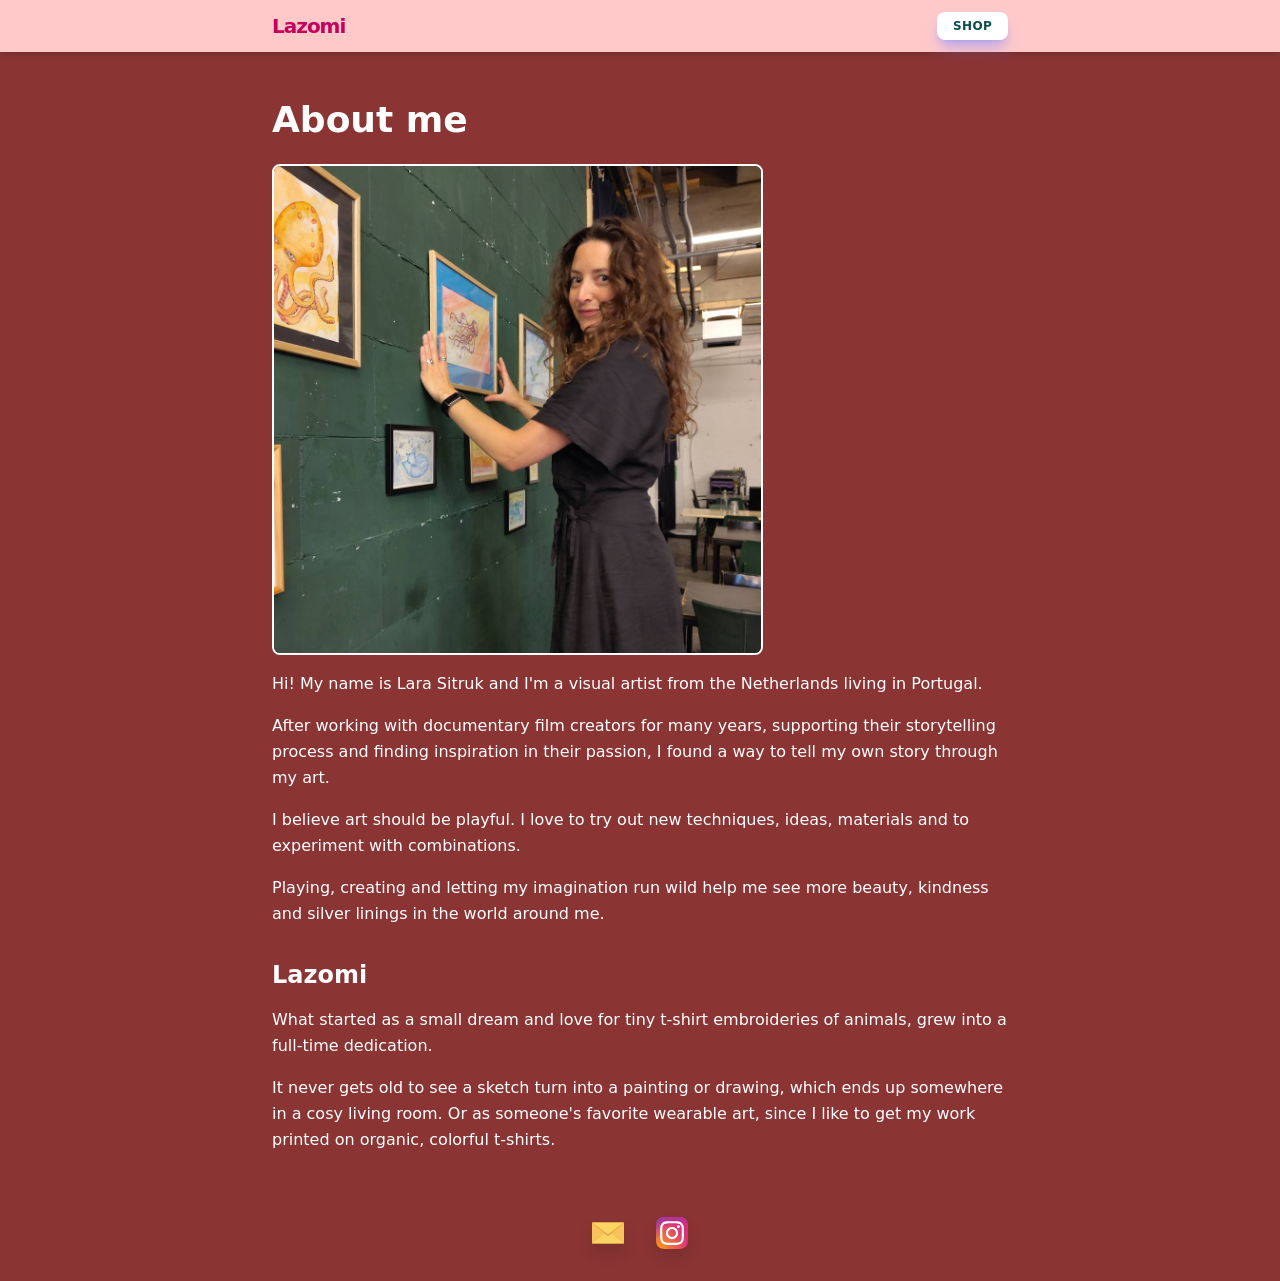
==== bio.html @ 873a380f "Deploying to gh-pages from @ larasitruk/lazomi@4abd52d47f5e5fedd4bf728aab65447f9f8c6218 🚀" ====
<!doctype html>
<html lang="en">
    <head>
        <meta charset="utf-8" />
        <meta name="viewport" content="width=device-width, initial-scale=1" />
        <title>About me | Lazomi</title>
        <link rel="stylesheet" href="./style.css" />
        <link rel="canonical" href="https:&#x2F;&#x2F;lazomi.studio&#x2F;bio.html" />
        <meta
            name="description"
            content="Lazomi is an artist based in Coimbra, Portugal. Creates embroidered tshirts, paintings, acquarel."
        />
        <!-- Open Graph -->
        <meta property="og:title" content="About me" />
        <meta
            property="og:url"
            content="https://lazomi.studio&#x2F;bio.html"
        />
        <meta property="og:site_name" content="Lazomi" />
        <meta
            property="og:type"
            content="website"
        />
        
        <meta property="og:description" content="Lazomi is an artist based in Coimbra, Portugal. Creates embroidered tshirts, paintings, acquarel." />
        
    </head>
    <body>
        <script>
// Check the URL for the debug query parameter
const urlParams = new URLSearchParams(window.location.search);

if (urlParams.get('debug') === 'true') {
  // Create a wrapper container so moving from button to tooltip keeps it open
  const container = document.createElement('div');
  Object.assign(container.style, {
    position: 'fixed',
    bottom: '20px',
    right: '20px',
    zIndex: '9999',
    display: 'flex',
    flexDirection: 'column',
    alignItems: 'flex-end', // Aligns both to the right
    gap: '10px'
  });
  document.documentElement.appendChild(container);

  // Create the floating tooltip
  const tooltip = document.createElement('div');
  Object.assign(tooltip.style, {
    padding: '12px',
    backgroundColor: '#0f172a',
    color: '#a7f3d0',
    fontFamily: 'monospace',
    fontSize: '13px',
    borderRadius: '6px',
    whiteSpace: 'pre',
    opacity: '0',
    transform: 'translateY(10px)',
    transition: 'opacity 0.2s, transform 0.2s',
    boxShadow: '0 4px 6px rgba(0,0,0,0.3)',
    pointerEvents: 'none' // Hidden by default so it doesn't block clicks when invisible
  });

  // Append tooltip to the page
  container.appendChild(tooltip);

  // Create the button element
  const colorButton = document.createElement('button');
  colorButton.textContent = 'Randomize Colors';
  Object.assign(colorButton.style, {
    padding: '12px 20px',
    backgroundColor: '#1f2937',
    color: '#ffffff',
    border: 'none',
    borderRadius: '8px',
    cursor: 'pointer',
    fontFamily: 'sans-serif',
    fontWeight: 'bold',
    boxShadow: '0 4px 6px rgba(0,0,0,0.1)'
  });
  container.appendChild(colorButton);

  // Helper function to read the current variables and update the tooltip text
  const showTooltip = () => {
    // getComputedStyle gets the actual applied variables, not just inline ones
    const rootStyles = getComputedStyle(document.documentElement);
    const surround = rootStyles.getPropertyValue('--color-surround').trim() || 'not set';
    const box = rootStyles.getPropertyValue('--color-box').trim() || 'not set';
    const boxInner = rootStyles.getPropertyValue('--color-box-inner').trim() || 'not set';
    const anim = rootStyles.getPropertyValue('--color-box-animation').trim() || 'not set';
    const primary = rootStyles.getPropertyValue('--color-primary').trim() || 'not set';
    const secondary = rootStyles.getPropertyValue('--color-secondary').trim() || 'not set';

    tooltip.textContent = `@theme {\n  --color-primary: ${primary}\n  --color-secondary: ${secondary}\n  --color-surround: ${surround};\n  --color-box: ${box};\n  --color-box-inner: ${boxInner};\n  --color-box-animation: ${anim};\n}`;
    tooltip.style.opacity = '1';
    tooltip.style.transform = 'translateY(0)';
    tooltip.style.pointerEvents = 'auto';
  };

  const hideTooltip = () => {
    tooltip.style.opacity = '0';
    tooltip.style.transform = 'translateY(10px)';
    tooltip.style.pointerEvents = 'none';
  };
  // Desktop Hover Events
  container.addEventListener('mouseenter', showTooltip);
  container.addEventListener('mouseleave', hideTooltip);

  // Mobile "Tap Out" Event
  // Listens for taps anywhere on the document. If the tap is NOT inside our container, hide it.
  document.addEventListener('touchstart', (e) => {
    if (!container.contains(e.target)) {
      hideTooltip();
    }
  });

  // Helper function to generate a random hex color
  const getRandomHexColor = () => {
    return '#' + Math.floor(Math.random() * 16777215).toString(16).padStart(6, '0');
  };

  // Helper to generate HSL colors with specific lightness boundaries
  const getRandomHsl = (minLightness, maxLightness) => {
    const h = Math.floor(Math.random() * 360); // Hue: 0 to 360 (any color)
    const s = Math.floor(Math.random() * 50) + 50; // Saturation: 50% to 100% (keeps them vibrant)
    const l = Math.floor(Math.random() * (maxLightness - minLightness + 1)) + minLightness;

    return `hsl(${h}, ${s}%, ${l}%)`;
  };

  // Getting a random number between two values
  function getRandomArbitrary(min, max) {
    return Math.random() * (max - min) + min;
  }

  // Add the click event listener
  colorButton.addEventListener('click', () => {
    const root = document.documentElement;

    // Randomly decide if the main box should be dark or light
    const isBoxDark = Math.random() > 0.5;
    // Force strict separation in Lightness (L) values
    const boxColor = isBoxDark ? getRandomHsl(10, 35) : getRandomHsl(75, 95);
    const primaryColor = isBoxDark ? getRandomHsl(75, 85) : getRandomHsl(10, 35);
    const innerColor = getRandomHsl(75, 95);

    // Apply the variables
    root.style.setProperty('--color-box', boxColor);
    root.style.setProperty('--color-box-inner', innerColor);
    root.style.setProperty('--color-primary', primaryColor);

    const isSurroundDark = Math.random() > 0.5;
    const surroundColor = isBoxDark ? getRandomHsl(10, 35) : getRandomHsl(75, 95);
    const secondaryColor = isBoxDark ? getRandomHsl(75, 95) : getRandomHsl(10, 35);
    root.style.setProperty('--color-surround', surroundColor);
    root.style.setProperty('--color-secondary', secondaryColor);

    root.style.setProperty('--color-box-animation', getRandomHsl(30, 60));

    // Update the tooltip immediately so you don't have to move the mouse away and back
    showTooltip();
  });
}
</script>

         <header class="topbar">
    <div class="topbar-content">
        <a href="./" class="brand">Lazomi</a>
        <div class="topbar-nav">
            <a
                href="https://www.etsy.com/shop/LazomiCreative"
                target="_blank"
                rel="noopener noreferrer"
                class="btn-shop relative transition-all duration-300"
            >
                <span class="relative z-10 tracking-wide">shop</span>

                <!-- Multi-colored Smaller Bubbles Around the Perimeter -->
                <span
                    class="bubble z-40 b-left-1 absolute rounded-full bg-pink-400/50 pointer-events-none opacity-0"
                ></span>
                <span
                    class="bubble z-40 b-top-1 absolute rounded-full bg-yellow-300/50 pointer-events-none opacity-0"
                ></span>
                <span
                    class="bubble z-40 b-right-1 absolute rounded-full bg-green-400/50 pointer-events-none opacity-0"
                ></span>
                <span
                    class="bubble z-40 b-bottom-1 absolute rounded-full bg-cyan-300/50 pointer-events-none opacity-0"
                ></span>

                <span
                    class="bubble z-40 b-left-2 absolute rounded-full bg-purple-300/50 pointer-events-none opacity-0"
                ></span>
                <span
                    class="bubble z-40 b-top-2 absolute rounded-full bg-orange-400/50 pointer-events-none opacity-0"
                ></span>
                <span
                    class="bubble z-40 b-right-2 absolute rounded-full bg-red-400/50 pointer-events-none opacity-0"
                ></span>
                <span
                    class="bubble z-40 b-bottom-2 absolute rounded-full bg-emerald-300/50 pointer-events-none opacity-0"
                ></span>
            </a>
        </div>
    </div>
</header>

<main class="markdown">
    <article>
        <h1>About me</h1>
        <p><img src="/images/me3.jpg" alt="photo of me" /></p>
<p>Hi! My name is Lara Sitruk and I&#39;m a visual artist from the Netherlands living in Portugal.</p>
<p>After working with documentary film creators for many years, supporting their storytelling process and finding inspiration in their passion, I found a way to tell my own story through my art.</p>
<p>I believe art should be playful. I love to try out new techniques, ideas, materials and to experiment with combinations.</p>
<p>Playing, creating and letting my imagination run wild help me see more beauty, kindness and silver linings in the world around me.</p>
<h3 id="lazomi">Lazomi<a class="heading-anchor" href="#lazomi">¶</a></h3>
<p>What started as a small dream and love for tiny t-shirt embroideries of animals, grew into a full-time dedication.</p>
<p>It never gets old to see a sketch turn into a painting or drawing, which ends up somewhere in a cosy living room. Or as someone&#39;s favorite wearable art, since I like to get my work printed on organic, colorful t-shirts.</p>

    </article>
</main>
<footer class="pt-4"><div class="flex flex-wrap gap-8 w-full justify-center my-8">
    <a
        href="mailto:lazomicreative@gmail.com"
        class="inline-block"
        target="_blank"
        rel="noopener noreferrer"
    >
        <img
            src="./logo-email.svg"
            alt="Email"
            class="w-8 h-8 grayscale-0 opacity-100 drop-shadow-xl hover:grayscale hover:opacity-70 hover:scale-110 transition-all duration-300"
        />
    </a>
    <a
        href="https://instagram.com/lazomicreative"
        class="inline-block"
        target="_blank"
        rel="noopener noreferrer"
    >
        <img
            src="./logo-insta.svg"
            alt="Instagram"
            class="w-8 h-8 grayscale-0 opacity-100 drop-shadow-xl hover:grayscale hover:opacity-70 hover:scale-120 transition-all duration-200"
        />
    </a>
</div>
</footer>

    </body>
</html>
---- style.css ----
/*! tailwindcss v4.3.2 | MIT License | https://tailwindcss.com */
@layer properties{@supports (((-webkit-hyphens:none)) and (not (margin-trim:inline))) or ((-moz-orient:inline) and (not (color:rgb(from red r g b)))){*,:before,:after,::backdrop{--tw-translate-x:0;--tw-translate-y:0;--tw-translate-z:0;--tw-rotate-x:initial;--tw-rotate-y:initial;--tw-rotate-z:initial;--tw-skew-x:initial;--tw-skew-y:initial;--tw-border-style:solid;--tw-font-weight:initial;--tw-tracking:initial;--tw-blur:initial;--tw-brightness:initial;--tw-contrast:initial;--tw-grayscale:initial;--tw-hue-rotate:initial;--tw-invert:initial;--tw-opacity:initial;--tw-saturate:initial;--tw-sepia:initial;--tw-drop-shadow:initial;--tw-drop-shadow-color:initial;--tw-drop-shadow-alpha:100%;--tw-drop-shadow-size:initial;--tw-duration:initial;--tw-ease:initial;--tw-scale-x:1;--tw-scale-y:1;--tw-scale-z:1;--tw-shadow:0 0 #0000;--tw-shadow-color:initial;--tw-shadow-alpha:100%;--tw-inset-shadow:0 0 #0000;--tw-inset-shadow-color:initial;--tw-inset-shadow-alpha:100%;--tw-ring-color:initial;--tw-ring-shadow:0 0 #0000;--tw-inset-ring-color:initial;--tw-inset-ring-shadow:0 0 #0000;--tw-ring-inset:initial;--tw-ring-offset-width:0px;--tw-ring-offset-color:#fff;--tw-ring-offset-shadow:0 0 #0000;--tw-backdrop-blur:initial;--tw-backdrop-brightness:initial;--tw-backdrop-contrast:initial;--tw-backdrop-grayscale:initial;--tw-backdrop-hue-rotate:initial;--tw-backdrop-invert:initial;--tw-backdrop-opacity:initial;--tw-backdrop-saturate:initial;--tw-backdrop-sepia:initial;--tw-space-x-reverse:0;--tw-space-y-reverse:0;--tw-leading:initial}}}@layer theme{:root,:host{--font-sans:ui-sans-serif, system-ui, sans-serif, "Apple Color Emoji", "Segoe UI Emoji", "Segoe UI Symbol", "Noto Color Emoji";--font-mono:ui-monospace, SFMono-Regular, Menlo, Monaco, Consolas, "Liberation Mono", "Courier New", monospace;--color-red-200:oklch(88.5% .062 18.334);--color-red-400:oklch(70.4% .191 22.216);--color-orange-400:oklch(75% .183 55.934);--color-amber-50:oklch(98.7% .022 95.277);--color-yellow-300:oklch(90.5% .182 98.111);--color-green-400:oklch(79.2% .209 151.711);--color-emerald-300:oklch(84.5% .143 164.978);--color-teal-900:oklch(38.6% .063 188.416);--color-cyan-300:oklch(86.5% .127 207.078);--color-blue-400:oklch(70.7% .165 254.624);--color-blue-500:oklch(62.3% .214 259.815);--color-indigo-400:oklch(67.3% .182 276.935);--color-purple-300:oklch(82.7% .119 306.383);--color-pink-400:oklch(71.8% .202 349.761);--color-pink-700:oklch(52.5% .223 3.958);--color-gray-100:oklch(96.7% .003 264.542);--color-gray-300:oklch(87.2% .01 258.338);--color-gray-700:oklch(37.3% .034 259.733);--color-gray-800:oklch(27.8% .033 256.848);--color-gray-900:oklch(21% .034 264.665);--color-neutral-50:oklch(98.5% 0 0);--color-black:#000;--color-white:#fff;--spacing:.25rem;--container-3xl:48rem;--container-5xl:64rem;--text-xs:.75rem;--text-xs--line-height:calc(1 / .75);--text-sm:.875rem;--text-sm--line-height:calc(1.25 / .875);--text-lg:1.125rem;--text-lg--line-height:calc(1.75 / 1.125);--text-xl:1.25rem;--text-xl--line-height:calc(1.75 / 1.25);--text-2xl:1.5rem;--text-2xl--line-height:calc(2 / 1.5);--text-3xl:1.875rem;--text-3xl--line-height:calc(2.25 / 1.875);--text-4xl:2.25rem;--text-4xl--line-height:calc(2.5 / 2.25);--text-5xl:3rem;--text-5xl--line-height:1;--text-6xl:3.75rem;--text-6xl--line-height:1;--text-8xl:6rem;--text-8xl--line-height:1;--font-weight-bold:700;--font-weight-black:900;--tracking-tighter:-.05em;--tracking-wide:.025em;--tracking-widest:.1em;--leading-relaxed:1.625;--radius-md:.375rem;--radius-lg:.5rem;--drop-shadow-lg:0 4px 4px #00000026;--drop-shadow-xl:0 9px 7px #0000001a;--drop-shadow-2xl:0 25px 25px #00000026;--ease-in-out:cubic-bezier(.4, 0, .2, 1);--blur-sm:8px;--default-transition-duration:.15s;--default-transition-timing-function:cubic-bezier(.4, 0, .2, 1);--default-font-family:var(--font-sans);--default-mono-font-family:var(--font-mono);--color-surround:#8a3434;--color-box:var(--color-red-200);--color-box-inner:var(--color-white);--color-box-animation:var(--color-blue-500);--color-primary:var(--color-pink-700);--color-secondary:var(--color-white)}}@layer base{*,:after,:before,::backdrop{box-sizing:border-box;border:0 solid;margin:0;padding:0}::file-selector-button{box-sizing:border-box;border:0 solid;margin:0;padding:0}html,:host{-webkit-text-size-adjust:100%;tab-size:4;line-height:1.5;font-family:var(--default-font-family,ui-sans-serif, system-ui, sans-serif, "Apple Color Emoji", "Segoe UI Emoji", "Segoe UI Symbol", "Noto Color Emoji");font-feature-settings:var(--default-font-feature-settings,normal);font-variation-settings:var(--default-font-variation-settings,normal);-webkit-tap-highlight-color:transparent}hr{height:0;color:inherit;border-top-width:1px}abbr:where([title]){text-decoration:underline dotted}h1,h2,h3,h4,h5,h6{font-size:inherit;font-weight:inherit}a{color:inherit;-webkit-text-decoration:inherit;-webkit-text-decoration:inherit;-webkit-text-decoration:inherit;text-decoration:inherit}b,strong{font-weight:bolder}code,kbd,samp,pre{font-family:var(--default-mono-font-family,ui-monospace, SFMono-Regular, Menlo, Monaco, Consolas, "Liberation Mono", "Courier New", monospace);font-feature-settings:var(--default-mono-font-feature-settings,normal);font-variation-settings:var(--default-mono-font-variation-settings,normal);font-size:1em}small{font-size:80%}sub,sup{vertical-align:baseline;font-size:75%;line-height:0;position:relative}sub{bottom:-.25em}sup{top:-.5em}table{text-indent:0;border-color:inherit;border-collapse:collapse}:-moz-focusring{outline:auto}progress{vertical-align:baseline}summary{display:list-item}ol,ul,menu{list-style:none}img,svg,video,canvas,audio,iframe,embed,object{vertical-align:middle;display:block}img,video{max-width:100%;height:auto}button,input,select,optgroup,textarea{font:inherit;font-feature-settings:inherit;font-variation-settings:inherit;letter-spacing:inherit;color:inherit;opacity:1;background-color:#0000;border-radius:0}::file-selector-button{font:inherit;font-feature-settings:inherit;font-variation-settings:inherit;letter-spacing:inherit;color:inherit;opacity:1;background-color:#0000;border-radius:0}:where(select:is([multiple],[size])) optgroup{font-weight:bolder}:where(select:is([multiple],[size])) optgroup option{padding-inline-start:20px}::file-selector-button{margin-inline-end:4px}::placeholder{opacity:1}@supports (not ((-webkit-appearance:-apple-pay-button))) or (contain-intrinsic-size:1px){::placeholder{color:currentColor}@supports (color:color-mix(in lab, red, red)){::placeholder{color:color-mix(in oklab, currentcolor 50%, transparent)}}}textarea{resize:vertical}::-webkit-search-decoration{-webkit-appearance:none}::-webkit-date-and-time-value{min-height:1lh;text-align:inherit}::-webkit-datetime-edit{display:inline-flex}::-webkit-datetime-edit-fields-wrapper{padding:0}::-webkit-datetime-edit{padding-block:0}::-webkit-datetime-edit-year-field{padding-block:0}::-webkit-datetime-edit-month-field{padding-block:0}::-webkit-datetime-edit-day-field{padding-block:0}::-webkit-datetime-edit-hour-field{padding-block:0}::-webkit-datetime-edit-minute-field{padding-block:0}::-webkit-datetime-edit-second-field{padding-block:0}::-webkit-datetime-edit-millisecond-field{padding-block:0}::-webkit-datetime-edit-meridiem-field{padding-block:0}::-webkit-calendar-picker-indicator{line-height:1}:-moz-ui-invalid{box-shadow:none}button,input:where([type=button],[type=reset],[type=submit]){appearance:button}::file-selector-button{appearance:button}::-webkit-inner-spin-button{height:auto}::-webkit-outer-spin-button{height:auto}[hidden]:where(:not([hidden=until-found])){display:none!important}}@layer components{body{background-color:var(--color-surround);color:var(--color-amber-50);overflow-x:hidden}.topbar{z-index:50;background-color:var(--color-box);--tw-shadow:0 4px 6px -1px var(--tw-shadow-color,#0000001a), 0 2px 4px -2px var(--tw-shadow-color,#0000001a);box-shadow:var(--tw-inset-shadow), var(--tw-inset-ring-shadow), var(--tw-ring-offset-shadow), var(--tw-ring-shadow), var(--tw-shadow);--tw-backdrop-blur:blur(var(--blur-sm));backdrop-filter:var(--tw-backdrop-blur,) var(--tw-backdrop-brightness,) var(--tw-backdrop-contrast,) var(--tw-backdrop-grayscale,) var(--tw-backdrop-hue-rotate,) var(--tw-backdrop-invert,) var(--tw-backdrop-opacity,) var(--tw-backdrop-saturate,) var(--tw-backdrop-sepia,);position:sticky;top:0}.topbar-content{max-width:var(--container-3xl);padding-inline:calc(var(--spacing) * 4);padding-block:calc(var(--spacing) * 3);justify-content:space-between;align-items:center;margin-inline:auto;display:flex}.topbar-nav{display:flex}:where(.topbar-nav>:not(:last-child)){--tw-space-x-reverse:0;margin-inline-start:calc(calc(var(--spacing) * 4) * var(--tw-space-x-reverse));margin-inline-end:calc(calc(var(--spacing) * 4) * calc(1 - var(--tw-space-x-reverse)))}.topbar-link{color:var(--color-gray-700);text-decoration-line:underline}@media (hover:hover){.topbar-link:hover{color:var(--color-gray-800)}}.brand{font-size:var(--text-xl);line-height:var(--tw-leading,var(--text-xl--line-height));--tw-font-weight:var(--font-weight-bold);font-weight:var(--font-weight-bold);--tw-tracking:var(--tracking-tighter);letter-spacing:var(--tracking-tighter);color:var(--color-primary)}@keyframes rotate{0%{transform:rotate(0)}to{transform:rotate(360deg)}}.btn-shop{border-radius:var(--radius-lg);background-color:var(--color-white);padding-inline:calc(var(--spacing) * 4);padding-block:calc(var(--spacing) * 1.5);font-size:var(--text-xs);line-height:var(--tw-leading,var(--text-xs--line-height));--tw-font-weight:var(--font-weight-bold);font-weight:var(--font-weight-bold);--tw-tracking:var(--tracking-widest);letter-spacing:var(--tracking-widest);color:var(--color-teal-900);text-transform:uppercase;--tw-shadow:0 10px 15px -3px var(--tw-shadow-color,#0000001a), 0 4px 6px -4px var(--tw-shadow-color,#0000001a);box-shadow:var(--tw-inset-shadow), var(--tw-inset-ring-shadow), var(--tw-ring-offset-shadow), var(--tw-ring-shadow), var(--tw-shadow);--tw-shadow-color:#7d87ff80;position:relative}@supports (color:color-mix(in lab, red, red)){.btn-shop{--tw-shadow-color:color-mix(in oklab, color-mix(in oklab, var(--color-indigo-400) 50%, transparent) var(--tw-shadow-alpha), transparent)}}.btn-shop{transition-property:all;transition-timing-function:var(--tw-ease,var(--default-transition-timing-function));transition-duration:var(--tw-duration,var(--default-transition-duration));--tw-duration:.3s;transition-duration:.3s}@media (hover:hover){.btn-shop:hover{--tw-shadow-color:#7d87ffe6}@supports (color:color-mix(in lab, red, red)){.btn-shop:hover{--tw-shadow-color:color-mix(in oklab, color-mix(in oklab, var(--color-indigo-400) 90%, transparent) var(--tw-shadow-alpha), transparent)}}.btn-shop:hover{--tw-drop-shadow-size:drop-shadow(0 25px 25px var(--tw-drop-shadow-color,#00000026));--tw-drop-shadow:drop-shadow(var(--drop-shadow-2xl));filter:var(--tw-blur,) var(--tw-brightness,) var(--tw-contrast,) var(--tw-grayscale,) var(--tw-hue-rotate,) var(--tw-invert,) var(--tw-saturate,) var(--tw-sepia,) var(--tw-drop-shadow,)}}.btn-shop:active{--tw-translate-y:calc(var(--spacing) * .5);translate:var(--tw-translate-x) var(--tw-translate-y);--tw-shadow:0 0 #0000;box-shadow:var(--tw-inset-shadow), var(--tw-inset-ring-shadow), var(--tw-ring-offset-shadow), var(--tw-ring-shadow), var(--tw-shadow);--tw-drop-shadow: ;filter:var(--tw-blur,) var(--tw-brightness,) var(--tw-contrast,) var(--tw-grayscale,) var(--tw-hue-rotate,) var(--tw-invert,) var(--tw-saturate,) var(--tw-sepia,) var(--tw-drop-shadow,)}.btn-shop{z-index:10}.markdown{max-width:var(--container-3xl);padding-inline:calc(var(--spacing) * 4);color:var(--color-secondary);margin-inline:auto}.markdown h1,.markdown h2,.markdown h3,.markdown h4,.markdown h5{scroll-margin-top:calc(var(--spacing) * 20)}.markdown h1{margin-top:calc(var(--spacing) * 12);margin-bottom:calc(var(--spacing) * 6);font-size:var(--text-4xl);line-height:var(--tw-leading,var(--text-4xl--line-height));--tw-font-weight:var(--font-weight-bold);font-weight:var(--font-weight-bold)}.markdown h2{margin-top:calc(var(--spacing) * 10);margin-bottom:calc(var(--spacing) * 5);font-size:var(--text-3xl);line-height:var(--tw-leading,var(--text-3xl--line-height));--tw-font-weight:var(--font-weight-bold);font-weight:var(--font-weight-bold)}.markdown h3{margin-top:calc(var(--spacing) * 8);margin-bottom:calc(var(--spacing) * 4);font-size:var(--text-2xl);line-height:var(--tw-leading,var(--text-2xl--line-height));--tw-font-weight:var(--font-weight-bold);font-weight:var(--font-weight-bold)}.markdown h4{margin-top:calc(var(--spacing) * 6);margin-bottom:calc(var(--spacing) * 3);font-size:var(--text-xl);line-height:var(--tw-leading,var(--text-xl--line-height));--tw-font-weight:var(--font-weight-bold);font-weight:var(--font-weight-bold)}.markdown h5{margin-top:calc(var(--spacing) * 4);margin-bottom:calc(var(--spacing) * 2);font-size:var(--text-lg);line-height:var(--tw-leading,var(--text-lg--line-height));--tw-font-weight:var(--font-weight-bold);font-weight:var(--font-weight-bold)}.markdown a{color:var(--color-blue-400);text-underline-offset:2px;transition-property:color,background-color,border-color,outline-color,text-decoration-color,fill,stroke,--tw-gradient-from,--tw-gradient-via,--tw-gradient-to;transition-timing-function:var(--tw-ease,var(--default-transition-timing-function));transition-duration:var(--tw-duration,var(--default-transition-duration));text-decoration-line:underline;text-decoration-thickness:1px}.markdown a:hover{color:var(--color-blue-500);text-decoration-thickness:2px}.markdown ul{margin-bottom:calc(var(--spacing) * 4);margin-left:calc(var(--spacing) * 6);list-style-type:disc;list-style-position:outside}:where(.markdown ul>:not(:last-child)){--tw-space-y-reverse:0;margin-block-start:calc(calc(var(--spacing) * 2) * var(--tw-space-y-reverse));margin-block-end:calc(calc(var(--spacing) * 2) * calc(1 - var(--tw-space-y-reverse)))}.markdown ol{margin-bottom:calc(var(--spacing) * 4);margin-left:calc(var(--spacing) * 6);list-style-type:decimal;list-style-position:outside}:where(.markdown ol>:not(:last-child)){--tw-space-y-reverse:0;margin-block-start:calc(calc(var(--spacing) * 2) * var(--tw-space-y-reverse));margin-block-end:calc(calc(var(--spacing) * 2) * calc(1 - var(--tw-space-y-reverse)))}.markdown p{margin-bottom:calc(var(--spacing) * 4);--tw-leading:var(--leading-relaxed);line-height:var(--leading-relaxed)}.markdown blockquote{margin-block:calc(var(--spacing) * 6);border-left-style:var(--tw-border-style);border-left-width:4px;border-color:var(--color-gray-300);padding-left:calc(var(--spacing) * 4);color:var(--color-gray-700);font-style:italic}.markdown code{background-color:var(--color-gray-100);padding-inline:var(--spacing);font-family:var(--font-mono);font-size:var(--text-sm);line-height:var(--tw-leading,var(--text-sm--line-height));border-radius:.25rem}.markdown pre{margin-block:calc(var(--spacing) * 6);border-radius:var(--radius-lg);background-color:var(--color-gray-900);padding:calc(var(--spacing) * 4);color:var(--color-gray-100);overflow-x:auto}.markdown pre code{color:inherit;background-color:#0000;padding:0}.markdown .heading-anchor{padding-left:calc(var(--spacing) * 3);font-size:var(--text-lg);line-height:var(--tw-leading,var(--text-lg--line-height));opacity:.5;display:none}.markdown img{border-radius:var(--radius-lg);border-style:var(--tw-border-style);background-color:var(--color-teal-900);border-width:2px}@media (width>=48rem){.markdown img{max-width:66.6667%}}.bubble{animation:1.8s ease-out infinite floatCloseBy}.b-left-1{--tx:-15px;--ty:-15px;width:8px;height:8px;animation-delay:0s;top:25%;left:-4px}.b-left-2{--tx:-20px;--ty:-5px;width:12px;height:12px;animation-delay:.9s;top:55%;left:-6px}.b-top-1{--tx:-8px;--ty:-25px;width:10px;height:10px;animation-delay:.2s;top:-6px;left:35%}.b-top-2{--tx:8px;--ty:-20px;width:8px;height:8px;animation-delay:1.1s;top:-4px;left:65%}.b-right-1{--tx:5px;--ty:-10px;width:11px;height:11px;animation-delay:.4s;top:35%;right:-6px}.b-right-2{--tx:5px;--ty:0px;width:9px;height:9px;animation-delay:1.3s;top:65%;right:-4px}.b-bottom-1{--tx:-5px;--ty:18px;width:10px;height:10px;animation-delay:.6s;bottom:-6px;left:30%}.b-bottom-2{--tx:10px;--ty:22px;width:13px;height:13px;animation-delay:1.5s;bottom:-4px;left:70%}@keyframes floatCloseBy{0%{opacity:0;transform:translate(0)scale(.4)}20%{opacity:1}70%{opacity:.8}to{transform:translate(var(--tx), var(--ty)) scale(1.1);opacity:0}}}@layer utilities{.pointer-events-none{pointer-events:none}.invisible{visibility:hidden}.absolute{position:absolute}.fixed{position:fixed}.relative{position:relative}.static{position:static}.inset-0{inset:0}.left-0{left:0}.z-0{z-index:0}.z-10{z-index:10}.z-40{z-index:40}.order-1{order:1}.order-2{order:2}.order-4{order:4}.order-5{order:5}.order-6{order:6}.col-span-2{grid-column:span 2/span 2}.container{width:100%}@media (width>=40rem){.container{max-width:40rem}}@media (width>=48rem){.container{max-width:48rem}}@media (width>=64rem){.container{max-width:64rem}}@media (width>=80rem){.container{max-width:80rem}}@media (width>=96rem){.container{max-width:96rem}}.mx-auto{margin-inline:auto}.my-8{margin-block:calc(var(--spacing) * 8)}.block{display:block}.contents{display:contents}.flex{display:flex}.grid{display:grid}.inline{display:inline}.inline-block{display:inline-block}.aspect-square{aspect-ratio:1}.h-8{height:calc(var(--spacing) * 8)}.h-full{height:100%}.h-screen{height:100vh}.w-8{width:calc(var(--spacing) * 8)}.w-full{width:100%}.max-w-5xl{max-width:var(--container-5xl)}.origin-center{transform-origin:50%}.translate-x-full{--tw-translate-x:100%;translate:var(--tw-translate-x) var(--tw-translate-y)}.transform{transform:var(--tw-rotate-x,) var(--tw-rotate-y,) var(--tw-rotate-z,) var(--tw-skew-x,) var(--tw-skew-y,)}.grid-cols-1{grid-template-columns:repeat(1,minmax(0,1fr))}.grid-cols-2{grid-template-columns:repeat(2,minmax(0,1fr))}.grid-rows-1{grid-template-rows:repeat(1,minmax(0,1fr))}.flex-wrap{flex-wrap:wrap}.place-items-center{place-items:center}.place-items-stretch{place-items:stretch stretch}.items-center{align-items:center}.items-stretch{align-items:stretch}.justify-center{justify-content:center}.gap-4{gap:calc(var(--spacing) * 4)}.gap-8{gap:calc(var(--spacing) * 8)}.overflow-hidden{overflow:hidden}.overflow-x-hidden{overflow-x:hidden}.rounded-full{border-radius:3.40282e38px}.rounded-md{border-radius:var(--radius-md)}.rounded-b-md{border-bottom-right-radius:var(--radius-md);border-bottom-left-radius:var(--radius-md)}.border{border-style:var(--tw-border-style);border-width:1px}.bg-\[\#782a39\]{background-color:#782a39}.bg-black\/40{background-color:#0006}@supports (color:color-mix(in lab, red, red)){.bg-black\/40{background-color:color-mix(in oklab, var(--color-black) 40%, transparent)}}.bg-black\/50{background-color:#00000080}@supports (color:color-mix(in lab, red, red)){.bg-black\/50{background-color:color-mix(in oklab, var(--color-black) 50%, transparent)}}.bg-box{background-color:var(--color-box)}.bg-box-animation{background-color:var(--color-box-animation)}.bg-cyan-300\/50{background-color:#53eafd80}@supports (color:color-mix(in lab, red, red)){.bg-cyan-300\/50{background-color:color-mix(in oklab, var(--color-cyan-300) 50%, transparent)}}.bg-emerald-300\/50{background-color:#5ee9b580}@supports (color:color-mix(in lab, red, red)){.bg-emerald-300\/50{background-color:color-mix(in oklab, var(--color-emerald-300) 50%, transparent)}}.bg-green-400\/50{background-color:#05df7280}@supports (color:color-mix(in lab, red, red)){.bg-green-400\/50{background-color:color-mix(in oklab, var(--color-green-400) 50%, transparent)}}.bg-orange-400\/50{background-color:#ff8b1a80}@supports (color:color-mix(in lab, red, red)){.bg-orange-400\/50{background-color:color-mix(in oklab, var(--color-orange-400) 50%, transparent)}}.bg-pink-400\/50{background-color:#fb64b680}@supports (color:color-mix(in lab, red, red)){.bg-pink-400\/50{background-color:color-mix(in oklab, var(--color-pink-400) 50%, transparent)}}.bg-purple-300\/50{background-color:#d9b3ff80}@supports (color:color-mix(in lab, red, red)){.bg-purple-300\/50{background-color:color-mix(in oklab, var(--color-purple-300) 50%, transparent)}}.bg-red-400\/50{background-color:#ff656880}@supports (color:color-mix(in lab, red, red)){.bg-red-400\/50{background-color:color-mix(in oklab, var(--color-red-400) 50%, transparent)}}.bg-yellow-300\/50{background-color:#ffe02a80}@supports (color:color-mix(in lab, red, red)){.bg-yellow-300\/50{background-color:color-mix(in oklab, var(--color-yellow-300) 50%, transparent)}}.object-cover{object-fit:cover}.pt-4{padding-top:calc(var(--spacing) * 4)}.pr-2{padding-right:calc(var(--spacing) * 2)}.pb-2{padding-bottom:calc(var(--spacing) * 2)}.pl-2{padding-left:calc(var(--spacing) * 2)}.text-center{text-align:center}.text-2xl{font-size:var(--text-2xl);line-height:var(--tw-leading,var(--text-2xl--line-height))}.text-4xl{font-size:var(--text-4xl);line-height:var(--tw-leading,var(--text-4xl--line-height))}.text-6xl{font-size:var(--text-6xl);line-height:var(--tw-leading,var(--text-6xl--line-height))}.text-lg{font-size:var(--text-lg);line-height:var(--tw-leading,var(--text-lg--line-height))}.text-xl{font-size:var(--text-xl);line-height:var(--tw-leading,var(--text-xl--line-height))}.font-black{--tw-font-weight:var(--font-weight-black);font-weight:var(--font-weight-black)}.tracking-wide{--tw-tracking:var(--tracking-wide);letter-spacing:var(--tracking-wide)}.tracking-widest{--tw-tracking:var(--tracking-widest);letter-spacing:var(--tracking-widest)}.text-box-inner{color:var(--color-box-inner)}.text-neutral-50{color:var(--color-neutral-50)}.text-primary{color:var(--color-primary)}.opacity-0{opacity:0}.opacity-100{opacity:1}.drop-shadow-\[0_1px_1px_rgba\(0\,0\,0\,0\.8\)\]{--tw-drop-shadow-size:drop-shadow(0 1px 1px var(--tw-drop-shadow-color,#000c));--tw-drop-shadow:var(--tw-drop-shadow-size);filter:var(--tw-blur,) var(--tw-brightness,) var(--tw-contrast,) var(--tw-grayscale,) var(--tw-hue-rotate,) var(--tw-invert,) var(--tw-saturate,) var(--tw-sepia,) var(--tw-drop-shadow,)}.drop-shadow-lg{--tw-drop-shadow-size:drop-shadow(0 4px 4px var(--tw-drop-shadow-color,#00000026));--tw-drop-shadow:drop-shadow(var(--drop-shadow-lg));filter:var(--tw-blur,) var(--tw-brightness,) var(--tw-contrast,) var(--tw-grayscale,) var(--tw-hue-rotate,) var(--tw-invert,) var(--tw-saturate,) var(--tw-sepia,) var(--tw-drop-shadow,)}.drop-shadow-xl{--tw-drop-shadow-size:drop-shadow(0 9px 7px var(--tw-drop-shadow-color,#0000001a));--tw-drop-shadow:drop-shadow(var(--drop-shadow-xl));filter:var(--tw-blur,) var(--tw-brightness,) var(--tw-contrast,) var(--tw-grayscale,) var(--tw-hue-rotate,) var(--tw-invert,) var(--tw-saturate,) var(--tw-sepia,) var(--tw-drop-shadow,)}.grayscale-0{--tw-grayscale:grayscale(0%);filter:var(--tw-blur,) var(--tw-brightness,) var(--tw-contrast,) var(--tw-grayscale,) var(--tw-hue-rotate,) var(--tw-invert,) var(--tw-saturate,) var(--tw-sepia,) var(--tw-drop-shadow,)}.transition{transition-property:color,background-color,border-color,outline-color,text-decoration-color,fill,stroke,--tw-gradient-from,--tw-gradient-via,--tw-gradient-to,opacity,box-shadow,transform,translate,scale,rotate,filter,-webkit-backdrop-filter,backdrop-filter,display,content-visibility,overlay,pointer-events;transition-timing-function:var(--tw-ease,var(--default-transition-timing-function));transition-duration:var(--tw-duration,var(--default-transition-duration))}.transition-all{transition-property:all;transition-timing-function:var(--tw-ease,var(--default-transition-timing-function));transition-duration:var(--tw-duration,var(--default-transition-duration))}.duration-200{--tw-duration:.2s;transition-duration:.2s}.duration-300{--tw-duration:.3s;transition-duration:.3s}.duration-400{--tw-duration:.4s;transition-duration:.4s}.duration-500{--tw-duration:.5s;transition-duration:.5s}.ease-in-out{--tw-ease:var(--ease-in-out);transition-timing-function:var(--ease-in-out)}.select-none{-webkit-user-select:none;user-select:none}@media (hover:hover){.group-hover\:translate-x-0:is(:where(.group):hover *){--tw-translate-x:0;translate:var(--tw-translate-x) var(--tw-translate-y)}.group-hover\:scale-200:is(:where(.group):hover *){--tw-scale-x:200%;--tw-scale-y:200%;--tw-scale-z:200%;scale:var(--tw-scale-x) var(--tw-scale-y)}.group-hover\:grayscale:is(:where(.group):hover *){--tw-grayscale:grayscale(100%);filter:var(--tw-blur,) var(--tw-brightness,) var(--tw-contrast,) var(--tw-grayscale,) var(--tw-hue-rotate,) var(--tw-invert,) var(--tw-saturate,) var(--tw-sepia,) var(--tw-drop-shadow,)}.hover\:z-20:hover{z-index:20}.hover\:z-40:hover{z-index:40}.hover\:scale-105:hover{--tw-scale-x:105%;--tw-scale-y:105%;--tw-scale-z:105%;scale:var(--tw-scale-x) var(--tw-scale-y)}.hover\:scale-110:hover{--tw-scale-x:110%;--tw-scale-y:110%;--tw-scale-z:110%;scale:var(--tw-scale-x) var(--tw-scale-y)}.hover\:scale-120:hover{--tw-scale-x:120%;--tw-scale-y:120%;--tw-scale-z:120%;scale:var(--tw-scale-x) var(--tw-scale-y)}.hover\:opacity-70:hover{opacity:.7}.hover\:drop-shadow-2xl:hover{--tw-drop-shadow-size:drop-shadow(0 25px 25px var(--tw-drop-shadow-color,#00000026));--tw-drop-shadow:drop-shadow(var(--drop-shadow-2xl));filter:var(--tw-blur,) var(--tw-brightness,) var(--tw-contrast,) var(--tw-grayscale,) var(--tw-hue-rotate,) var(--tw-invert,) var(--tw-saturate,) var(--tw-sepia,) var(--tw-drop-shadow,)}.hover\:grayscale:hover{--tw-grayscale:grayscale(100%);filter:var(--tw-blur,) var(--tw-brightness,) var(--tw-contrast,) var(--tw-grayscale,) var(--tw-hue-rotate,) var(--tw-invert,) var(--tw-saturate,) var(--tw-sepia,) var(--tw-drop-shadow,)}}.active\:scale-95:active{--tw-scale-x:95%;--tw-scale-y:95%;--tw-scale-z:95%;scale:var(--tw-scale-x) var(--tw-scale-y)}@media (width>=48rem){.md\:order-3{order:3}.md\:col-span-3{grid-column:span 3/span 3}.md\:origin-bottom-right{transform-origin:100% 100%}.md\:origin-top-left{transform-origin:0 0}.md\:origin-top-right{transform-origin:100% 0}.md\:grid-cols-3{grid-template-columns:repeat(3,minmax(0,1fr))}.md\:gap-4{gap:calc(var(--spacing) * 4)}.md\:pb-4{padding-bottom:calc(var(--spacing) * 4)}.md\:text-2xl{font-size:var(--text-2xl);line-height:var(--tw-leading,var(--text-2xl--line-height))}.md\:text-4xl{font-size:var(--text-4xl);line-height:var(--tw-leading,var(--text-4xl--line-height))}.md\:text-5xl{font-size:var(--text-5xl);line-height:var(--tw-leading,var(--text-5xl--line-height))}.md\:text-6xl{font-size:var(--text-6xl);line-height:var(--tw-leading,var(--text-6xl--line-height))}.md\:text-8xl{font-size:var(--text-8xl);line-height:var(--tw-leading,var(--text-8xl--line-height))}}}@property --tw-translate-x{syntax:"*";inherits:false;initial-value:0}@property --tw-translate-y{syntax:"*";inherits:false;initial-value:0}@property --tw-translate-z{syntax:"*";inherits:false;initial-value:0}@property --tw-rotate-x{syntax:"*";inherits:false}@property --tw-rotate-y{syntax:"*";inherits:false}@property --tw-rotate-z{syntax:"*";inherits:false}@property --tw-skew-x{syntax:"*";inherits:false}@property --tw-skew-y{syntax:"*";inherits:false}@property --tw-border-style{syntax:"*";inherits:false;initial-value:solid}@property --tw-font-weight{syntax:"*";inherits:false}@property --tw-tracking{syntax:"*";inherits:false}@property --tw-blur{syntax:"*";inherits:false}@property --tw-brightness{syntax:"*";inherits:false}@property --tw-contrast{syntax:"*";inherits:false}@property --tw-grayscale{syntax:"*";inherits:false}@property --tw-hue-rotate{syntax:"*";inherits:false}@property --tw-invert{syntax:"*";inherits:false}@property --tw-opacity{syntax:"*";inherits:false}@property --tw-saturate{syntax:"*";inherits:false}@property --tw-sepia{syntax:"*";inherits:false}@property --tw-drop-shadow{syntax:"*";inherits:false}@property --tw-drop-shadow-color{syntax:"*";inherits:false}@property --tw-drop-shadow-alpha{syntax:"<percentage>";inherits:false;initial-value:100%}@property --tw-drop-shadow-size{syntax:"*";inherits:false}@property --tw-duration{syntax:"*";inherits:false}@property --tw-ease{syntax:"*";inherits:false}@property --tw-scale-x{syntax:"*";inherits:false;initial-value:1}@property --tw-scale-y{syntax:"*";inherits:false;initial-value:1}@property --tw-scale-z{syntax:"*";inherits:false;initial-value:1}@property --tw-shadow{syntax:"*";inherits:false;initial-value:0 0 #0000}@property --tw-shadow-color{syntax:"*";inherits:false}@property --tw-shadow-alpha{syntax:"<percentage>";inherits:false;initial-value:100%}@property --tw-inset-shadow{syntax:"*";inherits:false;initial-value:0 0 #0000}@property --tw-inset-shadow-color{syntax:"*";inherits:false}@property --tw-inset-shadow-alpha{syntax:"<percentage>";inherits:false;initial-value:100%}@property --tw-ring-color{syntax:"*";inherits:false}@property --tw-ring-shadow{syntax:"*";inherits:false;initial-value:0 0 #0000}@property --tw-inset-ring-color{syntax:"*";inherits:false}@property --tw-inset-ring-shadow{syntax:"*";inherits:false;initial-value:0 0 #0000}@property --tw-ring-inset{syntax:"*";inherits:false}@property --tw-ring-offset-width{syntax:"<length>";inherits:false;initial-value:0}@property --tw-ring-offset-color{syntax:"*";inherits:false;initial-value:#fff}@property --tw-ring-offset-shadow{syntax:"*";inherits:false;initial-value:0 0 #0000}@property --tw-backdrop-blur{syntax:"*";inherits:false}@property --tw-backdrop-brightness{syntax:"*";inherits:false}@property --tw-backdrop-contrast{syntax:"*";inherits:false}@property --tw-backdrop-grayscale{syntax:"*";inherits:false}@property --tw-backdrop-hue-rotate{syntax:"*";inherits:false}@property --tw-backdrop-invert{syntax:"*";inherits:false}@property --tw-backdrop-opacity{syntax:"*";inherits:false}@property --tw-backdrop-saturate{syntax:"*";inherits:false}@property --tw-backdrop-sepia{syntax:"*";inherits:false}@property --tw-space-x-reverse{syntax:"*";inherits:false;initial-value:0}@property --tw-space-y-reverse{syntax:"*";inherits:false;initial-value:0}@property --tw-leading{syntax:"*";inherits:false}
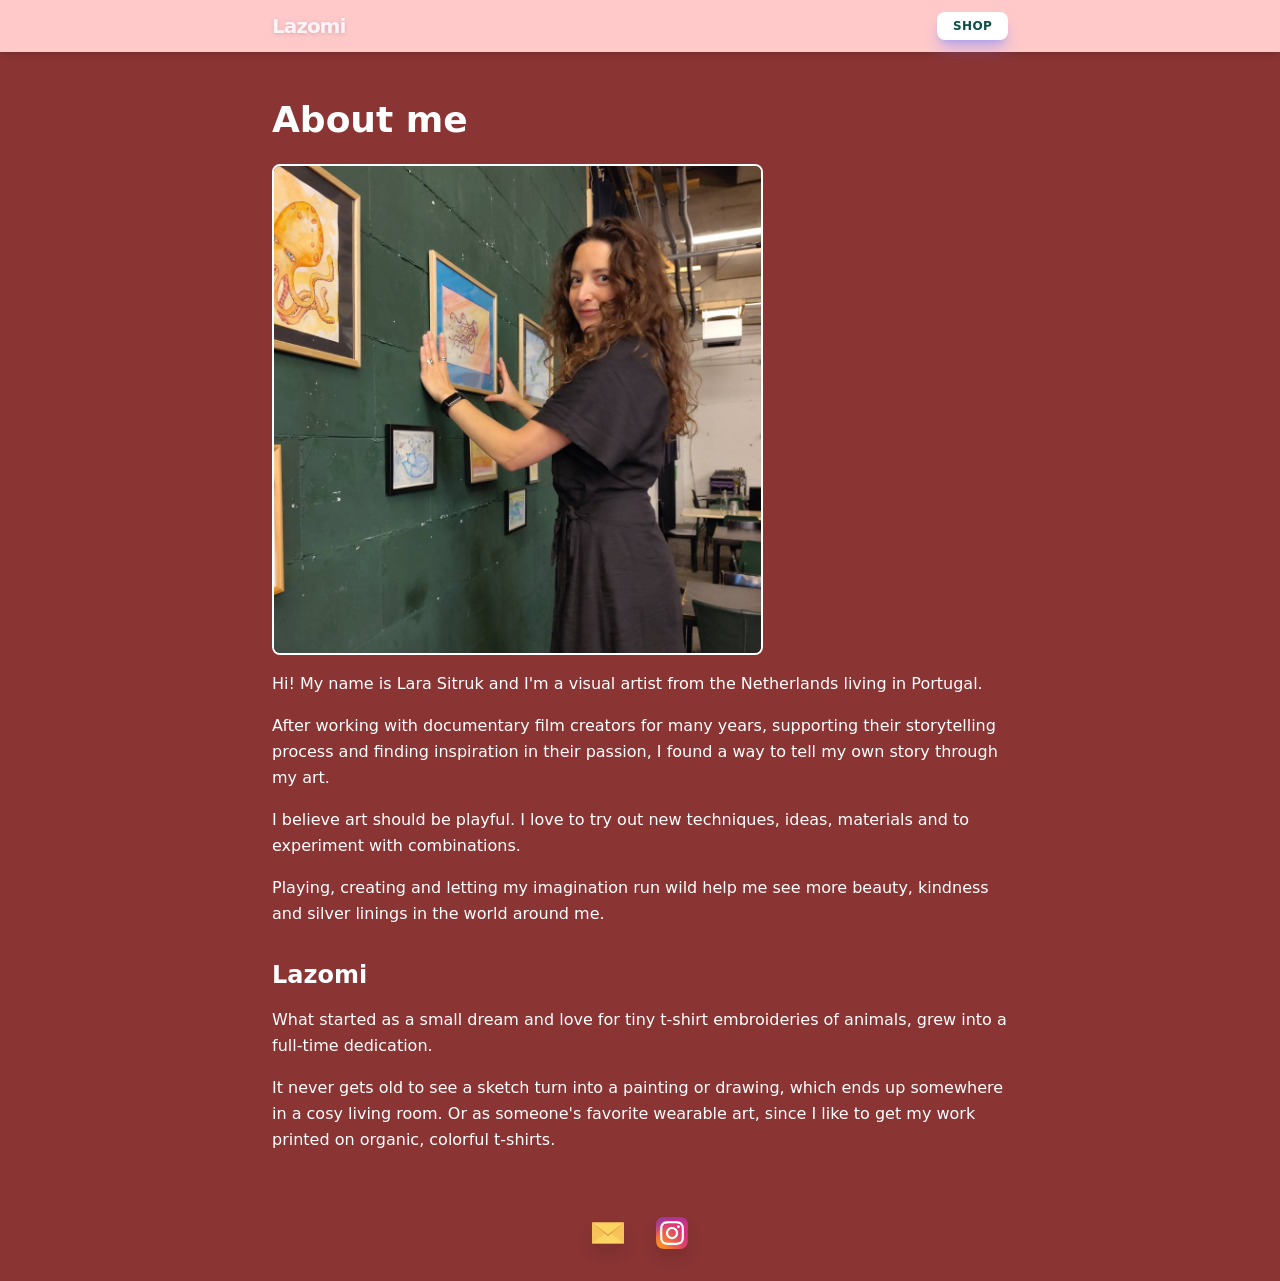
==== commit 0d839a2a: "Deploying to gh-pages from @ larasitruk/lazomi@318178654ed88c072a723c399958b555ea9e7fe8 🚀" ====
--- a/bio.html
+++ b/bio.html
@@ -166,7 +166,7 @@
 
          <header class="topbar">
     <div class="topbar-content">
-        <a href="./" class="brand">Lazomi</a>
+        <a href="./" class="brand drop-shadow-sm">Lazomi</a>
         <div class="topbar-nav">
             <a
                 href="https://www.etsy.com/shop/LazomiCreative"
--- a/style.css
+++ b/style.css
@@ -1,2 +1,2 @@
 /*! tailwindcss v4.3.2 | MIT License | https://tailwindcss.com */
-@layer properties{@supports (((-webkit-hyphens:none)) and (not (margin-trim:inline))) or ((-moz-orient:inline) and (not (color:rgb(from red r g b)))){*,:before,:after,::backdrop{--tw-translate-x:0;--tw-translate-y:0;--tw-translate-z:0;--tw-rotate-x:initial;--tw-rotate-y:initial;--tw-rotate-z:initial;--tw-skew-x:initial;--tw-skew-y:initial;--tw-border-style:solid;--tw-font-weight:initial;--tw-tracking:initial;--tw-blur:initial;--tw-brightness:initial;--tw-contrast:initial;--tw-grayscale:initial;--tw-hue-rotate:initial;--tw-invert:initial;--tw-opacity:initial;--tw-saturate:initial;--tw-sepia:initial;--tw-drop-shadow:initial;--tw-drop-shadow-color:initial;--tw-drop-shadow-alpha:100%;--tw-drop-shadow-size:initial;--tw-duration:initial;--tw-ease:initial;--tw-scale-x:1;--tw-scale-y:1;--tw-scale-z:1;--tw-shadow:0 0 #0000;--tw-shadow-color:initial;--tw-shadow-alpha:100%;--tw-inset-shadow:0 0 #0000;--tw-inset-shadow-color:initial;--tw-inset-shadow-alpha:100%;--tw-ring-color:initial;--tw-ring-shadow:0 0 #0000;--tw-inset-ring-color:initial;--tw-inset-ring-shadow:0 0 #0000;--tw-ring-inset:initial;--tw-ring-offset-width:0px;--tw-ring-offset-color:#fff;--tw-ring-offset-shadow:0 0 #0000;--tw-backdrop-blur:initial;--tw-backdrop-brightness:initial;--tw-backdrop-contrast:initial;--tw-backdrop-grayscale:initial;--tw-backdrop-hue-rotate:initial;--tw-backdrop-invert:initial;--tw-backdrop-opacity:initial;--tw-backdrop-saturate:initial;--tw-backdrop-sepia:initial;--tw-space-x-reverse:0;--tw-space-y-reverse:0;--tw-leading:initial}}}@layer theme{:root,:host{--font-sans:ui-sans-serif, system-ui, sans-serif, "Apple Color Emoji", "Segoe UI Emoji", "Segoe UI Symbol", "Noto Color Emoji";--font-mono:ui-monospace, SFMono-Regular, Menlo, Monaco, Consolas, "Liberation Mono", "Courier New", monospace;--color-red-200:oklch(88.5% .062 18.334);--color-red-400:oklch(70.4% .191 22.216);--color-orange-400:oklch(75% .183 55.934);--color-amber-50:oklch(98.7% .022 95.277);--color-yellow-300:oklch(90.5% .182 98.111);--color-green-400:oklch(79.2% .209 151.711);--color-emerald-300:oklch(84.5% .143 164.978);--color-teal-900:oklch(38.6% .063 188.416);--color-cyan-300:oklch(86.5% .127 207.078);--color-blue-400:oklch(70.7% .165 254.624);--color-blue-500:oklch(62.3% .214 259.815);--color-indigo-400:oklch(67.3% .182 276.935);--color-purple-300:oklch(82.7% .119 306.383);--color-pink-400:oklch(71.8% .202 349.761);--color-pink-700:oklch(52.5% .223 3.958);--color-gray-100:oklch(96.7% .003 264.542);--color-gray-300:oklch(87.2% .01 258.338);--color-gray-700:oklch(37.3% .034 259.733);--color-gray-800:oklch(27.8% .033 256.848);--color-gray-900:oklch(21% .034 264.665);--color-neutral-50:oklch(98.5% 0 0);--color-black:#000;--color-white:#fff;--spacing:.25rem;--container-3xl:48rem;--container-5xl:64rem;--text-xs:.75rem;--text-xs--line-height:calc(1 / .75);--text-sm:.875rem;--text-sm--line-height:calc(1.25 / .875);--text-lg:1.125rem;--text-lg--line-height:calc(1.75 / 1.125);--text-xl:1.25rem;--text-xl--line-height:calc(1.75 / 1.25);--text-2xl:1.5rem;--text-2xl--line-height:calc(2 / 1.5);--text-3xl:1.875rem;--text-3xl--line-height:calc(2.25 / 1.875);--text-4xl:2.25rem;--text-4xl--line-height:calc(2.5 / 2.25);--text-5xl:3rem;--text-5xl--line-height:1;--text-6xl:3.75rem;--text-6xl--line-height:1;--text-8xl:6rem;--text-8xl--line-height:1;--font-weight-bold:700;--font-weight-black:900;--tracking-tighter:-.05em;--tracking-wide:.025em;--tracking-widest:.1em;--leading-relaxed:1.625;--radius-md:.375rem;--radius-lg:.5rem;--drop-shadow-lg:0 4px 4px #00000026;--drop-shadow-xl:0 9px 7px #0000001a;--drop-shadow-2xl:0 25px 25px #00000026;--ease-in-out:cubic-bezier(.4, 0, .2, 1);--blur-sm:8px;--default-transition-duration:.15s;--default-transition-timing-function:cubic-bezier(.4, 0, .2, 1);--default-font-family:var(--font-sans);--default-mono-font-family:var(--font-mono);--color-surround:#8a3434;--color-box:var(--color-red-200);--color-box-inner:var(--color-white);--color-box-animation:var(--color-blue-500);--color-primary:var(--color-pink-700);--color-secondary:var(--color-white)}}@layer base{*,:after,:before,::backdrop{box-sizing:border-box;border:0 solid;margin:0;padding:0}::file-selector-button{box-sizing:border-box;border:0 solid;margin:0;padding:0}html,:host{-webkit-text-size-adjust:100%;tab-size:4;line-height:1.5;font-family:var(--default-font-family,ui-sans-serif, system-ui, sans-serif, "Apple Color Emoji", "Segoe UI Emoji", "Segoe UI Symbol", "Noto Color Emoji");font-feature-settings:var(--default-font-feature-settings,normal);font-variation-settings:var(--default-font-variation-settings,normal);-webkit-tap-highlight-color:transparent}hr{height:0;color:inherit;border-top-width:1px}abbr:where([title]){text-decoration:underline dotted}h1,h2,h3,h4,h5,h6{font-size:inherit;font-weight:inherit}a{color:inherit;-webkit-text-decoration:inherit;-webkit-text-decoration:inherit;-webkit-text-decoration:inherit;text-decoration:inherit}b,strong{font-weight:bolder}code,kbd,samp,pre{font-family:var(--default-mono-font-family,ui-monospace, SFMono-Regular, Menlo, Monaco, Consolas, "Liberation Mono", "Courier New", monospace);font-feature-settings:var(--default-mono-font-feature-settings,normal);font-variation-settings:var(--default-mono-font-variation-settings,normal);font-size:1em}small{font-size:80%}sub,sup{vertical-align:baseline;font-size:75%;line-height:0;position:relative}sub{bottom:-.25em}sup{top:-.5em}table{text-indent:0;border-color:inherit;border-collapse:collapse}:-moz-focusring{outline:auto}progress{vertical-align:baseline}summary{display:list-item}ol,ul,menu{list-style:none}img,svg,video,canvas,audio,iframe,embed,object{vertical-align:middle;display:block}img,video{max-width:100%;height:auto}button,input,select,optgroup,textarea{font:inherit;font-feature-settings:inherit;font-variation-settings:inherit;letter-spacing:inherit;color:inherit;opacity:1;background-color:#0000;border-radius:0}::file-selector-button{font:inherit;font-feature-settings:inherit;font-variation-settings:inherit;letter-spacing:inherit;color:inherit;opacity:1;background-color:#0000;border-radius:0}:where(select:is([multiple],[size])) optgroup{font-weight:bolder}:where(select:is([multiple],[size])) optgroup option{padding-inline-start:20px}::file-selector-button{margin-inline-end:4px}::placeholder{opacity:1}@supports (not ((-webkit-appearance:-apple-pay-button))) or (contain-intrinsic-size:1px){::placeholder{color:currentColor}@supports (color:color-mix(in lab, red, red)){::placeholder{color:color-mix(in oklab, currentcolor 50%, transparent)}}}textarea{resize:vertical}::-webkit-search-decoration{-webkit-appearance:none}::-webkit-date-and-time-value{min-height:1lh;text-align:inherit}::-webkit-datetime-edit{display:inline-flex}::-webkit-datetime-edit-fields-wrapper{padding:0}::-webkit-datetime-edit{padding-block:0}::-webkit-datetime-edit-year-field{padding-block:0}::-webkit-datetime-edit-month-field{padding-block:0}::-webkit-datetime-edit-day-field{padding-block:0}::-webkit-datetime-edit-hour-field{padding-block:0}::-webkit-datetime-edit-minute-field{padding-block:0}::-webkit-datetime-edit-second-field{padding-block:0}::-webkit-datetime-edit-millisecond-field{padding-block:0}::-webkit-datetime-edit-meridiem-field{padding-block:0}::-webkit-calendar-picker-indicator{line-height:1}:-moz-ui-invalid{box-shadow:none}button,input:where([type=button],[type=reset],[type=submit]){appearance:button}::file-selector-button{appearance:button}::-webkit-inner-spin-button{height:auto}::-webkit-outer-spin-button{height:auto}[hidden]:where(:not([hidden=until-found])){display:none!important}}@layer components{body{background-color:var(--color-surround);color:var(--color-amber-50);overflow-x:hidden}.topbar{z-index:50;background-color:var(--color-box);--tw-shadow:0 4px 6px -1px var(--tw-shadow-color,#0000001a), 0 2px 4px -2px var(--tw-shadow-color,#0000001a);box-shadow:var(--tw-inset-shadow), var(--tw-inset-ring-shadow), var(--tw-ring-offset-shadow), var(--tw-ring-shadow), var(--tw-shadow);--tw-backdrop-blur:blur(var(--blur-sm));backdrop-filter:var(--tw-backdrop-blur,) var(--tw-backdrop-brightness,) var(--tw-backdrop-contrast,) var(--tw-backdrop-grayscale,) var(--tw-backdrop-hue-rotate,) var(--tw-backdrop-invert,) var(--tw-backdrop-opacity,) var(--tw-backdrop-saturate,) var(--tw-backdrop-sepia,);position:sticky;top:0}.topbar-content{max-width:var(--container-3xl);padding-inline:calc(var(--spacing) * 4);padding-block:calc(var(--spacing) * 3);justify-content:space-between;align-items:center;margin-inline:auto;display:flex}.topbar-nav{display:flex}:where(.topbar-nav>:not(:last-child)){--tw-space-x-reverse:0;margin-inline-start:calc(calc(var(--spacing) * 4) * var(--tw-space-x-reverse));margin-inline-end:calc(calc(var(--spacing) * 4) * calc(1 - var(--tw-space-x-reverse)))}.topbar-link{color:var(--color-gray-700);text-decoration-line:underline}@media (hover:hover){.topbar-link:hover{color:var(--color-gray-800)}}.brand{font-size:var(--text-xl);line-height:var(--tw-leading,var(--text-xl--line-height));--tw-font-weight:var(--font-weight-bold);font-weight:var(--font-weight-bold);--tw-tracking:var(--tracking-tighter);letter-spacing:var(--tracking-tighter);color:var(--color-primary)}@keyframes rotate{0%{transform:rotate(0)}to{transform:rotate(360deg)}}.btn-shop{border-radius:var(--radius-lg);background-color:var(--color-white);padding-inline:calc(var(--spacing) * 4);padding-block:calc(var(--spacing) * 1.5);font-size:var(--text-xs);line-height:var(--tw-leading,var(--text-xs--line-height));--tw-font-weight:var(--font-weight-bold);font-weight:var(--font-weight-bold);--tw-tracking:var(--tracking-widest);letter-spacing:var(--tracking-widest);color:var(--color-teal-900);text-transform:uppercase;--tw-shadow:0 10px 15px -3px var(--tw-shadow-color,#0000001a), 0 4px 6px -4px var(--tw-shadow-color,#0000001a);box-shadow:var(--tw-inset-shadow), var(--tw-inset-ring-shadow), var(--tw-ring-offset-shadow), var(--tw-ring-shadow), var(--tw-shadow);--tw-shadow-color:#7d87ff80;position:relative}@supports (color:color-mix(in lab, red, red)){.btn-shop{--tw-shadow-color:color-mix(in oklab, color-mix(in oklab, var(--color-indigo-400) 50%, transparent) var(--tw-shadow-alpha), transparent)}}.btn-shop{transition-property:all;transition-timing-function:var(--tw-ease,var(--default-transition-timing-function));transition-duration:var(--tw-duration,var(--default-transition-duration));--tw-duration:.3s;transition-duration:.3s}@media (hover:hover){.btn-shop:hover{--tw-shadow-color:#7d87ffe6}@supports (color:color-mix(in lab, red, red)){.btn-shop:hover{--tw-shadow-color:color-mix(in oklab, color-mix(in oklab, var(--color-indigo-400) 90%, transparent) var(--tw-shadow-alpha), transparent)}}.btn-shop:hover{--tw-drop-shadow-size:drop-shadow(0 25px 25px var(--tw-drop-shadow-color,#00000026));--tw-drop-shadow:drop-shadow(var(--drop-shadow-2xl));filter:var(--tw-blur,) var(--tw-brightness,) var(--tw-contrast,) var(--tw-grayscale,) var(--tw-hue-rotate,) var(--tw-invert,) var(--tw-saturate,) var(--tw-sepia,) var(--tw-drop-shadow,)}}.btn-shop:active{--tw-translate-y:calc(var(--spacing) * .5);translate:var(--tw-translate-x) var(--tw-translate-y);--tw-shadow:0 0 #0000;box-shadow:var(--tw-inset-shadow), var(--tw-inset-ring-shadow), var(--tw-ring-offset-shadow), var(--tw-ring-shadow), var(--tw-shadow);--tw-drop-shadow: ;filter:var(--tw-blur,) var(--tw-brightness,) var(--tw-contrast,) var(--tw-grayscale,) var(--tw-hue-rotate,) var(--tw-invert,) var(--tw-saturate,) var(--tw-sepia,) var(--tw-drop-shadow,)}.btn-shop{z-index:10}.markdown{max-width:var(--container-3xl);padding-inline:calc(var(--spacing) * 4);color:var(--color-secondary);margin-inline:auto}.markdown h1,.markdown h2,.markdown h3,.markdown h4,.markdown h5{scroll-margin-top:calc(var(--spacing) * 20)}.markdown h1{margin-top:calc(var(--spacing) * 12);margin-bottom:calc(var(--spacing) * 6);font-size:var(--text-4xl);line-height:var(--tw-leading,var(--text-4xl--line-height));--tw-font-weight:var(--font-weight-bold);font-weight:var(--font-weight-bold)}.markdown h2{margin-top:calc(var(--spacing) * 10);margin-bottom:calc(var(--spacing) * 5);font-size:var(--text-3xl);line-height:var(--tw-leading,var(--text-3xl--line-height));--tw-font-weight:var(--font-weight-bold);font-weight:var(--font-weight-bold)}.markdown h3{margin-top:calc(var(--spacing) * 8);margin-bottom:calc(var(--spacing) * 4);font-size:var(--text-2xl);line-height:var(--tw-leading,var(--text-2xl--line-height));--tw-font-weight:var(--font-weight-bold);font-weight:var(--font-weight-bold)}.markdown h4{margin-top:calc(var(--spacing) * 6);margin-bottom:calc(var(--spacing) * 3);font-size:var(--text-xl);line-height:var(--tw-leading,var(--text-xl--line-height));--tw-font-weight:var(--font-weight-bold);font-weight:var(--font-weight-bold)}.markdown h5{margin-top:calc(var(--spacing) * 4);margin-bottom:calc(var(--spacing) * 2);font-size:var(--text-lg);line-height:var(--tw-leading,var(--text-lg--line-height));--tw-font-weight:var(--font-weight-bold);font-weight:var(--font-weight-bold)}.markdown a{color:var(--color-blue-400);text-underline-offset:2px;transition-property:color,background-color,border-color,outline-color,text-decoration-color,fill,stroke,--tw-gradient-from,--tw-gradient-via,--tw-gradient-to;transition-timing-function:var(--tw-ease,var(--default-transition-timing-function));transition-duration:var(--tw-duration,var(--default-transition-duration));text-decoration-line:underline;text-decoration-thickness:1px}.markdown a:hover{color:var(--color-blue-500);text-decoration-thickness:2px}.markdown ul{margin-bottom:calc(var(--spacing) * 4);margin-left:calc(var(--spacing) * 6);list-style-type:disc;list-style-position:outside}:where(.markdown ul>:not(:last-child)){--tw-space-y-reverse:0;margin-block-start:calc(calc(var(--spacing) * 2) * var(--tw-space-y-reverse));margin-block-end:calc(calc(var(--spacing) * 2) * calc(1 - var(--tw-space-y-reverse)))}.markdown ol{margin-bottom:calc(var(--spacing) * 4);margin-left:calc(var(--spacing) * 6);list-style-type:decimal;list-style-position:outside}:where(.markdown ol>:not(:last-child)){--tw-space-y-reverse:0;margin-block-start:calc(calc(var(--spacing) * 2) * var(--tw-space-y-reverse));margin-block-end:calc(calc(var(--spacing) * 2) * calc(1 - var(--tw-space-y-reverse)))}.markdown p{margin-bottom:calc(var(--spacing) * 4);--tw-leading:var(--leading-relaxed);line-height:var(--leading-relaxed)}.markdown blockquote{margin-block:calc(var(--spacing) * 6);border-left-style:var(--tw-border-style);border-left-width:4px;border-color:var(--color-gray-300);padding-left:calc(var(--spacing) * 4);color:var(--color-gray-700);font-style:italic}.markdown code{background-color:var(--color-gray-100);padding-inline:var(--spacing);font-family:var(--font-mono);font-size:var(--text-sm);line-height:var(--tw-leading,var(--text-sm--line-height));border-radius:.25rem}.markdown pre{margin-block:calc(var(--spacing) * 6);border-radius:var(--radius-lg);background-color:var(--color-gray-900);padding:calc(var(--spacing) * 4);color:var(--color-gray-100);overflow-x:auto}.markdown pre code{color:inherit;background-color:#0000;padding:0}.markdown .heading-anchor{padding-left:calc(var(--spacing) * 3);font-size:var(--text-lg);line-height:var(--tw-leading,var(--text-lg--line-height));opacity:.5;display:none}.markdown img{border-radius:var(--radius-lg);border-style:var(--tw-border-style);background-color:var(--color-teal-900);border-width:2px}@media (width>=48rem){.markdown img{max-width:66.6667%}}.bubble{animation:1.8s ease-out infinite floatCloseBy}.b-left-1{--tx:-15px;--ty:-15px;width:8px;height:8px;animation-delay:0s;top:25%;left:-4px}.b-left-2{--tx:-20px;--ty:-5px;width:12px;height:12px;animation-delay:.9s;top:55%;left:-6px}.b-top-1{--tx:-8px;--ty:-25px;width:10px;height:10px;animation-delay:.2s;top:-6px;left:35%}.b-top-2{--tx:8px;--ty:-20px;width:8px;height:8px;animation-delay:1.1s;top:-4px;left:65%}.b-right-1{--tx:5px;--ty:-10px;width:11px;height:11px;animation-delay:.4s;top:35%;right:-6px}.b-right-2{--tx:5px;--ty:0px;width:9px;height:9px;animation-delay:1.3s;top:65%;right:-4px}.b-bottom-1{--tx:-5px;--ty:18px;width:10px;height:10px;animation-delay:.6s;bottom:-6px;left:30%}.b-bottom-2{--tx:10px;--ty:22px;width:13px;height:13px;animation-delay:1.5s;bottom:-4px;left:70%}@keyframes floatCloseBy{0%{opacity:0;transform:translate(0)scale(.4)}20%{opacity:1}70%{opacity:.8}to{transform:translate(var(--tx), var(--ty)) scale(1.1);opacity:0}}}@layer utilities{.pointer-events-none{pointer-events:none}.invisible{visibility:hidden}.absolute{position:absolute}.fixed{position:fixed}.relative{position:relative}.static{position:static}.inset-0{inset:0}.left-0{left:0}.z-0{z-index:0}.z-10{z-index:10}.z-40{z-index:40}.order-1{order:1}.order-2{order:2}.order-4{order:4}.order-5{order:5}.order-6{order:6}.col-span-2{grid-column:span 2/span 2}.container{width:100%}@media (width>=40rem){.container{max-width:40rem}}@media (width>=48rem){.container{max-width:48rem}}@media (width>=64rem){.container{max-width:64rem}}@media (width>=80rem){.container{max-width:80rem}}@media (width>=96rem){.container{max-width:96rem}}.mx-auto{margin-inline:auto}.my-8{margin-block:calc(var(--spacing) * 8)}.block{display:block}.contents{display:contents}.flex{display:flex}.grid{display:grid}.inline{display:inline}.inline-block{display:inline-block}.aspect-square{aspect-ratio:1}.h-8{height:calc(var(--spacing) * 8)}.h-full{height:100%}.h-screen{height:100vh}.w-8{width:calc(var(--spacing) * 8)}.w-full{width:100%}.max-w-5xl{max-width:var(--container-5xl)}.origin-center{transform-origin:50%}.translate-x-full{--tw-translate-x:100%;translate:var(--tw-translate-x) var(--tw-translate-y)}.transform{transform:var(--tw-rotate-x,) var(--tw-rotate-y,) var(--tw-rotate-z,) var(--tw-skew-x,) var(--tw-skew-y,)}.grid-cols-1{grid-template-columns:repeat(1,minmax(0,1fr))}.grid-cols-2{grid-template-columns:repeat(2,minmax(0,1fr))}.grid-rows-1{grid-template-rows:repeat(1,minmax(0,1fr))}.flex-wrap{flex-wrap:wrap}.place-items-center{place-items:center}.place-items-stretch{place-items:stretch stretch}.items-center{align-items:center}.items-stretch{align-items:stretch}.justify-center{justify-content:center}.gap-4{gap:calc(var(--spacing) * 4)}.gap-8{gap:calc(var(--spacing) * 8)}.overflow-hidden{overflow:hidden}.overflow-x-hidden{overflow-x:hidden}.rounded-full{border-radius:3.40282e38px}.rounded-md{border-radius:var(--radius-md)}.rounded-b-md{border-bottom-right-radius:var(--radius-md);border-bottom-left-radius:var(--radius-md)}.border{border-style:var(--tw-border-style);border-width:1px}.bg-\[\#782a39\]{background-color:#782a39}.bg-black\/40{background-color:#0006}@supports (color:color-mix(in lab, red, red)){.bg-black\/40{background-color:color-mix(in oklab, var(--color-black) 40%, transparent)}}.bg-black\/50{background-color:#00000080}@supports (color:color-mix(in lab, red, red)){.bg-black\/50{background-color:color-mix(in oklab, var(--color-black) 50%, transparent)}}.bg-box{background-color:var(--color-box)}.bg-box-animation{background-color:var(--color-box-animation)}.bg-cyan-300\/50{background-color:#53eafd80}@supports (color:color-mix(in lab, red, red)){.bg-cyan-300\/50{background-color:color-mix(in oklab, var(--color-cyan-300) 50%, transparent)}}.bg-emerald-300\/50{background-color:#5ee9b580}@supports (color:color-mix(in lab, red, red)){.bg-emerald-300\/50{background-color:color-mix(in oklab, var(--color-emerald-300) 50%, transparent)}}.bg-green-400\/50{background-color:#05df7280}@supports (color:color-mix(in lab, red, red)){.bg-green-400\/50{background-color:color-mix(in oklab, var(--color-green-400) 50%, transparent)}}.bg-orange-400\/50{background-color:#ff8b1a80}@supports (color:color-mix(in lab, red, red)){.bg-orange-400\/50{background-color:color-mix(in oklab, var(--color-orange-400) 50%, transparent)}}.bg-pink-400\/50{background-color:#fb64b680}@supports (color:color-mix(in lab, red, red)){.bg-pink-400\/50{background-color:color-mix(in oklab, var(--color-pink-400) 50%, transparent)}}.bg-purple-300\/50{background-color:#d9b3ff80}@supports (color:color-mix(in lab, red, red)){.bg-purple-300\/50{background-color:color-mix(in oklab, var(--color-purple-300) 50%, transparent)}}.bg-red-400\/50{background-color:#ff656880}@supports (color:color-mix(in lab, red, red)){.bg-red-400\/50{background-color:color-mix(in oklab, var(--color-red-400) 50%, transparent)}}.bg-yellow-300\/50{background-color:#ffe02a80}@supports (color:color-mix(in lab, red, red)){.bg-yellow-300\/50{background-color:color-mix(in oklab, var(--color-yellow-300) 50%, transparent)}}.object-cover{object-fit:cover}.pt-4{padding-top:calc(var(--spacing) * 4)}.pr-2{padding-right:calc(var(--spacing) * 2)}.pb-2{padding-bottom:calc(var(--spacing) * 2)}.pl-2{padding-left:calc(var(--spacing) * 2)}.text-center{text-align:center}.text-2xl{font-size:var(--text-2xl);line-height:var(--tw-leading,var(--text-2xl--line-height))}.text-4xl{font-size:var(--text-4xl);line-height:var(--tw-leading,var(--text-4xl--line-height))}.text-6xl{font-size:var(--text-6xl);line-height:var(--tw-leading,var(--text-6xl--line-height))}.text-lg{font-size:var(--text-lg);line-height:var(--tw-leading,var(--text-lg--line-height))}.text-xl{font-size:var(--text-xl);line-height:var(--tw-leading,var(--text-xl--line-height))}.font-black{--tw-font-weight:var(--font-weight-black);font-weight:var(--font-weight-black)}.tracking-wide{--tw-tracking:var(--tracking-wide);letter-spacing:var(--tracking-wide)}.tracking-widest{--tw-tracking:var(--tracking-widest);letter-spacing:var(--tracking-widest)}.text-box-inner{color:var(--color-box-inner)}.text-neutral-50{color:var(--color-neutral-50)}.text-primary{color:var(--color-primary)}.opacity-0{opacity:0}.opacity-100{opacity:1}.drop-shadow-\[0_1px_1px_rgba\(0\,0\,0\,0\.8\)\]{--tw-drop-shadow-size:drop-shadow(0 1px 1px var(--tw-drop-shadow-color,#000c));--tw-drop-shadow:var(--tw-drop-shadow-size);filter:var(--tw-blur,) var(--tw-brightness,) var(--tw-contrast,) var(--tw-grayscale,) var(--tw-hue-rotate,) var(--tw-invert,) var(--tw-saturate,) var(--tw-sepia,) var(--tw-drop-shadow,)}.drop-shadow-lg{--tw-drop-shadow-size:drop-shadow(0 4px 4px var(--tw-drop-shadow-color,#00000026));--tw-drop-shadow:drop-shadow(var(--drop-shadow-lg));filter:var(--tw-blur,) var(--tw-brightness,) var(--tw-contrast,) var(--tw-grayscale,) var(--tw-hue-rotate,) var(--tw-invert,) var(--tw-saturate,) var(--tw-sepia,) var(--tw-drop-shadow,)}.drop-shadow-xl{--tw-drop-shadow-size:drop-shadow(0 9px 7px var(--tw-drop-shadow-color,#0000001a));--tw-drop-shadow:drop-shadow(var(--drop-shadow-xl));filter:var(--tw-blur,) var(--tw-brightness,) var(--tw-contrast,) var(--tw-grayscale,) var(--tw-hue-rotate,) var(--tw-invert,) var(--tw-saturate,) var(--tw-sepia,) var(--tw-drop-shadow,)}.grayscale-0{--tw-grayscale:grayscale(0%);filter:var(--tw-blur,) var(--tw-brightness,) var(--tw-contrast,) var(--tw-grayscale,) var(--tw-hue-rotate,) var(--tw-invert,) var(--tw-saturate,) var(--tw-sepia,) var(--tw-drop-shadow,)}.transition{transition-property:color,background-color,border-color,outline-color,text-decoration-color,fill,stroke,--tw-gradient-from,--tw-gradient-via,--tw-gradient-to,opacity,box-shadow,transform,translate,scale,rotate,filter,-webkit-backdrop-filter,backdrop-filter,display,content-visibility,overlay,pointer-events;transition-timing-function:var(--tw-ease,var(--default-transition-timing-function));transition-duration:var(--tw-duration,var(--default-transition-duration))}.transition-all{transition-property:all;transition-timing-function:var(--tw-ease,var(--default-transition-timing-function));transition-duration:var(--tw-duration,var(--default-transition-duration))}.duration-200{--tw-duration:.2s;transition-duration:.2s}.duration-300{--tw-duration:.3s;transition-duration:.3s}.duration-400{--tw-duration:.4s;transition-duration:.4s}.duration-500{--tw-duration:.5s;transition-duration:.5s}.ease-in-out{--tw-ease:var(--ease-in-out);transition-timing-function:var(--ease-in-out)}.select-none{-webkit-user-select:none;user-select:none}@media (hover:hover){.group-hover\:translate-x-0:is(:where(.group):hover *){--tw-translate-x:0;translate:var(--tw-translate-x) var(--tw-translate-y)}.group-hover\:scale-200:is(:where(.group):hover *){--tw-scale-x:200%;--tw-scale-y:200%;--tw-scale-z:200%;scale:var(--tw-scale-x) var(--tw-scale-y)}.group-hover\:grayscale:is(:where(.group):hover *){--tw-grayscale:grayscale(100%);filter:var(--tw-blur,) var(--tw-brightness,) var(--tw-contrast,) var(--tw-grayscale,) var(--tw-hue-rotate,) var(--tw-invert,) var(--tw-saturate,) var(--tw-sepia,) var(--tw-drop-shadow,)}.hover\:z-20:hover{z-index:20}.hover\:z-40:hover{z-index:40}.hover\:scale-105:hover{--tw-scale-x:105%;--tw-scale-y:105%;--tw-scale-z:105%;scale:var(--tw-scale-x) var(--tw-scale-y)}.hover\:scale-110:hover{--tw-scale-x:110%;--tw-scale-y:110%;--tw-scale-z:110%;scale:var(--tw-scale-x) var(--tw-scale-y)}.hover\:scale-120:hover{--tw-scale-x:120%;--tw-scale-y:120%;--tw-scale-z:120%;scale:var(--tw-scale-x) var(--tw-scale-y)}.hover\:opacity-70:hover{opacity:.7}.hover\:drop-shadow-2xl:hover{--tw-drop-shadow-size:drop-shadow(0 25px 25px var(--tw-drop-shadow-color,#00000026));--tw-drop-shadow:drop-shadow(var(--drop-shadow-2xl));filter:var(--tw-blur,) var(--tw-brightness,) var(--tw-contrast,) var(--tw-grayscale,) var(--tw-hue-rotate,) var(--tw-invert,) var(--tw-saturate,) var(--tw-sepia,) var(--tw-drop-shadow,)}.hover\:grayscale:hover{--tw-grayscale:grayscale(100%);filter:var(--tw-blur,) var(--tw-brightness,) var(--tw-contrast,) var(--tw-grayscale,) var(--tw-hue-rotate,) var(--tw-invert,) var(--tw-saturate,) var(--tw-sepia,) var(--tw-drop-shadow,)}}.active\:scale-95:active{--tw-scale-x:95%;--tw-scale-y:95%;--tw-scale-z:95%;scale:var(--tw-scale-x) var(--tw-scale-y)}@media (width>=48rem){.md\:order-3{order:3}.md\:col-span-3{grid-column:span 3/span 3}.md\:origin-bottom-right{transform-origin:100% 100%}.md\:origin-top-left{transform-origin:0 0}.md\:origin-top-right{transform-origin:100% 0}.md\:grid-cols-3{grid-template-columns:repeat(3,minmax(0,1fr))}.md\:gap-4{gap:calc(var(--spacing) * 4)}.md\:pb-4{padding-bottom:calc(var(--spacing) * 4)}.md\:text-2xl{font-size:var(--text-2xl);line-height:var(--tw-leading,var(--text-2xl--line-height))}.md\:text-4xl{font-size:var(--text-4xl);line-height:var(--tw-leading,var(--text-4xl--line-height))}.md\:text-5xl{font-size:var(--text-5xl);line-height:var(--tw-leading,var(--text-5xl--line-height))}.md\:text-6xl{font-size:var(--text-6xl);line-height:var(--tw-leading,var(--text-6xl--line-height))}.md\:text-8xl{font-size:var(--text-8xl);line-height:var(--tw-leading,var(--text-8xl--line-height))}}}@property --tw-translate-x{syntax:"*";inherits:false;initial-value:0}@property --tw-translate-y{syntax:"*";inherits:false;initial-value:0}@property --tw-translate-z{syntax:"*";inherits:false;initial-value:0}@property --tw-rotate-x{syntax:"*";inherits:false}@property --tw-rotate-y{syntax:"*";inherits:false}@property --tw-rotate-z{syntax:"*";inherits:false}@property --tw-skew-x{syntax:"*";inherits:false}@property --tw-skew-y{syntax:"*";inherits:false}@property --tw-border-style{syntax:"*";inherits:false;initial-value:solid}@property --tw-font-weight{syntax:"*";inherits:false}@property --tw-tracking{syntax:"*";inherits:false}@property --tw-blur{syntax:"*";inherits:false}@property --tw-brightness{syntax:"*";inherits:false}@property --tw-contrast{syntax:"*";inherits:false}@property --tw-grayscale{syntax:"*";inherits:false}@property --tw-hue-rotate{syntax:"*";inherits:false}@property --tw-invert{syntax:"*";inherits:false}@property --tw-opacity{syntax:"*";inherits:false}@property --tw-saturate{syntax:"*";inherits:false}@property --tw-sepia{syntax:"*";inherits:false}@property --tw-drop-shadow{syntax:"*";inherits:false}@property --tw-drop-shadow-color{syntax:"*";inherits:false}@property --tw-drop-shadow-alpha{syntax:"<percentage>";inherits:false;initial-value:100%}@property --tw-drop-shadow-size{syntax:"*";inherits:false}@property --tw-duration{syntax:"*";inherits:false}@property --tw-ease{syntax:"*";inherits:false}@property --tw-scale-x{syntax:"*";inherits:false;initial-value:1}@property --tw-scale-y{syntax:"*";inherits:false;initial-value:1}@property --tw-scale-z{syntax:"*";inherits:false;initial-value:1}@property --tw-shadow{syntax:"*";inherits:false;initial-value:0 0 #0000}@property --tw-shadow-color{syntax:"*";inherits:false}@property --tw-shadow-alpha{syntax:"<percentage>";inherits:false;initial-value:100%}@property --tw-inset-shadow{syntax:"*";inherits:false;initial-value:0 0 #0000}@property --tw-inset-shadow-color{syntax:"*";inherits:false}@property --tw-inset-shadow-alpha{syntax:"<percentage>";inherits:false;initial-value:100%}@property --tw-ring-color{syntax:"*";inherits:false}@property --tw-ring-shadow{syntax:"*";inherits:false;initial-value:0 0 #0000}@property --tw-inset-ring-color{syntax:"*";inherits:false}@property --tw-inset-ring-shadow{syntax:"*";inherits:false;initial-value:0 0 #0000}@property --tw-ring-inset{syntax:"*";inherits:false}@property --tw-ring-offset-width{syntax:"<length>";inherits:false;initial-value:0}@property --tw-ring-offset-color{syntax:"*";inherits:false;initial-value:#fff}@property --tw-ring-offset-shadow{syntax:"*";inherits:false;initial-value:0 0 #0000}@property --tw-backdrop-blur{syntax:"*";inherits:false}@property --tw-backdrop-brightness{syntax:"*";inherits:false}@property --tw-backdrop-contrast{syntax:"*";inherits:false}@property --tw-backdrop-grayscale{syntax:"*";inherits:false}@property --tw-backdrop-hue-rotate{syntax:"*";inherits:false}@property --tw-backdrop-invert{syntax:"*";inherits:false}@property --tw-backdrop-opacity{syntax:"*";inherits:false}@property --tw-backdrop-saturate{syntax:"*";inherits:false}@property --tw-backdrop-sepia{syntax:"*";inherits:false}@property --tw-space-x-reverse{syntax:"*";inherits:false;initial-value:0}@property --tw-space-y-reverse{syntax:"*";inherits:false;initial-value:0}@property --tw-leading{syntax:"*";inherits:false}+@layer properties{@supports (((-webkit-hyphens:none)) and (not (margin-trim:inline))) or ((-moz-orient:inline) and (not (color:rgb(from red r g b)))){*,:before,:after,::backdrop{--tw-translate-x:0;--tw-translate-y:0;--tw-translate-z:0;--tw-rotate-x:initial;--tw-rotate-y:initial;--tw-rotate-z:initial;--tw-skew-x:initial;--tw-skew-y:initial;--tw-border-style:solid;--tw-font-weight:initial;--tw-tracking:initial;--tw-blur:initial;--tw-brightness:initial;--tw-contrast:initial;--tw-grayscale:initial;--tw-hue-rotate:initial;--tw-invert:initial;--tw-opacity:initial;--tw-saturate:initial;--tw-sepia:initial;--tw-drop-shadow:initial;--tw-drop-shadow-color:initial;--tw-drop-shadow-alpha:100%;--tw-drop-shadow-size:initial;--tw-duration:initial;--tw-ease:initial;--tw-scale-x:1;--tw-scale-y:1;--tw-scale-z:1;--tw-shadow:0 0 #0000;--tw-shadow-color:initial;--tw-shadow-alpha:100%;--tw-inset-shadow:0 0 #0000;--tw-inset-shadow-color:initial;--tw-inset-shadow-alpha:100%;--tw-ring-color:initial;--tw-ring-shadow:0 0 #0000;--tw-inset-ring-color:initial;--tw-inset-ring-shadow:0 0 #0000;--tw-ring-inset:initial;--tw-ring-offset-width:0px;--tw-ring-offset-color:#fff;--tw-ring-offset-shadow:0 0 #0000;--tw-backdrop-blur:initial;--tw-backdrop-brightness:initial;--tw-backdrop-contrast:initial;--tw-backdrop-grayscale:initial;--tw-backdrop-hue-rotate:initial;--tw-backdrop-invert:initial;--tw-backdrop-opacity:initial;--tw-backdrop-saturate:initial;--tw-backdrop-sepia:initial;--tw-space-x-reverse:0;--tw-space-y-reverse:0;--tw-leading:initial}}}@layer theme{:root,:host{--font-sans:ui-sans-serif, system-ui, sans-serif, "Apple Color Emoji", "Segoe UI Emoji", "Segoe UI Symbol", "Noto Color Emoji";--font-mono:ui-monospace, SFMono-Regular, Menlo, Monaco, Consolas, "Liberation Mono", "Courier New", monospace;--color-red-200:oklch(88.5% .062 18.334);--color-red-400:oklch(70.4% .191 22.216);--color-orange-400:oklch(75% .183 55.934);--color-amber-50:oklch(98.7% .022 95.277);--color-yellow-300:oklch(90.5% .182 98.111);--color-green-400:oklch(79.2% .209 151.711);--color-emerald-300:oklch(84.5% .143 164.978);--color-teal-900:oklch(38.6% .063 188.416);--color-cyan-300:oklch(86.5% .127 207.078);--color-blue-400:oklch(70.7% .165 254.624);--color-blue-500:oklch(62.3% .214 259.815);--color-indigo-400:oklch(67.3% .182 276.935);--color-purple-300:oklch(82.7% .119 306.383);--color-pink-50:oklch(97.1% .014 343.198);--color-pink-400:oklch(71.8% .202 349.761);--color-gray-100:oklch(96.7% .003 264.542);--color-gray-300:oklch(87.2% .01 258.338);--color-gray-700:oklch(37.3% .034 259.733);--color-gray-800:oklch(27.8% .033 256.848);--color-gray-900:oklch(21% .034 264.665);--color-neutral-50:oklch(98.5% 0 0);--color-black:#000;--color-white:#fff;--spacing:.25rem;--container-3xl:48rem;--container-5xl:64rem;--text-xs:.75rem;--text-xs--line-height:calc(1 / .75);--text-sm:.875rem;--text-sm--line-height:calc(1.25 / .875);--text-lg:1.125rem;--text-lg--line-height:calc(1.75 / 1.125);--text-xl:1.25rem;--text-xl--line-height:calc(1.75 / 1.25);--text-2xl:1.5rem;--text-2xl--line-height:calc(2 / 1.5);--text-3xl:1.875rem;--text-3xl--line-height:calc(2.25 / 1.875);--text-4xl:2.25rem;--text-4xl--line-height:calc(2.5 / 2.25);--text-5xl:3rem;--text-5xl--line-height:1;--text-6xl:3.75rem;--text-6xl--line-height:1;--text-8xl:6rem;--text-8xl--line-height:1;--font-weight-bold:700;--font-weight-black:900;--tracking-tighter:-.05em;--tracking-wide:.025em;--tracking-widest:.1em;--leading-relaxed:1.625;--radius-md:.375rem;--radius-lg:.5rem;--drop-shadow-sm:0 1px 2px #00000026;--drop-shadow-lg:0 4px 4px #00000026;--drop-shadow-xl:0 9px 7px #0000001a;--drop-shadow-2xl:0 25px 25px #00000026;--ease-in-out:cubic-bezier(.4, 0, .2, 1);--blur-sm:8px;--default-transition-duration:.15s;--default-transition-timing-function:cubic-bezier(.4, 0, .2, 1);--default-font-family:var(--font-sans);--default-mono-font-family:var(--font-mono);--color-surround:#8a3434;--color-box:var(--color-red-200);--color-box-inner:var(--color-white);--color-box-animation:var(--color-blue-500);--color-primary:var(--color-pink-50);--color-secondary:var(--color-white)}}@layer base{*,:after,:before,::backdrop{box-sizing:border-box;border:0 solid;margin:0;padding:0}::file-selector-button{box-sizing:border-box;border:0 solid;margin:0;padding:0}html,:host{-webkit-text-size-adjust:100%;tab-size:4;line-height:1.5;font-family:var(--default-font-family,ui-sans-serif, system-ui, sans-serif, "Apple Color Emoji", "Segoe UI Emoji", "Segoe UI Symbol", "Noto Color Emoji");font-feature-settings:var(--default-font-feature-settings,normal);font-variation-settings:var(--default-font-variation-settings,normal);-webkit-tap-highlight-color:transparent}hr{height:0;color:inherit;border-top-width:1px}abbr:where([title]){text-decoration:underline dotted}h1,h2,h3,h4,h5,h6{font-size:inherit;font-weight:inherit}a{color:inherit;-webkit-text-decoration:inherit;-webkit-text-decoration:inherit;-webkit-text-decoration:inherit;text-decoration:inherit}b,strong{font-weight:bolder}code,kbd,samp,pre{font-family:var(--default-mono-font-family,ui-monospace, SFMono-Regular, Menlo, Monaco, Consolas, "Liberation Mono", "Courier New", monospace);font-feature-settings:var(--default-mono-font-feature-settings,normal);font-variation-settings:var(--default-mono-font-variation-settings,normal);font-size:1em}small{font-size:80%}sub,sup{vertical-align:baseline;font-size:75%;line-height:0;position:relative}sub{bottom:-.25em}sup{top:-.5em}table{text-indent:0;border-color:inherit;border-collapse:collapse}:-moz-focusring{outline:auto}progress{vertical-align:baseline}summary{display:list-item}ol,ul,menu{list-style:none}img,svg,video,canvas,audio,iframe,embed,object{vertical-align:middle;display:block}img,video{max-width:100%;height:auto}button,input,select,optgroup,textarea{font:inherit;font-feature-settings:inherit;font-variation-settings:inherit;letter-spacing:inherit;color:inherit;opacity:1;background-color:#0000;border-radius:0}::file-selector-button{font:inherit;font-feature-settings:inherit;font-variation-settings:inherit;letter-spacing:inherit;color:inherit;opacity:1;background-color:#0000;border-radius:0}:where(select:is([multiple],[size])) optgroup{font-weight:bolder}:where(select:is([multiple],[size])) optgroup option{padding-inline-start:20px}::file-selector-button{margin-inline-end:4px}::placeholder{opacity:1}@supports (not ((-webkit-appearance:-apple-pay-button))) or (contain-intrinsic-size:1px){::placeholder{color:currentColor}@supports (color:color-mix(in lab, red, red)){::placeholder{color:color-mix(in oklab, currentcolor 50%, transparent)}}}textarea{resize:vertical}::-webkit-search-decoration{-webkit-appearance:none}::-webkit-date-and-time-value{min-height:1lh;text-align:inherit}::-webkit-datetime-edit{display:inline-flex}::-webkit-datetime-edit-fields-wrapper{padding:0}::-webkit-datetime-edit{padding-block:0}::-webkit-datetime-edit-year-field{padding-block:0}::-webkit-datetime-edit-month-field{padding-block:0}::-webkit-datetime-edit-day-field{padding-block:0}::-webkit-datetime-edit-hour-field{padding-block:0}::-webkit-datetime-edit-minute-field{padding-block:0}::-webkit-datetime-edit-second-field{padding-block:0}::-webkit-datetime-edit-millisecond-field{padding-block:0}::-webkit-datetime-edit-meridiem-field{padding-block:0}::-webkit-calendar-picker-indicator{line-height:1}:-moz-ui-invalid{box-shadow:none}button,input:where([type=button],[type=reset],[type=submit]){appearance:button}::file-selector-button{appearance:button}::-webkit-inner-spin-button{height:auto}::-webkit-outer-spin-button{height:auto}[hidden]:where(:not([hidden=until-found])){display:none!important}}@layer components{body{background-color:var(--color-surround);color:var(--color-amber-50);overflow-x:hidden}.topbar{z-index:50;background-color:var(--color-box);--tw-shadow:0 4px 6px -1px var(--tw-shadow-color,#0000001a), 0 2px 4px -2px var(--tw-shadow-color,#0000001a);box-shadow:var(--tw-inset-shadow), var(--tw-inset-ring-shadow), var(--tw-ring-offset-shadow), var(--tw-ring-shadow), var(--tw-shadow);--tw-backdrop-blur:blur(var(--blur-sm));backdrop-filter:var(--tw-backdrop-blur,) var(--tw-backdrop-brightness,) var(--tw-backdrop-contrast,) var(--tw-backdrop-grayscale,) var(--tw-backdrop-hue-rotate,) var(--tw-backdrop-invert,) var(--tw-backdrop-opacity,) var(--tw-backdrop-saturate,) var(--tw-backdrop-sepia,);position:sticky;top:0}.topbar-content{max-width:var(--container-3xl);padding-inline:calc(var(--spacing) * 4);padding-block:calc(var(--spacing) * 3);justify-content:space-between;align-items:center;margin-inline:auto;display:flex}.topbar-nav{display:flex}:where(.topbar-nav>:not(:last-child)){--tw-space-x-reverse:0;margin-inline-start:calc(calc(var(--spacing) * 4) * var(--tw-space-x-reverse));margin-inline-end:calc(calc(var(--spacing) * 4) * calc(1 - var(--tw-space-x-reverse)))}.topbar-link{color:var(--color-gray-700);text-decoration-line:underline}@media (hover:hover){.topbar-link:hover{color:var(--color-gray-800)}}.brand{font-size:var(--text-xl);line-height:var(--tw-leading,var(--text-xl--line-height));--tw-font-weight:var(--font-weight-bold);font-weight:var(--font-weight-bold);--tw-tracking:var(--tracking-tighter);letter-spacing:var(--tracking-tighter);color:var(--color-primary)}@keyframes rotate{0%{transform:rotate(0)}to{transform:rotate(360deg)}}.btn-shop{border-radius:var(--radius-lg);background-color:var(--color-white);padding-inline:calc(var(--spacing) * 4);padding-block:calc(var(--spacing) * 1.5);font-size:var(--text-xs);line-height:var(--tw-leading,var(--text-xs--line-height));--tw-font-weight:var(--font-weight-bold);font-weight:var(--font-weight-bold);--tw-tracking:var(--tracking-widest);letter-spacing:var(--tracking-widest);color:var(--color-teal-900);text-transform:uppercase;--tw-shadow:0 10px 15px -3px var(--tw-shadow-color,#0000001a), 0 4px 6px -4px var(--tw-shadow-color,#0000001a);box-shadow:var(--tw-inset-shadow), var(--tw-inset-ring-shadow), var(--tw-ring-offset-shadow), var(--tw-ring-shadow), var(--tw-shadow);--tw-shadow-color:#7d87ff80;position:relative}@supports (color:color-mix(in lab, red, red)){.btn-shop{--tw-shadow-color:color-mix(in oklab, color-mix(in oklab, var(--color-indigo-400) 50%, transparent) var(--tw-shadow-alpha), transparent)}}.btn-shop{transition-property:all;transition-timing-function:var(--tw-ease,var(--default-transition-timing-function));transition-duration:var(--tw-duration,var(--default-transition-duration));--tw-duration:.3s;transition-duration:.3s}@media (hover:hover){.btn-shop:hover{--tw-shadow-color:#7d87ffe6}@supports (color:color-mix(in lab, red, red)){.btn-shop:hover{--tw-shadow-color:color-mix(in oklab, color-mix(in oklab, var(--color-indigo-400) 90%, transparent) var(--tw-shadow-alpha), transparent)}}.btn-shop:hover{--tw-drop-shadow-size:drop-shadow(0 25px 25px var(--tw-drop-shadow-color,#00000026));--tw-drop-shadow:drop-shadow(var(--drop-shadow-2xl));filter:var(--tw-blur,) var(--tw-brightness,) var(--tw-contrast,) var(--tw-grayscale,) var(--tw-hue-rotate,) var(--tw-invert,) var(--tw-saturate,) var(--tw-sepia,) var(--tw-drop-shadow,)}}.btn-shop:active{--tw-translate-y:calc(var(--spacing) * .5);translate:var(--tw-translate-x) var(--tw-translate-y);--tw-shadow:0 0 #0000;box-shadow:var(--tw-inset-shadow), var(--tw-inset-ring-shadow), var(--tw-ring-offset-shadow), var(--tw-ring-shadow), var(--tw-shadow);--tw-drop-shadow: ;filter:var(--tw-blur,) var(--tw-brightness,) var(--tw-contrast,) var(--tw-grayscale,) var(--tw-hue-rotate,) var(--tw-invert,) var(--tw-saturate,) var(--tw-sepia,) var(--tw-drop-shadow,)}.btn-shop{z-index:10}.markdown{max-width:var(--container-3xl);padding-inline:calc(var(--spacing) * 4);color:var(--color-secondary);margin-inline:auto}.markdown h1,.markdown h2,.markdown h3,.markdown h4,.markdown h5{scroll-margin-top:calc(var(--spacing) * 20)}.markdown h1{margin-top:calc(var(--spacing) * 12);margin-bottom:calc(var(--spacing) * 6);font-size:var(--text-4xl);line-height:var(--tw-leading,var(--text-4xl--line-height));--tw-font-weight:var(--font-weight-bold);font-weight:var(--font-weight-bold)}.markdown h2{margin-top:calc(var(--spacing) * 10);margin-bottom:calc(var(--spacing) * 5);font-size:var(--text-3xl);line-height:var(--tw-leading,var(--text-3xl--line-height));--tw-font-weight:var(--font-weight-bold);font-weight:var(--font-weight-bold)}.markdown h3{margin-top:calc(var(--spacing) * 8);margin-bottom:calc(var(--spacing) * 4);font-size:var(--text-2xl);line-height:var(--tw-leading,var(--text-2xl--line-height));--tw-font-weight:var(--font-weight-bold);font-weight:var(--font-weight-bold)}.markdown h4{margin-top:calc(var(--spacing) * 6);margin-bottom:calc(var(--spacing) * 3);font-size:var(--text-xl);line-height:var(--tw-leading,var(--text-xl--line-height));--tw-font-weight:var(--font-weight-bold);font-weight:var(--font-weight-bold)}.markdown h5{margin-top:calc(var(--spacing) * 4);margin-bottom:calc(var(--spacing) * 2);font-size:var(--text-lg);line-height:var(--tw-leading,var(--text-lg--line-height));--tw-font-weight:var(--font-weight-bold);font-weight:var(--font-weight-bold)}.markdown a{color:var(--color-blue-400);text-underline-offset:2px;transition-property:color,background-color,border-color,outline-color,text-decoration-color,fill,stroke,--tw-gradient-from,--tw-gradient-via,--tw-gradient-to;transition-timing-function:var(--tw-ease,var(--default-transition-timing-function));transition-duration:var(--tw-duration,var(--default-transition-duration));text-decoration-line:underline;text-decoration-thickness:1px}.markdown a:hover{color:var(--color-blue-500);text-decoration-thickness:2px}.markdown ul{margin-bottom:calc(var(--spacing) * 4);margin-left:calc(var(--spacing) * 6);list-style-type:disc;list-style-position:outside}:where(.markdown ul>:not(:last-child)){--tw-space-y-reverse:0;margin-block-start:calc(calc(var(--spacing) * 2) * var(--tw-space-y-reverse));margin-block-end:calc(calc(var(--spacing) * 2) * calc(1 - var(--tw-space-y-reverse)))}.markdown ol{margin-bottom:calc(var(--spacing) * 4);margin-left:calc(var(--spacing) * 6);list-style-type:decimal;list-style-position:outside}:where(.markdown ol>:not(:last-child)){--tw-space-y-reverse:0;margin-block-start:calc(calc(var(--spacing) * 2) * var(--tw-space-y-reverse));margin-block-end:calc(calc(var(--spacing) * 2) * calc(1 - var(--tw-space-y-reverse)))}.markdown p{margin-bottom:calc(var(--spacing) * 4);--tw-leading:var(--leading-relaxed);line-height:var(--leading-relaxed)}.markdown blockquote{margin-block:calc(var(--spacing) * 6);border-left-style:var(--tw-border-style);border-left-width:4px;border-color:var(--color-gray-300);padding-left:calc(var(--spacing) * 4);color:var(--color-gray-700);font-style:italic}.markdown code{background-color:var(--color-gray-100);padding-inline:var(--spacing);font-family:var(--font-mono);font-size:var(--text-sm);line-height:var(--tw-leading,var(--text-sm--line-height));border-radius:.25rem}.markdown pre{margin-block:calc(var(--spacing) * 6);border-radius:var(--radius-lg);background-color:var(--color-gray-900);padding:calc(var(--spacing) * 4);color:var(--color-gray-100);overflow-x:auto}.markdown pre code{color:inherit;background-color:#0000;padding:0}.markdown .heading-anchor{padding-left:calc(var(--spacing) * 3);font-size:var(--text-lg);line-height:var(--tw-leading,var(--text-lg--line-height));opacity:.5;display:none}.markdown img{border-radius:var(--radius-lg);border-style:var(--tw-border-style);background-color:var(--color-teal-900);border-width:2px}@media (width>=48rem){.markdown img{max-width:66.6667%}}.bubble{animation:1.8s ease-out infinite floatCloseBy}.b-left-1{--tx:-15px;--ty:-15px;width:8px;height:8px;animation-delay:0s;top:25%;left:-4px}.b-left-2{--tx:-20px;--ty:-5px;width:12px;height:12px;animation-delay:.9s;top:55%;left:-6px}.b-top-1{--tx:-8px;--ty:-25px;width:10px;height:10px;animation-delay:.2s;top:-6px;left:35%}.b-top-2{--tx:8px;--ty:-20px;width:8px;height:8px;animation-delay:1.1s;top:-4px;left:65%}.b-right-1{--tx:5px;--ty:-10px;width:11px;height:11px;animation-delay:.4s;top:35%;right:-6px}.b-right-2{--tx:5px;--ty:0px;width:9px;height:9px;animation-delay:1.3s;top:65%;right:-4px}.b-bottom-1{--tx:-5px;--ty:18px;width:10px;height:10px;animation-delay:.6s;bottom:-6px;left:30%}.b-bottom-2{--tx:10px;--ty:22px;width:13px;height:13px;animation-delay:1.5s;bottom:-4px;left:70%}@keyframes floatCloseBy{0%{opacity:0;transform:translate(0)scale(.4)}20%{opacity:1}70%{opacity:.8}to{transform:translate(var(--tx), var(--ty)) scale(1.1);opacity:0}}}@layer utilities{.pointer-events-none{pointer-events:none}.invisible{visibility:hidden}.absolute{position:absolute}.fixed{position:fixed}.relative{position:relative}.static{position:static}.inset-0{inset:0}.left-0{left:0}.z-0{z-index:0}.z-10{z-index:10}.z-40{z-index:40}.order-1{order:1}.order-2{order:2}.order-4{order:4}.order-5{order:5}.order-6{order:6}.col-span-2{grid-column:span 2/span 2}.container{width:100%}@media (width>=40rem){.container{max-width:40rem}}@media (width>=48rem){.container{max-width:48rem}}@media (width>=64rem){.container{max-width:64rem}}@media (width>=80rem){.container{max-width:80rem}}@media (width>=96rem){.container{max-width:96rem}}.mx-auto{margin-inline:auto}.my-8{margin-block:calc(var(--spacing) * 8)}.block{display:block}.contents{display:contents}.flex{display:flex}.grid{display:grid}.inline{display:inline}.inline-block{display:inline-block}.aspect-square{aspect-ratio:1}.h-8{height:calc(var(--spacing) * 8)}.h-dvh{height:100dvh}.h-full{height:100%}.w-8{width:calc(var(--spacing) * 8)}.w-full{width:100%}.max-w-5xl{max-width:var(--container-5xl)}.origin-center{transform-origin:50%}.translate-x-full{--tw-translate-x:100%;translate:var(--tw-translate-x) var(--tw-translate-y)}.transform{transform:var(--tw-rotate-x,) var(--tw-rotate-y,) var(--tw-rotate-z,) var(--tw-skew-x,) var(--tw-skew-y,)}.grid-cols-1{grid-template-columns:repeat(1,minmax(0,1fr))}.grid-cols-2{grid-template-columns:repeat(2,minmax(0,1fr))}.grid-rows-1{grid-template-rows:repeat(1,minmax(0,1fr))}.flex-wrap{flex-wrap:wrap}.place-items-center{place-items:center}.place-items-stretch{place-items:stretch stretch}.items-center{align-items:center}.items-stretch{align-items:stretch}.justify-center{justify-content:center}.gap-4{gap:calc(var(--spacing) * 4)}.gap-8{gap:calc(var(--spacing) * 8)}.overflow-hidden{overflow:hidden}.overflow-x-hidden{overflow-x:hidden}.rounded-full{border-radius:3.40282e38px}.rounded-md{border-radius:var(--radius-md)}.rounded-b-md{border-bottom-right-radius:var(--radius-md);border-bottom-left-radius:var(--radius-md)}.border{border-style:var(--tw-border-style);border-width:1px}.bg-\[\#782a39\]{background-color:#782a39}.bg-black\/40{background-color:#0006}@supports (color:color-mix(in lab, red, red)){.bg-black\/40{background-color:color-mix(in oklab, var(--color-black) 40%, transparent)}}.bg-black\/50{background-color:#00000080}@supports (color:color-mix(in lab, red, red)){.bg-black\/50{background-color:color-mix(in oklab, var(--color-black) 50%, transparent)}}.bg-box{background-color:var(--color-box)}.bg-box-animation{background-color:var(--color-box-animation)}.bg-cyan-300\/50{background-color:#53eafd80}@supports (color:color-mix(in lab, red, red)){.bg-cyan-300\/50{background-color:color-mix(in oklab, var(--color-cyan-300) 50%, transparent)}}.bg-emerald-300\/50{background-color:#5ee9b580}@supports (color:color-mix(in lab, red, red)){.bg-emerald-300\/50{background-color:color-mix(in oklab, var(--color-emerald-300) 50%, transparent)}}.bg-green-400\/50{background-color:#05df7280}@supports (color:color-mix(in lab, red, red)){.bg-green-400\/50{background-color:color-mix(in oklab, var(--color-green-400) 50%, transparent)}}.bg-orange-400\/50{background-color:#ff8b1a80}@supports (color:color-mix(in lab, red, red)){.bg-orange-400\/50{background-color:color-mix(in oklab, var(--color-orange-400) 50%, transparent)}}.bg-pink-400\/50{background-color:#fb64b680}@supports (color:color-mix(in lab, red, red)){.bg-pink-400\/50{background-color:color-mix(in oklab, var(--color-pink-400) 50%, transparent)}}.bg-purple-300\/50{background-color:#d9b3ff80}@supports (color:color-mix(in lab, red, red)){.bg-purple-300\/50{background-color:color-mix(in oklab, var(--color-purple-300) 50%, transparent)}}.bg-red-400\/50{background-color:#ff656880}@supports (color:color-mix(in lab, red, red)){.bg-red-400\/50{background-color:color-mix(in oklab, var(--color-red-400) 50%, transparent)}}.bg-yellow-300\/50{background-color:#ffe02a80}@supports (color:color-mix(in lab, red, red)){.bg-yellow-300\/50{background-color:color-mix(in oklab, var(--color-yellow-300) 50%, transparent)}}.object-cover{object-fit:cover}.pt-4{padding-top:calc(var(--spacing) * 4)}.pr-2{padding-right:calc(var(--spacing) * 2)}.pb-2{padding-bottom:calc(var(--spacing) * 2)}.pl-2{padding-left:calc(var(--spacing) * 2)}.text-center{text-align:center}.text-2xl{font-size:var(--text-2xl);line-height:var(--tw-leading,var(--text-2xl--line-height))}.text-4xl{font-size:var(--text-4xl);line-height:var(--tw-leading,var(--text-4xl--line-height))}.text-6xl{font-size:var(--text-6xl);line-height:var(--tw-leading,var(--text-6xl--line-height))}.text-lg{font-size:var(--text-lg);line-height:var(--tw-leading,var(--text-lg--line-height))}.text-xl{font-size:var(--text-xl);line-height:var(--tw-leading,var(--text-xl--line-height))}.font-black{--tw-font-weight:var(--font-weight-black);font-weight:var(--font-weight-black)}.tracking-wide{--tw-tracking:var(--tracking-wide);letter-spacing:var(--tracking-wide)}.tracking-widest{--tw-tracking:var(--tracking-widest);letter-spacing:var(--tracking-widest)}.text-box-inner{color:var(--color-box-inner)}.text-neutral-50{color:var(--color-neutral-50)}.text-primary{color:var(--color-primary)}.opacity-0{opacity:0}.opacity-100{opacity:1}.drop-shadow-\[0_1px_1px_rgba\(0\,0\,0\,0\.8\)\]{--tw-drop-shadow-size:drop-shadow(0 1px 1px var(--tw-drop-shadow-color,#000c));--tw-drop-shadow:var(--tw-drop-shadow-size);filter:var(--tw-blur,) var(--tw-brightness,) var(--tw-contrast,) var(--tw-grayscale,) var(--tw-hue-rotate,) var(--tw-invert,) var(--tw-saturate,) var(--tw-sepia,) var(--tw-drop-shadow,)}.drop-shadow-lg{--tw-drop-shadow-size:drop-shadow(0 4px 4px var(--tw-drop-shadow-color,#00000026));--tw-drop-shadow:drop-shadow(var(--drop-shadow-lg));filter:var(--tw-blur,) var(--tw-brightness,) var(--tw-contrast,) var(--tw-grayscale,) var(--tw-hue-rotate,) var(--tw-invert,) var(--tw-saturate,) var(--tw-sepia,) var(--tw-drop-shadow,)}.drop-shadow-sm{--tw-drop-shadow-size:drop-shadow(0 1px 2px var(--tw-drop-shadow-color,#00000026));--tw-drop-shadow:drop-shadow(var(--drop-shadow-sm));filter:var(--tw-blur,) var(--tw-brightness,) var(--tw-contrast,) var(--tw-grayscale,) var(--tw-hue-rotate,) var(--tw-invert,) var(--tw-saturate,) var(--tw-sepia,) var(--tw-drop-shadow,)}.drop-shadow-xl{--tw-drop-shadow-size:drop-shadow(0 9px 7px var(--tw-drop-shadow-color,#0000001a));--tw-drop-shadow:drop-shadow(var(--drop-shadow-xl));filter:var(--tw-blur,) var(--tw-brightness,) var(--tw-contrast,) var(--tw-grayscale,) var(--tw-hue-rotate,) var(--tw-invert,) var(--tw-saturate,) var(--tw-sepia,) var(--tw-drop-shadow,)}.grayscale-0{--tw-grayscale:grayscale(0%);filter:var(--tw-blur,) var(--tw-brightness,) var(--tw-contrast,) var(--tw-grayscale,) var(--tw-hue-rotate,) var(--tw-invert,) var(--tw-saturate,) var(--tw-sepia,) var(--tw-drop-shadow,)}.transition{transition-property:color,background-color,border-color,outline-color,text-decoration-color,fill,stroke,--tw-gradient-from,--tw-gradient-via,--tw-gradient-to,opacity,box-shadow,transform,translate,scale,rotate,filter,-webkit-backdrop-filter,backdrop-filter,display,content-visibility,overlay,pointer-events;transition-timing-function:var(--tw-ease,var(--default-transition-timing-function));transition-duration:var(--tw-duration,var(--default-transition-duration))}.transition-all{transition-property:all;transition-timing-function:var(--tw-ease,var(--default-transition-timing-function));transition-duration:var(--tw-duration,var(--default-transition-duration))}.duration-200{--tw-duration:.2s;transition-duration:.2s}.duration-300{--tw-duration:.3s;transition-duration:.3s}.duration-400{--tw-duration:.4s;transition-duration:.4s}.duration-500{--tw-duration:.5s;transition-duration:.5s}.ease-in-out{--tw-ease:var(--ease-in-out);transition-timing-function:var(--ease-in-out)}.select-none{-webkit-user-select:none;user-select:none}@media (hover:hover){.group-hover\:translate-x-0:is(:where(.group):hover *){--tw-translate-x:0;translate:var(--tw-translate-x) var(--tw-translate-y)}.group-hover\:scale-200:is(:where(.group):hover *){--tw-scale-x:200%;--tw-scale-y:200%;--tw-scale-z:200%;scale:var(--tw-scale-x) var(--tw-scale-y)}.group-hover\:grayscale:is(:where(.group):hover *){--tw-grayscale:grayscale(100%);filter:var(--tw-blur,) var(--tw-brightness,) var(--tw-contrast,) var(--tw-grayscale,) var(--tw-hue-rotate,) var(--tw-invert,) var(--tw-saturate,) var(--tw-sepia,) var(--tw-drop-shadow,)}.hover\:z-20:hover{z-index:20}.hover\:z-40:hover{z-index:40}.hover\:scale-105:hover{--tw-scale-x:105%;--tw-scale-y:105%;--tw-scale-z:105%;scale:var(--tw-scale-x) var(--tw-scale-y)}.hover\:scale-110:hover{--tw-scale-x:110%;--tw-scale-y:110%;--tw-scale-z:110%;scale:var(--tw-scale-x) var(--tw-scale-y)}.hover\:scale-120:hover{--tw-scale-x:120%;--tw-scale-y:120%;--tw-scale-z:120%;scale:var(--tw-scale-x) var(--tw-scale-y)}.hover\:opacity-70:hover{opacity:.7}.hover\:drop-shadow-2xl:hover{--tw-drop-shadow-size:drop-shadow(0 25px 25px var(--tw-drop-shadow-color,#00000026));--tw-drop-shadow:drop-shadow(var(--drop-shadow-2xl));filter:var(--tw-blur,) var(--tw-brightness,) var(--tw-contrast,) var(--tw-grayscale,) var(--tw-hue-rotate,) var(--tw-invert,) var(--tw-saturate,) var(--tw-sepia,) var(--tw-drop-shadow,)}.hover\:grayscale:hover{--tw-grayscale:grayscale(100%);filter:var(--tw-blur,) var(--tw-brightness,) var(--tw-contrast,) var(--tw-grayscale,) var(--tw-hue-rotate,) var(--tw-invert,) var(--tw-saturate,) var(--tw-sepia,) var(--tw-drop-shadow,)}}.active\:scale-95:active{--tw-scale-x:95%;--tw-scale-y:95%;--tw-scale-z:95%;scale:var(--tw-scale-x) var(--tw-scale-y)}@media (width>=48rem){.md\:order-3{order:3}.md\:col-span-3{grid-column:span 3/span 3}.md\:origin-bottom-right{transform-origin:100% 100%}.md\:origin-top-left{transform-origin:0 0}.md\:origin-top-right{transform-origin:100% 0}.md\:grid-cols-3{grid-template-columns:repeat(3,minmax(0,1fr))}.md\:gap-4{gap:calc(var(--spacing) * 4)}.md\:pb-4{padding-bottom:calc(var(--spacing) * 4)}.md\:text-2xl{font-size:var(--text-2xl);line-height:var(--tw-leading,var(--text-2xl--line-height))}.md\:text-4xl{font-size:var(--text-4xl);line-height:var(--tw-leading,var(--text-4xl--line-height))}.md\:text-5xl{font-size:var(--text-5xl);line-height:var(--tw-leading,var(--text-5xl--line-height))}.md\:text-6xl{font-size:var(--text-6xl);line-height:var(--tw-leading,var(--text-6xl--line-height))}.md\:text-8xl{font-size:var(--text-8xl);line-height:var(--tw-leading,var(--text-8xl--line-height))}}}@property --tw-translate-x{syntax:"*";inherits:false;initial-value:0}@property --tw-translate-y{syntax:"*";inherits:false;initial-value:0}@property --tw-translate-z{syntax:"*";inherits:false;initial-value:0}@property --tw-rotate-x{syntax:"*";inherits:false}@property --tw-rotate-y{syntax:"*";inherits:false}@property --tw-rotate-z{syntax:"*";inherits:false}@property --tw-skew-x{syntax:"*";inherits:false}@property --tw-skew-y{syntax:"*";inherits:false}@property --tw-border-style{syntax:"*";inherits:false;initial-value:solid}@property --tw-font-weight{syntax:"*";inherits:false}@property --tw-tracking{syntax:"*";inherits:false}@property --tw-blur{syntax:"*";inherits:false}@property --tw-brightness{syntax:"*";inherits:false}@property --tw-contrast{syntax:"*";inherits:false}@property --tw-grayscale{syntax:"*";inherits:false}@property --tw-hue-rotate{syntax:"*";inherits:false}@property --tw-invert{syntax:"*";inherits:false}@property --tw-opacity{syntax:"*";inherits:false}@property --tw-saturate{syntax:"*";inherits:false}@property --tw-sepia{syntax:"*";inherits:false}@property --tw-drop-shadow{syntax:"*";inherits:false}@property --tw-drop-shadow-color{syntax:"*";inherits:false}@property --tw-drop-shadow-alpha{syntax:"<percentage>";inherits:false;initial-value:100%}@property --tw-drop-shadow-size{syntax:"*";inherits:false}@property --tw-duration{syntax:"*";inherits:false}@property --tw-ease{syntax:"*";inherits:false}@property --tw-scale-x{syntax:"*";inherits:false;initial-value:1}@property --tw-scale-y{syntax:"*";inherits:false;initial-value:1}@property --tw-scale-z{syntax:"*";inherits:false;initial-value:1}@property --tw-shadow{syntax:"*";inherits:false;initial-value:0 0 #0000}@property --tw-shadow-color{syntax:"*";inherits:false}@property --tw-shadow-alpha{syntax:"<percentage>";inherits:false;initial-value:100%}@property --tw-inset-shadow{syntax:"*";inherits:false;initial-value:0 0 #0000}@property --tw-inset-shadow-color{syntax:"*";inherits:false}@property --tw-inset-shadow-alpha{syntax:"<percentage>";inherits:false;initial-value:100%}@property --tw-ring-color{syntax:"*";inherits:false}@property --tw-ring-shadow{syntax:"*";inherits:false;initial-value:0 0 #0000}@property --tw-inset-ring-color{syntax:"*";inherits:false}@property --tw-inset-ring-shadow{syntax:"*";inherits:false;initial-value:0 0 #0000}@property --tw-ring-inset{syntax:"*";inherits:false}@property --tw-ring-offset-width{syntax:"<length>";inherits:false;initial-value:0}@property --tw-ring-offset-color{syntax:"*";inherits:false;initial-value:#fff}@property --tw-ring-offset-shadow{syntax:"*";inherits:false;initial-value:0 0 #0000}@property --tw-backdrop-blur{syntax:"*";inherits:false}@property --tw-backdrop-brightness{syntax:"*";inherits:false}@property --tw-backdrop-contrast{syntax:"*";inherits:false}@property --tw-backdrop-grayscale{syntax:"*";inherits:false}@property --tw-backdrop-hue-rotate{syntax:"*";inherits:false}@property --tw-backdrop-invert{syntax:"*";inherits:false}@property --tw-backdrop-opacity{syntax:"*";inherits:false}@property --tw-backdrop-saturate{syntax:"*";inherits:false}@property --tw-backdrop-sepia{syntax:"*";inherits:false}@property --tw-space-x-reverse{syntax:"*";inherits:false;initial-value:0}@property --tw-space-y-reverse{syntax:"*";inherits:false;initial-value:0}@property --tw-leading{syntax:"*";inherits:false}
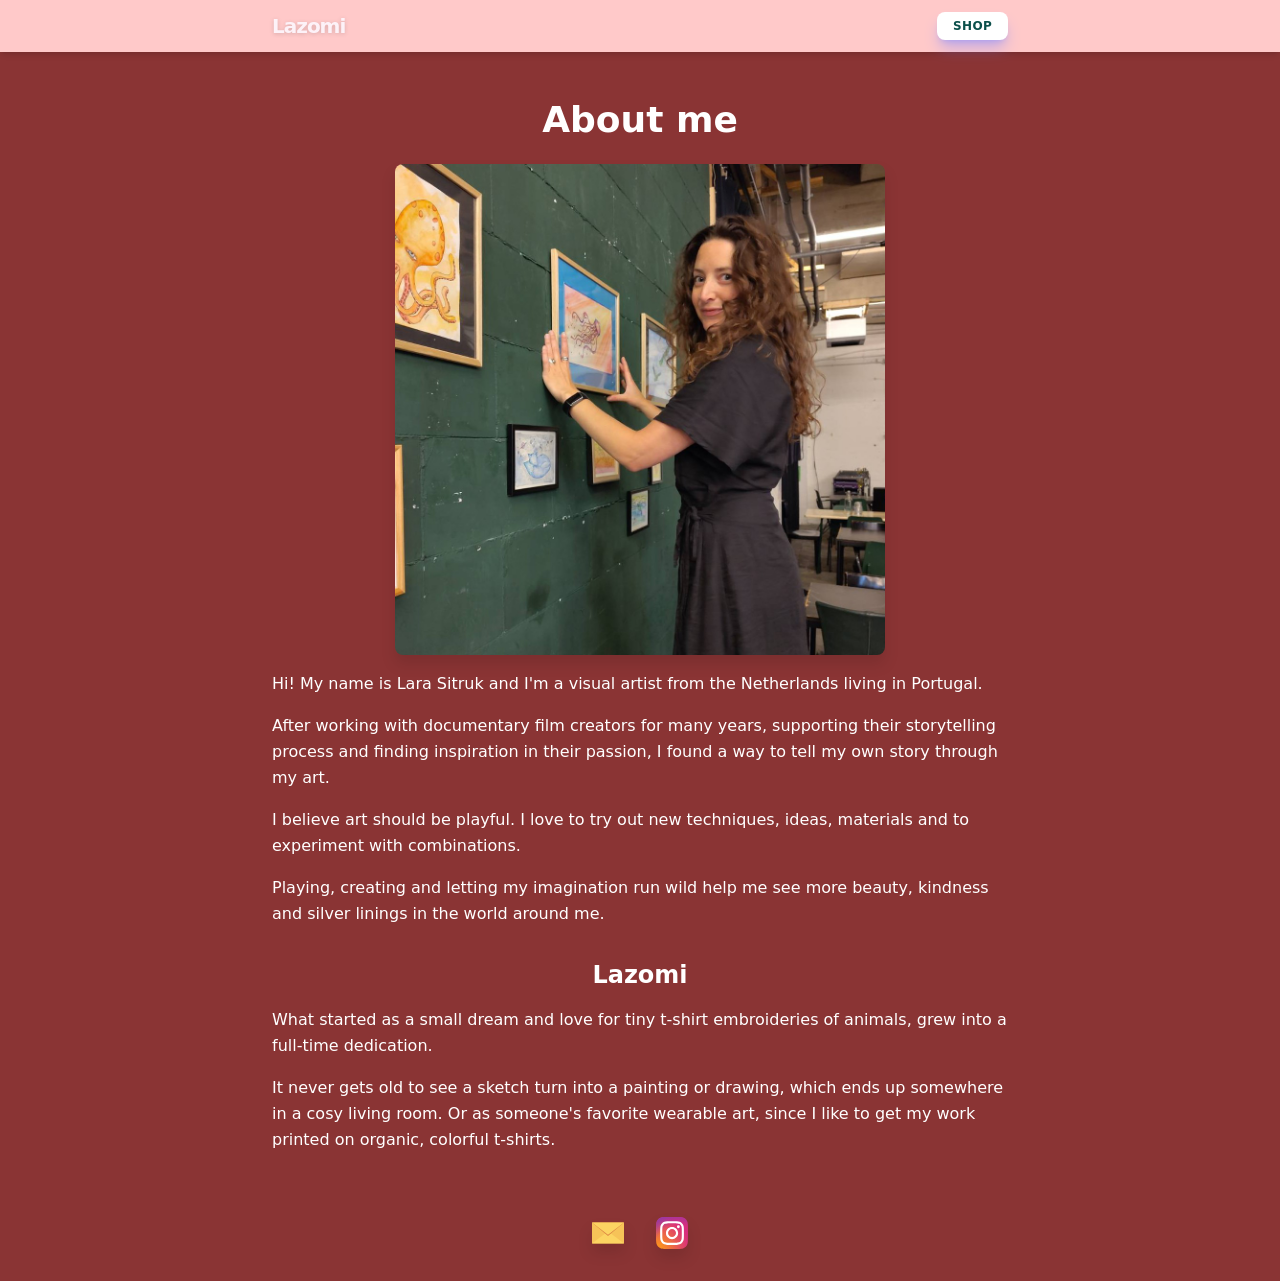
==== commit 6e2a58db: "Deploying to gh-pages from @ larasitruk/lazomi@220e9d5619df5b112b169ccabe30bd07703ebfa9 🚀" ====
--- a/bio.html
+++ b/bio.html
@@ -207,6 +207,7 @@
     </div>
 </header>
 
+<link rel="stylesheet" href="./slideshow.min.css" />
 <main class="markdown">
     <article>
         <h1>About me</h1>
@@ -249,5 +250,6 @@
 </div>
 </footer>
 
+        <script src="slideshow.js" defer></script>
     </body>
 </html>
--- a/style.css
+++ b/style.css
@@ -1,2 +1,2 @@
 /*! tailwindcss v4.3.2 | MIT License | https://tailwindcss.com */
-@layer properties{@supports (((-webkit-hyphens:none)) and (not (margin-trim:inline))) or ((-moz-orient:inline) and (not (color:rgb(from red r g b)))){*,:before,:after,::backdrop{--tw-translate-x:0;--tw-translate-y:0;--tw-translate-z:0;--tw-rotate-x:initial;--tw-rotate-y:initial;--tw-rotate-z:initial;--tw-skew-x:initial;--tw-skew-y:initial;--tw-border-style:solid;--tw-font-weight:initial;--tw-tracking:initial;--tw-blur:initial;--tw-brightness:initial;--tw-contrast:initial;--tw-grayscale:initial;--tw-hue-rotate:initial;--tw-invert:initial;--tw-opacity:initial;--tw-saturate:initial;--tw-sepia:initial;--tw-drop-shadow:initial;--tw-drop-shadow-color:initial;--tw-drop-shadow-alpha:100%;--tw-drop-shadow-size:initial;--tw-duration:initial;--tw-ease:initial;--tw-scale-x:1;--tw-scale-y:1;--tw-scale-z:1;--tw-shadow:0 0 #0000;--tw-shadow-color:initial;--tw-shadow-alpha:100%;--tw-inset-shadow:0 0 #0000;--tw-inset-shadow-color:initial;--tw-inset-shadow-alpha:100%;--tw-ring-color:initial;--tw-ring-shadow:0 0 #0000;--tw-inset-ring-color:initial;--tw-inset-ring-shadow:0 0 #0000;--tw-ring-inset:initial;--tw-ring-offset-width:0px;--tw-ring-offset-color:#fff;--tw-ring-offset-shadow:0 0 #0000;--tw-backdrop-blur:initial;--tw-backdrop-brightness:initial;--tw-backdrop-contrast:initial;--tw-backdrop-grayscale:initial;--tw-backdrop-hue-rotate:initial;--tw-backdrop-invert:initial;--tw-backdrop-opacity:initial;--tw-backdrop-saturate:initial;--tw-backdrop-sepia:initial;--tw-space-x-reverse:0;--tw-space-y-reverse:0;--tw-leading:initial}}}@layer theme{:root,:host{--font-sans:ui-sans-serif, system-ui, sans-serif, "Apple Color Emoji", "Segoe UI Emoji", "Segoe UI Symbol", "Noto Color Emoji";--font-mono:ui-monospace, SFMono-Regular, Menlo, Monaco, Consolas, "Liberation Mono", "Courier New", monospace;--color-red-200:oklch(88.5% .062 18.334);--color-red-400:oklch(70.4% .191 22.216);--color-orange-400:oklch(75% .183 55.934);--color-amber-50:oklch(98.7% .022 95.277);--color-yellow-300:oklch(90.5% .182 98.111);--color-green-400:oklch(79.2% .209 151.711);--color-emerald-300:oklch(84.5% .143 164.978);--color-teal-900:oklch(38.6% .063 188.416);--color-cyan-300:oklch(86.5% .127 207.078);--color-blue-400:oklch(70.7% .165 254.624);--color-blue-500:oklch(62.3% .214 259.815);--color-indigo-400:oklch(67.3% .182 276.935);--color-purple-300:oklch(82.7% .119 306.383);--color-pink-50:oklch(97.1% .014 343.198);--color-pink-400:oklch(71.8% .202 349.761);--color-gray-100:oklch(96.7% .003 264.542);--color-gray-300:oklch(87.2% .01 258.338);--color-gray-700:oklch(37.3% .034 259.733);--color-gray-800:oklch(27.8% .033 256.848);--color-gray-900:oklch(21% .034 264.665);--color-neutral-50:oklch(98.5% 0 0);--color-black:#000;--color-white:#fff;--spacing:.25rem;--container-3xl:48rem;--container-5xl:64rem;--text-xs:.75rem;--text-xs--line-height:calc(1 / .75);--text-sm:.875rem;--text-sm--line-height:calc(1.25 / .875);--text-lg:1.125rem;--text-lg--line-height:calc(1.75 / 1.125);--text-xl:1.25rem;--text-xl--line-height:calc(1.75 / 1.25);--text-2xl:1.5rem;--text-2xl--line-height:calc(2 / 1.5);--text-3xl:1.875rem;--text-3xl--line-height:calc(2.25 / 1.875);--text-4xl:2.25rem;--text-4xl--line-height:calc(2.5 / 2.25);--text-5xl:3rem;--text-5xl--line-height:1;--text-6xl:3.75rem;--text-6xl--line-height:1;--text-8xl:6rem;--text-8xl--line-height:1;--font-weight-bold:700;--font-weight-black:900;--tracking-tighter:-.05em;--tracking-wide:.025em;--tracking-widest:.1em;--leading-relaxed:1.625;--radius-md:.375rem;--radius-lg:.5rem;--drop-shadow-sm:0 1px 2px #00000026;--drop-shadow-lg:0 4px 4px #00000026;--drop-shadow-xl:0 9px 7px #0000001a;--drop-shadow-2xl:0 25px 25px #00000026;--ease-in-out:cubic-bezier(.4, 0, .2, 1);--blur-sm:8px;--default-transition-duration:.15s;--default-transition-timing-function:cubic-bezier(.4, 0, .2, 1);--default-font-family:var(--font-sans);--default-mono-font-family:var(--font-mono);--color-surround:#8a3434;--color-box:var(--color-red-200);--color-box-inner:var(--color-white);--color-box-animation:var(--color-blue-500);--color-primary:var(--color-pink-50);--color-secondary:var(--color-white)}}@layer base{*,:after,:before,::backdrop{box-sizing:border-box;border:0 solid;margin:0;padding:0}::file-selector-button{box-sizing:border-box;border:0 solid;margin:0;padding:0}html,:host{-webkit-text-size-adjust:100%;tab-size:4;line-height:1.5;font-family:var(--default-font-family,ui-sans-serif, system-ui, sans-serif, "Apple Color Emoji", "Segoe UI Emoji", "Segoe UI Symbol", "Noto Color Emoji");font-feature-settings:var(--default-font-feature-settings,normal);font-variation-settings:var(--default-font-variation-settings,normal);-webkit-tap-highlight-color:transparent}hr{height:0;color:inherit;border-top-width:1px}abbr:where([title]){text-decoration:underline dotted}h1,h2,h3,h4,h5,h6{font-size:inherit;font-weight:inherit}a{color:inherit;-webkit-text-decoration:inherit;-webkit-text-decoration:inherit;-webkit-text-decoration:inherit;text-decoration:inherit}b,strong{font-weight:bolder}code,kbd,samp,pre{font-family:var(--default-mono-font-family,ui-monospace, SFMono-Regular, Menlo, Monaco, Consolas, "Liberation Mono", "Courier New", monospace);font-feature-settings:var(--default-mono-font-feature-settings,normal);font-variation-settings:var(--default-mono-font-variation-settings,normal);font-size:1em}small{font-size:80%}sub,sup{vertical-align:baseline;font-size:75%;line-height:0;position:relative}sub{bottom:-.25em}sup{top:-.5em}table{text-indent:0;border-color:inherit;border-collapse:collapse}:-moz-focusring{outline:auto}progress{vertical-align:baseline}summary{display:list-item}ol,ul,menu{list-style:none}img,svg,video,canvas,audio,iframe,embed,object{vertical-align:middle;display:block}img,video{max-width:100%;height:auto}button,input,select,optgroup,textarea{font:inherit;font-feature-settings:inherit;font-variation-settings:inherit;letter-spacing:inherit;color:inherit;opacity:1;background-color:#0000;border-radius:0}::file-selector-button{font:inherit;font-feature-settings:inherit;font-variation-settings:inherit;letter-spacing:inherit;color:inherit;opacity:1;background-color:#0000;border-radius:0}:where(select:is([multiple],[size])) optgroup{font-weight:bolder}:where(select:is([multiple],[size])) optgroup option{padding-inline-start:20px}::file-selector-button{margin-inline-end:4px}::placeholder{opacity:1}@supports (not ((-webkit-appearance:-apple-pay-button))) or (contain-intrinsic-size:1px){::placeholder{color:currentColor}@supports (color:color-mix(in lab, red, red)){::placeholder{color:color-mix(in oklab, currentcolor 50%, transparent)}}}textarea{resize:vertical}::-webkit-search-decoration{-webkit-appearance:none}::-webkit-date-and-time-value{min-height:1lh;text-align:inherit}::-webkit-datetime-edit{display:inline-flex}::-webkit-datetime-edit-fields-wrapper{padding:0}::-webkit-datetime-edit{padding-block:0}::-webkit-datetime-edit-year-field{padding-block:0}::-webkit-datetime-edit-month-field{padding-block:0}::-webkit-datetime-edit-day-field{padding-block:0}::-webkit-datetime-edit-hour-field{padding-block:0}::-webkit-datetime-edit-minute-field{padding-block:0}::-webkit-datetime-edit-second-field{padding-block:0}::-webkit-datetime-edit-millisecond-field{padding-block:0}::-webkit-datetime-edit-meridiem-field{padding-block:0}::-webkit-calendar-picker-indicator{line-height:1}:-moz-ui-invalid{box-shadow:none}button,input:where([type=button],[type=reset],[type=submit]){appearance:button}::file-selector-button{appearance:button}::-webkit-inner-spin-button{height:auto}::-webkit-outer-spin-button{height:auto}[hidden]:where(:not([hidden=until-found])){display:none!important}}@layer components{body{background-color:var(--color-surround);color:var(--color-amber-50);overflow-x:hidden}.topbar{z-index:50;background-color:var(--color-box);--tw-shadow:0 4px 6px -1px var(--tw-shadow-color,#0000001a), 0 2px 4px -2px var(--tw-shadow-color,#0000001a);box-shadow:var(--tw-inset-shadow), var(--tw-inset-ring-shadow), var(--tw-ring-offset-shadow), var(--tw-ring-shadow), var(--tw-shadow);--tw-backdrop-blur:blur(var(--blur-sm));backdrop-filter:var(--tw-backdrop-blur,) var(--tw-backdrop-brightness,) var(--tw-backdrop-contrast,) var(--tw-backdrop-grayscale,) var(--tw-backdrop-hue-rotate,) var(--tw-backdrop-invert,) var(--tw-backdrop-opacity,) var(--tw-backdrop-saturate,) var(--tw-backdrop-sepia,);position:sticky;top:0}.topbar-content{max-width:var(--container-3xl);padding-inline:calc(var(--spacing) * 4);padding-block:calc(var(--spacing) * 3);justify-content:space-between;align-items:center;margin-inline:auto;display:flex}.topbar-nav{display:flex}:where(.topbar-nav>:not(:last-child)){--tw-space-x-reverse:0;margin-inline-start:calc(calc(var(--spacing) * 4) * var(--tw-space-x-reverse));margin-inline-end:calc(calc(var(--spacing) * 4) * calc(1 - var(--tw-space-x-reverse)))}.topbar-link{color:var(--color-gray-700);text-decoration-line:underline}@media (hover:hover){.topbar-link:hover{color:var(--color-gray-800)}}.brand{font-size:var(--text-xl);line-height:var(--tw-leading,var(--text-xl--line-height));--tw-font-weight:var(--font-weight-bold);font-weight:var(--font-weight-bold);--tw-tracking:var(--tracking-tighter);letter-spacing:var(--tracking-tighter);color:var(--color-primary)}@keyframes rotate{0%{transform:rotate(0)}to{transform:rotate(360deg)}}.btn-shop{border-radius:var(--radius-lg);background-color:var(--color-white);padding-inline:calc(var(--spacing) * 4);padding-block:calc(var(--spacing) * 1.5);font-size:var(--text-xs);line-height:var(--tw-leading,var(--text-xs--line-height));--tw-font-weight:var(--font-weight-bold);font-weight:var(--font-weight-bold);--tw-tracking:var(--tracking-widest);letter-spacing:var(--tracking-widest);color:var(--color-teal-900);text-transform:uppercase;--tw-shadow:0 10px 15px -3px var(--tw-shadow-color,#0000001a), 0 4px 6px -4px var(--tw-shadow-color,#0000001a);box-shadow:var(--tw-inset-shadow), var(--tw-inset-ring-shadow), var(--tw-ring-offset-shadow), var(--tw-ring-shadow), var(--tw-shadow);--tw-shadow-color:#7d87ff80;position:relative}@supports (color:color-mix(in lab, red, red)){.btn-shop{--tw-shadow-color:color-mix(in oklab, color-mix(in oklab, var(--color-indigo-400) 50%, transparent) var(--tw-shadow-alpha), transparent)}}.btn-shop{transition-property:all;transition-timing-function:var(--tw-ease,var(--default-transition-timing-function));transition-duration:var(--tw-duration,var(--default-transition-duration));--tw-duration:.3s;transition-duration:.3s}@media (hover:hover){.btn-shop:hover{--tw-shadow-color:#7d87ffe6}@supports (color:color-mix(in lab, red, red)){.btn-shop:hover{--tw-shadow-color:color-mix(in oklab, color-mix(in oklab, var(--color-indigo-400) 90%, transparent) var(--tw-shadow-alpha), transparent)}}.btn-shop:hover{--tw-drop-shadow-size:drop-shadow(0 25px 25px var(--tw-drop-shadow-color,#00000026));--tw-drop-shadow:drop-shadow(var(--drop-shadow-2xl));filter:var(--tw-blur,) var(--tw-brightness,) var(--tw-contrast,) var(--tw-grayscale,) var(--tw-hue-rotate,) var(--tw-invert,) var(--tw-saturate,) var(--tw-sepia,) var(--tw-drop-shadow,)}}.btn-shop:active{--tw-translate-y:calc(var(--spacing) * .5);translate:var(--tw-translate-x) var(--tw-translate-y);--tw-shadow:0 0 #0000;box-shadow:var(--tw-inset-shadow), var(--tw-inset-ring-shadow), var(--tw-ring-offset-shadow), var(--tw-ring-shadow), var(--tw-shadow);--tw-drop-shadow: ;filter:var(--tw-blur,) var(--tw-brightness,) var(--tw-contrast,) var(--tw-grayscale,) var(--tw-hue-rotate,) var(--tw-invert,) var(--tw-saturate,) var(--tw-sepia,) var(--tw-drop-shadow,)}.btn-shop{z-index:10}.markdown{max-width:var(--container-3xl);padding-inline:calc(var(--spacing) * 4);color:var(--color-secondary);margin-inline:auto}.markdown h1,.markdown h2,.markdown h3,.markdown h4,.markdown h5{scroll-margin-top:calc(var(--spacing) * 20)}.markdown h1{margin-top:calc(var(--spacing) * 12);margin-bottom:calc(var(--spacing) * 6);font-size:var(--text-4xl);line-height:var(--tw-leading,var(--text-4xl--line-height));--tw-font-weight:var(--font-weight-bold);font-weight:var(--font-weight-bold)}.markdown h2{margin-top:calc(var(--spacing) * 10);margin-bottom:calc(var(--spacing) * 5);font-size:var(--text-3xl);line-height:var(--tw-leading,var(--text-3xl--line-height));--tw-font-weight:var(--font-weight-bold);font-weight:var(--font-weight-bold)}.markdown h3{margin-top:calc(var(--spacing) * 8);margin-bottom:calc(var(--spacing) * 4);font-size:var(--text-2xl);line-height:var(--tw-leading,var(--text-2xl--line-height));--tw-font-weight:var(--font-weight-bold);font-weight:var(--font-weight-bold)}.markdown h4{margin-top:calc(var(--spacing) * 6);margin-bottom:calc(var(--spacing) * 3);font-size:var(--text-xl);line-height:var(--tw-leading,var(--text-xl--line-height));--tw-font-weight:var(--font-weight-bold);font-weight:var(--font-weight-bold)}.markdown h5{margin-top:calc(var(--spacing) * 4);margin-bottom:calc(var(--spacing) * 2);font-size:var(--text-lg);line-height:var(--tw-leading,var(--text-lg--line-height));--tw-font-weight:var(--font-weight-bold);font-weight:var(--font-weight-bold)}.markdown a{color:var(--color-blue-400);text-underline-offset:2px;transition-property:color,background-color,border-color,outline-color,text-decoration-color,fill,stroke,--tw-gradient-from,--tw-gradient-via,--tw-gradient-to;transition-timing-function:var(--tw-ease,var(--default-transition-timing-function));transition-duration:var(--tw-duration,var(--default-transition-duration));text-decoration-line:underline;text-decoration-thickness:1px}.markdown a:hover{color:var(--color-blue-500);text-decoration-thickness:2px}.markdown ul{margin-bottom:calc(var(--spacing) * 4);margin-left:calc(var(--spacing) * 6);list-style-type:disc;list-style-position:outside}:where(.markdown ul>:not(:last-child)){--tw-space-y-reverse:0;margin-block-start:calc(calc(var(--spacing) * 2) * var(--tw-space-y-reverse));margin-block-end:calc(calc(var(--spacing) * 2) * calc(1 - var(--tw-space-y-reverse)))}.markdown ol{margin-bottom:calc(var(--spacing) * 4);margin-left:calc(var(--spacing) * 6);list-style-type:decimal;list-style-position:outside}:where(.markdown ol>:not(:last-child)){--tw-space-y-reverse:0;margin-block-start:calc(calc(var(--spacing) * 2) * var(--tw-space-y-reverse));margin-block-end:calc(calc(var(--spacing) * 2) * calc(1 - var(--tw-space-y-reverse)))}.markdown p{margin-bottom:calc(var(--spacing) * 4);--tw-leading:var(--leading-relaxed);line-height:var(--leading-relaxed)}.markdown blockquote{margin-block:calc(var(--spacing) * 6);border-left-style:var(--tw-border-style);border-left-width:4px;border-color:var(--color-gray-300);padding-left:calc(var(--spacing) * 4);color:var(--color-gray-700);font-style:italic}.markdown code{background-color:var(--color-gray-100);padding-inline:var(--spacing);font-family:var(--font-mono);font-size:var(--text-sm);line-height:var(--tw-leading,var(--text-sm--line-height));border-radius:.25rem}.markdown pre{margin-block:calc(var(--spacing) * 6);border-radius:var(--radius-lg);background-color:var(--color-gray-900);padding:calc(var(--spacing) * 4);color:var(--color-gray-100);overflow-x:auto}.markdown pre code{color:inherit;background-color:#0000;padding:0}.markdown .heading-anchor{padding-left:calc(var(--spacing) * 3);font-size:var(--text-lg);line-height:var(--tw-leading,var(--text-lg--line-height));opacity:.5;display:none}.markdown img{border-radius:var(--radius-lg);border-style:var(--tw-border-style);background-color:var(--color-teal-900);border-width:2px}@media (width>=48rem){.markdown img{max-width:66.6667%}}.bubble{animation:1.8s ease-out infinite floatCloseBy}.b-left-1{--tx:-15px;--ty:-15px;width:8px;height:8px;animation-delay:0s;top:25%;left:-4px}.b-left-2{--tx:-20px;--ty:-5px;width:12px;height:12px;animation-delay:.9s;top:55%;left:-6px}.b-top-1{--tx:-8px;--ty:-25px;width:10px;height:10px;animation-delay:.2s;top:-6px;left:35%}.b-top-2{--tx:8px;--ty:-20px;width:8px;height:8px;animation-delay:1.1s;top:-4px;left:65%}.b-right-1{--tx:5px;--ty:-10px;width:11px;height:11px;animation-delay:.4s;top:35%;right:-6px}.b-right-2{--tx:5px;--ty:0px;width:9px;height:9px;animation-delay:1.3s;top:65%;right:-4px}.b-bottom-1{--tx:-5px;--ty:18px;width:10px;height:10px;animation-delay:.6s;bottom:-6px;left:30%}.b-bottom-2{--tx:10px;--ty:22px;width:13px;height:13px;animation-delay:1.5s;bottom:-4px;left:70%}@keyframes floatCloseBy{0%{opacity:0;transform:translate(0)scale(.4)}20%{opacity:1}70%{opacity:.8}to{transform:translate(var(--tx), var(--ty)) scale(1.1);opacity:0}}}@layer utilities{.pointer-events-none{pointer-events:none}.invisible{visibility:hidden}.absolute{position:absolute}.fixed{position:fixed}.relative{position:relative}.static{position:static}.inset-0{inset:0}.left-0{left:0}.z-0{z-index:0}.z-10{z-index:10}.z-40{z-index:40}.order-1{order:1}.order-2{order:2}.order-4{order:4}.order-5{order:5}.order-6{order:6}.col-span-2{grid-column:span 2/span 2}.container{width:100%}@media (width>=40rem){.container{max-width:40rem}}@media (width>=48rem){.container{max-width:48rem}}@media (width>=64rem){.container{max-width:64rem}}@media (width>=80rem){.container{max-width:80rem}}@media (width>=96rem){.container{max-width:96rem}}.mx-auto{margin-inline:auto}.my-8{margin-block:calc(var(--spacing) * 8)}.block{display:block}.contents{display:contents}.flex{display:flex}.grid{display:grid}.inline{display:inline}.inline-block{display:inline-block}.aspect-square{aspect-ratio:1}.h-8{height:calc(var(--spacing) * 8)}.h-dvh{height:100dvh}.h-full{height:100%}.w-8{width:calc(var(--spacing) * 8)}.w-full{width:100%}.max-w-5xl{max-width:var(--container-5xl)}.origin-center{transform-origin:50%}.translate-x-full{--tw-translate-x:100%;translate:var(--tw-translate-x) var(--tw-translate-y)}.transform{transform:var(--tw-rotate-x,) var(--tw-rotate-y,) var(--tw-rotate-z,) var(--tw-skew-x,) var(--tw-skew-y,)}.grid-cols-1{grid-template-columns:repeat(1,minmax(0,1fr))}.grid-cols-2{grid-template-columns:repeat(2,minmax(0,1fr))}.grid-rows-1{grid-template-rows:repeat(1,minmax(0,1fr))}.flex-wrap{flex-wrap:wrap}.place-items-center{place-items:center}.place-items-stretch{place-items:stretch stretch}.items-center{align-items:center}.items-stretch{align-items:stretch}.justify-center{justify-content:center}.gap-4{gap:calc(var(--spacing) * 4)}.gap-8{gap:calc(var(--spacing) * 8)}.overflow-hidden{overflow:hidden}.overflow-x-hidden{overflow-x:hidden}.rounded-full{border-radius:3.40282e38px}.rounded-md{border-radius:var(--radius-md)}.rounded-b-md{border-bottom-right-radius:var(--radius-md);border-bottom-left-radius:var(--radius-md)}.border{border-style:var(--tw-border-style);border-width:1px}.bg-\[\#782a39\]{background-color:#782a39}.bg-black\/40{background-color:#0006}@supports (color:color-mix(in lab, red, red)){.bg-black\/40{background-color:color-mix(in oklab, var(--color-black) 40%, transparent)}}.bg-black\/50{background-color:#00000080}@supports (color:color-mix(in lab, red, red)){.bg-black\/50{background-color:color-mix(in oklab, var(--color-black) 50%, transparent)}}.bg-box{background-color:var(--color-box)}.bg-box-animation{background-color:var(--color-box-animation)}.bg-cyan-300\/50{background-color:#53eafd80}@supports (color:color-mix(in lab, red, red)){.bg-cyan-300\/50{background-color:color-mix(in oklab, var(--color-cyan-300) 50%, transparent)}}.bg-emerald-300\/50{background-color:#5ee9b580}@supports (color:color-mix(in lab, red, red)){.bg-emerald-300\/50{background-color:color-mix(in oklab, var(--color-emerald-300) 50%, transparent)}}.bg-green-400\/50{background-color:#05df7280}@supports (color:color-mix(in lab, red, red)){.bg-green-400\/50{background-color:color-mix(in oklab, var(--color-green-400) 50%, transparent)}}.bg-orange-400\/50{background-color:#ff8b1a80}@supports (color:color-mix(in lab, red, red)){.bg-orange-400\/50{background-color:color-mix(in oklab, var(--color-orange-400) 50%, transparent)}}.bg-pink-400\/50{background-color:#fb64b680}@supports (color:color-mix(in lab, red, red)){.bg-pink-400\/50{background-color:color-mix(in oklab, var(--color-pink-400) 50%, transparent)}}.bg-purple-300\/50{background-color:#d9b3ff80}@supports (color:color-mix(in lab, red, red)){.bg-purple-300\/50{background-color:color-mix(in oklab, var(--color-purple-300) 50%, transparent)}}.bg-red-400\/50{background-color:#ff656880}@supports (color:color-mix(in lab, red, red)){.bg-red-400\/50{background-color:color-mix(in oklab, var(--color-red-400) 50%, transparent)}}.bg-yellow-300\/50{background-color:#ffe02a80}@supports (color:color-mix(in lab, red, red)){.bg-yellow-300\/50{background-color:color-mix(in oklab, var(--color-yellow-300) 50%, transparent)}}.object-cover{object-fit:cover}.pt-4{padding-top:calc(var(--spacing) * 4)}.pr-2{padding-right:calc(var(--spacing) * 2)}.pb-2{padding-bottom:calc(var(--spacing) * 2)}.pl-2{padding-left:calc(var(--spacing) * 2)}.text-center{text-align:center}.text-2xl{font-size:var(--text-2xl);line-height:var(--tw-leading,var(--text-2xl--line-height))}.text-4xl{font-size:var(--text-4xl);line-height:var(--tw-leading,var(--text-4xl--line-height))}.text-6xl{font-size:var(--text-6xl);line-height:var(--tw-leading,var(--text-6xl--line-height))}.text-lg{font-size:var(--text-lg);line-height:var(--tw-leading,var(--text-lg--line-height))}.text-xl{font-size:var(--text-xl);line-height:var(--tw-leading,var(--text-xl--line-height))}.font-black{--tw-font-weight:var(--font-weight-black);font-weight:var(--font-weight-black)}.tracking-wide{--tw-tracking:var(--tracking-wide);letter-spacing:var(--tracking-wide)}.tracking-widest{--tw-tracking:var(--tracking-widest);letter-spacing:var(--tracking-widest)}.text-box-inner{color:var(--color-box-inner)}.text-neutral-50{color:var(--color-neutral-50)}.text-primary{color:var(--color-primary)}.opacity-0{opacity:0}.opacity-100{opacity:1}.drop-shadow-\[0_1px_1px_rgba\(0\,0\,0\,0\.8\)\]{--tw-drop-shadow-size:drop-shadow(0 1px 1px var(--tw-drop-shadow-color,#000c));--tw-drop-shadow:var(--tw-drop-shadow-size);filter:var(--tw-blur,) var(--tw-brightness,) var(--tw-contrast,) var(--tw-grayscale,) var(--tw-hue-rotate,) var(--tw-invert,) var(--tw-saturate,) var(--tw-sepia,) var(--tw-drop-shadow,)}.drop-shadow-lg{--tw-drop-shadow-size:drop-shadow(0 4px 4px var(--tw-drop-shadow-color,#00000026));--tw-drop-shadow:drop-shadow(var(--drop-shadow-lg));filter:var(--tw-blur,) var(--tw-brightness,) var(--tw-contrast,) var(--tw-grayscale,) var(--tw-hue-rotate,) var(--tw-invert,) var(--tw-saturate,) var(--tw-sepia,) var(--tw-drop-shadow,)}.drop-shadow-sm{--tw-drop-shadow-size:drop-shadow(0 1px 2px var(--tw-drop-shadow-color,#00000026));--tw-drop-shadow:drop-shadow(var(--drop-shadow-sm));filter:var(--tw-blur,) var(--tw-brightness,) var(--tw-contrast,) var(--tw-grayscale,) var(--tw-hue-rotate,) var(--tw-invert,) var(--tw-saturate,) var(--tw-sepia,) var(--tw-drop-shadow,)}.drop-shadow-xl{--tw-drop-shadow-size:drop-shadow(0 9px 7px var(--tw-drop-shadow-color,#0000001a));--tw-drop-shadow:drop-shadow(var(--drop-shadow-xl));filter:var(--tw-blur,) var(--tw-brightness,) var(--tw-contrast,) var(--tw-grayscale,) var(--tw-hue-rotate,) var(--tw-invert,) var(--tw-saturate,) var(--tw-sepia,) var(--tw-drop-shadow,)}.grayscale-0{--tw-grayscale:grayscale(0%);filter:var(--tw-blur,) var(--tw-brightness,) var(--tw-contrast,) var(--tw-grayscale,) var(--tw-hue-rotate,) var(--tw-invert,) var(--tw-saturate,) var(--tw-sepia,) var(--tw-drop-shadow,)}.transition{transition-property:color,background-color,border-color,outline-color,text-decoration-color,fill,stroke,--tw-gradient-from,--tw-gradient-via,--tw-gradient-to,opacity,box-shadow,transform,translate,scale,rotate,filter,-webkit-backdrop-filter,backdrop-filter,display,content-visibility,overlay,pointer-events;transition-timing-function:var(--tw-ease,var(--default-transition-timing-function));transition-duration:var(--tw-duration,var(--default-transition-duration))}.transition-all{transition-property:all;transition-timing-function:var(--tw-ease,var(--default-transition-timing-function));transition-duration:var(--tw-duration,var(--default-transition-duration))}.duration-200{--tw-duration:.2s;transition-duration:.2s}.duration-300{--tw-duration:.3s;transition-duration:.3s}.duration-400{--tw-duration:.4s;transition-duration:.4s}.duration-500{--tw-duration:.5s;transition-duration:.5s}.ease-in-out{--tw-ease:var(--ease-in-out);transition-timing-function:var(--ease-in-out)}.select-none{-webkit-user-select:none;user-select:none}@media (hover:hover){.group-hover\:translate-x-0:is(:where(.group):hover *){--tw-translate-x:0;translate:var(--tw-translate-x) var(--tw-translate-y)}.group-hover\:scale-200:is(:where(.group):hover *){--tw-scale-x:200%;--tw-scale-y:200%;--tw-scale-z:200%;scale:var(--tw-scale-x) var(--tw-scale-y)}.group-hover\:grayscale:is(:where(.group):hover *){--tw-grayscale:grayscale(100%);filter:var(--tw-blur,) var(--tw-brightness,) var(--tw-contrast,) var(--tw-grayscale,) var(--tw-hue-rotate,) var(--tw-invert,) var(--tw-saturate,) var(--tw-sepia,) var(--tw-drop-shadow,)}.hover\:z-20:hover{z-index:20}.hover\:z-40:hover{z-index:40}.hover\:scale-105:hover{--tw-scale-x:105%;--tw-scale-y:105%;--tw-scale-z:105%;scale:var(--tw-scale-x) var(--tw-scale-y)}.hover\:scale-110:hover{--tw-scale-x:110%;--tw-scale-y:110%;--tw-scale-z:110%;scale:var(--tw-scale-x) var(--tw-scale-y)}.hover\:scale-120:hover{--tw-scale-x:120%;--tw-scale-y:120%;--tw-scale-z:120%;scale:var(--tw-scale-x) var(--tw-scale-y)}.hover\:opacity-70:hover{opacity:.7}.hover\:drop-shadow-2xl:hover{--tw-drop-shadow-size:drop-shadow(0 25px 25px var(--tw-drop-shadow-color,#00000026));--tw-drop-shadow:drop-shadow(var(--drop-shadow-2xl));filter:var(--tw-blur,) var(--tw-brightness,) var(--tw-contrast,) var(--tw-grayscale,) var(--tw-hue-rotate,) var(--tw-invert,) var(--tw-saturate,) var(--tw-sepia,) var(--tw-drop-shadow,)}.hover\:grayscale:hover{--tw-grayscale:grayscale(100%);filter:var(--tw-blur,) var(--tw-brightness,) var(--tw-contrast,) var(--tw-grayscale,) var(--tw-hue-rotate,) var(--tw-invert,) var(--tw-saturate,) var(--tw-sepia,) var(--tw-drop-shadow,)}}.active\:scale-95:active{--tw-scale-x:95%;--tw-scale-y:95%;--tw-scale-z:95%;scale:var(--tw-scale-x) var(--tw-scale-y)}@media (width>=48rem){.md\:order-3{order:3}.md\:col-span-3{grid-column:span 3/span 3}.md\:origin-bottom-right{transform-origin:100% 100%}.md\:origin-top-left{transform-origin:0 0}.md\:origin-top-right{transform-origin:100% 0}.md\:grid-cols-3{grid-template-columns:repeat(3,minmax(0,1fr))}.md\:gap-4{gap:calc(var(--spacing) * 4)}.md\:pb-4{padding-bottom:calc(var(--spacing) * 4)}.md\:text-2xl{font-size:var(--text-2xl);line-height:var(--tw-leading,var(--text-2xl--line-height))}.md\:text-4xl{font-size:var(--text-4xl);line-height:var(--tw-leading,var(--text-4xl--line-height))}.md\:text-5xl{font-size:var(--text-5xl);line-height:var(--tw-leading,var(--text-5xl--line-height))}.md\:text-6xl{font-size:var(--text-6xl);line-height:var(--tw-leading,var(--text-6xl--line-height))}.md\:text-8xl{font-size:var(--text-8xl);line-height:var(--tw-leading,var(--text-8xl--line-height))}}}@property --tw-translate-x{syntax:"*";inherits:false;initial-value:0}@property --tw-translate-y{syntax:"*";inherits:false;initial-value:0}@property --tw-translate-z{syntax:"*";inherits:false;initial-value:0}@property --tw-rotate-x{syntax:"*";inherits:false}@property --tw-rotate-y{syntax:"*";inherits:false}@property --tw-rotate-z{syntax:"*";inherits:false}@property --tw-skew-x{syntax:"*";inherits:false}@property --tw-skew-y{syntax:"*";inherits:false}@property --tw-border-style{syntax:"*";inherits:false;initial-value:solid}@property --tw-font-weight{syntax:"*";inherits:false}@property --tw-tracking{syntax:"*";inherits:false}@property --tw-blur{syntax:"*";inherits:false}@property --tw-brightness{syntax:"*";inherits:false}@property --tw-contrast{syntax:"*";inherits:false}@property --tw-grayscale{syntax:"*";inherits:false}@property --tw-hue-rotate{syntax:"*";inherits:false}@property --tw-invert{syntax:"*";inherits:false}@property --tw-opacity{syntax:"*";inherits:false}@property --tw-saturate{syntax:"*";inherits:false}@property --tw-sepia{syntax:"*";inherits:false}@property --tw-drop-shadow{syntax:"*";inherits:false}@property --tw-drop-shadow-color{syntax:"*";inherits:false}@property --tw-drop-shadow-alpha{syntax:"<percentage>";inherits:false;initial-value:100%}@property --tw-drop-shadow-size{syntax:"*";inherits:false}@property --tw-duration{syntax:"*";inherits:false}@property --tw-ease{syntax:"*";inherits:false}@property --tw-scale-x{syntax:"*";inherits:false;initial-value:1}@property --tw-scale-y{syntax:"*";inherits:false;initial-value:1}@property --tw-scale-z{syntax:"*";inherits:false;initial-value:1}@property --tw-shadow{syntax:"*";inherits:false;initial-value:0 0 #0000}@property --tw-shadow-color{syntax:"*";inherits:false}@property --tw-shadow-alpha{syntax:"<percentage>";inherits:false;initial-value:100%}@property --tw-inset-shadow{syntax:"*";inherits:false;initial-value:0 0 #0000}@property --tw-inset-shadow-color{syntax:"*";inherits:false}@property --tw-inset-shadow-alpha{syntax:"<percentage>";inherits:false;initial-value:100%}@property --tw-ring-color{syntax:"*";inherits:false}@property --tw-ring-shadow{syntax:"*";inherits:false;initial-value:0 0 #0000}@property --tw-inset-ring-color{syntax:"*";inherits:false}@property --tw-inset-ring-shadow{syntax:"*";inherits:false;initial-value:0 0 #0000}@property --tw-ring-inset{syntax:"*";inherits:false}@property --tw-ring-offset-width{syntax:"<length>";inherits:false;initial-value:0}@property --tw-ring-offset-color{syntax:"*";inherits:false;initial-value:#fff}@property --tw-ring-offset-shadow{syntax:"*";inherits:false;initial-value:0 0 #0000}@property --tw-backdrop-blur{syntax:"*";inherits:false}@property --tw-backdrop-brightness{syntax:"*";inherits:false}@property --tw-backdrop-contrast{syntax:"*";inherits:false}@property --tw-backdrop-grayscale{syntax:"*";inherits:false}@property --tw-backdrop-hue-rotate{syntax:"*";inherits:false}@property --tw-backdrop-invert{syntax:"*";inherits:false}@property --tw-backdrop-opacity{syntax:"*";inherits:false}@property --tw-backdrop-saturate{syntax:"*";inherits:false}@property --tw-backdrop-sepia{syntax:"*";inherits:false}@property --tw-space-x-reverse{syntax:"*";inherits:false;initial-value:0}@property --tw-space-y-reverse{syntax:"*";inherits:false;initial-value:0}@property --tw-leading{syntax:"*";inherits:false}+@layer properties{@supports (((-webkit-hyphens:none)) and (not (margin-trim:inline))) or ((-moz-orient:inline) and (not (color:rgb(from red r g b)))){*,:before,:after,::backdrop{--tw-translate-x:0;--tw-translate-y:0;--tw-translate-z:0;--tw-rotate-x:initial;--tw-rotate-y:initial;--tw-rotate-z:initial;--tw-skew-x:initial;--tw-skew-y:initial;--tw-border-style:solid;--tw-font-weight:initial;--tw-tracking:initial;--tw-blur:initial;--tw-brightness:initial;--tw-contrast:initial;--tw-grayscale:initial;--tw-hue-rotate:initial;--tw-invert:initial;--tw-opacity:initial;--tw-saturate:initial;--tw-sepia:initial;--tw-drop-shadow:initial;--tw-drop-shadow-color:initial;--tw-drop-shadow-alpha:100%;--tw-drop-shadow-size:initial;--tw-duration:initial;--tw-ease:initial;--tw-scale-x:1;--tw-scale-y:1;--tw-scale-z:1;--tw-shadow:0 0 #0000;--tw-shadow-color:initial;--tw-shadow-alpha:100%;--tw-inset-shadow:0 0 #0000;--tw-inset-shadow-color:initial;--tw-inset-shadow-alpha:100%;--tw-ring-color:initial;--tw-ring-shadow:0 0 #0000;--tw-inset-ring-color:initial;--tw-inset-ring-shadow:0 0 #0000;--tw-ring-inset:initial;--tw-ring-offset-width:0px;--tw-ring-offset-color:#fff;--tw-ring-offset-shadow:0 0 #0000;--tw-backdrop-blur:initial;--tw-backdrop-brightness:initial;--tw-backdrop-contrast:initial;--tw-backdrop-grayscale:initial;--tw-backdrop-hue-rotate:initial;--tw-backdrop-invert:initial;--tw-backdrop-opacity:initial;--tw-backdrop-saturate:initial;--tw-backdrop-sepia:initial;--tw-space-x-reverse:0;--tw-space-y-reverse:0;--tw-leading:initial}}}@layer theme{:root,:host{--font-sans:ui-sans-serif, system-ui, sans-serif, "Apple Color Emoji", "Segoe UI Emoji", "Segoe UI Symbol", "Noto Color Emoji";--font-mono:ui-monospace, SFMono-Regular, Menlo, Monaco, Consolas, "Liberation Mono", "Courier New", monospace;--color-red-200:oklch(88.5% .062 18.334);--color-red-400:oklch(70.4% .191 22.216);--color-orange-400:oklch(75% .183 55.934);--color-amber-50:oklch(98.7% .022 95.277);--color-yellow-300:oklch(90.5% .182 98.111);--color-green-400:oklch(79.2% .209 151.711);--color-emerald-300:oklch(84.5% .143 164.978);--color-teal-900:oklch(38.6% .063 188.416);--color-cyan-300:oklch(86.5% .127 207.078);--color-blue-400:oklch(70.7% .165 254.624);--color-blue-500:oklch(62.3% .214 259.815);--color-indigo-400:oklch(67.3% .182 276.935);--color-purple-300:oklch(82.7% .119 306.383);--color-pink-50:oklch(97.1% .014 343.198);--color-pink-400:oklch(71.8% .202 349.761);--color-gray-100:oklch(96.7% .003 264.542);--color-gray-300:oklch(87.2% .01 258.338);--color-gray-700:oklch(37.3% .034 259.733);--color-gray-800:oklch(27.8% .033 256.848);--color-gray-900:oklch(21% .034 264.665);--color-neutral-50:oklch(98.5% 0 0);--color-black:#000;--color-white:#fff;--spacing:.25rem;--container-3xl:48rem;--container-5xl:64rem;--text-xs:.75rem;--text-xs--line-height:calc(1 / .75);--text-sm:.875rem;--text-sm--line-height:calc(1.25 / .875);--text-lg:1.125rem;--text-lg--line-height:calc(1.75 / 1.125);--text-xl:1.25rem;--text-xl--line-height:calc(1.75 / 1.25);--text-2xl:1.5rem;--text-2xl--line-height:calc(2 / 1.5);--text-3xl:1.875rem;--text-3xl--line-height:calc(2.25 / 1.875);--text-4xl:2.25rem;--text-4xl--line-height:calc(2.5 / 2.25);--text-5xl:3rem;--text-5xl--line-height:1;--text-6xl:3.75rem;--text-6xl--line-height:1;--text-8xl:6rem;--text-8xl--line-height:1;--font-weight-bold:700;--font-weight-black:900;--tracking-tighter:-.05em;--tracking-wide:.025em;--tracking-widest:.1em;--leading-relaxed:1.625;--radius-md:.375rem;--radius-lg:.5rem;--drop-shadow-sm:0 1px 2px #00000026;--drop-shadow-lg:0 4px 4px #00000026;--drop-shadow-xl:0 9px 7px #0000001a;--drop-shadow-2xl:0 25px 25px #00000026;--ease-in-out:cubic-bezier(.4, 0, .2, 1);--blur-sm:8px;--default-transition-duration:.15s;--default-transition-timing-function:cubic-bezier(.4, 0, .2, 1);--default-font-family:var(--font-sans);--default-mono-font-family:var(--font-mono);--color-surround:#8a3434;--color-box:var(--color-red-200);--color-box-inner:var(--color-white);--color-box-animation:var(--color-blue-500);--color-primary:var(--color-pink-50);--color-secondary:var(--color-white)}}@layer base{*,:after,:before,::backdrop{box-sizing:border-box;border:0 solid;margin:0;padding:0}::file-selector-button{box-sizing:border-box;border:0 solid;margin:0;padding:0}html,:host{-webkit-text-size-adjust:100%;tab-size:4;line-height:1.5;font-family:var(--default-font-family,ui-sans-serif, system-ui, sans-serif, "Apple Color Emoji", "Segoe UI Emoji", "Segoe UI Symbol", "Noto Color Emoji");font-feature-settings:var(--default-font-feature-settings,normal);font-variation-settings:var(--default-font-variation-settings,normal);-webkit-tap-highlight-color:transparent}hr{height:0;color:inherit;border-top-width:1px}abbr:where([title]){text-decoration:underline dotted}h1,h2,h3,h4,h5,h6{font-size:inherit;font-weight:inherit}a{color:inherit;-webkit-text-decoration:inherit;-webkit-text-decoration:inherit;-webkit-text-decoration:inherit;text-decoration:inherit}b,strong{font-weight:bolder}code,kbd,samp,pre{font-family:var(--default-mono-font-family,ui-monospace, SFMono-Regular, Menlo, Monaco, Consolas, "Liberation Mono", "Courier New", monospace);font-feature-settings:var(--default-mono-font-feature-settings,normal);font-variation-settings:var(--default-mono-font-variation-settings,normal);font-size:1em}small{font-size:80%}sub,sup{vertical-align:baseline;font-size:75%;line-height:0;position:relative}sub{bottom:-.25em}sup{top:-.5em}table{text-indent:0;border-color:inherit;border-collapse:collapse}:-moz-focusring{outline:auto}progress{vertical-align:baseline}summary{display:list-item}ol,ul,menu{list-style:none}img,svg,video,canvas,audio,iframe,embed,object{vertical-align:middle;display:block}img,video{max-width:100%;height:auto}button,input,select,optgroup,textarea{font:inherit;font-feature-settings:inherit;font-variation-settings:inherit;letter-spacing:inherit;color:inherit;opacity:1;background-color:#0000;border-radius:0}::file-selector-button{font:inherit;font-feature-settings:inherit;font-variation-settings:inherit;letter-spacing:inherit;color:inherit;opacity:1;background-color:#0000;border-radius:0}:where(select:is([multiple],[size])) optgroup{font-weight:bolder}:where(select:is([multiple],[size])) optgroup option{padding-inline-start:20px}::file-selector-button{margin-inline-end:4px}::placeholder{opacity:1}@supports (not ((-webkit-appearance:-apple-pay-button))) or (contain-intrinsic-size:1px){::placeholder{color:currentColor}@supports (color:color-mix(in lab, red, red)){::placeholder{color:color-mix(in oklab, currentcolor 50%, transparent)}}}textarea{resize:vertical}::-webkit-search-decoration{-webkit-appearance:none}::-webkit-date-and-time-value{min-height:1lh;text-align:inherit}::-webkit-datetime-edit{display:inline-flex}::-webkit-datetime-edit-fields-wrapper{padding:0}::-webkit-datetime-edit{padding-block:0}::-webkit-datetime-edit-year-field{padding-block:0}::-webkit-datetime-edit-month-field{padding-block:0}::-webkit-datetime-edit-day-field{padding-block:0}::-webkit-datetime-edit-hour-field{padding-block:0}::-webkit-datetime-edit-minute-field{padding-block:0}::-webkit-datetime-edit-second-field{padding-block:0}::-webkit-datetime-edit-millisecond-field{padding-block:0}::-webkit-datetime-edit-meridiem-field{padding-block:0}::-webkit-calendar-picker-indicator{line-height:1}:-moz-ui-invalid{box-shadow:none}button,input:where([type=button],[type=reset],[type=submit]){appearance:button}::file-selector-button{appearance:button}::-webkit-inner-spin-button{height:auto}::-webkit-outer-spin-button{height:auto}[hidden]:where(:not([hidden=until-found])){display:none!important}}@layer components{body{background-color:var(--color-surround);color:var(--color-amber-50);overflow-x:hidden}.topbar{z-index:50;background-color:var(--color-box);--tw-shadow:0 4px 6px -1px var(--tw-shadow-color,#0000001a), 0 2px 4px -2px var(--tw-shadow-color,#0000001a);box-shadow:var(--tw-inset-shadow), var(--tw-inset-ring-shadow), var(--tw-ring-offset-shadow), var(--tw-ring-shadow), var(--tw-shadow);--tw-backdrop-blur:blur(var(--blur-sm));backdrop-filter:var(--tw-backdrop-blur,) var(--tw-backdrop-brightness,) var(--tw-backdrop-contrast,) var(--tw-backdrop-grayscale,) var(--tw-backdrop-hue-rotate,) var(--tw-backdrop-invert,) var(--tw-backdrop-opacity,) var(--tw-backdrop-saturate,) var(--tw-backdrop-sepia,);position:sticky;top:0}.topbar-content{max-width:var(--container-3xl);padding-inline:calc(var(--spacing) * 4);padding-block:calc(var(--spacing) * 3);justify-content:space-between;align-items:center;margin-inline:auto;display:flex}.topbar-nav{display:flex}:where(.topbar-nav>:not(:last-child)){--tw-space-x-reverse:0;margin-inline-start:calc(calc(var(--spacing) * 4) * var(--tw-space-x-reverse));margin-inline-end:calc(calc(var(--spacing) * 4) * calc(1 - var(--tw-space-x-reverse)))}.topbar-link{color:var(--color-gray-700);text-decoration-line:underline}@media (hover:hover){.topbar-link:hover{color:var(--color-gray-800)}}.brand{font-size:var(--text-xl);line-height:var(--tw-leading,var(--text-xl--line-height));--tw-font-weight:var(--font-weight-bold);font-weight:var(--font-weight-bold);--tw-tracking:var(--tracking-tighter);letter-spacing:var(--tracking-tighter);color:var(--color-primary)}@keyframes rotate{0%{transform:rotate(0)}to{transform:rotate(360deg)}}.btn-shop{border-radius:var(--radius-lg);background-color:var(--color-white);padding-inline:calc(var(--spacing) * 4);padding-block:calc(var(--spacing) * 1.5);font-size:var(--text-xs);line-height:var(--tw-leading,var(--text-xs--line-height));--tw-font-weight:var(--font-weight-bold);font-weight:var(--font-weight-bold);--tw-tracking:var(--tracking-widest);letter-spacing:var(--tracking-widest);color:var(--color-teal-900);text-transform:uppercase;--tw-shadow:0 10px 15px -3px var(--tw-shadow-color,#0000001a), 0 4px 6px -4px var(--tw-shadow-color,#0000001a);box-shadow:var(--tw-inset-shadow), var(--tw-inset-ring-shadow), var(--tw-ring-offset-shadow), var(--tw-ring-shadow), var(--tw-shadow);--tw-shadow-color:#7d87ff80;position:relative}@supports (color:color-mix(in lab, red, red)){.btn-shop{--tw-shadow-color:color-mix(in oklab, color-mix(in oklab, var(--color-indigo-400) 50%, transparent) var(--tw-shadow-alpha), transparent)}}.btn-shop{transition-property:all;transition-timing-function:var(--tw-ease,var(--default-transition-timing-function));transition-duration:var(--tw-duration,var(--default-transition-duration));--tw-duration:.3s;transition-duration:.3s}@media (hover:hover){.btn-shop:hover{--tw-shadow-color:#7d87ffe6}@supports (color:color-mix(in lab, red, red)){.btn-shop:hover{--tw-shadow-color:color-mix(in oklab, color-mix(in oklab, var(--color-indigo-400) 90%, transparent) var(--tw-shadow-alpha), transparent)}}.btn-shop:hover{--tw-drop-shadow-size:drop-shadow(0 25px 25px var(--tw-drop-shadow-color,#00000026));--tw-drop-shadow:drop-shadow(var(--drop-shadow-2xl));filter:var(--tw-blur,) var(--tw-brightness,) var(--tw-contrast,) var(--tw-grayscale,) var(--tw-hue-rotate,) var(--tw-invert,) var(--tw-saturate,) var(--tw-sepia,) var(--tw-drop-shadow,)}}.btn-shop:active{--tw-translate-y:calc(var(--spacing) * .5);translate:var(--tw-translate-x) var(--tw-translate-y);--tw-shadow:0 0 #0000;box-shadow:var(--tw-inset-shadow), var(--tw-inset-ring-shadow), var(--tw-ring-offset-shadow), var(--tw-ring-shadow), var(--tw-shadow);--tw-drop-shadow: ;filter:var(--tw-blur,) var(--tw-brightness,) var(--tw-contrast,) var(--tw-grayscale,) var(--tw-hue-rotate,) var(--tw-invert,) var(--tw-saturate,) var(--tw-sepia,) var(--tw-drop-shadow,)}.btn-shop{z-index:10}.markdown{max-width:var(--container-3xl);padding-inline:calc(var(--spacing) * 4);color:var(--color-secondary);margin-inline:auto}.markdown h1,.markdown h2,.markdown h3,.markdown h4,.markdown h5{scroll-margin-top:calc(var(--spacing) * 20);text-align:center}.markdown h1{margin-top:calc(var(--spacing) * 12);margin-bottom:calc(var(--spacing) * 6);font-size:var(--text-4xl);line-height:var(--tw-leading,var(--text-4xl--line-height));--tw-font-weight:var(--font-weight-bold);font-weight:var(--font-weight-bold)}.markdown h2{margin-top:calc(var(--spacing) * 10);margin-bottom:calc(var(--spacing) * 5);font-size:var(--text-3xl);line-height:var(--tw-leading,var(--text-3xl--line-height));--tw-font-weight:var(--font-weight-bold);font-weight:var(--font-weight-bold)}.markdown h3{margin-top:calc(var(--spacing) * 8);margin-bottom:calc(var(--spacing) * 4);font-size:var(--text-2xl);line-height:var(--tw-leading,var(--text-2xl--line-height));--tw-font-weight:var(--font-weight-bold);font-weight:var(--font-weight-bold)}.markdown h4{margin-top:calc(var(--spacing) * 6);margin-bottom:calc(var(--spacing) * 3);font-size:var(--text-xl);line-height:var(--tw-leading,var(--text-xl--line-height));--tw-font-weight:var(--font-weight-bold);font-weight:var(--font-weight-bold)}.markdown h5{margin-top:calc(var(--spacing) * 4);margin-bottom:calc(var(--spacing) * 2);font-size:var(--text-lg);line-height:var(--tw-leading,var(--text-lg--line-height));--tw-font-weight:var(--font-weight-bold);font-weight:var(--font-weight-bold)}.markdown a{color:var(--color-blue-400);text-underline-offset:2px;transition-property:color,background-color,border-color,outline-color,text-decoration-color,fill,stroke,--tw-gradient-from,--tw-gradient-via,--tw-gradient-to;transition-timing-function:var(--tw-ease,var(--default-transition-timing-function));transition-duration:var(--tw-duration,var(--default-transition-duration));text-decoration-line:underline;text-decoration-thickness:1px}.markdown a:hover{color:var(--color-blue-500);text-decoration-thickness:2px}.markdown ul{margin-bottom:calc(var(--spacing) * 4);margin-left:calc(var(--spacing) * 6);list-style-type:disc;list-style-position:outside}:where(.markdown ul>:not(:last-child)){--tw-space-y-reverse:0;margin-block-start:calc(calc(var(--spacing) * 2) * var(--tw-space-y-reverse));margin-block-end:calc(calc(var(--spacing) * 2) * calc(1 - var(--tw-space-y-reverse)))}.markdown ol{margin-bottom:calc(var(--spacing) * 4);margin-left:calc(var(--spacing) * 6);list-style-type:decimal;list-style-position:outside}:where(.markdown ol>:not(:last-child)){--tw-space-y-reverse:0;margin-block-start:calc(calc(var(--spacing) * 2) * var(--tw-space-y-reverse));margin-block-end:calc(calc(var(--spacing) * 2) * calc(1 - var(--tw-space-y-reverse)))}.markdown p{margin-bottom:calc(var(--spacing) * 4);--tw-leading:var(--leading-relaxed);line-height:var(--leading-relaxed)}.markdown blockquote{margin-block:calc(var(--spacing) * 6);border-left-style:var(--tw-border-style);border-left-width:4px;border-color:var(--color-gray-300);padding-left:calc(var(--spacing) * 4);color:var(--color-gray-700);font-style:italic}.markdown code{background-color:var(--color-gray-100);padding-inline:var(--spacing);font-family:var(--font-mono);font-size:var(--text-sm);line-height:var(--tw-leading,var(--text-sm--line-height));border-radius:.25rem}.markdown pre{margin-block:calc(var(--spacing) * 6);border-radius:var(--radius-lg);background-color:var(--color-gray-900);padding:calc(var(--spacing) * 4);color:var(--color-gray-100);overflow-x:auto}.markdown pre code{color:inherit;background-color:#0000;padding:0}.markdown .heading-anchor{padding-left:calc(var(--spacing) * 3);font-size:var(--text-lg);line-height:var(--tw-leading,var(--text-lg--line-height));opacity:.5;display:none}.markdown img{border-radius:var(--radius-lg);text-align:center;--tw-drop-shadow-size:drop-shadow(0 9px 7px var(--tw-drop-shadow-color,#0000001a));--tw-drop-shadow:drop-shadow(var(--drop-shadow-xl));filter:var(--tw-blur,) var(--tw-brightness,) var(--tw-contrast,) var(--tw-grayscale,) var(--tw-hue-rotate,) var(--tw-invert,) var(--tw-saturate,) var(--tw-sepia,) var(--tw-drop-shadow,);margin-inline:auto}@media (width>=48rem){.markdown img{max-width:66.6667%}}.markdown .slideshow p{padding-inline:calc(var(--spacing) * 3);padding-bottom:calc(var(--spacing) * 12)}@media (width>=48rem){.markdown .slideshow p{padding-inline:calc(var(--spacing) * 6);padding-top:calc(var(--spacing) * 12)}}.bubble{animation:1.8s ease-out infinite floatCloseBy}.b-left-1{--tx:-15px;--ty:-15px;width:8px;height:8px;animation-delay:0s;top:25%;left:-4px}.b-left-2{--tx:-20px;--ty:-5px;width:12px;height:12px;animation-delay:.9s;top:55%;left:-6px}.b-top-1{--tx:-8px;--ty:-25px;width:10px;height:10px;animation-delay:.2s;top:-6px;left:35%}.b-top-2{--tx:8px;--ty:-20px;width:8px;height:8px;animation-delay:1.1s;top:-4px;left:65%}.b-right-1{--tx:5px;--ty:-10px;width:11px;height:11px;animation-delay:.4s;top:35%;right:-6px}.b-right-2{--tx:5px;--ty:0px;width:9px;height:9px;animation-delay:1.3s;top:65%;right:-4px}.b-bottom-1{--tx:-5px;--ty:18px;width:10px;height:10px;animation-delay:.6s;bottom:-6px;left:30%}.b-bottom-2{--tx:10px;--ty:22px;width:13px;height:13px;animation-delay:1.5s;bottom:-4px;left:70%}@keyframes floatCloseBy{0%{opacity:0;transform:translate(0)scale(.4)}20%{opacity:1}70%{opacity:.8}to{transform:translate(var(--tx), var(--ty)) scale(1.1);opacity:0}}}@layer utilities{.pointer-events-none{pointer-events:none}.invisible{visibility:hidden}.absolute{position:absolute}.fixed{position:fixed}.relative{position:relative}.static{position:static}.inset-0{inset:0}.left-0{left:0}.z-0{z-index:0}.z-10{z-index:10}.z-40{z-index:40}.order-1{order:1}.order-2{order:2}.order-4{order:4}.order-5{order:5}.order-6{order:6}.col-span-2{grid-column:span 2/span 2}.container{width:100%}@media (width>=40rem){.container{max-width:40rem}}@media (width>=48rem){.container{max-width:48rem}}@media (width>=64rem){.container{max-width:64rem}}@media (width>=80rem){.container{max-width:80rem}}@media (width>=96rem){.container{max-width:96rem}}.mx-auto{margin-inline:auto}.my-8{margin-block:calc(var(--spacing) * 8)}.block{display:block}.contents{display:contents}.flex{display:flex}.grid{display:grid}.inline{display:inline}.inline-block{display:inline-block}.aspect-square{aspect-ratio:1}.h-8{height:calc(var(--spacing) * 8)}.h-dvh{height:100dvh}.h-full{height:100%}.w-8{width:calc(var(--spacing) * 8)}.w-full{width:100%}.max-w-5xl{max-width:var(--container-5xl)}.origin-center{transform-origin:50%}.translate-x-full{--tw-translate-x:100%;translate:var(--tw-translate-x) var(--tw-translate-y)}.transform{transform:var(--tw-rotate-x,) var(--tw-rotate-y,) var(--tw-rotate-z,) var(--tw-skew-x,) var(--tw-skew-y,)}.grid-cols-1{grid-template-columns:repeat(1,minmax(0,1fr))}.grid-cols-2{grid-template-columns:repeat(2,minmax(0,1fr))}.grid-rows-1{grid-template-rows:repeat(1,minmax(0,1fr))}.flex-wrap{flex-wrap:wrap}.place-items-center{place-items:center}.place-items-stretch{place-items:stretch stretch}.items-center{align-items:center}.items-stretch{align-items:stretch}.justify-center{justify-content:center}.gap-4{gap:calc(var(--spacing) * 4)}.gap-8{gap:calc(var(--spacing) * 8)}.overflow-hidden{overflow:hidden}.overflow-x-hidden{overflow-x:hidden}.rounded-full{border-radius:3.40282e38px}.rounded-md{border-radius:var(--radius-md)}.rounded-b-md{border-bottom-right-radius:var(--radius-md);border-bottom-left-radius:var(--radius-md)}.border{border-style:var(--tw-border-style);border-width:1px}.bg-black\/10{background-color:#0000001a}@supports (color:color-mix(in lab, red, red)){.bg-black\/10{background-color:color-mix(in oklab, var(--color-black) 10%, transparent)}}.bg-black\/30{background-color:#0000004d}@supports (color:color-mix(in lab, red, red)){.bg-black\/30{background-color:color-mix(in oklab, var(--color-black) 30%, transparent)}}.bg-box{background-color:var(--color-box)}.bg-box-animation{background-color:var(--color-box-animation)}.bg-cyan-300\/50{background-color:#53eafd80}@supports (color:color-mix(in lab, red, red)){.bg-cyan-300\/50{background-color:color-mix(in oklab, var(--color-cyan-300) 50%, transparent)}}.bg-emerald-300\/50{background-color:#5ee9b580}@supports (color:color-mix(in lab, red, red)){.bg-emerald-300\/50{background-color:color-mix(in oklab, var(--color-emerald-300) 50%, transparent)}}.bg-green-400\/50{background-color:#05df7280}@supports (color:color-mix(in lab, red, red)){.bg-green-400\/50{background-color:color-mix(in oklab, var(--color-green-400) 50%, transparent)}}.bg-orange-400\/50{background-color:#ff8b1a80}@supports (color:color-mix(in lab, red, red)){.bg-orange-400\/50{background-color:color-mix(in oklab, var(--color-orange-400) 50%, transparent)}}.bg-pink-400\/50{background-color:#fb64b680}@supports (color:color-mix(in lab, red, red)){.bg-pink-400\/50{background-color:color-mix(in oklab, var(--color-pink-400) 50%, transparent)}}.bg-purple-300\/50{background-color:#d9b3ff80}@supports (color:color-mix(in lab, red, red)){.bg-purple-300\/50{background-color:color-mix(in oklab, var(--color-purple-300) 50%, transparent)}}.bg-red-400\/50{background-color:#ff656880}@supports (color:color-mix(in lab, red, red)){.bg-red-400\/50{background-color:color-mix(in oklab, var(--color-red-400) 50%, transparent)}}.bg-yellow-300\/50{background-color:#ffe02a80}@supports (color:color-mix(in lab, red, red)){.bg-yellow-300\/50{background-color:color-mix(in oklab, var(--color-yellow-300) 50%, transparent)}}.object-cover{object-fit:cover}.pt-4{padding-top:calc(var(--spacing) * 4)}.pr-2{padding-right:calc(var(--spacing) * 2)}.pb-2{padding-bottom:calc(var(--spacing) * 2)}.pl-2{padding-left:calc(var(--spacing) * 2)}.text-center{text-align:center}.text-2xl{font-size:var(--text-2xl);line-height:var(--tw-leading,var(--text-2xl--line-height))}.text-4xl{font-size:var(--text-4xl);line-height:var(--tw-leading,var(--text-4xl--line-height))}.text-6xl{font-size:var(--text-6xl);line-height:var(--tw-leading,var(--text-6xl--line-height))}.text-lg{font-size:var(--text-lg);line-height:var(--tw-leading,var(--text-lg--line-height))}.text-xl{font-size:var(--text-xl);line-height:var(--tw-leading,var(--text-xl--line-height))}.font-black{--tw-font-weight:var(--font-weight-black);font-weight:var(--font-weight-black)}.tracking-wide{--tw-tracking:var(--tracking-wide);letter-spacing:var(--tracking-wide)}.tracking-widest{--tw-tracking:var(--tracking-widest);letter-spacing:var(--tracking-widest)}.text-box-inner{color:var(--color-box-inner)}.text-neutral-50{color:var(--color-neutral-50)}.text-primary{color:var(--color-primary)}.opacity-0{opacity:0}.opacity-100{opacity:1}.drop-shadow-\[0_1px_1px_rgba\(0\,0\,0\,0\.8\)\]{--tw-drop-shadow-size:drop-shadow(0 1px 1px var(--tw-drop-shadow-color,#000c));--tw-drop-shadow:var(--tw-drop-shadow-size);filter:var(--tw-blur,) var(--tw-brightness,) var(--tw-contrast,) var(--tw-grayscale,) var(--tw-hue-rotate,) var(--tw-invert,) var(--tw-saturate,) var(--tw-sepia,) var(--tw-drop-shadow,)}.drop-shadow-lg{--tw-drop-shadow-size:drop-shadow(0 4px 4px var(--tw-drop-shadow-color,#00000026));--tw-drop-shadow:drop-shadow(var(--drop-shadow-lg));filter:var(--tw-blur,) var(--tw-brightness,) var(--tw-contrast,) var(--tw-grayscale,) var(--tw-hue-rotate,) var(--tw-invert,) var(--tw-saturate,) var(--tw-sepia,) var(--tw-drop-shadow,)}.drop-shadow-sm{--tw-drop-shadow-size:drop-shadow(0 1px 2px var(--tw-drop-shadow-color,#00000026));--tw-drop-shadow:drop-shadow(var(--drop-shadow-sm));filter:var(--tw-blur,) var(--tw-brightness,) var(--tw-contrast,) var(--tw-grayscale,) var(--tw-hue-rotate,) var(--tw-invert,) var(--tw-saturate,) var(--tw-sepia,) var(--tw-drop-shadow,)}.drop-shadow-xl{--tw-drop-shadow-size:drop-shadow(0 9px 7px var(--tw-drop-shadow-color,#0000001a));--tw-drop-shadow:drop-shadow(var(--drop-shadow-xl));filter:var(--tw-blur,) var(--tw-brightness,) var(--tw-contrast,) var(--tw-grayscale,) var(--tw-hue-rotate,) var(--tw-invert,) var(--tw-saturate,) var(--tw-sepia,) var(--tw-drop-shadow,)}.grayscale-0{--tw-grayscale:grayscale(0%);filter:var(--tw-blur,) var(--tw-brightness,) var(--tw-contrast,) var(--tw-grayscale,) var(--tw-hue-rotate,) var(--tw-invert,) var(--tw-saturate,) var(--tw-sepia,) var(--tw-drop-shadow,)}.transition{transition-property:color,background-color,border-color,outline-color,text-decoration-color,fill,stroke,--tw-gradient-from,--tw-gradient-via,--tw-gradient-to,opacity,box-shadow,transform,translate,scale,rotate,filter,-webkit-backdrop-filter,backdrop-filter,display,content-visibility,overlay,pointer-events;transition-timing-function:var(--tw-ease,var(--default-transition-timing-function));transition-duration:var(--tw-duration,var(--default-transition-duration))}.transition-all{transition-property:all;transition-timing-function:var(--tw-ease,var(--default-transition-timing-function));transition-duration:var(--tw-duration,var(--default-transition-duration))}.duration-200{--tw-duration:.2s;transition-duration:.2s}.duration-300{--tw-duration:.3s;transition-duration:.3s}.duration-400{--tw-duration:.4s;transition-duration:.4s}.duration-500{--tw-duration:.5s;transition-duration:.5s}.ease-in-out{--tw-ease:var(--ease-in-out);transition-timing-function:var(--ease-in-out)}.select-none{-webkit-user-select:none;user-select:none}@media (hover:hover){.group-hover\:translate-x-0:is(:where(.group):hover *){--tw-translate-x:0;translate:var(--tw-translate-x) var(--tw-translate-y)}.group-hover\:scale-200:is(:where(.group):hover *){--tw-scale-x:200%;--tw-scale-y:200%;--tw-scale-z:200%;scale:var(--tw-scale-x) var(--tw-scale-y)}.group-hover\:grayscale:is(:where(.group):hover *){--tw-grayscale:grayscale(100%);filter:var(--tw-blur,) var(--tw-brightness,) var(--tw-contrast,) var(--tw-grayscale,) var(--tw-hue-rotate,) var(--tw-invert,) var(--tw-saturate,) var(--tw-sepia,) var(--tw-drop-shadow,)}.hover\:z-20:hover{z-index:20}.hover\:z-40:hover{z-index:40}.hover\:scale-105:hover{--tw-scale-x:105%;--tw-scale-y:105%;--tw-scale-z:105%;scale:var(--tw-scale-x) var(--tw-scale-y)}.hover\:scale-110:hover{--tw-scale-x:110%;--tw-scale-y:110%;--tw-scale-z:110%;scale:var(--tw-scale-x) var(--tw-scale-y)}.hover\:scale-120:hover{--tw-scale-x:120%;--tw-scale-y:120%;--tw-scale-z:120%;scale:var(--tw-scale-x) var(--tw-scale-y)}.hover\:opacity-70:hover{opacity:.7}.hover\:drop-shadow-2xl:hover{--tw-drop-shadow-size:drop-shadow(0 25px 25px var(--tw-drop-shadow-color,#00000026));--tw-drop-shadow:drop-shadow(var(--drop-shadow-2xl));filter:var(--tw-blur,) var(--tw-brightness,) var(--tw-contrast,) var(--tw-grayscale,) var(--tw-hue-rotate,) var(--tw-invert,) var(--tw-saturate,) var(--tw-sepia,) var(--tw-drop-shadow,)}.hover\:grayscale:hover{--tw-grayscale:grayscale(100%);filter:var(--tw-blur,) var(--tw-brightness,) var(--tw-contrast,) var(--tw-grayscale,) var(--tw-hue-rotate,) var(--tw-invert,) var(--tw-saturate,) var(--tw-sepia,) var(--tw-drop-shadow,)}}.active\:scale-95:active{--tw-scale-x:95%;--tw-scale-y:95%;--tw-scale-z:95%;scale:var(--tw-scale-x) var(--tw-scale-y)}@media (width>=48rem){.md\:order-3{order:3}.md\:col-span-3{grid-column:span 3/span 3}.md\:origin-bottom-right{transform-origin:100% 100%}.md\:origin-top-left{transform-origin:0 0}.md\:origin-top-right{transform-origin:100% 0}.md\:grid-cols-3{grid-template-columns:repeat(3,minmax(0,1fr))}.md\:gap-4{gap:calc(var(--spacing) * 4)}.md\:pb-4{padding-bottom:calc(var(--spacing) * 4)}.md\:text-2xl{font-size:var(--text-2xl);line-height:var(--tw-leading,var(--text-2xl--line-height))}.md\:text-4xl{font-size:var(--text-4xl);line-height:var(--tw-leading,var(--text-4xl--line-height))}.md\:text-5xl{font-size:var(--text-5xl);line-height:var(--tw-leading,var(--text-5xl--line-height))}.md\:text-6xl{font-size:var(--text-6xl);line-height:var(--tw-leading,var(--text-6xl--line-height))}.md\:text-8xl{font-size:var(--text-8xl);line-height:var(--tw-leading,var(--text-8xl--line-height))}}}@property --tw-translate-x{syntax:"*";inherits:false;initial-value:0}@property --tw-translate-y{syntax:"*";inherits:false;initial-value:0}@property --tw-translate-z{syntax:"*";inherits:false;initial-value:0}@property --tw-rotate-x{syntax:"*";inherits:false}@property --tw-rotate-y{syntax:"*";inherits:false}@property --tw-rotate-z{syntax:"*";inherits:false}@property --tw-skew-x{syntax:"*";inherits:false}@property --tw-skew-y{syntax:"*";inherits:false}@property --tw-border-style{syntax:"*";inherits:false;initial-value:solid}@property --tw-font-weight{syntax:"*";inherits:false}@property --tw-tracking{syntax:"*";inherits:false}@property --tw-blur{syntax:"*";inherits:false}@property --tw-brightness{syntax:"*";inherits:false}@property --tw-contrast{syntax:"*";inherits:false}@property --tw-grayscale{syntax:"*";inherits:false}@property --tw-hue-rotate{syntax:"*";inherits:false}@property --tw-invert{syntax:"*";inherits:false}@property --tw-opacity{syntax:"*";inherits:false}@property --tw-saturate{syntax:"*";inherits:false}@property --tw-sepia{syntax:"*";inherits:false}@property --tw-drop-shadow{syntax:"*";inherits:false}@property --tw-drop-shadow-color{syntax:"*";inherits:false}@property --tw-drop-shadow-alpha{syntax:"<percentage>";inherits:false;initial-value:100%}@property --tw-drop-shadow-size{syntax:"*";inherits:false}@property --tw-duration{syntax:"*";inherits:false}@property --tw-ease{syntax:"*";inherits:false}@property --tw-scale-x{syntax:"*";inherits:false;initial-value:1}@property --tw-scale-y{syntax:"*";inherits:false;initial-value:1}@property --tw-scale-z{syntax:"*";inherits:false;initial-value:1}@property --tw-shadow{syntax:"*";inherits:false;initial-value:0 0 #0000}@property --tw-shadow-color{syntax:"*";inherits:false}@property --tw-shadow-alpha{syntax:"<percentage>";inherits:false;initial-value:100%}@property --tw-inset-shadow{syntax:"*";inherits:false;initial-value:0 0 #0000}@property --tw-inset-shadow-color{syntax:"*";inherits:false}@property --tw-inset-shadow-alpha{syntax:"<percentage>";inherits:false;initial-value:100%}@property --tw-ring-color{syntax:"*";inherits:false}@property --tw-ring-shadow{syntax:"*";inherits:false;initial-value:0 0 #0000}@property --tw-inset-ring-color{syntax:"*";inherits:false}@property --tw-inset-ring-shadow{syntax:"*";inherits:false;initial-value:0 0 #0000}@property --tw-ring-inset{syntax:"*";inherits:false}@property --tw-ring-offset-width{syntax:"<length>";inherits:false;initial-value:0}@property --tw-ring-offset-color{syntax:"*";inherits:false;initial-value:#fff}@property --tw-ring-offset-shadow{syntax:"*";inherits:false;initial-value:0 0 #0000}@property --tw-backdrop-blur{syntax:"*";inherits:false}@property --tw-backdrop-brightness{syntax:"*";inherits:false}@property --tw-backdrop-contrast{syntax:"*";inherits:false}@property --tw-backdrop-grayscale{syntax:"*";inherits:false}@property --tw-backdrop-hue-rotate{syntax:"*";inherits:false}@property --tw-backdrop-invert{syntax:"*";inherits:false}@property --tw-backdrop-opacity{syntax:"*";inherits:false}@property --tw-backdrop-saturate{syntax:"*";inherits:false}@property --tw-backdrop-sepia{syntax:"*";inherits:false}@property --tw-space-x-reverse{syntax:"*";inherits:false;initial-value:0}@property --tw-space-y-reverse{syntax:"*";inherits:false;initial-value:0}@property --tw-leading{syntax:"*";inherits:false}
--- a/slideshow.min.css
+++ b/slideshow.min.css
@@ -0,0 +1 @@
+.slideshow{scroll-snap-type:x mandatory;scroll-behavior:smooth;scrollbar-width:thin;scrollbar-color:#888 #f1f1f1;gap:1rem;display:flex;overflow-x:auto}.slideshow::-webkit-scrollbar{height:8px}.slideshow::-webkit-scrollbar-track{background:#f1f1f1;border-radius:10px}.slideshow::-webkit-scrollbar-thumb{background:#888;border-radius:10px}.slideshow::-webkit-scrollbar-thumb:hover{background:#555}.slideshow p{scroll-snap-align:center;flex:0 0 100%;justify-content:center;align-items:center;margin:0;display:flex}.slideshow img{object-fit:contain;width:100%;max-height:70vh;display:block}.slideshow-wrapper{display:block;position:relative}.slide-btn{color:#fff;cursor:pointer;z-index:10;background-color:#00000080;border:none;border-radius:5px;padding:10px 15px;font-size:24px;transition:background-color .2s;position:absolute;top:50%;transform:translateY(-50%)}.slide-btn:hover{background-color:#000000e6}.prev-btn{left:10px}.next-btn{right:10px}.hide-scrollbar{scrollbar-width:none;-ms-overflow-style:none}.hide-scrollbar::-webkit-scrollbar{display:none}
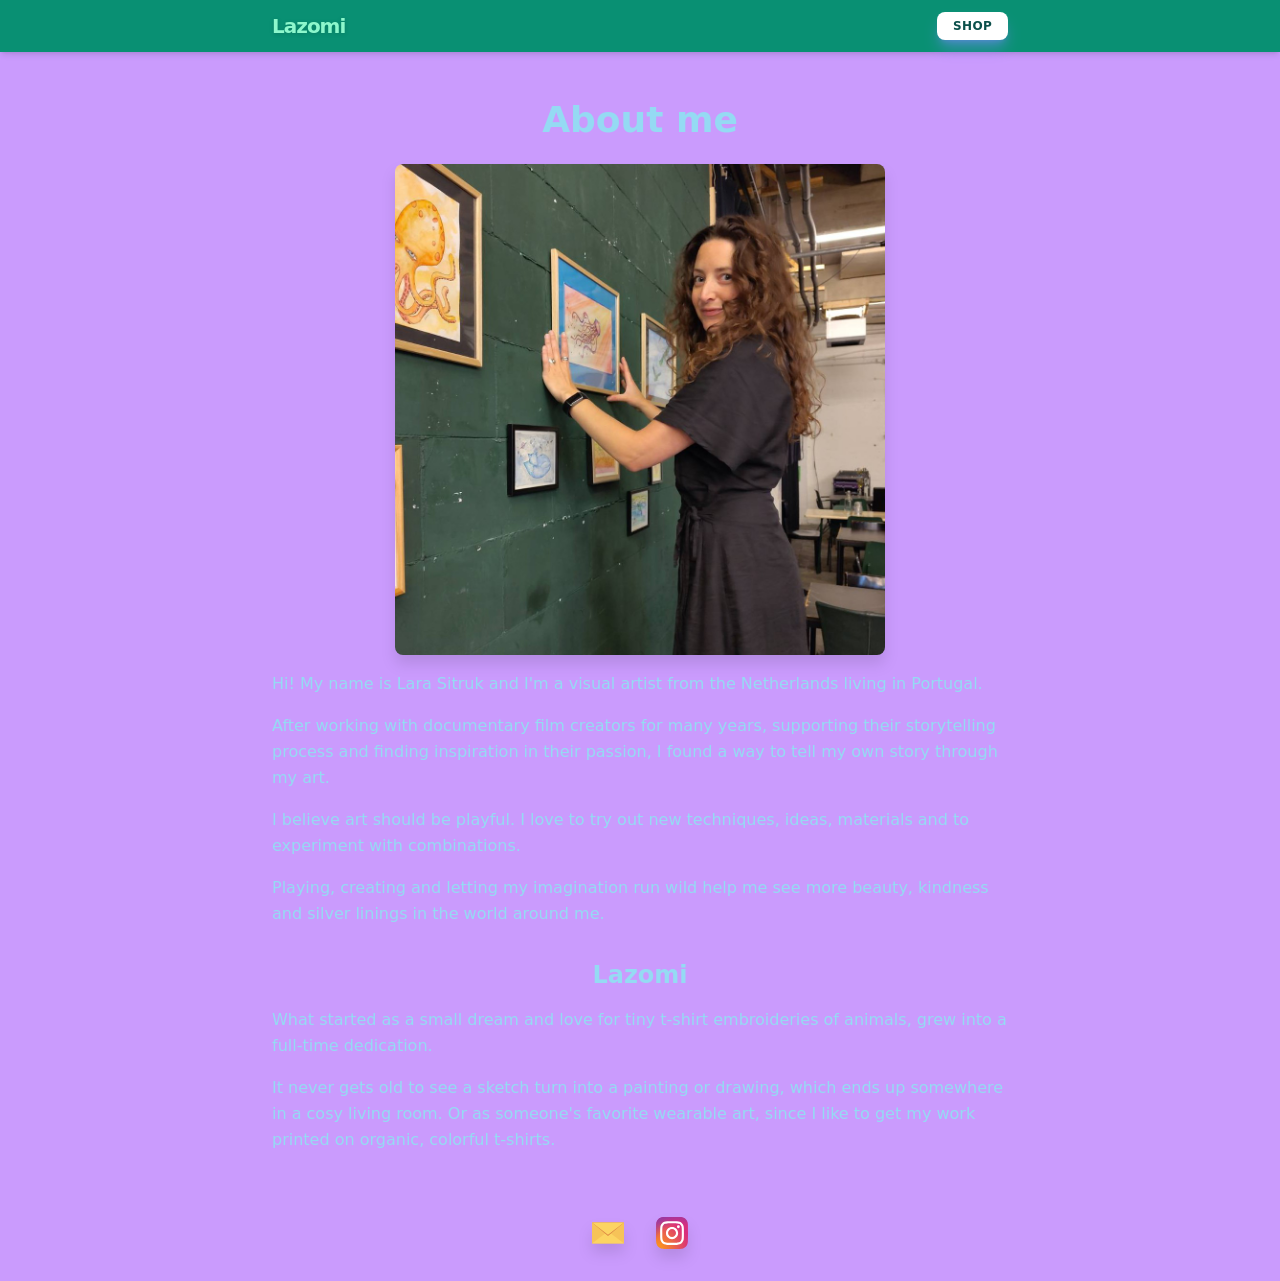
==== commit ca39f852: "Deploying to gh-pages from @ larasitruk/lazomi@d89f31489deb2a159cd631ccc47d1984e2fff6cf 🚀" ====
--- a/bio.html
+++ b/bio.html
@@ -92,7 +92,7 @@
     const primary = rootStyles.getPropertyValue('--color-primary').trim() || 'not set';
     const secondary = rootStyles.getPropertyValue('--color-secondary').trim() || 'not set';
 
-    tooltip.textContent = `@theme {\n  --color-primary: ${primary}\n  --color-secondary: ${secondary}\n  --color-surround: ${surround};\n  --color-box: ${box};\n  --color-box-inner: ${boxInner};\n  --color-box-animation: ${anim};\n}`;
+    tooltip.textContent = `@theme {\n  --color-primary: ${primary};\n  --color-secondary: ${secondary};\n  --color-surround: ${surround};\n  --color-box: ${box};\n  --color-box-inner: ${boxInner};\n  --color-box-animation: ${anim};\n}`;
     tooltip.style.opacity = '1';
     tooltip.style.transform = 'translateY(0)';
     tooltip.style.pointerEvents = 'auto';
--- a/style.css
+++ b/style.css
@@ -1,2 +1,2 @@
 /*! tailwindcss v4.3.2 | MIT License | https://tailwindcss.com */
-@layer properties{@supports (((-webkit-hyphens:none)) and (not (margin-trim:inline))) or ((-moz-orient:inline) and (not (color:rgb(from red r g b)))){*,:before,:after,::backdrop{--tw-translate-x:0;--tw-translate-y:0;--tw-translate-z:0;--tw-rotate-x:initial;--tw-rotate-y:initial;--tw-rotate-z:initial;--tw-skew-x:initial;--tw-skew-y:initial;--tw-border-style:solid;--tw-font-weight:initial;--tw-tracking:initial;--tw-blur:initial;--tw-brightness:initial;--tw-contrast:initial;--tw-grayscale:initial;--tw-hue-rotate:initial;--tw-invert:initial;--tw-opacity:initial;--tw-saturate:initial;--tw-sepia:initial;--tw-drop-shadow:initial;--tw-drop-shadow-color:initial;--tw-drop-shadow-alpha:100%;--tw-drop-shadow-size:initial;--tw-duration:initial;--tw-ease:initial;--tw-scale-x:1;--tw-scale-y:1;--tw-scale-z:1;--tw-shadow:0 0 #0000;--tw-shadow-color:initial;--tw-shadow-alpha:100%;--tw-inset-shadow:0 0 #0000;--tw-inset-shadow-color:initial;--tw-inset-shadow-alpha:100%;--tw-ring-color:initial;--tw-ring-shadow:0 0 #0000;--tw-inset-ring-color:initial;--tw-inset-ring-shadow:0 0 #0000;--tw-ring-inset:initial;--tw-ring-offset-width:0px;--tw-ring-offset-color:#fff;--tw-ring-offset-shadow:0 0 #0000;--tw-backdrop-blur:initial;--tw-backdrop-brightness:initial;--tw-backdrop-contrast:initial;--tw-backdrop-grayscale:initial;--tw-backdrop-hue-rotate:initial;--tw-backdrop-invert:initial;--tw-backdrop-opacity:initial;--tw-backdrop-saturate:initial;--tw-backdrop-sepia:initial;--tw-space-x-reverse:0;--tw-space-y-reverse:0;--tw-leading:initial}}}@layer theme{:root,:host{--font-sans:ui-sans-serif, system-ui, sans-serif, "Apple Color Emoji", "Segoe UI Emoji", "Segoe UI Symbol", "Noto Color Emoji";--font-mono:ui-monospace, SFMono-Regular, Menlo, Monaco, Consolas, "Liberation Mono", "Courier New", monospace;--color-red-200:oklch(88.5% .062 18.334);--color-red-400:oklch(70.4% .191 22.216);--color-orange-400:oklch(75% .183 55.934);--color-amber-50:oklch(98.7% .022 95.277);--color-yellow-300:oklch(90.5% .182 98.111);--color-green-400:oklch(79.2% .209 151.711);--color-emerald-300:oklch(84.5% .143 164.978);--color-teal-900:oklch(38.6% .063 188.416);--color-cyan-300:oklch(86.5% .127 207.078);--color-blue-400:oklch(70.7% .165 254.624);--color-blue-500:oklch(62.3% .214 259.815);--color-indigo-400:oklch(67.3% .182 276.935);--color-purple-300:oklch(82.7% .119 306.383);--color-pink-50:oklch(97.1% .014 343.198);--color-pink-400:oklch(71.8% .202 349.761);--color-gray-100:oklch(96.7% .003 264.542);--color-gray-300:oklch(87.2% .01 258.338);--color-gray-700:oklch(37.3% .034 259.733);--color-gray-800:oklch(27.8% .033 256.848);--color-gray-900:oklch(21% .034 264.665);--color-neutral-50:oklch(98.5% 0 0);--color-black:#000;--color-white:#fff;--spacing:.25rem;--container-3xl:48rem;--container-5xl:64rem;--text-xs:.75rem;--text-xs--line-height:calc(1 / .75);--text-sm:.875rem;--text-sm--line-height:calc(1.25 / .875);--text-lg:1.125rem;--text-lg--line-height:calc(1.75 / 1.125);--text-xl:1.25rem;--text-xl--line-height:calc(1.75 / 1.25);--text-2xl:1.5rem;--text-2xl--line-height:calc(2 / 1.5);--text-3xl:1.875rem;--text-3xl--line-height:calc(2.25 / 1.875);--text-4xl:2.25rem;--text-4xl--line-height:calc(2.5 / 2.25);--text-5xl:3rem;--text-5xl--line-height:1;--text-6xl:3.75rem;--text-6xl--line-height:1;--text-8xl:6rem;--text-8xl--line-height:1;--font-weight-bold:700;--font-weight-black:900;--tracking-tighter:-.05em;--tracking-wide:.025em;--tracking-widest:.1em;--leading-relaxed:1.625;--radius-md:.375rem;--radius-lg:.5rem;--drop-shadow-sm:0 1px 2px #00000026;--drop-shadow-lg:0 4px 4px #00000026;--drop-shadow-xl:0 9px 7px #0000001a;--drop-shadow-2xl:0 25px 25px #00000026;--ease-in-out:cubic-bezier(.4, 0, .2, 1);--blur-sm:8px;--default-transition-duration:.15s;--default-transition-timing-function:cubic-bezier(.4, 0, .2, 1);--default-font-family:var(--font-sans);--default-mono-font-family:var(--font-mono);--color-surround:#8a3434;--color-box:var(--color-red-200);--color-box-inner:var(--color-white);--color-box-animation:var(--color-blue-500);--color-primary:var(--color-pink-50);--color-secondary:var(--color-white)}}@layer base{*,:after,:before,::backdrop{box-sizing:border-box;border:0 solid;margin:0;padding:0}::file-selector-button{box-sizing:border-box;border:0 solid;margin:0;padding:0}html,:host{-webkit-text-size-adjust:100%;tab-size:4;line-height:1.5;font-family:var(--default-font-family,ui-sans-serif, system-ui, sans-serif, "Apple Color Emoji", "Segoe UI Emoji", "Segoe UI Symbol", "Noto Color Emoji");font-feature-settings:var(--default-font-feature-settings,normal);font-variation-settings:var(--default-font-variation-settings,normal);-webkit-tap-highlight-color:transparent}hr{height:0;color:inherit;border-top-width:1px}abbr:where([title]){text-decoration:underline dotted}h1,h2,h3,h4,h5,h6{font-size:inherit;font-weight:inherit}a{color:inherit;-webkit-text-decoration:inherit;-webkit-text-decoration:inherit;-webkit-text-decoration:inherit;text-decoration:inherit}b,strong{font-weight:bolder}code,kbd,samp,pre{font-family:var(--default-mono-font-family,ui-monospace, SFMono-Regular, Menlo, Monaco, Consolas, "Liberation Mono", "Courier New", monospace);font-feature-settings:var(--default-mono-font-feature-settings,normal);font-variation-settings:var(--default-mono-font-variation-settings,normal);font-size:1em}small{font-size:80%}sub,sup{vertical-align:baseline;font-size:75%;line-height:0;position:relative}sub{bottom:-.25em}sup{top:-.5em}table{text-indent:0;border-color:inherit;border-collapse:collapse}:-moz-focusring{outline:auto}progress{vertical-align:baseline}summary{display:list-item}ol,ul,menu{list-style:none}img,svg,video,canvas,audio,iframe,embed,object{vertical-align:middle;display:block}img,video{max-width:100%;height:auto}button,input,select,optgroup,textarea{font:inherit;font-feature-settings:inherit;font-variation-settings:inherit;letter-spacing:inherit;color:inherit;opacity:1;background-color:#0000;border-radius:0}::file-selector-button{font:inherit;font-feature-settings:inherit;font-variation-settings:inherit;letter-spacing:inherit;color:inherit;opacity:1;background-color:#0000;border-radius:0}:where(select:is([multiple],[size])) optgroup{font-weight:bolder}:where(select:is([multiple],[size])) optgroup option{padding-inline-start:20px}::file-selector-button{margin-inline-end:4px}::placeholder{opacity:1}@supports (not ((-webkit-appearance:-apple-pay-button))) or (contain-intrinsic-size:1px){::placeholder{color:currentColor}@supports (color:color-mix(in lab, red, red)){::placeholder{color:color-mix(in oklab, currentcolor 50%, transparent)}}}textarea{resize:vertical}::-webkit-search-decoration{-webkit-appearance:none}::-webkit-date-and-time-value{min-height:1lh;text-align:inherit}::-webkit-datetime-edit{display:inline-flex}::-webkit-datetime-edit-fields-wrapper{padding:0}::-webkit-datetime-edit{padding-block:0}::-webkit-datetime-edit-year-field{padding-block:0}::-webkit-datetime-edit-month-field{padding-block:0}::-webkit-datetime-edit-day-field{padding-block:0}::-webkit-datetime-edit-hour-field{padding-block:0}::-webkit-datetime-edit-minute-field{padding-block:0}::-webkit-datetime-edit-second-field{padding-block:0}::-webkit-datetime-edit-millisecond-field{padding-block:0}::-webkit-datetime-edit-meridiem-field{padding-block:0}::-webkit-calendar-picker-indicator{line-height:1}:-moz-ui-invalid{box-shadow:none}button,input:where([type=button],[type=reset],[type=submit]){appearance:button}::file-selector-button{appearance:button}::-webkit-inner-spin-button{height:auto}::-webkit-outer-spin-button{height:auto}[hidden]:where(:not([hidden=until-found])){display:none!important}}@layer components{body{background-color:var(--color-surround);color:var(--color-amber-50);overflow-x:hidden}.topbar{z-index:50;background-color:var(--color-box);--tw-shadow:0 4px 6px -1px var(--tw-shadow-color,#0000001a), 0 2px 4px -2px var(--tw-shadow-color,#0000001a);box-shadow:var(--tw-inset-shadow), var(--tw-inset-ring-shadow), var(--tw-ring-offset-shadow), var(--tw-ring-shadow), var(--tw-shadow);--tw-backdrop-blur:blur(var(--blur-sm));backdrop-filter:var(--tw-backdrop-blur,) var(--tw-backdrop-brightness,) var(--tw-backdrop-contrast,) var(--tw-backdrop-grayscale,) var(--tw-backdrop-hue-rotate,) var(--tw-backdrop-invert,) var(--tw-backdrop-opacity,) var(--tw-backdrop-saturate,) var(--tw-backdrop-sepia,);position:sticky;top:0}.topbar-content{max-width:var(--container-3xl);padding-inline:calc(var(--spacing) * 4);padding-block:calc(var(--spacing) * 3);justify-content:space-between;align-items:center;margin-inline:auto;display:flex}.topbar-nav{display:flex}:where(.topbar-nav>:not(:last-child)){--tw-space-x-reverse:0;margin-inline-start:calc(calc(var(--spacing) * 4) * var(--tw-space-x-reverse));margin-inline-end:calc(calc(var(--spacing) * 4) * calc(1 - var(--tw-space-x-reverse)))}.topbar-link{color:var(--color-gray-700);text-decoration-line:underline}@media (hover:hover){.topbar-link:hover{color:var(--color-gray-800)}}.brand{font-size:var(--text-xl);line-height:var(--tw-leading,var(--text-xl--line-height));--tw-font-weight:var(--font-weight-bold);font-weight:var(--font-weight-bold);--tw-tracking:var(--tracking-tighter);letter-spacing:var(--tracking-tighter);color:var(--color-primary)}@keyframes rotate{0%{transform:rotate(0)}to{transform:rotate(360deg)}}.btn-shop{border-radius:var(--radius-lg);background-color:var(--color-white);padding-inline:calc(var(--spacing) * 4);padding-block:calc(var(--spacing) * 1.5);font-size:var(--text-xs);line-height:var(--tw-leading,var(--text-xs--line-height));--tw-font-weight:var(--font-weight-bold);font-weight:var(--font-weight-bold);--tw-tracking:var(--tracking-widest);letter-spacing:var(--tracking-widest);color:var(--color-teal-900);text-transform:uppercase;--tw-shadow:0 10px 15px -3px var(--tw-shadow-color,#0000001a), 0 4px 6px -4px var(--tw-shadow-color,#0000001a);box-shadow:var(--tw-inset-shadow), var(--tw-inset-ring-shadow), var(--tw-ring-offset-shadow), var(--tw-ring-shadow), var(--tw-shadow);--tw-shadow-color:#7d87ff80;position:relative}@supports (color:color-mix(in lab, red, red)){.btn-shop{--tw-shadow-color:color-mix(in oklab, color-mix(in oklab, var(--color-indigo-400) 50%, transparent) var(--tw-shadow-alpha), transparent)}}.btn-shop{transition-property:all;transition-timing-function:var(--tw-ease,var(--default-transition-timing-function));transition-duration:var(--tw-duration,var(--default-transition-duration));--tw-duration:.3s;transition-duration:.3s}@media (hover:hover){.btn-shop:hover{--tw-shadow-color:#7d87ffe6}@supports (color:color-mix(in lab, red, red)){.btn-shop:hover{--tw-shadow-color:color-mix(in oklab, color-mix(in oklab, var(--color-indigo-400) 90%, transparent) var(--tw-shadow-alpha), transparent)}}.btn-shop:hover{--tw-drop-shadow-size:drop-shadow(0 25px 25px var(--tw-drop-shadow-color,#00000026));--tw-drop-shadow:drop-shadow(var(--drop-shadow-2xl));filter:var(--tw-blur,) var(--tw-brightness,) var(--tw-contrast,) var(--tw-grayscale,) var(--tw-hue-rotate,) var(--tw-invert,) var(--tw-saturate,) var(--tw-sepia,) var(--tw-drop-shadow,)}}.btn-shop:active{--tw-translate-y:calc(var(--spacing) * .5);translate:var(--tw-translate-x) var(--tw-translate-y);--tw-shadow:0 0 #0000;box-shadow:var(--tw-inset-shadow), var(--tw-inset-ring-shadow), var(--tw-ring-offset-shadow), var(--tw-ring-shadow), var(--tw-shadow);--tw-drop-shadow: ;filter:var(--tw-blur,) var(--tw-brightness,) var(--tw-contrast,) var(--tw-grayscale,) var(--tw-hue-rotate,) var(--tw-invert,) var(--tw-saturate,) var(--tw-sepia,) var(--tw-drop-shadow,)}.btn-shop{z-index:10}.markdown{max-width:var(--container-3xl);padding-inline:calc(var(--spacing) * 4);color:var(--color-secondary);margin-inline:auto}.markdown h1,.markdown h2,.markdown h3,.markdown h4,.markdown h5{scroll-margin-top:calc(var(--spacing) * 20);text-align:center}.markdown h1{margin-top:calc(var(--spacing) * 12);margin-bottom:calc(var(--spacing) * 6);font-size:var(--text-4xl);line-height:var(--tw-leading,var(--text-4xl--line-height));--tw-font-weight:var(--font-weight-bold);font-weight:var(--font-weight-bold)}.markdown h2{margin-top:calc(var(--spacing) * 10);margin-bottom:calc(var(--spacing) * 5);font-size:var(--text-3xl);line-height:var(--tw-leading,var(--text-3xl--line-height));--tw-font-weight:var(--font-weight-bold);font-weight:var(--font-weight-bold)}.markdown h3{margin-top:calc(var(--spacing) * 8);margin-bottom:calc(var(--spacing) * 4);font-size:var(--text-2xl);line-height:var(--tw-leading,var(--text-2xl--line-height));--tw-font-weight:var(--font-weight-bold);font-weight:var(--font-weight-bold)}.markdown h4{margin-top:calc(var(--spacing) * 6);margin-bottom:calc(var(--spacing) * 3);font-size:var(--text-xl);line-height:var(--tw-leading,var(--text-xl--line-height));--tw-font-weight:var(--font-weight-bold);font-weight:var(--font-weight-bold)}.markdown h5{margin-top:calc(var(--spacing) * 4);margin-bottom:calc(var(--spacing) * 2);font-size:var(--text-lg);line-height:var(--tw-leading,var(--text-lg--line-height));--tw-font-weight:var(--font-weight-bold);font-weight:var(--font-weight-bold)}.markdown a{color:var(--color-blue-400);text-underline-offset:2px;transition-property:color,background-color,border-color,outline-color,text-decoration-color,fill,stroke,--tw-gradient-from,--tw-gradient-via,--tw-gradient-to;transition-timing-function:var(--tw-ease,var(--default-transition-timing-function));transition-duration:var(--tw-duration,var(--default-transition-duration));text-decoration-line:underline;text-decoration-thickness:1px}.markdown a:hover{color:var(--color-blue-500);text-decoration-thickness:2px}.markdown ul{margin-bottom:calc(var(--spacing) * 4);margin-left:calc(var(--spacing) * 6);list-style-type:disc;list-style-position:outside}:where(.markdown ul>:not(:last-child)){--tw-space-y-reverse:0;margin-block-start:calc(calc(var(--spacing) * 2) * var(--tw-space-y-reverse));margin-block-end:calc(calc(var(--spacing) * 2) * calc(1 - var(--tw-space-y-reverse)))}.markdown ol{margin-bottom:calc(var(--spacing) * 4);margin-left:calc(var(--spacing) * 6);list-style-type:decimal;list-style-position:outside}:where(.markdown ol>:not(:last-child)){--tw-space-y-reverse:0;margin-block-start:calc(calc(var(--spacing) * 2) * var(--tw-space-y-reverse));margin-block-end:calc(calc(var(--spacing) * 2) * calc(1 - var(--tw-space-y-reverse)))}.markdown p{margin-bottom:calc(var(--spacing) * 4);--tw-leading:var(--leading-relaxed);line-height:var(--leading-relaxed)}.markdown blockquote{margin-block:calc(var(--spacing) * 6);border-left-style:var(--tw-border-style);border-left-width:4px;border-color:var(--color-gray-300);padding-left:calc(var(--spacing) * 4);color:var(--color-gray-700);font-style:italic}.markdown code{background-color:var(--color-gray-100);padding-inline:var(--spacing);font-family:var(--font-mono);font-size:var(--text-sm);line-height:var(--tw-leading,var(--text-sm--line-height));border-radius:.25rem}.markdown pre{margin-block:calc(var(--spacing) * 6);border-radius:var(--radius-lg);background-color:var(--color-gray-900);padding:calc(var(--spacing) * 4);color:var(--color-gray-100);overflow-x:auto}.markdown pre code{color:inherit;background-color:#0000;padding:0}.markdown .heading-anchor{padding-left:calc(var(--spacing) * 3);font-size:var(--text-lg);line-height:var(--tw-leading,var(--text-lg--line-height));opacity:.5;display:none}.markdown img{border-radius:var(--radius-lg);text-align:center;--tw-drop-shadow-size:drop-shadow(0 9px 7px var(--tw-drop-shadow-color,#0000001a));--tw-drop-shadow:drop-shadow(var(--drop-shadow-xl));filter:var(--tw-blur,) var(--tw-brightness,) var(--tw-contrast,) var(--tw-grayscale,) var(--tw-hue-rotate,) var(--tw-invert,) var(--tw-saturate,) var(--tw-sepia,) var(--tw-drop-shadow,);margin-inline:auto}@media (width>=48rem){.markdown img{max-width:66.6667%}}.markdown .slideshow p{padding-inline:calc(var(--spacing) * 3);padding-bottom:calc(var(--spacing) * 12)}@media (width>=48rem){.markdown .slideshow p{padding-inline:calc(var(--spacing) * 6);padding-top:calc(var(--spacing) * 12)}}.bubble{animation:1.8s ease-out infinite floatCloseBy}.b-left-1{--tx:-15px;--ty:-15px;width:8px;height:8px;animation-delay:0s;top:25%;left:-4px}.b-left-2{--tx:-20px;--ty:-5px;width:12px;height:12px;animation-delay:.9s;top:55%;left:-6px}.b-top-1{--tx:-8px;--ty:-25px;width:10px;height:10px;animation-delay:.2s;top:-6px;left:35%}.b-top-2{--tx:8px;--ty:-20px;width:8px;height:8px;animation-delay:1.1s;top:-4px;left:65%}.b-right-1{--tx:5px;--ty:-10px;width:11px;height:11px;animation-delay:.4s;top:35%;right:-6px}.b-right-2{--tx:5px;--ty:0px;width:9px;height:9px;animation-delay:1.3s;top:65%;right:-4px}.b-bottom-1{--tx:-5px;--ty:18px;width:10px;height:10px;animation-delay:.6s;bottom:-6px;left:30%}.b-bottom-2{--tx:10px;--ty:22px;width:13px;height:13px;animation-delay:1.5s;bottom:-4px;left:70%}@keyframes floatCloseBy{0%{opacity:0;transform:translate(0)scale(.4)}20%{opacity:1}70%{opacity:.8}to{transform:translate(var(--tx), var(--ty)) scale(1.1);opacity:0}}}@layer utilities{.pointer-events-none{pointer-events:none}.invisible{visibility:hidden}.absolute{position:absolute}.fixed{position:fixed}.relative{position:relative}.static{position:static}.inset-0{inset:0}.left-0{left:0}.z-0{z-index:0}.z-10{z-index:10}.z-40{z-index:40}.order-1{order:1}.order-2{order:2}.order-4{order:4}.order-5{order:5}.order-6{order:6}.col-span-2{grid-column:span 2/span 2}.container{width:100%}@media (width>=40rem){.container{max-width:40rem}}@media (width>=48rem){.container{max-width:48rem}}@media (width>=64rem){.container{max-width:64rem}}@media (width>=80rem){.container{max-width:80rem}}@media (width>=96rem){.container{max-width:96rem}}.mx-auto{margin-inline:auto}.my-8{margin-block:calc(var(--spacing) * 8)}.block{display:block}.contents{display:contents}.flex{display:flex}.grid{display:grid}.inline{display:inline}.inline-block{display:inline-block}.aspect-square{aspect-ratio:1}.h-8{height:calc(var(--spacing) * 8)}.h-dvh{height:100dvh}.h-full{height:100%}.w-8{width:calc(var(--spacing) * 8)}.w-full{width:100%}.max-w-5xl{max-width:var(--container-5xl)}.origin-center{transform-origin:50%}.translate-x-full{--tw-translate-x:100%;translate:var(--tw-translate-x) var(--tw-translate-y)}.transform{transform:var(--tw-rotate-x,) var(--tw-rotate-y,) var(--tw-rotate-z,) var(--tw-skew-x,) var(--tw-skew-y,)}.grid-cols-1{grid-template-columns:repeat(1,minmax(0,1fr))}.grid-cols-2{grid-template-columns:repeat(2,minmax(0,1fr))}.grid-rows-1{grid-template-rows:repeat(1,minmax(0,1fr))}.flex-wrap{flex-wrap:wrap}.place-items-center{place-items:center}.place-items-stretch{place-items:stretch stretch}.items-center{align-items:center}.items-stretch{align-items:stretch}.justify-center{justify-content:center}.gap-4{gap:calc(var(--spacing) * 4)}.gap-8{gap:calc(var(--spacing) * 8)}.overflow-hidden{overflow:hidden}.overflow-x-hidden{overflow-x:hidden}.rounded-full{border-radius:3.40282e38px}.rounded-md{border-radius:var(--radius-md)}.rounded-b-md{border-bottom-right-radius:var(--radius-md);border-bottom-left-radius:var(--radius-md)}.border{border-style:var(--tw-border-style);border-width:1px}.bg-black\/10{background-color:#0000001a}@supports (color:color-mix(in lab, red, red)){.bg-black\/10{background-color:color-mix(in oklab, var(--color-black) 10%, transparent)}}.bg-black\/30{background-color:#0000004d}@supports (color:color-mix(in lab, red, red)){.bg-black\/30{background-color:color-mix(in oklab, var(--color-black) 30%, transparent)}}.bg-box{background-color:var(--color-box)}.bg-box-animation{background-color:var(--color-box-animation)}.bg-cyan-300\/50{background-color:#53eafd80}@supports (color:color-mix(in lab, red, red)){.bg-cyan-300\/50{background-color:color-mix(in oklab, var(--color-cyan-300) 50%, transparent)}}.bg-emerald-300\/50{background-color:#5ee9b580}@supports (color:color-mix(in lab, red, red)){.bg-emerald-300\/50{background-color:color-mix(in oklab, var(--color-emerald-300) 50%, transparent)}}.bg-green-400\/50{background-color:#05df7280}@supports (color:color-mix(in lab, red, red)){.bg-green-400\/50{background-color:color-mix(in oklab, var(--color-green-400) 50%, transparent)}}.bg-orange-400\/50{background-color:#ff8b1a80}@supports (color:color-mix(in lab, red, red)){.bg-orange-400\/50{background-color:color-mix(in oklab, var(--color-orange-400) 50%, transparent)}}.bg-pink-400\/50{background-color:#fb64b680}@supports (color:color-mix(in lab, red, red)){.bg-pink-400\/50{background-color:color-mix(in oklab, var(--color-pink-400) 50%, transparent)}}.bg-purple-300\/50{background-color:#d9b3ff80}@supports (color:color-mix(in lab, red, red)){.bg-purple-300\/50{background-color:color-mix(in oklab, var(--color-purple-300) 50%, transparent)}}.bg-red-400\/50{background-color:#ff656880}@supports (color:color-mix(in lab, red, red)){.bg-red-400\/50{background-color:color-mix(in oklab, var(--color-red-400) 50%, transparent)}}.bg-yellow-300\/50{background-color:#ffe02a80}@supports (color:color-mix(in lab, red, red)){.bg-yellow-300\/50{background-color:color-mix(in oklab, var(--color-yellow-300) 50%, transparent)}}.object-cover{object-fit:cover}.pt-4{padding-top:calc(var(--spacing) * 4)}.pr-2{padding-right:calc(var(--spacing) * 2)}.pb-2{padding-bottom:calc(var(--spacing) * 2)}.pl-2{padding-left:calc(var(--spacing) * 2)}.text-center{text-align:center}.text-2xl{font-size:var(--text-2xl);line-height:var(--tw-leading,var(--text-2xl--line-height))}.text-4xl{font-size:var(--text-4xl);line-height:var(--tw-leading,var(--text-4xl--line-height))}.text-6xl{font-size:var(--text-6xl);line-height:var(--tw-leading,var(--text-6xl--line-height))}.text-lg{font-size:var(--text-lg);line-height:var(--tw-leading,var(--text-lg--line-height))}.text-xl{font-size:var(--text-xl);line-height:var(--tw-leading,var(--text-xl--line-height))}.font-black{--tw-font-weight:var(--font-weight-black);font-weight:var(--font-weight-black)}.tracking-wide{--tw-tracking:var(--tracking-wide);letter-spacing:var(--tracking-wide)}.tracking-widest{--tw-tracking:var(--tracking-widest);letter-spacing:var(--tracking-widest)}.text-box-inner{color:var(--color-box-inner)}.text-neutral-50{color:var(--color-neutral-50)}.text-primary{color:var(--color-primary)}.opacity-0{opacity:0}.opacity-100{opacity:1}.drop-shadow-\[0_1px_1px_rgba\(0\,0\,0\,0\.8\)\]{--tw-drop-shadow-size:drop-shadow(0 1px 1px var(--tw-drop-shadow-color,#000c));--tw-drop-shadow:var(--tw-drop-shadow-size);filter:var(--tw-blur,) var(--tw-brightness,) var(--tw-contrast,) var(--tw-grayscale,) var(--tw-hue-rotate,) var(--tw-invert,) var(--tw-saturate,) var(--tw-sepia,) var(--tw-drop-shadow,)}.drop-shadow-lg{--tw-drop-shadow-size:drop-shadow(0 4px 4px var(--tw-drop-shadow-color,#00000026));--tw-drop-shadow:drop-shadow(var(--drop-shadow-lg));filter:var(--tw-blur,) var(--tw-brightness,) var(--tw-contrast,) var(--tw-grayscale,) var(--tw-hue-rotate,) var(--tw-invert,) var(--tw-saturate,) var(--tw-sepia,) var(--tw-drop-shadow,)}.drop-shadow-sm{--tw-drop-shadow-size:drop-shadow(0 1px 2px var(--tw-drop-shadow-color,#00000026));--tw-drop-shadow:drop-shadow(var(--drop-shadow-sm));filter:var(--tw-blur,) var(--tw-brightness,) var(--tw-contrast,) var(--tw-grayscale,) var(--tw-hue-rotate,) var(--tw-invert,) var(--tw-saturate,) var(--tw-sepia,) var(--tw-drop-shadow,)}.drop-shadow-xl{--tw-drop-shadow-size:drop-shadow(0 9px 7px var(--tw-drop-shadow-color,#0000001a));--tw-drop-shadow:drop-shadow(var(--drop-shadow-xl));filter:var(--tw-blur,) var(--tw-brightness,) var(--tw-contrast,) var(--tw-grayscale,) var(--tw-hue-rotate,) var(--tw-invert,) var(--tw-saturate,) var(--tw-sepia,) var(--tw-drop-shadow,)}.grayscale-0{--tw-grayscale:grayscale(0%);filter:var(--tw-blur,) var(--tw-brightness,) var(--tw-contrast,) var(--tw-grayscale,) var(--tw-hue-rotate,) var(--tw-invert,) var(--tw-saturate,) var(--tw-sepia,) var(--tw-drop-shadow,)}.transition{transition-property:color,background-color,border-color,outline-color,text-decoration-color,fill,stroke,--tw-gradient-from,--tw-gradient-via,--tw-gradient-to,opacity,box-shadow,transform,translate,scale,rotate,filter,-webkit-backdrop-filter,backdrop-filter,display,content-visibility,overlay,pointer-events;transition-timing-function:var(--tw-ease,var(--default-transition-timing-function));transition-duration:var(--tw-duration,var(--default-transition-duration))}.transition-all{transition-property:all;transition-timing-function:var(--tw-ease,var(--default-transition-timing-function));transition-duration:var(--tw-duration,var(--default-transition-duration))}.duration-200{--tw-duration:.2s;transition-duration:.2s}.duration-300{--tw-duration:.3s;transition-duration:.3s}.duration-400{--tw-duration:.4s;transition-duration:.4s}.duration-500{--tw-duration:.5s;transition-duration:.5s}.ease-in-out{--tw-ease:var(--ease-in-out);transition-timing-function:var(--ease-in-out)}.select-none{-webkit-user-select:none;user-select:none}@media (hover:hover){.group-hover\:translate-x-0:is(:where(.group):hover *){--tw-translate-x:0;translate:var(--tw-translate-x) var(--tw-translate-y)}.group-hover\:scale-200:is(:where(.group):hover *){--tw-scale-x:200%;--tw-scale-y:200%;--tw-scale-z:200%;scale:var(--tw-scale-x) var(--tw-scale-y)}.group-hover\:grayscale:is(:where(.group):hover *){--tw-grayscale:grayscale(100%);filter:var(--tw-blur,) var(--tw-brightness,) var(--tw-contrast,) var(--tw-grayscale,) var(--tw-hue-rotate,) var(--tw-invert,) var(--tw-saturate,) var(--tw-sepia,) var(--tw-drop-shadow,)}.hover\:z-20:hover{z-index:20}.hover\:z-40:hover{z-index:40}.hover\:scale-105:hover{--tw-scale-x:105%;--tw-scale-y:105%;--tw-scale-z:105%;scale:var(--tw-scale-x) var(--tw-scale-y)}.hover\:scale-110:hover{--tw-scale-x:110%;--tw-scale-y:110%;--tw-scale-z:110%;scale:var(--tw-scale-x) var(--tw-scale-y)}.hover\:scale-120:hover{--tw-scale-x:120%;--tw-scale-y:120%;--tw-scale-z:120%;scale:var(--tw-scale-x) var(--tw-scale-y)}.hover\:opacity-70:hover{opacity:.7}.hover\:drop-shadow-2xl:hover{--tw-drop-shadow-size:drop-shadow(0 25px 25px var(--tw-drop-shadow-color,#00000026));--tw-drop-shadow:drop-shadow(var(--drop-shadow-2xl));filter:var(--tw-blur,) var(--tw-brightness,) var(--tw-contrast,) var(--tw-grayscale,) var(--tw-hue-rotate,) var(--tw-invert,) var(--tw-saturate,) var(--tw-sepia,) var(--tw-drop-shadow,)}.hover\:grayscale:hover{--tw-grayscale:grayscale(100%);filter:var(--tw-blur,) var(--tw-brightness,) var(--tw-contrast,) var(--tw-grayscale,) var(--tw-hue-rotate,) var(--tw-invert,) var(--tw-saturate,) var(--tw-sepia,) var(--tw-drop-shadow,)}}.active\:scale-95:active{--tw-scale-x:95%;--tw-scale-y:95%;--tw-scale-z:95%;scale:var(--tw-scale-x) var(--tw-scale-y)}@media (width>=48rem){.md\:order-3{order:3}.md\:col-span-3{grid-column:span 3/span 3}.md\:origin-bottom-right{transform-origin:100% 100%}.md\:origin-top-left{transform-origin:0 0}.md\:origin-top-right{transform-origin:100% 0}.md\:grid-cols-3{grid-template-columns:repeat(3,minmax(0,1fr))}.md\:gap-4{gap:calc(var(--spacing) * 4)}.md\:pb-4{padding-bottom:calc(var(--spacing) * 4)}.md\:text-2xl{font-size:var(--text-2xl);line-height:var(--tw-leading,var(--text-2xl--line-height))}.md\:text-4xl{font-size:var(--text-4xl);line-height:var(--tw-leading,var(--text-4xl--line-height))}.md\:text-5xl{font-size:var(--text-5xl);line-height:var(--tw-leading,var(--text-5xl--line-height))}.md\:text-6xl{font-size:var(--text-6xl);line-height:var(--tw-leading,var(--text-6xl--line-height))}.md\:text-8xl{font-size:var(--text-8xl);line-height:var(--tw-leading,var(--text-8xl--line-height))}}}@property --tw-translate-x{syntax:"*";inherits:false;initial-value:0}@property --tw-translate-y{syntax:"*";inherits:false;initial-value:0}@property --tw-translate-z{syntax:"*";inherits:false;initial-value:0}@property --tw-rotate-x{syntax:"*";inherits:false}@property --tw-rotate-y{syntax:"*";inherits:false}@property --tw-rotate-z{syntax:"*";inherits:false}@property --tw-skew-x{syntax:"*";inherits:false}@property --tw-skew-y{syntax:"*";inherits:false}@property --tw-border-style{syntax:"*";inherits:false;initial-value:solid}@property --tw-font-weight{syntax:"*";inherits:false}@property --tw-tracking{syntax:"*";inherits:false}@property --tw-blur{syntax:"*";inherits:false}@property --tw-brightness{syntax:"*";inherits:false}@property --tw-contrast{syntax:"*";inherits:false}@property --tw-grayscale{syntax:"*";inherits:false}@property --tw-hue-rotate{syntax:"*";inherits:false}@property --tw-invert{syntax:"*";inherits:false}@property --tw-opacity{syntax:"*";inherits:false}@property --tw-saturate{syntax:"*";inherits:false}@property --tw-sepia{syntax:"*";inherits:false}@property --tw-drop-shadow{syntax:"*";inherits:false}@property --tw-drop-shadow-color{syntax:"*";inherits:false}@property --tw-drop-shadow-alpha{syntax:"<percentage>";inherits:false;initial-value:100%}@property --tw-drop-shadow-size{syntax:"*";inherits:false}@property --tw-duration{syntax:"*";inherits:false}@property --tw-ease{syntax:"*";inherits:false}@property --tw-scale-x{syntax:"*";inherits:false;initial-value:1}@property --tw-scale-y{syntax:"*";inherits:false;initial-value:1}@property --tw-scale-z{syntax:"*";inherits:false;initial-value:1}@property --tw-shadow{syntax:"*";inherits:false;initial-value:0 0 #0000}@property --tw-shadow-color{syntax:"*";inherits:false}@property --tw-shadow-alpha{syntax:"<percentage>";inherits:false;initial-value:100%}@property --tw-inset-shadow{syntax:"*";inherits:false;initial-value:0 0 #0000}@property --tw-inset-shadow-color{syntax:"*";inherits:false}@property --tw-inset-shadow-alpha{syntax:"<percentage>";inherits:false;initial-value:100%}@property --tw-ring-color{syntax:"*";inherits:false}@property --tw-ring-shadow{syntax:"*";inherits:false;initial-value:0 0 #0000}@property --tw-inset-ring-color{syntax:"*";inherits:false}@property --tw-inset-ring-shadow{syntax:"*";inherits:false;initial-value:0 0 #0000}@property --tw-ring-inset{syntax:"*";inherits:false}@property --tw-ring-offset-width{syntax:"<length>";inherits:false;initial-value:0}@property --tw-ring-offset-color{syntax:"*";inherits:false;initial-value:#fff}@property --tw-ring-offset-shadow{syntax:"*";inherits:false;initial-value:0 0 #0000}@property --tw-backdrop-blur{syntax:"*";inherits:false}@property --tw-backdrop-brightness{syntax:"*";inherits:false}@property --tw-backdrop-contrast{syntax:"*";inherits:false}@property --tw-backdrop-grayscale{syntax:"*";inherits:false}@property --tw-backdrop-hue-rotate{syntax:"*";inherits:false}@property --tw-backdrop-invert{syntax:"*";inherits:false}@property --tw-backdrop-opacity{syntax:"*";inherits:false}@property --tw-backdrop-saturate{syntax:"*";inherits:false}@property --tw-backdrop-sepia{syntax:"*";inherits:false}@property --tw-space-x-reverse{syntax:"*";inherits:false;initial-value:0}@property --tw-space-y-reverse{syntax:"*";inherits:false;initial-value:0}@property --tw-leading{syntax:"*";inherits:false}+@layer properties{@supports (((-webkit-hyphens:none)) and (not (margin-trim:inline))) or ((-moz-orient:inline) and (not (color:rgb(from red r g b)))){*,:before,:after,::backdrop{--tw-translate-x:0;--tw-translate-y:0;--tw-translate-z:0;--tw-rotate-x:initial;--tw-rotate-y:initial;--tw-rotate-z:initial;--tw-skew-x:initial;--tw-skew-y:initial;--tw-border-style:solid;--tw-font-weight:initial;--tw-tracking:initial;--tw-blur:initial;--tw-brightness:initial;--tw-contrast:initial;--tw-grayscale:initial;--tw-hue-rotate:initial;--tw-invert:initial;--tw-opacity:initial;--tw-saturate:initial;--tw-sepia:initial;--tw-drop-shadow:initial;--tw-drop-shadow-color:initial;--tw-drop-shadow-alpha:100%;--tw-drop-shadow-size:initial;--tw-duration:initial;--tw-ease:initial;--tw-scale-x:1;--tw-scale-y:1;--tw-scale-z:1;--tw-shadow:0 0 #0000;--tw-shadow-color:initial;--tw-shadow-alpha:100%;--tw-inset-shadow:0 0 #0000;--tw-inset-shadow-color:initial;--tw-inset-shadow-alpha:100%;--tw-ring-color:initial;--tw-ring-shadow:0 0 #0000;--tw-inset-ring-color:initial;--tw-inset-ring-shadow:0 0 #0000;--tw-ring-inset:initial;--tw-ring-offset-width:0px;--tw-ring-offset-color:#fff;--tw-ring-offset-shadow:0 0 #0000;--tw-backdrop-blur:initial;--tw-backdrop-brightness:initial;--tw-backdrop-contrast:initial;--tw-backdrop-grayscale:initial;--tw-backdrop-hue-rotate:initial;--tw-backdrop-invert:initial;--tw-backdrop-opacity:initial;--tw-backdrop-saturate:initial;--tw-backdrop-sepia:initial;--tw-space-x-reverse:0;--tw-space-y-reverse:0;--tw-leading:initial}}}@layer theme{:root,:host{--font-sans:ui-sans-serif, system-ui, sans-serif, "Apple Color Emoji", "Segoe UI Emoji", "Segoe UI Symbol", "Noto Color Emoji";--font-mono:ui-monospace, SFMono-Regular, Menlo, Monaco, Consolas, "Liberation Mono", "Courier New", monospace;--color-red-200:oklch(88.5% .062 18.334);--color-red-400:oklch(70.4% .191 22.216);--color-orange-400:oklch(75% .183 55.934);--color-amber-50:oklch(98.7% .022 95.277);--color-yellow-300:oklch(90.5% .182 98.111);--color-green-400:oklch(79.2% .209 151.711);--color-emerald-300:oklch(84.5% .143 164.978);--color-teal-900:oklch(38.6% .063 188.416);--color-cyan-300:oklch(86.5% .127 207.078);--color-blue-400:oklch(70.7% .165 254.624);--color-blue-500:oklch(62.3% .214 259.815);--color-indigo-400:oklch(67.3% .182 276.935);--color-purple-300:oklch(82.7% .119 306.383);--color-pink-50:oklch(97.1% .014 343.198);--color-pink-400:oklch(71.8% .202 349.761);--color-gray-100:oklch(96.7% .003 264.542);--color-gray-300:oklch(87.2% .01 258.338);--color-gray-700:oklch(37.3% .034 259.733);--color-gray-800:oklch(27.8% .033 256.848);--color-gray-900:oklch(21% .034 264.665);--color-neutral-50:oklch(98.5% 0 0);--color-black:#000;--color-white:#fff;--spacing:.25rem;--container-3xl:48rem;--container-5xl:64rem;--text-xs:.75rem;--text-xs--line-height:calc(1 / .75);--text-sm:.875rem;--text-sm--line-height:calc(1.25 / .875);--text-lg:1.125rem;--text-lg--line-height:calc(1.75 / 1.125);--text-xl:1.25rem;--text-xl--line-height:calc(1.75 / 1.25);--text-2xl:1.5rem;--text-2xl--line-height:calc(2 / 1.5);--text-3xl:1.875rem;--text-3xl--line-height:calc(2.25 / 1.875);--text-4xl:2.25rem;--text-4xl--line-height:calc(2.5 / 2.25);--text-5xl:3rem;--text-5xl--line-height:1;--text-6xl:3.75rem;--text-6xl--line-height:1;--text-8xl:6rem;--text-8xl--line-height:1;--font-weight-bold:700;--font-weight-black:900;--tracking-tighter:-.05em;--tracking-wide:.025em;--tracking-widest:.1em;--leading-relaxed:1.625;--radius-md:.375rem;--radius-lg:.5rem;--drop-shadow-sm:0 1px 2px #00000026;--drop-shadow-lg:0 4px 4px #00000026;--drop-shadow-xl:0 9px 7px #0000001a;--drop-shadow-2xl:0 25px 25px #00000026;--ease-in-out:cubic-bezier(.4, 0, .2, 1);--blur-sm:8px;--default-transition-duration:.15s;--default-transition-timing-function:cubic-bezier(.4, 0, .2, 1);--default-font-family:var(--font-sans);--default-mono-font-family:var(--font-mono);--color-primary:#8df7cc;--color-secondary:#95daf3;--color-surround:#ca9bfd;--color-box:#099073;--color-box-inner:#ca9bfd;--color-box-animation:#8df7cc}}@layer base{*,:after,:before,::backdrop{box-sizing:border-box;border:0 solid;margin:0;padding:0}::file-selector-button{box-sizing:border-box;border:0 solid;margin:0;padding:0}html,:host{-webkit-text-size-adjust:100%;tab-size:4;line-height:1.5;font-family:var(--default-font-family,ui-sans-serif, system-ui, sans-serif, "Apple Color Emoji", "Segoe UI Emoji", "Segoe UI Symbol", "Noto Color Emoji");font-feature-settings:var(--default-font-feature-settings,normal);font-variation-settings:var(--default-font-variation-settings,normal);-webkit-tap-highlight-color:transparent}hr{height:0;color:inherit;border-top-width:1px}abbr:where([title]){text-decoration:underline dotted}h1,h2,h3,h4,h5,h6{font-size:inherit;font-weight:inherit}a{color:inherit;-webkit-text-decoration:inherit;-webkit-text-decoration:inherit;-webkit-text-decoration:inherit;text-decoration:inherit}b,strong{font-weight:bolder}code,kbd,samp,pre{font-family:var(--default-mono-font-family,ui-monospace, SFMono-Regular, Menlo, Monaco, Consolas, "Liberation Mono", "Courier New", monospace);font-feature-settings:var(--default-mono-font-feature-settings,normal);font-variation-settings:var(--default-mono-font-variation-settings,normal);font-size:1em}small{font-size:80%}sub,sup{vertical-align:baseline;font-size:75%;line-height:0;position:relative}sub{bottom:-.25em}sup{top:-.5em}table{text-indent:0;border-color:inherit;border-collapse:collapse}:-moz-focusring{outline:auto}progress{vertical-align:baseline}summary{display:list-item}ol,ul,menu{list-style:none}img,svg,video,canvas,audio,iframe,embed,object{vertical-align:middle;display:block}img,video{max-width:100%;height:auto}button,input,select,optgroup,textarea{font:inherit;font-feature-settings:inherit;font-variation-settings:inherit;letter-spacing:inherit;color:inherit;opacity:1;background-color:#0000;border-radius:0}::file-selector-button{font:inherit;font-feature-settings:inherit;font-variation-settings:inherit;letter-spacing:inherit;color:inherit;opacity:1;background-color:#0000;border-radius:0}:where(select:is([multiple],[size])) optgroup{font-weight:bolder}:where(select:is([multiple],[size])) optgroup option{padding-inline-start:20px}::file-selector-button{margin-inline-end:4px}::placeholder{opacity:1}@supports (not ((-webkit-appearance:-apple-pay-button))) or (contain-intrinsic-size:1px){::placeholder{color:currentColor}@supports (color:color-mix(in lab, red, red)){::placeholder{color:color-mix(in oklab, currentcolor 50%, transparent)}}}textarea{resize:vertical}::-webkit-search-decoration{-webkit-appearance:none}::-webkit-date-and-time-value{min-height:1lh;text-align:inherit}::-webkit-datetime-edit{display:inline-flex}::-webkit-datetime-edit-fields-wrapper{padding:0}::-webkit-datetime-edit{padding-block:0}::-webkit-datetime-edit-year-field{padding-block:0}::-webkit-datetime-edit-month-field{padding-block:0}::-webkit-datetime-edit-day-field{padding-block:0}::-webkit-datetime-edit-hour-field{padding-block:0}::-webkit-datetime-edit-minute-field{padding-block:0}::-webkit-datetime-edit-second-field{padding-block:0}::-webkit-datetime-edit-millisecond-field{padding-block:0}::-webkit-datetime-edit-meridiem-field{padding-block:0}::-webkit-calendar-picker-indicator{line-height:1}:-moz-ui-invalid{box-shadow:none}button,input:where([type=button],[type=reset],[type=submit]){appearance:button}::file-selector-button{appearance:button}::-webkit-inner-spin-button{height:auto}::-webkit-outer-spin-button{height:auto}[hidden]:where(:not([hidden=until-found])){display:none!important}}@layer components{body{background-color:var(--color-surround);color:var(--color-amber-50);overflow-x:hidden}.topbar{z-index:50;background-color:var(--color-box);--tw-shadow:0 4px 6px -1px var(--tw-shadow-color,#0000001a), 0 2px 4px -2px var(--tw-shadow-color,#0000001a);box-shadow:var(--tw-inset-shadow), var(--tw-inset-ring-shadow), var(--tw-ring-offset-shadow), var(--tw-ring-shadow), var(--tw-shadow);--tw-backdrop-blur:blur(var(--blur-sm));backdrop-filter:var(--tw-backdrop-blur,) var(--tw-backdrop-brightness,) var(--tw-backdrop-contrast,) var(--tw-backdrop-grayscale,) var(--tw-backdrop-hue-rotate,) var(--tw-backdrop-invert,) var(--tw-backdrop-opacity,) var(--tw-backdrop-saturate,) var(--tw-backdrop-sepia,);position:sticky;top:0}.topbar-content{max-width:var(--container-3xl);padding-inline:calc(var(--spacing) * 4);padding-block:calc(var(--spacing) * 3);justify-content:space-between;align-items:center;margin-inline:auto;display:flex}.topbar-nav{display:flex}:where(.topbar-nav>:not(:last-child)){--tw-space-x-reverse:0;margin-inline-start:calc(calc(var(--spacing) * 4) * var(--tw-space-x-reverse));margin-inline-end:calc(calc(var(--spacing) * 4) * calc(1 - var(--tw-space-x-reverse)))}.topbar-link{color:var(--color-gray-700);text-decoration-line:underline}@media (hover:hover){.topbar-link:hover{color:var(--color-gray-800)}}.brand{font-size:var(--text-xl);line-height:var(--tw-leading,var(--text-xl--line-height));--tw-font-weight:var(--font-weight-bold);font-weight:var(--font-weight-bold);--tw-tracking:var(--tracking-tighter);letter-spacing:var(--tracking-tighter);color:var(--color-primary)}@keyframes rotate{0%{transform:rotate(0)}to{transform:rotate(360deg)}}.btn-shop{border-radius:var(--radius-lg);background-color:var(--color-white);padding-inline:calc(var(--spacing) * 4);padding-block:calc(var(--spacing) * 1.5);font-size:var(--text-xs);line-height:var(--tw-leading,var(--text-xs--line-height));--tw-font-weight:var(--font-weight-bold);font-weight:var(--font-weight-bold);--tw-tracking:var(--tracking-widest);letter-spacing:var(--tracking-widest);color:var(--color-teal-900);text-transform:uppercase;--tw-shadow:0 10px 15px -3px var(--tw-shadow-color,#0000001a), 0 4px 6px -4px var(--tw-shadow-color,#0000001a);box-shadow:var(--tw-inset-shadow), var(--tw-inset-ring-shadow), var(--tw-ring-offset-shadow), var(--tw-ring-shadow), var(--tw-shadow);--tw-shadow-color:#7d87ff80;position:relative}@supports (color:color-mix(in lab, red, red)){.btn-shop{--tw-shadow-color:color-mix(in oklab, color-mix(in oklab, var(--color-indigo-400) 50%, transparent) var(--tw-shadow-alpha), transparent)}}.btn-shop{transition-property:all;transition-timing-function:var(--tw-ease,var(--default-transition-timing-function));transition-duration:var(--tw-duration,var(--default-transition-duration));--tw-duration:.3s;transition-duration:.3s}@media (hover:hover){.btn-shop:hover{--tw-shadow-color:#7d87ffe6}@supports (color:color-mix(in lab, red, red)){.btn-shop:hover{--tw-shadow-color:color-mix(in oklab, color-mix(in oklab, var(--color-indigo-400) 90%, transparent) var(--tw-shadow-alpha), transparent)}}.btn-shop:hover{--tw-drop-shadow-size:drop-shadow(0 25px 25px var(--tw-drop-shadow-color,#00000026));--tw-drop-shadow:drop-shadow(var(--drop-shadow-2xl));filter:var(--tw-blur,) var(--tw-brightness,) var(--tw-contrast,) var(--tw-grayscale,) var(--tw-hue-rotate,) var(--tw-invert,) var(--tw-saturate,) var(--tw-sepia,) var(--tw-drop-shadow,)}}.btn-shop:active{--tw-translate-y:calc(var(--spacing) * .5);translate:var(--tw-translate-x) var(--tw-translate-y);--tw-shadow:0 0 #0000;box-shadow:var(--tw-inset-shadow), var(--tw-inset-ring-shadow), var(--tw-ring-offset-shadow), var(--tw-ring-shadow), var(--tw-shadow);--tw-drop-shadow: ;filter:var(--tw-blur,) var(--tw-brightness,) var(--tw-contrast,) var(--tw-grayscale,) var(--tw-hue-rotate,) var(--tw-invert,) var(--tw-saturate,) var(--tw-sepia,) var(--tw-drop-shadow,)}.btn-shop{z-index:10}.markdown{max-width:var(--container-3xl);padding-inline:calc(var(--spacing) * 4);color:var(--color-secondary);margin-inline:auto}.markdown h1,.markdown h2,.markdown h3,.markdown h4,.markdown h5{scroll-margin-top:calc(var(--spacing) * 20);text-align:center}.markdown h1{margin-top:calc(var(--spacing) * 12);margin-bottom:calc(var(--spacing) * 6);font-size:var(--text-4xl);line-height:var(--tw-leading,var(--text-4xl--line-height));--tw-font-weight:var(--font-weight-bold);font-weight:var(--font-weight-bold)}.markdown h2{margin-top:calc(var(--spacing) * 10);margin-bottom:calc(var(--spacing) * 5);font-size:var(--text-3xl);line-height:var(--tw-leading,var(--text-3xl--line-height));--tw-font-weight:var(--font-weight-bold);font-weight:var(--font-weight-bold)}.markdown h3{margin-top:calc(var(--spacing) * 8);margin-bottom:calc(var(--spacing) * 4);font-size:var(--text-2xl);line-height:var(--tw-leading,var(--text-2xl--line-height));--tw-font-weight:var(--font-weight-bold);font-weight:var(--font-weight-bold)}.markdown h4{margin-top:calc(var(--spacing) * 6);margin-bottom:calc(var(--spacing) * 3);font-size:var(--text-xl);line-height:var(--tw-leading,var(--text-xl--line-height));--tw-font-weight:var(--font-weight-bold);font-weight:var(--font-weight-bold)}.markdown h5{margin-top:calc(var(--spacing) * 4);margin-bottom:calc(var(--spacing) * 2);font-size:var(--text-lg);line-height:var(--tw-leading,var(--text-lg--line-height));--tw-font-weight:var(--font-weight-bold);font-weight:var(--font-weight-bold)}.markdown a{color:var(--color-blue-400);text-underline-offset:2px;transition-property:color,background-color,border-color,outline-color,text-decoration-color,fill,stroke,--tw-gradient-from,--tw-gradient-via,--tw-gradient-to;transition-timing-function:var(--tw-ease,var(--default-transition-timing-function));transition-duration:var(--tw-duration,var(--default-transition-duration));text-decoration-line:underline;text-decoration-thickness:1px}.markdown a:hover{color:var(--color-blue-500);text-decoration-thickness:2px}.markdown ul{margin-bottom:calc(var(--spacing) * 4);margin-left:calc(var(--spacing) * 6);list-style-type:disc;list-style-position:outside}:where(.markdown ul>:not(:last-child)){--tw-space-y-reverse:0;margin-block-start:calc(calc(var(--spacing) * 2) * var(--tw-space-y-reverse));margin-block-end:calc(calc(var(--spacing) * 2) * calc(1 - var(--tw-space-y-reverse)))}.markdown ol{margin-bottom:calc(var(--spacing) * 4);margin-left:calc(var(--spacing) * 6);list-style-type:decimal;list-style-position:outside}:where(.markdown ol>:not(:last-child)){--tw-space-y-reverse:0;margin-block-start:calc(calc(var(--spacing) * 2) * var(--tw-space-y-reverse));margin-block-end:calc(calc(var(--spacing) * 2) * calc(1 - var(--tw-space-y-reverse)))}.markdown p{margin-bottom:calc(var(--spacing) * 4);--tw-leading:var(--leading-relaxed);line-height:var(--leading-relaxed)}.markdown blockquote{margin-block:calc(var(--spacing) * 6);border-left-style:var(--tw-border-style);border-left-width:4px;border-color:var(--color-gray-300);padding-left:calc(var(--spacing) * 4);color:var(--color-gray-700);font-style:italic}.markdown code{background-color:var(--color-gray-100);padding-inline:var(--spacing);font-family:var(--font-mono);font-size:var(--text-sm);line-height:var(--tw-leading,var(--text-sm--line-height));border-radius:.25rem}.markdown pre{margin-block:calc(var(--spacing) * 6);border-radius:var(--radius-lg);background-color:var(--color-gray-900);padding:calc(var(--spacing) * 4);color:var(--color-gray-100);overflow-x:auto}.markdown pre code{color:inherit;background-color:#0000;padding:0}.markdown .heading-anchor{padding-left:calc(var(--spacing) * 3);font-size:var(--text-lg);line-height:var(--tw-leading,var(--text-lg--line-height));opacity:.5;display:none}.markdown img{border-radius:var(--radius-lg);text-align:center;--tw-drop-shadow-size:drop-shadow(0 9px 7px var(--tw-drop-shadow-color,#0000001a));--tw-drop-shadow:drop-shadow(var(--drop-shadow-xl));filter:var(--tw-blur,) var(--tw-brightness,) var(--tw-contrast,) var(--tw-grayscale,) var(--tw-hue-rotate,) var(--tw-invert,) var(--tw-saturate,) var(--tw-sepia,) var(--tw-drop-shadow,);margin-inline:auto}@media (width>=48rem){.markdown img{max-width:66.6667%}}.markdown .slideshow p{padding-inline:calc(var(--spacing) * 3);padding-bottom:calc(var(--spacing) * 12)}@media (width>=48rem){.markdown .slideshow p{padding-inline:calc(var(--spacing) * 6);padding-top:calc(var(--spacing) * 12)}}.bubble{animation:1.8s ease-out infinite floatCloseBy}.b-left-1{--tx:-15px;--ty:-15px;width:8px;height:8px;animation-delay:0s;top:25%;left:-4px}.b-left-2{--tx:-20px;--ty:-5px;width:12px;height:12px;animation-delay:.9s;top:55%;left:-6px}.b-top-1{--tx:-8px;--ty:-25px;width:10px;height:10px;animation-delay:.2s;top:-6px;left:35%}.b-top-2{--tx:8px;--ty:-20px;width:8px;height:8px;animation-delay:1.1s;top:-4px;left:65%}.b-right-1{--tx:5px;--ty:-10px;width:11px;height:11px;animation-delay:.4s;top:35%;right:-6px}.b-right-2{--tx:5px;--ty:0px;width:9px;height:9px;animation-delay:1.3s;top:65%;right:-4px}.b-bottom-1{--tx:-5px;--ty:18px;width:10px;height:10px;animation-delay:.6s;bottom:-6px;left:30%}.b-bottom-2{--tx:10px;--ty:22px;width:13px;height:13px;animation-delay:1.5s;bottom:-4px;left:70%}@keyframes floatCloseBy{0%{opacity:0;transform:translate(0)scale(.4)}20%{opacity:1}70%{opacity:.8}to{transform:translate(var(--tx), var(--ty)) scale(1.1);opacity:0}}}@layer utilities{.pointer-events-none{pointer-events:none}.invisible{visibility:hidden}.absolute{position:absolute}.fixed{position:fixed}.relative{position:relative}.static{position:static}.inset-0{inset:0}.left-0{left:0}.z-0{z-index:0}.z-10{z-index:10}.z-40{z-index:40}.order-1{order:1}.order-2{order:2}.order-4{order:4}.order-5{order:5}.order-6{order:6}.col-span-2{grid-column:span 2/span 2}.container{width:100%}@media (width>=40rem){.container{max-width:40rem}}@media (width>=48rem){.container{max-width:48rem}}@media (width>=64rem){.container{max-width:64rem}}@media (width>=80rem){.container{max-width:80rem}}@media (width>=96rem){.container{max-width:96rem}}.mx-auto{margin-inline:auto}.my-8{margin-block:calc(var(--spacing) * 8)}.block{display:block}.contents{display:contents}.flex{display:flex}.grid{display:grid}.inline{display:inline}.inline-block{display:inline-block}.aspect-square{aspect-ratio:1}.h-8{height:calc(var(--spacing) * 8)}.h-dvh{height:100dvh}.h-full{height:100%}.w-8{width:calc(var(--spacing) * 8)}.w-full{width:100%}.max-w-5xl{max-width:var(--container-5xl)}.origin-center{transform-origin:50%}.translate-x-full{--tw-translate-x:100%;translate:var(--tw-translate-x) var(--tw-translate-y)}.transform{transform:var(--tw-rotate-x,) var(--tw-rotate-y,) var(--tw-rotate-z,) var(--tw-skew-x,) var(--tw-skew-y,)}.grid-cols-1{grid-template-columns:repeat(1,minmax(0,1fr))}.grid-cols-2{grid-template-columns:repeat(2,minmax(0,1fr))}.grid-rows-1{grid-template-rows:repeat(1,minmax(0,1fr))}.flex-wrap{flex-wrap:wrap}.place-items-center{place-items:center}.place-items-stretch{place-items:stretch stretch}.items-center{align-items:center}.items-stretch{align-items:stretch}.justify-center{justify-content:center}.gap-4{gap:calc(var(--spacing) * 4)}.gap-8{gap:calc(var(--spacing) * 8)}.overflow-hidden{overflow:hidden}.overflow-x-hidden{overflow-x:hidden}.rounded-full{border-radius:3.40282e38px}.rounded-md{border-radius:var(--radius-md)}.rounded-b-md{border-bottom-right-radius:var(--radius-md);border-bottom-left-radius:var(--radius-md)}.border{border-style:var(--tw-border-style);border-width:1px}.bg-black\/10{background-color:#0000001a}@supports (color:color-mix(in lab, red, red)){.bg-black\/10{background-color:color-mix(in oklab, var(--color-black) 10%, transparent)}}.bg-black\/30{background-color:#0000004d}@supports (color:color-mix(in lab, red, red)){.bg-black\/30{background-color:color-mix(in oklab, var(--color-black) 30%, transparent)}}.bg-box{background-color:var(--color-box)}.bg-box-animation{background-color:var(--color-box-animation)}.bg-cyan-300\/50{background-color:#53eafd80}@supports (color:color-mix(in lab, red, red)){.bg-cyan-300\/50{background-color:color-mix(in oklab, var(--color-cyan-300) 50%, transparent)}}.bg-emerald-300\/50{background-color:#5ee9b580}@supports (color:color-mix(in lab, red, red)){.bg-emerald-300\/50{background-color:color-mix(in oklab, var(--color-emerald-300) 50%, transparent)}}.bg-green-400\/50{background-color:#05df7280}@supports (color:color-mix(in lab, red, red)){.bg-green-400\/50{background-color:color-mix(in oklab, var(--color-green-400) 50%, transparent)}}.bg-orange-400\/50{background-color:#ff8b1a80}@supports (color:color-mix(in lab, red, red)){.bg-orange-400\/50{background-color:color-mix(in oklab, var(--color-orange-400) 50%, transparent)}}.bg-pink-400\/50{background-color:#fb64b680}@supports (color:color-mix(in lab, red, red)){.bg-pink-400\/50{background-color:color-mix(in oklab, var(--color-pink-400) 50%, transparent)}}.bg-purple-300\/50{background-color:#d9b3ff80}@supports (color:color-mix(in lab, red, red)){.bg-purple-300\/50{background-color:color-mix(in oklab, var(--color-purple-300) 50%, transparent)}}.bg-red-400\/50{background-color:#ff656880}@supports (color:color-mix(in lab, red, red)){.bg-red-400\/50{background-color:color-mix(in oklab, var(--color-red-400) 50%, transparent)}}.bg-yellow-300\/50{background-color:#ffe02a80}@supports (color:color-mix(in lab, red, red)){.bg-yellow-300\/50{background-color:color-mix(in oklab, var(--color-yellow-300) 50%, transparent)}}.object-cover{object-fit:cover}.pt-4{padding-top:calc(var(--spacing) * 4)}.pr-2{padding-right:calc(var(--spacing) * 2)}.pb-2{padding-bottom:calc(var(--spacing) * 2)}.pl-2{padding-left:calc(var(--spacing) * 2)}.text-center{text-align:center}.text-2xl{font-size:var(--text-2xl);line-height:var(--tw-leading,var(--text-2xl--line-height))}.text-4xl{font-size:var(--text-4xl);line-height:var(--tw-leading,var(--text-4xl--line-height))}.text-6xl{font-size:var(--text-6xl);line-height:var(--tw-leading,var(--text-6xl--line-height))}.text-lg{font-size:var(--text-lg);line-height:var(--tw-leading,var(--text-lg--line-height))}.text-xl{font-size:var(--text-xl);line-height:var(--tw-leading,var(--text-xl--line-height))}.font-black{--tw-font-weight:var(--font-weight-black);font-weight:var(--font-weight-black)}.tracking-wide{--tw-tracking:var(--tracking-wide);letter-spacing:var(--tracking-wide)}.tracking-widest{--tw-tracking:var(--tracking-widest);letter-spacing:var(--tracking-widest)}.text-box-inner{color:var(--color-box-inner)}.text-neutral-50{color:var(--color-neutral-50)}.text-primary{color:var(--color-primary)}.opacity-0{opacity:0}.opacity-100{opacity:1}.drop-shadow-\[0_1px_1px_rgba\(0\,0\,0\,0\.8\)\]{--tw-drop-shadow-size:drop-shadow(0 1px 1px var(--tw-drop-shadow-color,#000c));--tw-drop-shadow:var(--tw-drop-shadow-size);filter:var(--tw-blur,) var(--tw-brightness,) var(--tw-contrast,) var(--tw-grayscale,) var(--tw-hue-rotate,) var(--tw-invert,) var(--tw-saturate,) var(--tw-sepia,) var(--tw-drop-shadow,)}.drop-shadow-lg{--tw-drop-shadow-size:drop-shadow(0 4px 4px var(--tw-drop-shadow-color,#00000026));--tw-drop-shadow:drop-shadow(var(--drop-shadow-lg));filter:var(--tw-blur,) var(--tw-brightness,) var(--tw-contrast,) var(--tw-grayscale,) var(--tw-hue-rotate,) var(--tw-invert,) var(--tw-saturate,) var(--tw-sepia,) var(--tw-drop-shadow,)}.drop-shadow-sm{--tw-drop-shadow-size:drop-shadow(0 1px 2px var(--tw-drop-shadow-color,#00000026));--tw-drop-shadow:drop-shadow(var(--drop-shadow-sm));filter:var(--tw-blur,) var(--tw-brightness,) var(--tw-contrast,) var(--tw-grayscale,) var(--tw-hue-rotate,) var(--tw-invert,) var(--tw-saturate,) var(--tw-sepia,) var(--tw-drop-shadow,)}.drop-shadow-xl{--tw-drop-shadow-size:drop-shadow(0 9px 7px var(--tw-drop-shadow-color,#0000001a));--tw-drop-shadow:drop-shadow(var(--drop-shadow-xl));filter:var(--tw-blur,) var(--tw-brightness,) var(--tw-contrast,) var(--tw-grayscale,) var(--tw-hue-rotate,) var(--tw-invert,) var(--tw-saturate,) var(--tw-sepia,) var(--tw-drop-shadow,)}.grayscale-0{--tw-grayscale:grayscale(0%);filter:var(--tw-blur,) var(--tw-brightness,) var(--tw-contrast,) var(--tw-grayscale,) var(--tw-hue-rotate,) var(--tw-invert,) var(--tw-saturate,) var(--tw-sepia,) var(--tw-drop-shadow,)}.transition{transition-property:color,background-color,border-color,outline-color,text-decoration-color,fill,stroke,--tw-gradient-from,--tw-gradient-via,--tw-gradient-to,opacity,box-shadow,transform,translate,scale,rotate,filter,-webkit-backdrop-filter,backdrop-filter,display,content-visibility,overlay,pointer-events;transition-timing-function:var(--tw-ease,var(--default-transition-timing-function));transition-duration:var(--tw-duration,var(--default-transition-duration))}.transition-all{transition-property:all;transition-timing-function:var(--tw-ease,var(--default-transition-timing-function));transition-duration:var(--tw-duration,var(--default-transition-duration))}.duration-200{--tw-duration:.2s;transition-duration:.2s}.duration-300{--tw-duration:.3s;transition-duration:.3s}.duration-400{--tw-duration:.4s;transition-duration:.4s}.duration-500{--tw-duration:.5s;transition-duration:.5s}.ease-in-out{--tw-ease:var(--ease-in-out);transition-timing-function:var(--ease-in-out)}.select-none{-webkit-user-select:none;user-select:none}@media (hover:hover){.group-hover\:translate-x-0:is(:where(.group):hover *){--tw-translate-x:0;translate:var(--tw-translate-x) var(--tw-translate-y)}.group-hover\:scale-200:is(:where(.group):hover *){--tw-scale-x:200%;--tw-scale-y:200%;--tw-scale-z:200%;scale:var(--tw-scale-x) var(--tw-scale-y)}.group-hover\:grayscale:is(:where(.group):hover *){--tw-grayscale:grayscale(100%);filter:var(--tw-blur,) var(--tw-brightness,) var(--tw-contrast,) var(--tw-grayscale,) var(--tw-hue-rotate,) var(--tw-invert,) var(--tw-saturate,) var(--tw-sepia,) var(--tw-drop-shadow,)}.hover\:z-20:hover{z-index:20}.hover\:z-40:hover{z-index:40}.hover\:scale-105:hover{--tw-scale-x:105%;--tw-scale-y:105%;--tw-scale-z:105%;scale:var(--tw-scale-x) var(--tw-scale-y)}.hover\:scale-110:hover{--tw-scale-x:110%;--tw-scale-y:110%;--tw-scale-z:110%;scale:var(--tw-scale-x) var(--tw-scale-y)}.hover\:scale-120:hover{--tw-scale-x:120%;--tw-scale-y:120%;--tw-scale-z:120%;scale:var(--tw-scale-x) var(--tw-scale-y)}.hover\:opacity-70:hover{opacity:.7}.hover\:drop-shadow-2xl:hover{--tw-drop-shadow-size:drop-shadow(0 25px 25px var(--tw-drop-shadow-color,#00000026));--tw-drop-shadow:drop-shadow(var(--drop-shadow-2xl));filter:var(--tw-blur,) var(--tw-brightness,) var(--tw-contrast,) var(--tw-grayscale,) var(--tw-hue-rotate,) var(--tw-invert,) var(--tw-saturate,) var(--tw-sepia,) var(--tw-drop-shadow,)}.hover\:grayscale:hover{--tw-grayscale:grayscale(100%);filter:var(--tw-blur,) var(--tw-brightness,) var(--tw-contrast,) var(--tw-grayscale,) var(--tw-hue-rotate,) var(--tw-invert,) var(--tw-saturate,) var(--tw-sepia,) var(--tw-drop-shadow,)}}.active\:scale-95:active{--tw-scale-x:95%;--tw-scale-y:95%;--tw-scale-z:95%;scale:var(--tw-scale-x) var(--tw-scale-y)}@media (width>=48rem){.md\:order-3{order:3}.md\:col-span-3{grid-column:span 3/span 3}.md\:origin-bottom-right{transform-origin:100% 100%}.md\:origin-top-left{transform-origin:0 0}.md\:origin-top-right{transform-origin:100% 0}.md\:grid-cols-3{grid-template-columns:repeat(3,minmax(0,1fr))}.md\:gap-4{gap:calc(var(--spacing) * 4)}.md\:pb-4{padding-bottom:calc(var(--spacing) * 4)}.md\:text-2xl{font-size:var(--text-2xl);line-height:var(--tw-leading,var(--text-2xl--line-height))}.md\:text-4xl{font-size:var(--text-4xl);line-height:var(--tw-leading,var(--text-4xl--line-height))}.md\:text-5xl{font-size:var(--text-5xl);line-height:var(--tw-leading,var(--text-5xl--line-height))}.md\:text-6xl{font-size:var(--text-6xl);line-height:var(--tw-leading,var(--text-6xl--line-height))}.md\:text-8xl{font-size:var(--text-8xl);line-height:var(--tw-leading,var(--text-8xl--line-height))}}}@property --tw-translate-x{syntax:"*";inherits:false;initial-value:0}@property --tw-translate-y{syntax:"*";inherits:false;initial-value:0}@property --tw-translate-z{syntax:"*";inherits:false;initial-value:0}@property --tw-rotate-x{syntax:"*";inherits:false}@property --tw-rotate-y{syntax:"*";inherits:false}@property --tw-rotate-z{syntax:"*";inherits:false}@property --tw-skew-x{syntax:"*";inherits:false}@property --tw-skew-y{syntax:"*";inherits:false}@property --tw-border-style{syntax:"*";inherits:false;initial-value:solid}@property --tw-font-weight{syntax:"*";inherits:false}@property --tw-tracking{syntax:"*";inherits:false}@property --tw-blur{syntax:"*";inherits:false}@property --tw-brightness{syntax:"*";inherits:false}@property --tw-contrast{syntax:"*";inherits:false}@property --tw-grayscale{syntax:"*";inherits:false}@property --tw-hue-rotate{syntax:"*";inherits:false}@property --tw-invert{syntax:"*";inherits:false}@property --tw-opacity{syntax:"*";inherits:false}@property --tw-saturate{syntax:"*";inherits:false}@property --tw-sepia{syntax:"*";inherits:false}@property --tw-drop-shadow{syntax:"*";inherits:false}@property --tw-drop-shadow-color{syntax:"*";inherits:false}@property --tw-drop-shadow-alpha{syntax:"<percentage>";inherits:false;initial-value:100%}@property --tw-drop-shadow-size{syntax:"*";inherits:false}@property --tw-duration{syntax:"*";inherits:false}@property --tw-ease{syntax:"*";inherits:false}@property --tw-scale-x{syntax:"*";inherits:false;initial-value:1}@property --tw-scale-y{syntax:"*";inherits:false;initial-value:1}@property --tw-scale-z{syntax:"*";inherits:false;initial-value:1}@property --tw-shadow{syntax:"*";inherits:false;initial-value:0 0 #0000}@property --tw-shadow-color{syntax:"*";inherits:false}@property --tw-shadow-alpha{syntax:"<percentage>";inherits:false;initial-value:100%}@property --tw-inset-shadow{syntax:"*";inherits:false;initial-value:0 0 #0000}@property --tw-inset-shadow-color{syntax:"*";inherits:false}@property --tw-inset-shadow-alpha{syntax:"<percentage>";inherits:false;initial-value:100%}@property --tw-ring-color{syntax:"*";inherits:false}@property --tw-ring-shadow{syntax:"*";inherits:false;initial-value:0 0 #0000}@property --tw-inset-ring-color{syntax:"*";inherits:false}@property --tw-inset-ring-shadow{syntax:"*";inherits:false;initial-value:0 0 #0000}@property --tw-ring-inset{syntax:"*";inherits:false}@property --tw-ring-offset-width{syntax:"<length>";inherits:false;initial-value:0}@property --tw-ring-offset-color{syntax:"*";inherits:false;initial-value:#fff}@property --tw-ring-offset-shadow{syntax:"*";inherits:false;initial-value:0 0 #0000}@property --tw-backdrop-blur{syntax:"*";inherits:false}@property --tw-backdrop-brightness{syntax:"*";inherits:false}@property --tw-backdrop-contrast{syntax:"*";inherits:false}@property --tw-backdrop-grayscale{syntax:"*";inherits:false}@property --tw-backdrop-hue-rotate{syntax:"*";inherits:false}@property --tw-backdrop-invert{syntax:"*";inherits:false}@property --tw-backdrop-opacity{syntax:"*";inherits:false}@property --tw-backdrop-saturate{syntax:"*";inherits:false}@property --tw-backdrop-sepia{syntax:"*";inherits:false}@property --tw-space-x-reverse{syntax:"*";inherits:false;initial-value:0}@property --tw-space-y-reverse{syntax:"*";inherits:false;initial-value:0}@property --tw-leading{syntax:"*";inherits:false}
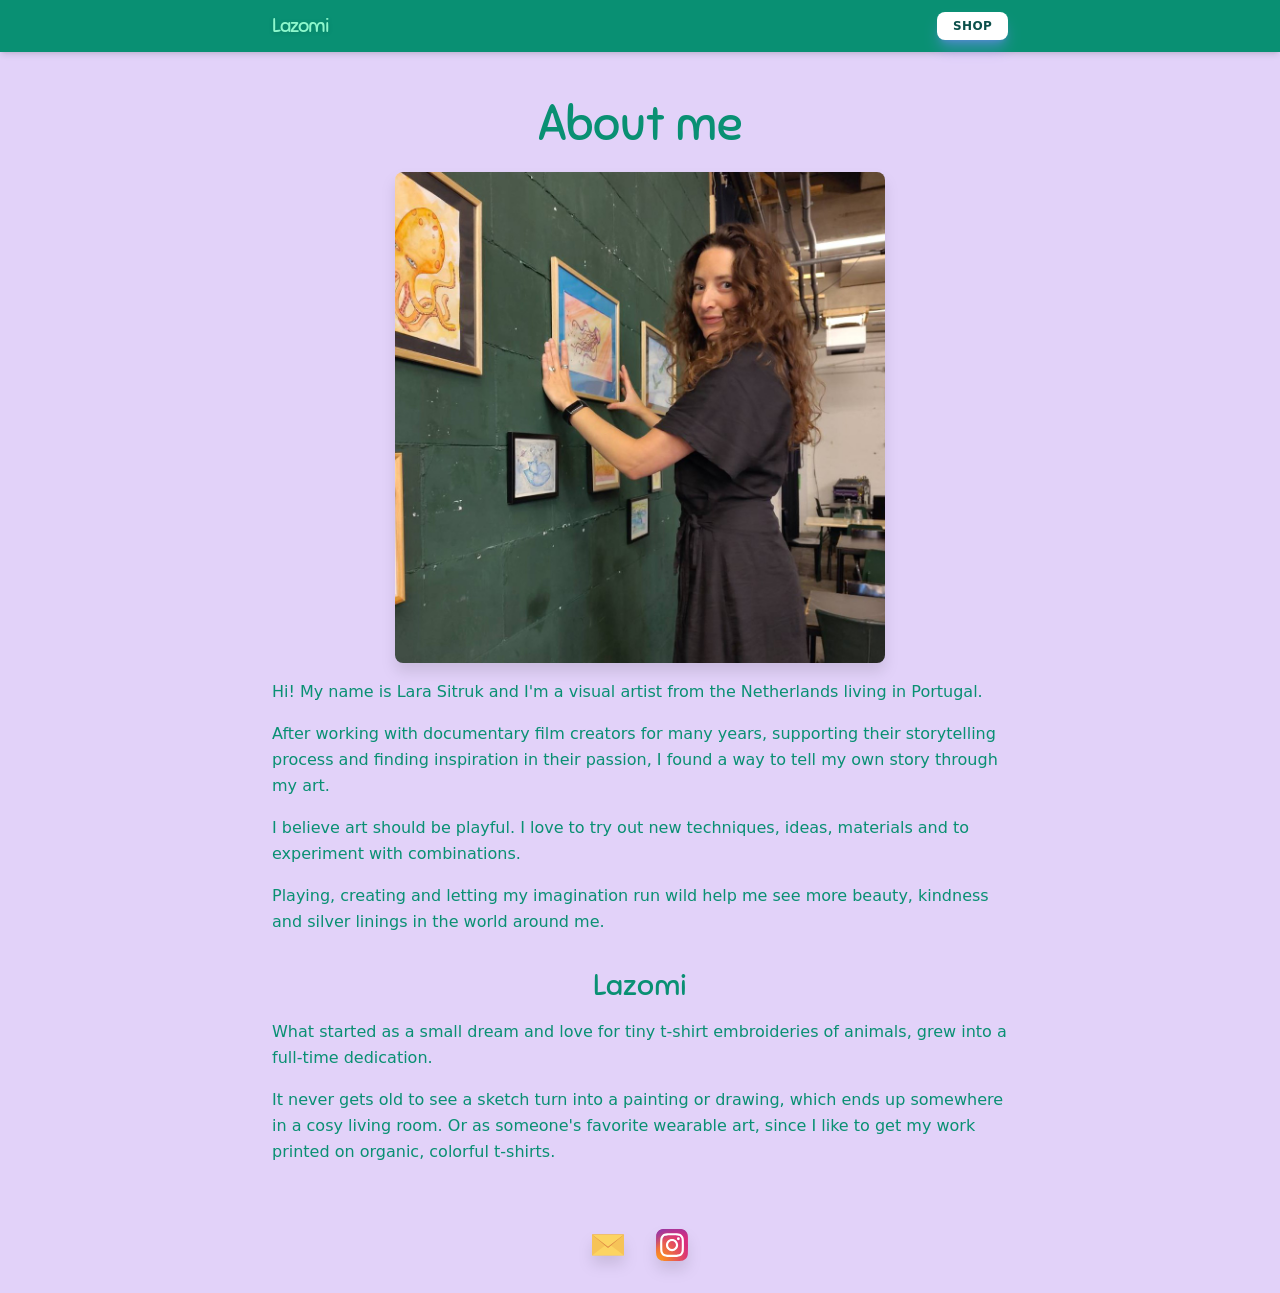
==== commit 50b64c36: "Deploying to gh-pages from @ larasitruk/lazomi@94e364462ed6e7d06252a3be77eb5cbfb24e4cac 🚀" ====
--- a/bio.html
+++ b/bio.html
@@ -4,7 +4,7 @@
         <meta charset="utf-8" />
         <meta name="viewport" content="width=device-width, initial-scale=1" />
         <title>About me | Lazomi</title>
-        <link rel="stylesheet" href="./style.css" />
+
         <link rel="canonical" href="https:&#x2F;&#x2F;lazomi.studio&#x2F;bio.html" />
         <meta
             name="description"
@@ -24,6 +24,12 @@
         
         <meta property="og:description" content="Lazomi is an artist based in Coimbra, Portugal. Creates embroidered tshirts, paintings, acquarel." />
         
+        <!-- FONTS -->
+        <link rel="preconnect" href="https://fonts.bunny.net">
+        <link href="https://fonts.bunny.net/css?family=sniglet:400,800" rel="stylesheet" />
+
+        <!-- STYLES -->
+        <link rel="stylesheet" href="./style.css" />
     </head>
     <body>
         <script>
--- a/style.css
+++ b/style.css
@@ -1,2 +1,2 @@
 /*! tailwindcss v4.3.2 | MIT License | https://tailwindcss.com */
-@layer properties{@supports (((-webkit-hyphens:none)) and (not (margin-trim:inline))) or ((-moz-orient:inline) and (not (color:rgb(from red r g b)))){*,:before,:after,::backdrop{--tw-translate-x:0;--tw-translate-y:0;--tw-translate-z:0;--tw-rotate-x:initial;--tw-rotate-y:initial;--tw-rotate-z:initial;--tw-skew-x:initial;--tw-skew-y:initial;--tw-border-style:solid;--tw-font-weight:initial;--tw-tracking:initial;--tw-blur:initial;--tw-brightness:initial;--tw-contrast:initial;--tw-grayscale:initial;--tw-hue-rotate:initial;--tw-invert:initial;--tw-opacity:initial;--tw-saturate:initial;--tw-sepia:initial;--tw-drop-shadow:initial;--tw-drop-shadow-color:initial;--tw-drop-shadow-alpha:100%;--tw-drop-shadow-size:initial;--tw-duration:initial;--tw-ease:initial;--tw-scale-x:1;--tw-scale-y:1;--tw-scale-z:1;--tw-shadow:0 0 #0000;--tw-shadow-color:initial;--tw-shadow-alpha:100%;--tw-inset-shadow:0 0 #0000;--tw-inset-shadow-color:initial;--tw-inset-shadow-alpha:100%;--tw-ring-color:initial;--tw-ring-shadow:0 0 #0000;--tw-inset-ring-color:initial;--tw-inset-ring-shadow:0 0 #0000;--tw-ring-inset:initial;--tw-ring-offset-width:0px;--tw-ring-offset-color:#fff;--tw-ring-offset-shadow:0 0 #0000;--tw-backdrop-blur:initial;--tw-backdrop-brightness:initial;--tw-backdrop-contrast:initial;--tw-backdrop-grayscale:initial;--tw-backdrop-hue-rotate:initial;--tw-backdrop-invert:initial;--tw-backdrop-opacity:initial;--tw-backdrop-saturate:initial;--tw-backdrop-sepia:initial;--tw-space-x-reverse:0;--tw-space-y-reverse:0;--tw-leading:initial}}}@layer theme{:root,:host{--font-sans:ui-sans-serif, system-ui, sans-serif, "Apple Color Emoji", "Segoe UI Emoji", "Segoe UI Symbol", "Noto Color Emoji";--font-mono:ui-monospace, SFMono-Regular, Menlo, Monaco, Consolas, "Liberation Mono", "Courier New", monospace;--color-red-200:oklch(88.5% .062 18.334);--color-red-400:oklch(70.4% .191 22.216);--color-orange-400:oklch(75% .183 55.934);--color-amber-50:oklch(98.7% .022 95.277);--color-yellow-300:oklch(90.5% .182 98.111);--color-green-400:oklch(79.2% .209 151.711);--color-emerald-300:oklch(84.5% .143 164.978);--color-teal-900:oklch(38.6% .063 188.416);--color-cyan-300:oklch(86.5% .127 207.078);--color-blue-400:oklch(70.7% .165 254.624);--color-blue-500:oklch(62.3% .214 259.815);--color-indigo-400:oklch(67.3% .182 276.935);--color-purple-300:oklch(82.7% .119 306.383);--color-pink-50:oklch(97.1% .014 343.198);--color-pink-400:oklch(71.8% .202 349.761);--color-gray-100:oklch(96.7% .003 264.542);--color-gray-300:oklch(87.2% .01 258.338);--color-gray-700:oklch(37.3% .034 259.733);--color-gray-800:oklch(27.8% .033 256.848);--color-gray-900:oklch(21% .034 264.665);--color-neutral-50:oklch(98.5% 0 0);--color-black:#000;--color-white:#fff;--spacing:.25rem;--container-3xl:48rem;--container-5xl:64rem;--text-xs:.75rem;--text-xs--line-height:calc(1 / .75);--text-sm:.875rem;--text-sm--line-height:calc(1.25 / .875);--text-lg:1.125rem;--text-lg--line-height:calc(1.75 / 1.125);--text-xl:1.25rem;--text-xl--line-height:calc(1.75 / 1.25);--text-2xl:1.5rem;--text-2xl--line-height:calc(2 / 1.5);--text-3xl:1.875rem;--text-3xl--line-height:calc(2.25 / 1.875);--text-4xl:2.25rem;--text-4xl--line-height:calc(2.5 / 2.25);--text-5xl:3rem;--text-5xl--line-height:1;--text-6xl:3.75rem;--text-6xl--line-height:1;--text-8xl:6rem;--text-8xl--line-height:1;--font-weight-bold:700;--font-weight-black:900;--tracking-tighter:-.05em;--tracking-wide:.025em;--tracking-widest:.1em;--leading-relaxed:1.625;--radius-md:.375rem;--radius-lg:.5rem;--drop-shadow-sm:0 1px 2px #00000026;--drop-shadow-lg:0 4px 4px #00000026;--drop-shadow-xl:0 9px 7px #0000001a;--drop-shadow-2xl:0 25px 25px #00000026;--ease-in-out:cubic-bezier(.4, 0, .2, 1);--blur-sm:8px;--default-transition-duration:.15s;--default-transition-timing-function:cubic-bezier(.4, 0, .2, 1);--default-font-family:var(--font-sans);--default-mono-font-family:var(--font-mono);--color-primary:#8df7cc;--color-secondary:#95daf3;--color-surround:#ca9bfd;--color-box:#099073;--color-box-inner:#ca9bfd;--color-box-animation:#8df7cc}}@layer base{*,:after,:before,::backdrop{box-sizing:border-box;border:0 solid;margin:0;padding:0}::file-selector-button{box-sizing:border-box;border:0 solid;margin:0;padding:0}html,:host{-webkit-text-size-adjust:100%;tab-size:4;line-height:1.5;font-family:var(--default-font-family,ui-sans-serif, system-ui, sans-serif, "Apple Color Emoji", "Segoe UI Emoji", "Segoe UI Symbol", "Noto Color Emoji");font-feature-settings:var(--default-font-feature-settings,normal);font-variation-settings:var(--default-font-variation-settings,normal);-webkit-tap-highlight-color:transparent}hr{height:0;color:inherit;border-top-width:1px}abbr:where([title]){text-decoration:underline dotted}h1,h2,h3,h4,h5,h6{font-size:inherit;font-weight:inherit}a{color:inherit;-webkit-text-decoration:inherit;-webkit-text-decoration:inherit;-webkit-text-decoration:inherit;text-decoration:inherit}b,strong{font-weight:bolder}code,kbd,samp,pre{font-family:var(--default-mono-font-family,ui-monospace, SFMono-Regular, Menlo, Monaco, Consolas, "Liberation Mono", "Courier New", monospace);font-feature-settings:var(--default-mono-font-feature-settings,normal);font-variation-settings:var(--default-mono-font-variation-settings,normal);font-size:1em}small{font-size:80%}sub,sup{vertical-align:baseline;font-size:75%;line-height:0;position:relative}sub{bottom:-.25em}sup{top:-.5em}table{text-indent:0;border-color:inherit;border-collapse:collapse}:-moz-focusring{outline:auto}progress{vertical-align:baseline}summary{display:list-item}ol,ul,menu{list-style:none}img,svg,video,canvas,audio,iframe,embed,object{vertical-align:middle;display:block}img,video{max-width:100%;height:auto}button,input,select,optgroup,textarea{font:inherit;font-feature-settings:inherit;font-variation-settings:inherit;letter-spacing:inherit;color:inherit;opacity:1;background-color:#0000;border-radius:0}::file-selector-button{font:inherit;font-feature-settings:inherit;font-variation-settings:inherit;letter-spacing:inherit;color:inherit;opacity:1;background-color:#0000;border-radius:0}:where(select:is([multiple],[size])) optgroup{font-weight:bolder}:where(select:is([multiple],[size])) optgroup option{padding-inline-start:20px}::file-selector-button{margin-inline-end:4px}::placeholder{opacity:1}@supports (not ((-webkit-appearance:-apple-pay-button))) or (contain-intrinsic-size:1px){::placeholder{color:currentColor}@supports (color:color-mix(in lab, red, red)){::placeholder{color:color-mix(in oklab, currentcolor 50%, transparent)}}}textarea{resize:vertical}::-webkit-search-decoration{-webkit-appearance:none}::-webkit-date-and-time-value{min-height:1lh;text-align:inherit}::-webkit-datetime-edit{display:inline-flex}::-webkit-datetime-edit-fields-wrapper{padding:0}::-webkit-datetime-edit{padding-block:0}::-webkit-datetime-edit-year-field{padding-block:0}::-webkit-datetime-edit-month-field{padding-block:0}::-webkit-datetime-edit-day-field{padding-block:0}::-webkit-datetime-edit-hour-field{padding-block:0}::-webkit-datetime-edit-minute-field{padding-block:0}::-webkit-datetime-edit-second-field{padding-block:0}::-webkit-datetime-edit-millisecond-field{padding-block:0}::-webkit-datetime-edit-meridiem-field{padding-block:0}::-webkit-calendar-picker-indicator{line-height:1}:-moz-ui-invalid{box-shadow:none}button,input:where([type=button],[type=reset],[type=submit]){appearance:button}::file-selector-button{appearance:button}::-webkit-inner-spin-button{height:auto}::-webkit-outer-spin-button{height:auto}[hidden]:where(:not([hidden=until-found])){display:none!important}}@layer components{body{background-color:var(--color-surround);color:var(--color-amber-50);overflow-x:hidden}.topbar{z-index:50;background-color:var(--color-box);--tw-shadow:0 4px 6px -1px var(--tw-shadow-color,#0000001a), 0 2px 4px -2px var(--tw-shadow-color,#0000001a);box-shadow:var(--tw-inset-shadow), var(--tw-inset-ring-shadow), var(--tw-ring-offset-shadow), var(--tw-ring-shadow), var(--tw-shadow);--tw-backdrop-blur:blur(var(--blur-sm));backdrop-filter:var(--tw-backdrop-blur,) var(--tw-backdrop-brightness,) var(--tw-backdrop-contrast,) var(--tw-backdrop-grayscale,) var(--tw-backdrop-hue-rotate,) var(--tw-backdrop-invert,) var(--tw-backdrop-opacity,) var(--tw-backdrop-saturate,) var(--tw-backdrop-sepia,);position:sticky;top:0}.topbar-content{max-width:var(--container-3xl);padding-inline:calc(var(--spacing) * 4);padding-block:calc(var(--spacing) * 3);justify-content:space-between;align-items:center;margin-inline:auto;display:flex}.topbar-nav{display:flex}:where(.topbar-nav>:not(:last-child)){--tw-space-x-reverse:0;margin-inline-start:calc(calc(var(--spacing) * 4) * var(--tw-space-x-reverse));margin-inline-end:calc(calc(var(--spacing) * 4) * calc(1 - var(--tw-space-x-reverse)))}.topbar-link{color:var(--color-gray-700);text-decoration-line:underline}@media (hover:hover){.topbar-link:hover{color:var(--color-gray-800)}}.brand{font-size:var(--text-xl);line-height:var(--tw-leading,var(--text-xl--line-height));--tw-font-weight:var(--font-weight-bold);font-weight:var(--font-weight-bold);--tw-tracking:var(--tracking-tighter);letter-spacing:var(--tracking-tighter);color:var(--color-primary)}@keyframes rotate{0%{transform:rotate(0)}to{transform:rotate(360deg)}}.btn-shop{border-radius:var(--radius-lg);background-color:var(--color-white);padding-inline:calc(var(--spacing) * 4);padding-block:calc(var(--spacing) * 1.5);font-size:var(--text-xs);line-height:var(--tw-leading,var(--text-xs--line-height));--tw-font-weight:var(--font-weight-bold);font-weight:var(--font-weight-bold);--tw-tracking:var(--tracking-widest);letter-spacing:var(--tracking-widest);color:var(--color-teal-900);text-transform:uppercase;--tw-shadow:0 10px 15px -3px var(--tw-shadow-color,#0000001a), 0 4px 6px -4px var(--tw-shadow-color,#0000001a);box-shadow:var(--tw-inset-shadow), var(--tw-inset-ring-shadow), var(--tw-ring-offset-shadow), var(--tw-ring-shadow), var(--tw-shadow);--tw-shadow-color:#7d87ff80;position:relative}@supports (color:color-mix(in lab, red, red)){.btn-shop{--tw-shadow-color:color-mix(in oklab, color-mix(in oklab, var(--color-indigo-400) 50%, transparent) var(--tw-shadow-alpha), transparent)}}.btn-shop{transition-property:all;transition-timing-function:var(--tw-ease,var(--default-transition-timing-function));transition-duration:var(--tw-duration,var(--default-transition-duration));--tw-duration:.3s;transition-duration:.3s}@media (hover:hover){.btn-shop:hover{--tw-shadow-color:#7d87ffe6}@supports (color:color-mix(in lab, red, red)){.btn-shop:hover{--tw-shadow-color:color-mix(in oklab, color-mix(in oklab, var(--color-indigo-400) 90%, transparent) var(--tw-shadow-alpha), transparent)}}.btn-shop:hover{--tw-drop-shadow-size:drop-shadow(0 25px 25px var(--tw-drop-shadow-color,#00000026));--tw-drop-shadow:drop-shadow(var(--drop-shadow-2xl));filter:var(--tw-blur,) var(--tw-brightness,) var(--tw-contrast,) var(--tw-grayscale,) var(--tw-hue-rotate,) var(--tw-invert,) var(--tw-saturate,) var(--tw-sepia,) var(--tw-drop-shadow,)}}.btn-shop:active{--tw-translate-y:calc(var(--spacing) * .5);translate:var(--tw-translate-x) var(--tw-translate-y);--tw-shadow:0 0 #0000;box-shadow:var(--tw-inset-shadow), var(--tw-inset-ring-shadow), var(--tw-ring-offset-shadow), var(--tw-ring-shadow), var(--tw-shadow);--tw-drop-shadow: ;filter:var(--tw-blur,) var(--tw-brightness,) var(--tw-contrast,) var(--tw-grayscale,) var(--tw-hue-rotate,) var(--tw-invert,) var(--tw-saturate,) var(--tw-sepia,) var(--tw-drop-shadow,)}.btn-shop{z-index:10}.markdown{max-width:var(--container-3xl);padding-inline:calc(var(--spacing) * 4);color:var(--color-secondary);margin-inline:auto}.markdown h1,.markdown h2,.markdown h3,.markdown h4,.markdown h5{scroll-margin-top:calc(var(--spacing) * 20);text-align:center}.markdown h1{margin-top:calc(var(--spacing) * 12);margin-bottom:calc(var(--spacing) * 6);font-size:var(--text-4xl);line-height:var(--tw-leading,var(--text-4xl--line-height));--tw-font-weight:var(--font-weight-bold);font-weight:var(--font-weight-bold)}.markdown h2{margin-top:calc(var(--spacing) * 10);margin-bottom:calc(var(--spacing) * 5);font-size:var(--text-3xl);line-height:var(--tw-leading,var(--text-3xl--line-height));--tw-font-weight:var(--font-weight-bold);font-weight:var(--font-weight-bold)}.markdown h3{margin-top:calc(var(--spacing) * 8);margin-bottom:calc(var(--spacing) * 4);font-size:var(--text-2xl);line-height:var(--tw-leading,var(--text-2xl--line-height));--tw-font-weight:var(--font-weight-bold);font-weight:var(--font-weight-bold)}.markdown h4{margin-top:calc(var(--spacing) * 6);margin-bottom:calc(var(--spacing) * 3);font-size:var(--text-xl);line-height:var(--tw-leading,var(--text-xl--line-height));--tw-font-weight:var(--font-weight-bold);font-weight:var(--font-weight-bold)}.markdown h5{margin-top:calc(var(--spacing) * 4);margin-bottom:calc(var(--spacing) * 2);font-size:var(--text-lg);line-height:var(--tw-leading,var(--text-lg--line-height));--tw-font-weight:var(--font-weight-bold);font-weight:var(--font-weight-bold)}.markdown a{color:var(--color-blue-400);text-underline-offset:2px;transition-property:color,background-color,border-color,outline-color,text-decoration-color,fill,stroke,--tw-gradient-from,--tw-gradient-via,--tw-gradient-to;transition-timing-function:var(--tw-ease,var(--default-transition-timing-function));transition-duration:var(--tw-duration,var(--default-transition-duration));text-decoration-line:underline;text-decoration-thickness:1px}.markdown a:hover{color:var(--color-blue-500);text-decoration-thickness:2px}.markdown ul{margin-bottom:calc(var(--spacing) * 4);margin-left:calc(var(--spacing) * 6);list-style-type:disc;list-style-position:outside}:where(.markdown ul>:not(:last-child)){--tw-space-y-reverse:0;margin-block-start:calc(calc(var(--spacing) * 2) * var(--tw-space-y-reverse));margin-block-end:calc(calc(var(--spacing) * 2) * calc(1 - var(--tw-space-y-reverse)))}.markdown ol{margin-bottom:calc(var(--spacing) * 4);margin-left:calc(var(--spacing) * 6);list-style-type:decimal;list-style-position:outside}:where(.markdown ol>:not(:last-child)){--tw-space-y-reverse:0;margin-block-start:calc(calc(var(--spacing) * 2) * var(--tw-space-y-reverse));margin-block-end:calc(calc(var(--spacing) * 2) * calc(1 - var(--tw-space-y-reverse)))}.markdown p{margin-bottom:calc(var(--spacing) * 4);--tw-leading:var(--leading-relaxed);line-height:var(--leading-relaxed)}.markdown blockquote{margin-block:calc(var(--spacing) * 6);border-left-style:var(--tw-border-style);border-left-width:4px;border-color:var(--color-gray-300);padding-left:calc(var(--spacing) * 4);color:var(--color-gray-700);font-style:italic}.markdown code{background-color:var(--color-gray-100);padding-inline:var(--spacing);font-family:var(--font-mono);font-size:var(--text-sm);line-height:var(--tw-leading,var(--text-sm--line-height));border-radius:.25rem}.markdown pre{margin-block:calc(var(--spacing) * 6);border-radius:var(--radius-lg);background-color:var(--color-gray-900);padding:calc(var(--spacing) * 4);color:var(--color-gray-100);overflow-x:auto}.markdown pre code{color:inherit;background-color:#0000;padding:0}.markdown .heading-anchor{padding-left:calc(var(--spacing) * 3);font-size:var(--text-lg);line-height:var(--tw-leading,var(--text-lg--line-height));opacity:.5;display:none}.markdown img{border-radius:var(--radius-lg);text-align:center;--tw-drop-shadow-size:drop-shadow(0 9px 7px var(--tw-drop-shadow-color,#0000001a));--tw-drop-shadow:drop-shadow(var(--drop-shadow-xl));filter:var(--tw-blur,) var(--tw-brightness,) var(--tw-contrast,) var(--tw-grayscale,) var(--tw-hue-rotate,) var(--tw-invert,) var(--tw-saturate,) var(--tw-sepia,) var(--tw-drop-shadow,);margin-inline:auto}@media (width>=48rem){.markdown img{max-width:66.6667%}}.markdown .slideshow p{padding-inline:calc(var(--spacing) * 3);padding-bottom:calc(var(--spacing) * 12)}@media (width>=48rem){.markdown .slideshow p{padding-inline:calc(var(--spacing) * 6);padding-top:calc(var(--spacing) * 12)}}.bubble{animation:1.8s ease-out infinite floatCloseBy}.b-left-1{--tx:-15px;--ty:-15px;width:8px;height:8px;animation-delay:0s;top:25%;left:-4px}.b-left-2{--tx:-20px;--ty:-5px;width:12px;height:12px;animation-delay:.9s;top:55%;left:-6px}.b-top-1{--tx:-8px;--ty:-25px;width:10px;height:10px;animation-delay:.2s;top:-6px;left:35%}.b-top-2{--tx:8px;--ty:-20px;width:8px;height:8px;animation-delay:1.1s;top:-4px;left:65%}.b-right-1{--tx:5px;--ty:-10px;width:11px;height:11px;animation-delay:.4s;top:35%;right:-6px}.b-right-2{--tx:5px;--ty:0px;width:9px;height:9px;animation-delay:1.3s;top:65%;right:-4px}.b-bottom-1{--tx:-5px;--ty:18px;width:10px;height:10px;animation-delay:.6s;bottom:-6px;left:30%}.b-bottom-2{--tx:10px;--ty:22px;width:13px;height:13px;animation-delay:1.5s;bottom:-4px;left:70%}@keyframes floatCloseBy{0%{opacity:0;transform:translate(0)scale(.4)}20%{opacity:1}70%{opacity:.8}to{transform:translate(var(--tx), var(--ty)) scale(1.1);opacity:0}}}@layer utilities{.pointer-events-none{pointer-events:none}.invisible{visibility:hidden}.absolute{position:absolute}.fixed{position:fixed}.relative{position:relative}.static{position:static}.inset-0{inset:0}.left-0{left:0}.z-0{z-index:0}.z-10{z-index:10}.z-40{z-index:40}.order-1{order:1}.order-2{order:2}.order-4{order:4}.order-5{order:5}.order-6{order:6}.col-span-2{grid-column:span 2/span 2}.container{width:100%}@media (width>=40rem){.container{max-width:40rem}}@media (width>=48rem){.container{max-width:48rem}}@media (width>=64rem){.container{max-width:64rem}}@media (width>=80rem){.container{max-width:80rem}}@media (width>=96rem){.container{max-width:96rem}}.mx-auto{margin-inline:auto}.my-8{margin-block:calc(var(--spacing) * 8)}.block{display:block}.contents{display:contents}.flex{display:flex}.grid{display:grid}.inline{display:inline}.inline-block{display:inline-block}.aspect-square{aspect-ratio:1}.h-8{height:calc(var(--spacing) * 8)}.h-dvh{height:100dvh}.h-full{height:100%}.w-8{width:calc(var(--spacing) * 8)}.w-full{width:100%}.max-w-5xl{max-width:var(--container-5xl)}.origin-center{transform-origin:50%}.translate-x-full{--tw-translate-x:100%;translate:var(--tw-translate-x) var(--tw-translate-y)}.transform{transform:var(--tw-rotate-x,) var(--tw-rotate-y,) var(--tw-rotate-z,) var(--tw-skew-x,) var(--tw-skew-y,)}.grid-cols-1{grid-template-columns:repeat(1,minmax(0,1fr))}.grid-cols-2{grid-template-columns:repeat(2,minmax(0,1fr))}.grid-rows-1{grid-template-rows:repeat(1,minmax(0,1fr))}.flex-wrap{flex-wrap:wrap}.place-items-center{place-items:center}.place-items-stretch{place-items:stretch stretch}.items-center{align-items:center}.items-stretch{align-items:stretch}.justify-center{justify-content:center}.gap-4{gap:calc(var(--spacing) * 4)}.gap-8{gap:calc(var(--spacing) * 8)}.overflow-hidden{overflow:hidden}.overflow-x-hidden{overflow-x:hidden}.rounded-full{border-radius:3.40282e38px}.rounded-md{border-radius:var(--radius-md)}.rounded-b-md{border-bottom-right-radius:var(--radius-md);border-bottom-left-radius:var(--radius-md)}.border{border-style:var(--tw-border-style);border-width:1px}.bg-black\/10{background-color:#0000001a}@supports (color:color-mix(in lab, red, red)){.bg-black\/10{background-color:color-mix(in oklab, var(--color-black) 10%, transparent)}}.bg-black\/30{background-color:#0000004d}@supports (color:color-mix(in lab, red, red)){.bg-black\/30{background-color:color-mix(in oklab, var(--color-black) 30%, transparent)}}.bg-box{background-color:var(--color-box)}.bg-box-animation{background-color:var(--color-box-animation)}.bg-cyan-300\/50{background-color:#53eafd80}@supports (color:color-mix(in lab, red, red)){.bg-cyan-300\/50{background-color:color-mix(in oklab, var(--color-cyan-300) 50%, transparent)}}.bg-emerald-300\/50{background-color:#5ee9b580}@supports (color:color-mix(in lab, red, red)){.bg-emerald-300\/50{background-color:color-mix(in oklab, var(--color-emerald-300) 50%, transparent)}}.bg-green-400\/50{background-color:#05df7280}@supports (color:color-mix(in lab, red, red)){.bg-green-400\/50{background-color:color-mix(in oklab, var(--color-green-400) 50%, transparent)}}.bg-orange-400\/50{background-color:#ff8b1a80}@supports (color:color-mix(in lab, red, red)){.bg-orange-400\/50{background-color:color-mix(in oklab, var(--color-orange-400) 50%, transparent)}}.bg-pink-400\/50{background-color:#fb64b680}@supports (color:color-mix(in lab, red, red)){.bg-pink-400\/50{background-color:color-mix(in oklab, var(--color-pink-400) 50%, transparent)}}.bg-purple-300\/50{background-color:#d9b3ff80}@supports (color:color-mix(in lab, red, red)){.bg-purple-300\/50{background-color:color-mix(in oklab, var(--color-purple-300) 50%, transparent)}}.bg-red-400\/50{background-color:#ff656880}@supports (color:color-mix(in lab, red, red)){.bg-red-400\/50{background-color:color-mix(in oklab, var(--color-red-400) 50%, transparent)}}.bg-yellow-300\/50{background-color:#ffe02a80}@supports (color:color-mix(in lab, red, red)){.bg-yellow-300\/50{background-color:color-mix(in oklab, var(--color-yellow-300) 50%, transparent)}}.object-cover{object-fit:cover}.pt-4{padding-top:calc(var(--spacing) * 4)}.pr-2{padding-right:calc(var(--spacing) * 2)}.pb-2{padding-bottom:calc(var(--spacing) * 2)}.pl-2{padding-left:calc(var(--spacing) * 2)}.text-center{text-align:center}.text-2xl{font-size:var(--text-2xl);line-height:var(--tw-leading,var(--text-2xl--line-height))}.text-4xl{font-size:var(--text-4xl);line-height:var(--tw-leading,var(--text-4xl--line-height))}.text-6xl{font-size:var(--text-6xl);line-height:var(--tw-leading,var(--text-6xl--line-height))}.text-lg{font-size:var(--text-lg);line-height:var(--tw-leading,var(--text-lg--line-height))}.text-xl{font-size:var(--text-xl);line-height:var(--tw-leading,var(--text-xl--line-height))}.font-black{--tw-font-weight:var(--font-weight-black);font-weight:var(--font-weight-black)}.tracking-wide{--tw-tracking:var(--tracking-wide);letter-spacing:var(--tracking-wide)}.tracking-widest{--tw-tracking:var(--tracking-widest);letter-spacing:var(--tracking-widest)}.text-box-inner{color:var(--color-box-inner)}.text-neutral-50{color:var(--color-neutral-50)}.text-primary{color:var(--color-primary)}.opacity-0{opacity:0}.opacity-100{opacity:1}.drop-shadow-\[0_1px_1px_rgba\(0\,0\,0\,0\.8\)\]{--tw-drop-shadow-size:drop-shadow(0 1px 1px var(--tw-drop-shadow-color,#000c));--tw-drop-shadow:var(--tw-drop-shadow-size);filter:var(--tw-blur,) var(--tw-brightness,) var(--tw-contrast,) var(--tw-grayscale,) var(--tw-hue-rotate,) var(--tw-invert,) var(--tw-saturate,) var(--tw-sepia,) var(--tw-drop-shadow,)}.drop-shadow-lg{--tw-drop-shadow-size:drop-shadow(0 4px 4px var(--tw-drop-shadow-color,#00000026));--tw-drop-shadow:drop-shadow(var(--drop-shadow-lg));filter:var(--tw-blur,) var(--tw-brightness,) var(--tw-contrast,) var(--tw-grayscale,) var(--tw-hue-rotate,) var(--tw-invert,) var(--tw-saturate,) var(--tw-sepia,) var(--tw-drop-shadow,)}.drop-shadow-sm{--tw-drop-shadow-size:drop-shadow(0 1px 2px var(--tw-drop-shadow-color,#00000026));--tw-drop-shadow:drop-shadow(var(--drop-shadow-sm));filter:var(--tw-blur,) var(--tw-brightness,) var(--tw-contrast,) var(--tw-grayscale,) var(--tw-hue-rotate,) var(--tw-invert,) var(--tw-saturate,) var(--tw-sepia,) var(--tw-drop-shadow,)}.drop-shadow-xl{--tw-drop-shadow-size:drop-shadow(0 9px 7px var(--tw-drop-shadow-color,#0000001a));--tw-drop-shadow:drop-shadow(var(--drop-shadow-xl));filter:var(--tw-blur,) var(--tw-brightness,) var(--tw-contrast,) var(--tw-grayscale,) var(--tw-hue-rotate,) var(--tw-invert,) var(--tw-saturate,) var(--tw-sepia,) var(--tw-drop-shadow,)}.grayscale-0{--tw-grayscale:grayscale(0%);filter:var(--tw-blur,) var(--tw-brightness,) var(--tw-contrast,) var(--tw-grayscale,) var(--tw-hue-rotate,) var(--tw-invert,) var(--tw-saturate,) var(--tw-sepia,) var(--tw-drop-shadow,)}.transition{transition-property:color,background-color,border-color,outline-color,text-decoration-color,fill,stroke,--tw-gradient-from,--tw-gradient-via,--tw-gradient-to,opacity,box-shadow,transform,translate,scale,rotate,filter,-webkit-backdrop-filter,backdrop-filter,display,content-visibility,overlay,pointer-events;transition-timing-function:var(--tw-ease,var(--default-transition-timing-function));transition-duration:var(--tw-duration,var(--default-transition-duration))}.transition-all{transition-property:all;transition-timing-function:var(--tw-ease,var(--default-transition-timing-function));transition-duration:var(--tw-duration,var(--default-transition-duration))}.duration-200{--tw-duration:.2s;transition-duration:.2s}.duration-300{--tw-duration:.3s;transition-duration:.3s}.duration-400{--tw-duration:.4s;transition-duration:.4s}.duration-500{--tw-duration:.5s;transition-duration:.5s}.ease-in-out{--tw-ease:var(--ease-in-out);transition-timing-function:var(--ease-in-out)}.select-none{-webkit-user-select:none;user-select:none}@media (hover:hover){.group-hover\:translate-x-0:is(:where(.group):hover *){--tw-translate-x:0;translate:var(--tw-translate-x) var(--tw-translate-y)}.group-hover\:scale-200:is(:where(.group):hover *){--tw-scale-x:200%;--tw-scale-y:200%;--tw-scale-z:200%;scale:var(--tw-scale-x) var(--tw-scale-y)}.group-hover\:grayscale:is(:where(.group):hover *){--tw-grayscale:grayscale(100%);filter:var(--tw-blur,) var(--tw-brightness,) var(--tw-contrast,) var(--tw-grayscale,) var(--tw-hue-rotate,) var(--tw-invert,) var(--tw-saturate,) var(--tw-sepia,) var(--tw-drop-shadow,)}.hover\:z-20:hover{z-index:20}.hover\:z-40:hover{z-index:40}.hover\:scale-105:hover{--tw-scale-x:105%;--tw-scale-y:105%;--tw-scale-z:105%;scale:var(--tw-scale-x) var(--tw-scale-y)}.hover\:scale-110:hover{--tw-scale-x:110%;--tw-scale-y:110%;--tw-scale-z:110%;scale:var(--tw-scale-x) var(--tw-scale-y)}.hover\:scale-120:hover{--tw-scale-x:120%;--tw-scale-y:120%;--tw-scale-z:120%;scale:var(--tw-scale-x) var(--tw-scale-y)}.hover\:opacity-70:hover{opacity:.7}.hover\:drop-shadow-2xl:hover{--tw-drop-shadow-size:drop-shadow(0 25px 25px var(--tw-drop-shadow-color,#00000026));--tw-drop-shadow:drop-shadow(var(--drop-shadow-2xl));filter:var(--tw-blur,) var(--tw-brightness,) var(--tw-contrast,) var(--tw-grayscale,) var(--tw-hue-rotate,) var(--tw-invert,) var(--tw-saturate,) var(--tw-sepia,) var(--tw-drop-shadow,)}.hover\:grayscale:hover{--tw-grayscale:grayscale(100%);filter:var(--tw-blur,) var(--tw-brightness,) var(--tw-contrast,) var(--tw-grayscale,) var(--tw-hue-rotate,) var(--tw-invert,) var(--tw-saturate,) var(--tw-sepia,) var(--tw-drop-shadow,)}}.active\:scale-95:active{--tw-scale-x:95%;--tw-scale-y:95%;--tw-scale-z:95%;scale:var(--tw-scale-x) var(--tw-scale-y)}@media (width>=48rem){.md\:order-3{order:3}.md\:col-span-3{grid-column:span 3/span 3}.md\:origin-bottom-right{transform-origin:100% 100%}.md\:origin-top-left{transform-origin:0 0}.md\:origin-top-right{transform-origin:100% 0}.md\:grid-cols-3{grid-template-columns:repeat(3,minmax(0,1fr))}.md\:gap-4{gap:calc(var(--spacing) * 4)}.md\:pb-4{padding-bottom:calc(var(--spacing) * 4)}.md\:text-2xl{font-size:var(--text-2xl);line-height:var(--tw-leading,var(--text-2xl--line-height))}.md\:text-4xl{font-size:var(--text-4xl);line-height:var(--tw-leading,var(--text-4xl--line-height))}.md\:text-5xl{font-size:var(--text-5xl);line-height:var(--tw-leading,var(--text-5xl--line-height))}.md\:text-6xl{font-size:var(--text-6xl);line-height:var(--tw-leading,var(--text-6xl--line-height))}.md\:text-8xl{font-size:var(--text-8xl);line-height:var(--tw-leading,var(--text-8xl--line-height))}}}@property --tw-translate-x{syntax:"*";inherits:false;initial-value:0}@property --tw-translate-y{syntax:"*";inherits:false;initial-value:0}@property --tw-translate-z{syntax:"*";inherits:false;initial-value:0}@property --tw-rotate-x{syntax:"*";inherits:false}@property --tw-rotate-y{syntax:"*";inherits:false}@property --tw-rotate-z{syntax:"*";inherits:false}@property --tw-skew-x{syntax:"*";inherits:false}@property --tw-skew-y{syntax:"*";inherits:false}@property --tw-border-style{syntax:"*";inherits:false;initial-value:solid}@property --tw-font-weight{syntax:"*";inherits:false}@property --tw-tracking{syntax:"*";inherits:false}@property --tw-blur{syntax:"*";inherits:false}@property --tw-brightness{syntax:"*";inherits:false}@property --tw-contrast{syntax:"*";inherits:false}@property --tw-grayscale{syntax:"*";inherits:false}@property --tw-hue-rotate{syntax:"*";inherits:false}@property --tw-invert{syntax:"*";inherits:false}@property --tw-opacity{syntax:"*";inherits:false}@property --tw-saturate{syntax:"*";inherits:false}@property --tw-sepia{syntax:"*";inherits:false}@property --tw-drop-shadow{syntax:"*";inherits:false}@property --tw-drop-shadow-color{syntax:"*";inherits:false}@property --tw-drop-shadow-alpha{syntax:"<percentage>";inherits:false;initial-value:100%}@property --tw-drop-shadow-size{syntax:"*";inherits:false}@property --tw-duration{syntax:"*";inherits:false}@property --tw-ease{syntax:"*";inherits:false}@property --tw-scale-x{syntax:"*";inherits:false;initial-value:1}@property --tw-scale-y{syntax:"*";inherits:false;initial-value:1}@property --tw-scale-z{syntax:"*";inherits:false;initial-value:1}@property --tw-shadow{syntax:"*";inherits:false;initial-value:0 0 #0000}@property --tw-shadow-color{syntax:"*";inherits:false}@property --tw-shadow-alpha{syntax:"<percentage>";inherits:false;initial-value:100%}@property --tw-inset-shadow{syntax:"*";inherits:false;initial-value:0 0 #0000}@property --tw-inset-shadow-color{syntax:"*";inherits:false}@property --tw-inset-shadow-alpha{syntax:"<percentage>";inherits:false;initial-value:100%}@property --tw-ring-color{syntax:"*";inherits:false}@property --tw-ring-shadow{syntax:"*";inherits:false;initial-value:0 0 #0000}@property --tw-inset-ring-color{syntax:"*";inherits:false}@property --tw-inset-ring-shadow{syntax:"*";inherits:false;initial-value:0 0 #0000}@property --tw-ring-inset{syntax:"*";inherits:false}@property --tw-ring-offset-width{syntax:"<length>";inherits:false;initial-value:0}@property --tw-ring-offset-color{syntax:"*";inherits:false;initial-value:#fff}@property --tw-ring-offset-shadow{syntax:"*";inherits:false;initial-value:0 0 #0000}@property --tw-backdrop-blur{syntax:"*";inherits:false}@property --tw-backdrop-brightness{syntax:"*";inherits:false}@property --tw-backdrop-contrast{syntax:"*";inherits:false}@property --tw-backdrop-grayscale{syntax:"*";inherits:false}@property --tw-backdrop-hue-rotate{syntax:"*";inherits:false}@property --tw-backdrop-invert{syntax:"*";inherits:false}@property --tw-backdrop-opacity{syntax:"*";inherits:false}@property --tw-backdrop-saturate{syntax:"*";inherits:false}@property --tw-backdrop-sepia{syntax:"*";inherits:false}@property --tw-space-x-reverse{syntax:"*";inherits:false;initial-value:0}@property --tw-space-y-reverse{syntax:"*";inherits:false;initial-value:0}@property --tw-leading{syntax:"*";inherits:false}+@layer properties{@supports (((-webkit-hyphens:none)) and (not (margin-trim:inline))) or ((-moz-orient:inline) and (not (color:rgb(from red r g b)))){*,:before,:after,::backdrop{--tw-translate-x:0;--tw-translate-y:0;--tw-translate-z:0;--tw-rotate-x:initial;--tw-rotate-y:initial;--tw-rotate-z:initial;--tw-skew-x:initial;--tw-skew-y:initial;--tw-border-style:solid;--tw-font-weight:initial;--tw-tracking:initial;--tw-blur:initial;--tw-brightness:initial;--tw-contrast:initial;--tw-grayscale:initial;--tw-hue-rotate:initial;--tw-invert:initial;--tw-opacity:initial;--tw-saturate:initial;--tw-sepia:initial;--tw-drop-shadow:initial;--tw-drop-shadow-color:initial;--tw-drop-shadow-alpha:100%;--tw-drop-shadow-size:initial;--tw-duration:initial;--tw-ease:initial;--tw-scale-x:1;--tw-scale-y:1;--tw-scale-z:1;--tw-shadow:0 0 #0000;--tw-shadow-color:initial;--tw-shadow-alpha:100%;--tw-inset-shadow:0 0 #0000;--tw-inset-shadow-color:initial;--tw-inset-shadow-alpha:100%;--tw-ring-color:initial;--tw-ring-shadow:0 0 #0000;--tw-inset-ring-color:initial;--tw-inset-ring-shadow:0 0 #0000;--tw-ring-inset:initial;--tw-ring-offset-width:0px;--tw-ring-offset-color:#fff;--tw-ring-offset-shadow:0 0 #0000;--tw-backdrop-blur:initial;--tw-backdrop-brightness:initial;--tw-backdrop-contrast:initial;--tw-backdrop-grayscale:initial;--tw-backdrop-hue-rotate:initial;--tw-backdrop-invert:initial;--tw-backdrop-opacity:initial;--tw-backdrop-saturate:initial;--tw-backdrop-sepia:initial;--tw-space-x-reverse:0;--tw-space-y-reverse:0;--tw-leading:initial}}}@layer theme{:root,:host{--font-sans:ui-sans-serif, system-ui, sans-serif, "Apple Color Emoji", "Segoe UI Emoji", "Segoe UI Symbol", "Noto Color Emoji";--font-mono:ui-monospace, SFMono-Regular, Menlo, Monaco, Consolas, "Liberation Mono", "Courier New", monospace;--color-red-200:oklch(88.5% .062 18.334);--color-red-400:oklch(70.4% .191 22.216);--color-orange-400:oklch(75% .183 55.934);--color-amber-50:oklch(98.7% .022 95.277);--color-yellow-300:oklch(90.5% .182 98.111);--color-green-400:oklch(79.2% .209 151.711);--color-emerald-300:oklch(84.5% .143 164.978);--color-teal-900:oklch(38.6% .063 188.416);--color-cyan-300:oklch(86.5% .127 207.078);--color-blue-400:oklch(70.7% .165 254.624);--color-blue-500:oklch(62.3% .214 259.815);--color-indigo-400:oklch(67.3% .182 276.935);--color-purple-300:oklch(82.7% .119 306.383);--color-pink-50:oklch(97.1% .014 343.198);--color-pink-400:oklch(71.8% .202 349.761);--color-gray-100:oklch(96.7% .003 264.542);--color-gray-300:oklch(87.2% .01 258.338);--color-gray-700:oklch(37.3% .034 259.733);--color-gray-800:oklch(27.8% .033 256.848);--color-gray-900:oklch(21% .034 264.665);--color-neutral-50:oklch(98.5% 0 0);--color-black:#000;--color-white:#fff;--spacing:.25rem;--container-3xl:48rem;--container-5xl:64rem;--text-xs:.75rem;--text-xs--line-height:calc(1 / .75);--text-sm:.875rem;--text-sm--line-height:calc(1.25 / .875);--text-lg:1.125rem;--text-lg--line-height:calc(1.75 / 1.125);--text-xl:1.25rem;--text-xl--line-height:calc(1.75 / 1.25);--text-2xl:1.5rem;--text-2xl--line-height:calc(2 / 1.5);--text-3xl:1.875rem;--text-3xl--line-height:calc(2.25 / 1.875);--text-4xl:2.25rem;--text-4xl--line-height:calc(2.5 / 2.25);--text-5xl:3rem;--text-5xl--line-height:1;--text-6xl:3.75rem;--text-6xl--line-height:1;--text-8xl:6rem;--text-8xl--line-height:1;--font-weight-bold:700;--font-weight-black:900;--tracking-tighter:-.05em;--tracking-wide:.025em;--tracking-widest:.1em;--leading-relaxed:1.625;--radius-md:.375rem;--radius-lg:.5rem;--drop-shadow-sm:0 1px 2px #00000026;--drop-shadow-lg:0 4px 4px #00000026;--drop-shadow-xl:0 9px 7px #0000001a;--drop-shadow-2xl:0 25px 25px #00000026;--ease-in-out:cubic-bezier(.4, 0, .2, 1);--blur-sm:8px;--default-transition-duration:.15s;--default-transition-timing-function:cubic-bezier(.4, 0, .2, 1);--default-font-family:var(--font-sans);--default-mono-font-family:var(--font-mono);--color-primary:#8df7cc;--color-secondary:#099073;--color-surround:#e2d2f9;--color-box:#099073;--color-box-inner:#ca9bfd;--color-box-animation:#8df7cc;--font-title:"Sniglet", system-ui}}@layer base{*,:after,:before,::backdrop{box-sizing:border-box;border:0 solid;margin:0;padding:0}::file-selector-button{box-sizing:border-box;border:0 solid;margin:0;padding:0}html,:host{-webkit-text-size-adjust:100%;tab-size:4;line-height:1.5;font-family:var(--default-font-family,ui-sans-serif, system-ui, sans-serif, "Apple Color Emoji", "Segoe UI Emoji", "Segoe UI Symbol", "Noto Color Emoji");font-feature-settings:var(--default-font-feature-settings,normal);font-variation-settings:var(--default-font-variation-settings,normal);-webkit-tap-highlight-color:transparent}hr{height:0;color:inherit;border-top-width:1px}abbr:where([title]){text-decoration:underline dotted}h1,h2,h3,h4,h5,h6{font-size:inherit;font-weight:inherit}a{color:inherit;-webkit-text-decoration:inherit;-webkit-text-decoration:inherit;-webkit-text-decoration:inherit;text-decoration:inherit}b,strong{font-weight:bolder}code,kbd,samp,pre{font-family:var(--default-mono-font-family,ui-monospace, SFMono-Regular, Menlo, Monaco, Consolas, "Liberation Mono", "Courier New", monospace);font-feature-settings:var(--default-mono-font-feature-settings,normal);font-variation-settings:var(--default-mono-font-variation-settings,normal);font-size:1em}small{font-size:80%}sub,sup{vertical-align:baseline;font-size:75%;line-height:0;position:relative}sub{bottom:-.25em}sup{top:-.5em}table{text-indent:0;border-color:inherit;border-collapse:collapse}:-moz-focusring{outline:auto}progress{vertical-align:baseline}summary{display:list-item}ol,ul,menu{list-style:none}img,svg,video,canvas,audio,iframe,embed,object{vertical-align:middle;display:block}img,video{max-width:100%;height:auto}button,input,select,optgroup,textarea{font:inherit;font-feature-settings:inherit;font-variation-settings:inherit;letter-spacing:inherit;color:inherit;opacity:1;background-color:#0000;border-radius:0}::file-selector-button{font:inherit;font-feature-settings:inherit;font-variation-settings:inherit;letter-spacing:inherit;color:inherit;opacity:1;background-color:#0000;border-radius:0}:where(select:is([multiple],[size])) optgroup{font-weight:bolder}:where(select:is([multiple],[size])) optgroup option{padding-inline-start:20px}::file-selector-button{margin-inline-end:4px}::placeholder{opacity:1}@supports (not ((-webkit-appearance:-apple-pay-button))) or (contain-intrinsic-size:1px){::placeholder{color:currentColor}@supports (color:color-mix(in lab, red, red)){::placeholder{color:color-mix(in oklab, currentcolor 50%, transparent)}}}textarea{resize:vertical}::-webkit-search-decoration{-webkit-appearance:none}::-webkit-date-and-time-value{min-height:1lh;text-align:inherit}::-webkit-datetime-edit{display:inline-flex}::-webkit-datetime-edit-fields-wrapper{padding:0}::-webkit-datetime-edit{padding-block:0}::-webkit-datetime-edit-year-field{padding-block:0}::-webkit-datetime-edit-month-field{padding-block:0}::-webkit-datetime-edit-day-field{padding-block:0}::-webkit-datetime-edit-hour-field{padding-block:0}::-webkit-datetime-edit-minute-field{padding-block:0}::-webkit-datetime-edit-second-field{padding-block:0}::-webkit-datetime-edit-millisecond-field{padding-block:0}::-webkit-datetime-edit-meridiem-field{padding-block:0}::-webkit-calendar-picker-indicator{line-height:1}:-moz-ui-invalid{box-shadow:none}button,input:where([type=button],[type=reset],[type=submit]){appearance:button}::file-selector-button{appearance:button}::-webkit-inner-spin-button{height:auto}::-webkit-outer-spin-button{height:auto}[hidden]:where(:not([hidden=until-found])){display:none!important}}@layer components{body{background-color:var(--color-surround);color:var(--color-amber-50);overflow-x:hidden}.topbar{z-index:50;background-color:var(--color-box);--tw-shadow:0 4px 6px -1px var(--tw-shadow-color,#0000001a), 0 2px 4px -2px var(--tw-shadow-color,#0000001a);box-shadow:var(--tw-inset-shadow), var(--tw-inset-ring-shadow), var(--tw-ring-offset-shadow), var(--tw-ring-shadow), var(--tw-shadow);--tw-backdrop-blur:blur(var(--blur-sm));backdrop-filter:var(--tw-backdrop-blur,) var(--tw-backdrop-brightness,) var(--tw-backdrop-contrast,) var(--tw-backdrop-grayscale,) var(--tw-backdrop-hue-rotate,) var(--tw-backdrop-invert,) var(--tw-backdrop-opacity,) var(--tw-backdrop-saturate,) var(--tw-backdrop-sepia,);position:sticky;top:0}.topbar-content{max-width:var(--container-3xl);padding-inline:calc(var(--spacing) * 4);padding-block:calc(var(--spacing) * 3);justify-content:space-between;align-items:center;margin-inline:auto;display:flex}.topbar-nav{display:flex}:where(.topbar-nav>:not(:last-child)){--tw-space-x-reverse:0;margin-inline-start:calc(calc(var(--spacing) * 4) * var(--tw-space-x-reverse));margin-inline-end:calc(calc(var(--spacing) * 4) * calc(1 - var(--tw-space-x-reverse)))}.topbar-link{color:var(--color-gray-700);text-decoration-line:underline}@media (hover:hover){.topbar-link:hover{color:var(--color-gray-800)}}.brand{font-family:var(--font-title);font-size:var(--text-xl);line-height:var(--tw-leading,var(--text-xl--line-height));--tw-tracking:var(--tracking-tighter);letter-spacing:var(--tracking-tighter);color:var(--color-primary)}@keyframes rotate{0%{transform:rotate(0)}to{transform:rotate(360deg)}}.btn-shop{border-radius:var(--radius-lg);background-color:var(--color-white);padding-inline:calc(var(--spacing) * 4);padding-block:calc(var(--spacing) * 1.5);font-size:var(--text-xs);line-height:var(--tw-leading,var(--text-xs--line-height));--tw-font-weight:var(--font-weight-bold);font-weight:var(--font-weight-bold);--tw-tracking:var(--tracking-widest);letter-spacing:var(--tracking-widest);color:var(--color-teal-900);text-transform:uppercase;--tw-shadow:0 10px 15px -3px var(--tw-shadow-color,#0000001a), 0 4px 6px -4px var(--tw-shadow-color,#0000001a);box-shadow:var(--tw-inset-shadow), var(--tw-inset-ring-shadow), var(--tw-ring-offset-shadow), var(--tw-ring-shadow), var(--tw-shadow);--tw-shadow-color:#7d87ff80;position:relative}@supports (color:color-mix(in lab, red, red)){.btn-shop{--tw-shadow-color:color-mix(in oklab, color-mix(in oklab, var(--color-indigo-400) 50%, transparent) var(--tw-shadow-alpha), transparent)}}.btn-shop{transition-property:all;transition-timing-function:var(--tw-ease,var(--default-transition-timing-function));transition-duration:var(--tw-duration,var(--default-transition-duration));--tw-duration:.3s;transition-duration:.3s}@media (hover:hover){.btn-shop:hover{--tw-shadow-color:#7d87ffe6}@supports (color:color-mix(in lab, red, red)){.btn-shop:hover{--tw-shadow-color:color-mix(in oklab, color-mix(in oklab, var(--color-indigo-400) 90%, transparent) var(--tw-shadow-alpha), transparent)}}.btn-shop:hover{--tw-drop-shadow-size:drop-shadow(0 25px 25px var(--tw-drop-shadow-color,#00000026));--tw-drop-shadow:drop-shadow(var(--drop-shadow-2xl));filter:var(--tw-blur,) var(--tw-brightness,) var(--tw-contrast,) var(--tw-grayscale,) var(--tw-hue-rotate,) var(--tw-invert,) var(--tw-saturate,) var(--tw-sepia,) var(--tw-drop-shadow,)}}.btn-shop:active{--tw-translate-y:calc(var(--spacing) * .5);translate:var(--tw-translate-x) var(--tw-translate-y);--tw-shadow:0 0 #0000;box-shadow:var(--tw-inset-shadow), var(--tw-inset-ring-shadow), var(--tw-ring-offset-shadow), var(--tw-ring-shadow), var(--tw-shadow);--tw-drop-shadow: ;filter:var(--tw-blur,) var(--tw-brightness,) var(--tw-contrast,) var(--tw-grayscale,) var(--tw-hue-rotate,) var(--tw-invert,) var(--tw-saturate,) var(--tw-sepia,) var(--tw-drop-shadow,)}.btn-shop{z-index:10}.markdown{max-width:var(--container-3xl);padding-inline:calc(var(--spacing) * 4);color:var(--color-secondary);margin-inline:auto}.markdown h1,.markdown h2,.markdown h3,.markdown h4,.markdown h5{scroll-margin-top:calc(var(--spacing) * 20);text-align:center;font-family:var(--font-title)}.markdown h1{margin-top:calc(var(--spacing) * 12);margin-bottom:calc(var(--spacing) * 6);font-size:var(--text-5xl);line-height:var(--tw-leading,var(--text-5xl--line-height))}.markdown h2{margin-top:calc(var(--spacing) * 10);margin-bottom:calc(var(--spacing) * 5);font-size:var(--text-4xl);line-height:var(--tw-leading,var(--text-4xl--line-height))}.markdown h3{margin-top:calc(var(--spacing) * 8);margin-bottom:calc(var(--spacing) * 4);font-size:var(--text-3xl);line-height:var(--tw-leading,var(--text-3xl--line-height))}.markdown h4{margin-top:calc(var(--spacing) * 6);margin-bottom:calc(var(--spacing) * 3);font-size:var(--text-2xl);line-height:var(--tw-leading,var(--text-2xl--line-height))}.markdown h5{margin-top:calc(var(--spacing) * 4);margin-bottom:calc(var(--spacing) * 2);font-size:var(--text-xl);line-height:var(--tw-leading,var(--text-xl--line-height))}.markdown a{color:var(--color-blue-400);text-underline-offset:2px;transition-property:color,background-color,border-color,outline-color,text-decoration-color,fill,stroke,--tw-gradient-from,--tw-gradient-via,--tw-gradient-to;transition-timing-function:var(--tw-ease,var(--default-transition-timing-function));transition-duration:var(--tw-duration,var(--default-transition-duration));text-decoration-line:underline;text-decoration-thickness:1px}.markdown a:hover{color:var(--color-blue-500);text-decoration-thickness:2px}.markdown ul{margin-bottom:calc(var(--spacing) * 4);margin-left:calc(var(--spacing) * 6);list-style-type:disc;list-style-position:outside}:where(.markdown ul>:not(:last-child)){--tw-space-y-reverse:0;margin-block-start:calc(calc(var(--spacing) * 2) * var(--tw-space-y-reverse));margin-block-end:calc(calc(var(--spacing) * 2) * calc(1 - var(--tw-space-y-reverse)))}.markdown ol{margin-bottom:calc(var(--spacing) * 4);margin-left:calc(var(--spacing) * 6);list-style-type:decimal;list-style-position:outside}:where(.markdown ol>:not(:last-child)){--tw-space-y-reverse:0;margin-block-start:calc(calc(var(--spacing) * 2) * var(--tw-space-y-reverse));margin-block-end:calc(calc(var(--spacing) * 2) * calc(1 - var(--tw-space-y-reverse)))}.markdown p{margin-bottom:calc(var(--spacing) * 4);--tw-leading:var(--leading-relaxed);line-height:var(--leading-relaxed)}.markdown blockquote{margin-block:calc(var(--spacing) * 6);border-left-style:var(--tw-border-style);border-left-width:4px;border-color:var(--color-gray-300);padding-left:calc(var(--spacing) * 4);color:var(--color-gray-700);font-style:italic}.markdown code{background-color:var(--color-gray-100);padding-inline:var(--spacing);font-family:var(--font-mono);font-size:var(--text-sm);line-height:var(--tw-leading,var(--text-sm--line-height));border-radius:.25rem}.markdown pre{margin-block:calc(var(--spacing) * 6);border-radius:var(--radius-lg);background-color:var(--color-gray-900);padding:calc(var(--spacing) * 4);color:var(--color-gray-100);overflow-x:auto}.markdown pre code{color:inherit;background-color:#0000;padding:0}.markdown .heading-anchor{padding-left:calc(var(--spacing) * 3);font-size:var(--text-lg);line-height:var(--tw-leading,var(--text-lg--line-height));opacity:.5;display:none}.markdown img{border-radius:var(--radius-lg);text-align:center;--tw-drop-shadow-size:drop-shadow(0 9px 7px var(--tw-drop-shadow-color,#0000001a));--tw-drop-shadow:drop-shadow(var(--drop-shadow-xl));filter:var(--tw-blur,) var(--tw-brightness,) var(--tw-contrast,) var(--tw-grayscale,) var(--tw-hue-rotate,) var(--tw-invert,) var(--tw-saturate,) var(--tw-sepia,) var(--tw-drop-shadow,);margin-inline:auto}@media (width>=48rem){.markdown img{max-width:66.6667%}}.markdown .slideshow p{padding-inline:calc(var(--spacing) * 3);padding-bottom:calc(var(--spacing) * 12)}@media (width>=48rem){.markdown .slideshow p{padding-inline:calc(var(--spacing) * 6);padding-top:calc(var(--spacing) * 12)}}.bubble{animation:1.8s ease-out infinite floatCloseBy}.b-left-1{--tx:-15px;--ty:-15px;width:8px;height:8px;animation-delay:0s;top:25%;left:-4px}.b-left-2{--tx:-20px;--ty:-5px;width:12px;height:12px;animation-delay:.9s;top:55%;left:-6px}.b-top-1{--tx:-8px;--ty:-25px;width:10px;height:10px;animation-delay:.2s;top:-6px;left:35%}.b-top-2{--tx:8px;--ty:-20px;width:8px;height:8px;animation-delay:1.1s;top:-4px;left:65%}.b-right-1{--tx:5px;--ty:-10px;width:11px;height:11px;animation-delay:.4s;top:35%;right:-6px}.b-right-2{--tx:5px;--ty:0px;width:9px;height:9px;animation-delay:1.3s;top:65%;right:-4px}.b-bottom-1{--tx:-5px;--ty:18px;width:10px;height:10px;animation-delay:.6s;bottom:-6px;left:30%}.b-bottom-2{--tx:10px;--ty:22px;width:13px;height:13px;animation-delay:1.5s;bottom:-4px;left:70%}@keyframes floatCloseBy{0%{opacity:0;transform:translate(0)scale(.4)}20%{opacity:1}70%{opacity:.8}to{transform:translate(var(--tx), var(--ty)) scale(1.1);opacity:0}}}@layer utilities{.pointer-events-none{pointer-events:none}.invisible{visibility:hidden}.absolute{position:absolute}.fixed{position:fixed}.relative{position:relative}.static{position:static}.inset-0{inset:0}.left-0{left:0}.z-0{z-index:0}.z-10{z-index:10}.z-40{z-index:40}.order-1{order:1}.order-2{order:2}.order-4{order:4}.order-5{order:5}.order-6{order:6}.col-span-2{grid-column:span 2/span 2}.container{width:100%}@media (width>=40rem){.container{max-width:40rem}}@media (width>=48rem){.container{max-width:48rem}}@media (width>=64rem){.container{max-width:64rem}}@media (width>=80rem){.container{max-width:80rem}}@media (width>=96rem){.container{max-width:96rem}}.mx-auto{margin-inline:auto}.my-8{margin-block:calc(var(--spacing) * 8)}.block{display:block}.contents{display:contents}.flex{display:flex}.grid{display:grid}.inline{display:inline}.inline-block{display:inline-block}.aspect-square{aspect-ratio:1}.h-8{height:calc(var(--spacing) * 8)}.h-dvh{height:100dvh}.h-full{height:100%}.w-8{width:calc(var(--spacing) * 8)}.w-full{width:100%}.max-w-5xl{max-width:var(--container-5xl)}.origin-center{transform-origin:50%}.translate-x-full{--tw-translate-x:100%;translate:var(--tw-translate-x) var(--tw-translate-y)}.transform{transform:var(--tw-rotate-x,) var(--tw-rotate-y,) var(--tw-rotate-z,) var(--tw-skew-x,) var(--tw-skew-y,)}.grid-cols-1{grid-template-columns:repeat(1,minmax(0,1fr))}.grid-cols-2{grid-template-columns:repeat(2,minmax(0,1fr))}.grid-rows-1{grid-template-rows:repeat(1,minmax(0,1fr))}.flex-wrap{flex-wrap:wrap}.place-items-center{place-items:center}.place-items-stretch{place-items:stretch stretch}.items-center{align-items:center}.items-stretch{align-items:stretch}.justify-center{justify-content:center}.gap-4{gap:calc(var(--spacing) * 4)}.gap-8{gap:calc(var(--spacing) * 8)}.overflow-hidden{overflow:hidden}.overflow-x-hidden{overflow-x:hidden}.rounded-full{border-radius:3.40282e38px}.rounded-md{border-radius:var(--radius-md)}.rounded-b-md{border-bottom-right-radius:var(--radius-md);border-bottom-left-radius:var(--radius-md)}.border{border-style:var(--tw-border-style);border-width:1px}.bg-black\/10{background-color:#0000001a}@supports (color:color-mix(in lab, red, red)){.bg-black\/10{background-color:color-mix(in oklab, var(--color-black) 10%, transparent)}}.bg-black\/30{background-color:#0000004d}@supports (color:color-mix(in lab, red, red)){.bg-black\/30{background-color:color-mix(in oklab, var(--color-black) 30%, transparent)}}.bg-box{background-color:var(--color-box)}.bg-box-animation{background-color:var(--color-box-animation)}.bg-cyan-300\/50{background-color:#53eafd80}@supports (color:color-mix(in lab, red, red)){.bg-cyan-300\/50{background-color:color-mix(in oklab, var(--color-cyan-300) 50%, transparent)}}.bg-emerald-300\/50{background-color:#5ee9b580}@supports (color:color-mix(in lab, red, red)){.bg-emerald-300\/50{background-color:color-mix(in oklab, var(--color-emerald-300) 50%, transparent)}}.bg-green-400\/50{background-color:#05df7280}@supports (color:color-mix(in lab, red, red)){.bg-green-400\/50{background-color:color-mix(in oklab, var(--color-green-400) 50%, transparent)}}.bg-orange-400\/50{background-color:#ff8b1a80}@supports (color:color-mix(in lab, red, red)){.bg-orange-400\/50{background-color:color-mix(in oklab, var(--color-orange-400) 50%, transparent)}}.bg-pink-400\/50{background-color:#fb64b680}@supports (color:color-mix(in lab, red, red)){.bg-pink-400\/50{background-color:color-mix(in oklab, var(--color-pink-400) 50%, transparent)}}.bg-purple-300\/50{background-color:#d9b3ff80}@supports (color:color-mix(in lab, red, red)){.bg-purple-300\/50{background-color:color-mix(in oklab, var(--color-purple-300) 50%, transparent)}}.bg-red-400\/50{background-color:#ff656880}@supports (color:color-mix(in lab, red, red)){.bg-red-400\/50{background-color:color-mix(in oklab, var(--color-red-400) 50%, transparent)}}.bg-yellow-300\/50{background-color:#ffe02a80}@supports (color:color-mix(in lab, red, red)){.bg-yellow-300\/50{background-color:color-mix(in oklab, var(--color-yellow-300) 50%, transparent)}}.object-cover{object-fit:cover}.pt-4{padding-top:calc(var(--spacing) * 4)}.pr-2{padding-right:calc(var(--spacing) * 2)}.pb-2{padding-bottom:calc(var(--spacing) * 2)}.pl-2{padding-left:calc(var(--spacing) * 2)}.text-center{text-align:center}.font-title{font-family:var(--font-title)}.text-2xl{font-size:var(--text-2xl);line-height:var(--tw-leading,var(--text-2xl--line-height))}.text-4xl{font-size:var(--text-4xl);line-height:var(--tw-leading,var(--text-4xl--line-height))}.text-6xl{font-size:var(--text-6xl);line-height:var(--tw-leading,var(--text-6xl--line-height))}.text-lg{font-size:var(--text-lg);line-height:var(--tw-leading,var(--text-lg--line-height))}.text-xl{font-size:var(--text-xl);line-height:var(--tw-leading,var(--text-xl--line-height))}.font-black{--tw-font-weight:var(--font-weight-black);font-weight:var(--font-weight-black)}.tracking-wide{--tw-tracking:var(--tracking-wide);letter-spacing:var(--tracking-wide)}.tracking-widest{--tw-tracking:var(--tracking-widest);letter-spacing:var(--tracking-widest)}.text-box-inner{color:var(--color-box-inner)}.text-neutral-50{color:var(--color-neutral-50)}.text-primary{color:var(--color-primary)}.opacity-0{opacity:0}.opacity-100{opacity:1}.drop-shadow-\[0_1px_1px_rgba\(0\,0\,0\,0\.8\)\]{--tw-drop-shadow-size:drop-shadow(0 1px 1px var(--tw-drop-shadow-color,#000c));--tw-drop-shadow:var(--tw-drop-shadow-size);filter:var(--tw-blur,) var(--tw-brightness,) var(--tw-contrast,) var(--tw-grayscale,) var(--tw-hue-rotate,) var(--tw-invert,) var(--tw-saturate,) var(--tw-sepia,) var(--tw-drop-shadow,)}.drop-shadow-lg{--tw-drop-shadow-size:drop-shadow(0 4px 4px var(--tw-drop-shadow-color,#00000026));--tw-drop-shadow:drop-shadow(var(--drop-shadow-lg));filter:var(--tw-blur,) var(--tw-brightness,) var(--tw-contrast,) var(--tw-grayscale,) var(--tw-hue-rotate,) var(--tw-invert,) var(--tw-saturate,) var(--tw-sepia,) var(--tw-drop-shadow,)}.drop-shadow-sm{--tw-drop-shadow-size:drop-shadow(0 1px 2px var(--tw-drop-shadow-color,#00000026));--tw-drop-shadow:drop-shadow(var(--drop-shadow-sm));filter:var(--tw-blur,) var(--tw-brightness,) var(--tw-contrast,) var(--tw-grayscale,) var(--tw-hue-rotate,) var(--tw-invert,) var(--tw-saturate,) var(--tw-sepia,) var(--tw-drop-shadow,)}.drop-shadow-xl{--tw-drop-shadow-size:drop-shadow(0 9px 7px var(--tw-drop-shadow-color,#0000001a));--tw-drop-shadow:drop-shadow(var(--drop-shadow-xl));filter:var(--tw-blur,) var(--tw-brightness,) var(--tw-contrast,) var(--tw-grayscale,) var(--tw-hue-rotate,) var(--tw-invert,) var(--tw-saturate,) var(--tw-sepia,) var(--tw-drop-shadow,)}.grayscale-0{--tw-grayscale:grayscale(0%);filter:var(--tw-blur,) var(--tw-brightness,) var(--tw-contrast,) var(--tw-grayscale,) var(--tw-hue-rotate,) var(--tw-invert,) var(--tw-saturate,) var(--tw-sepia,) var(--tw-drop-shadow,)}.transition{transition-property:color,background-color,border-color,outline-color,text-decoration-color,fill,stroke,--tw-gradient-from,--tw-gradient-via,--tw-gradient-to,opacity,box-shadow,transform,translate,scale,rotate,filter,-webkit-backdrop-filter,backdrop-filter,display,content-visibility,overlay,pointer-events;transition-timing-function:var(--tw-ease,var(--default-transition-timing-function));transition-duration:var(--tw-duration,var(--default-transition-duration))}.transition-all{transition-property:all;transition-timing-function:var(--tw-ease,var(--default-transition-timing-function));transition-duration:var(--tw-duration,var(--default-transition-duration))}.duration-200{--tw-duration:.2s;transition-duration:.2s}.duration-300{--tw-duration:.3s;transition-duration:.3s}.duration-400{--tw-duration:.4s;transition-duration:.4s}.duration-500{--tw-duration:.5s;transition-duration:.5s}.ease-in-out{--tw-ease:var(--ease-in-out);transition-timing-function:var(--ease-in-out)}.select-none{-webkit-user-select:none;user-select:none}@media (hover:hover){.group-hover\:translate-x-0:is(:where(.group):hover *){--tw-translate-x:0;translate:var(--tw-translate-x) var(--tw-translate-y)}.group-hover\:scale-200:is(:where(.group):hover *){--tw-scale-x:200%;--tw-scale-y:200%;--tw-scale-z:200%;scale:var(--tw-scale-x) var(--tw-scale-y)}.group-hover\:grayscale:is(:where(.group):hover *){--tw-grayscale:grayscale(100%);filter:var(--tw-blur,) var(--tw-brightness,) var(--tw-contrast,) var(--tw-grayscale,) var(--tw-hue-rotate,) var(--tw-invert,) var(--tw-saturate,) var(--tw-sepia,) var(--tw-drop-shadow,)}.hover\:z-20:hover{z-index:20}.hover\:z-40:hover{z-index:40}.hover\:scale-105:hover{--tw-scale-x:105%;--tw-scale-y:105%;--tw-scale-z:105%;scale:var(--tw-scale-x) var(--tw-scale-y)}.hover\:scale-110:hover{--tw-scale-x:110%;--tw-scale-y:110%;--tw-scale-z:110%;scale:var(--tw-scale-x) var(--tw-scale-y)}.hover\:scale-120:hover{--tw-scale-x:120%;--tw-scale-y:120%;--tw-scale-z:120%;scale:var(--tw-scale-x) var(--tw-scale-y)}.hover\:opacity-70:hover{opacity:.7}.hover\:drop-shadow-2xl:hover{--tw-drop-shadow-size:drop-shadow(0 25px 25px var(--tw-drop-shadow-color,#00000026));--tw-drop-shadow:drop-shadow(var(--drop-shadow-2xl));filter:var(--tw-blur,) var(--tw-brightness,) var(--tw-contrast,) var(--tw-grayscale,) var(--tw-hue-rotate,) var(--tw-invert,) var(--tw-saturate,) var(--tw-sepia,) var(--tw-drop-shadow,)}.hover\:grayscale:hover{--tw-grayscale:grayscale(100%);filter:var(--tw-blur,) var(--tw-brightness,) var(--tw-contrast,) var(--tw-grayscale,) var(--tw-hue-rotate,) var(--tw-invert,) var(--tw-saturate,) var(--tw-sepia,) var(--tw-drop-shadow,)}}.active\:scale-95:active{--tw-scale-x:95%;--tw-scale-y:95%;--tw-scale-z:95%;scale:var(--tw-scale-x) var(--tw-scale-y)}@media (width>=48rem){.md\:order-3{order:3}.md\:col-span-3{grid-column:span 3/span 3}.md\:origin-bottom-right{transform-origin:100% 100%}.md\:origin-top-left{transform-origin:0 0}.md\:origin-top-right{transform-origin:100% 0}.md\:grid-cols-3{grid-template-columns:repeat(3,minmax(0,1fr))}.md\:gap-4{gap:calc(var(--spacing) * 4)}.md\:pb-4{padding-bottom:calc(var(--spacing) * 4)}.md\:text-2xl{font-size:var(--text-2xl);line-height:var(--tw-leading,var(--text-2xl--line-height))}.md\:text-4xl{font-size:var(--text-4xl);line-height:var(--tw-leading,var(--text-4xl--line-height))}.md\:text-5xl{font-size:var(--text-5xl);line-height:var(--tw-leading,var(--text-5xl--line-height))}.md\:text-6xl{font-size:var(--text-6xl);line-height:var(--tw-leading,var(--text-6xl--line-height))}.md\:text-8xl{font-size:var(--text-8xl);line-height:var(--tw-leading,var(--text-8xl--line-height))}}}@property --tw-translate-x{syntax:"*";inherits:false;initial-value:0}@property --tw-translate-y{syntax:"*";inherits:false;initial-value:0}@property --tw-translate-z{syntax:"*";inherits:false;initial-value:0}@property --tw-rotate-x{syntax:"*";inherits:false}@property --tw-rotate-y{syntax:"*";inherits:false}@property --tw-rotate-z{syntax:"*";inherits:false}@property --tw-skew-x{syntax:"*";inherits:false}@property --tw-skew-y{syntax:"*";inherits:false}@property --tw-border-style{syntax:"*";inherits:false;initial-value:solid}@property --tw-font-weight{syntax:"*";inherits:false}@property --tw-tracking{syntax:"*";inherits:false}@property --tw-blur{syntax:"*";inherits:false}@property --tw-brightness{syntax:"*";inherits:false}@property --tw-contrast{syntax:"*";inherits:false}@property --tw-grayscale{syntax:"*";inherits:false}@property --tw-hue-rotate{syntax:"*";inherits:false}@property --tw-invert{syntax:"*";inherits:false}@property --tw-opacity{syntax:"*";inherits:false}@property --tw-saturate{syntax:"*";inherits:false}@property --tw-sepia{syntax:"*";inherits:false}@property --tw-drop-shadow{syntax:"*";inherits:false}@property --tw-drop-shadow-color{syntax:"*";inherits:false}@property --tw-drop-shadow-alpha{syntax:"<percentage>";inherits:false;initial-value:100%}@property --tw-drop-shadow-size{syntax:"*";inherits:false}@property --tw-duration{syntax:"*";inherits:false}@property --tw-ease{syntax:"*";inherits:false}@property --tw-scale-x{syntax:"*";inherits:false;initial-value:1}@property --tw-scale-y{syntax:"*";inherits:false;initial-value:1}@property --tw-scale-z{syntax:"*";inherits:false;initial-value:1}@property --tw-shadow{syntax:"*";inherits:false;initial-value:0 0 #0000}@property --tw-shadow-color{syntax:"*";inherits:false}@property --tw-shadow-alpha{syntax:"<percentage>";inherits:false;initial-value:100%}@property --tw-inset-shadow{syntax:"*";inherits:false;initial-value:0 0 #0000}@property --tw-inset-shadow-color{syntax:"*";inherits:false}@property --tw-inset-shadow-alpha{syntax:"<percentage>";inherits:false;initial-value:100%}@property --tw-ring-color{syntax:"*";inherits:false}@property --tw-ring-shadow{syntax:"*";inherits:false;initial-value:0 0 #0000}@property --tw-inset-ring-color{syntax:"*";inherits:false}@property --tw-inset-ring-shadow{syntax:"*";inherits:false;initial-value:0 0 #0000}@property --tw-ring-inset{syntax:"*";inherits:false}@property --tw-ring-offset-width{syntax:"<length>";inherits:false;initial-value:0}@property --tw-ring-offset-color{syntax:"*";inherits:false;initial-value:#fff}@property --tw-ring-offset-shadow{syntax:"*";inherits:false;initial-value:0 0 #0000}@property --tw-backdrop-blur{syntax:"*";inherits:false}@property --tw-backdrop-brightness{syntax:"*";inherits:false}@property --tw-backdrop-contrast{syntax:"*";inherits:false}@property --tw-backdrop-grayscale{syntax:"*";inherits:false}@property --tw-backdrop-hue-rotate{syntax:"*";inherits:false}@property --tw-backdrop-invert{syntax:"*";inherits:false}@property --tw-backdrop-opacity{syntax:"*";inherits:false}@property --tw-backdrop-saturate{syntax:"*";inherits:false}@property --tw-backdrop-sepia{syntax:"*";inherits:false}@property --tw-space-x-reverse{syntax:"*";inherits:false;initial-value:0}@property --tw-space-y-reverse{syntax:"*";inherits:false;initial-value:0}@property --tw-leading{syntax:"*";inherits:false}
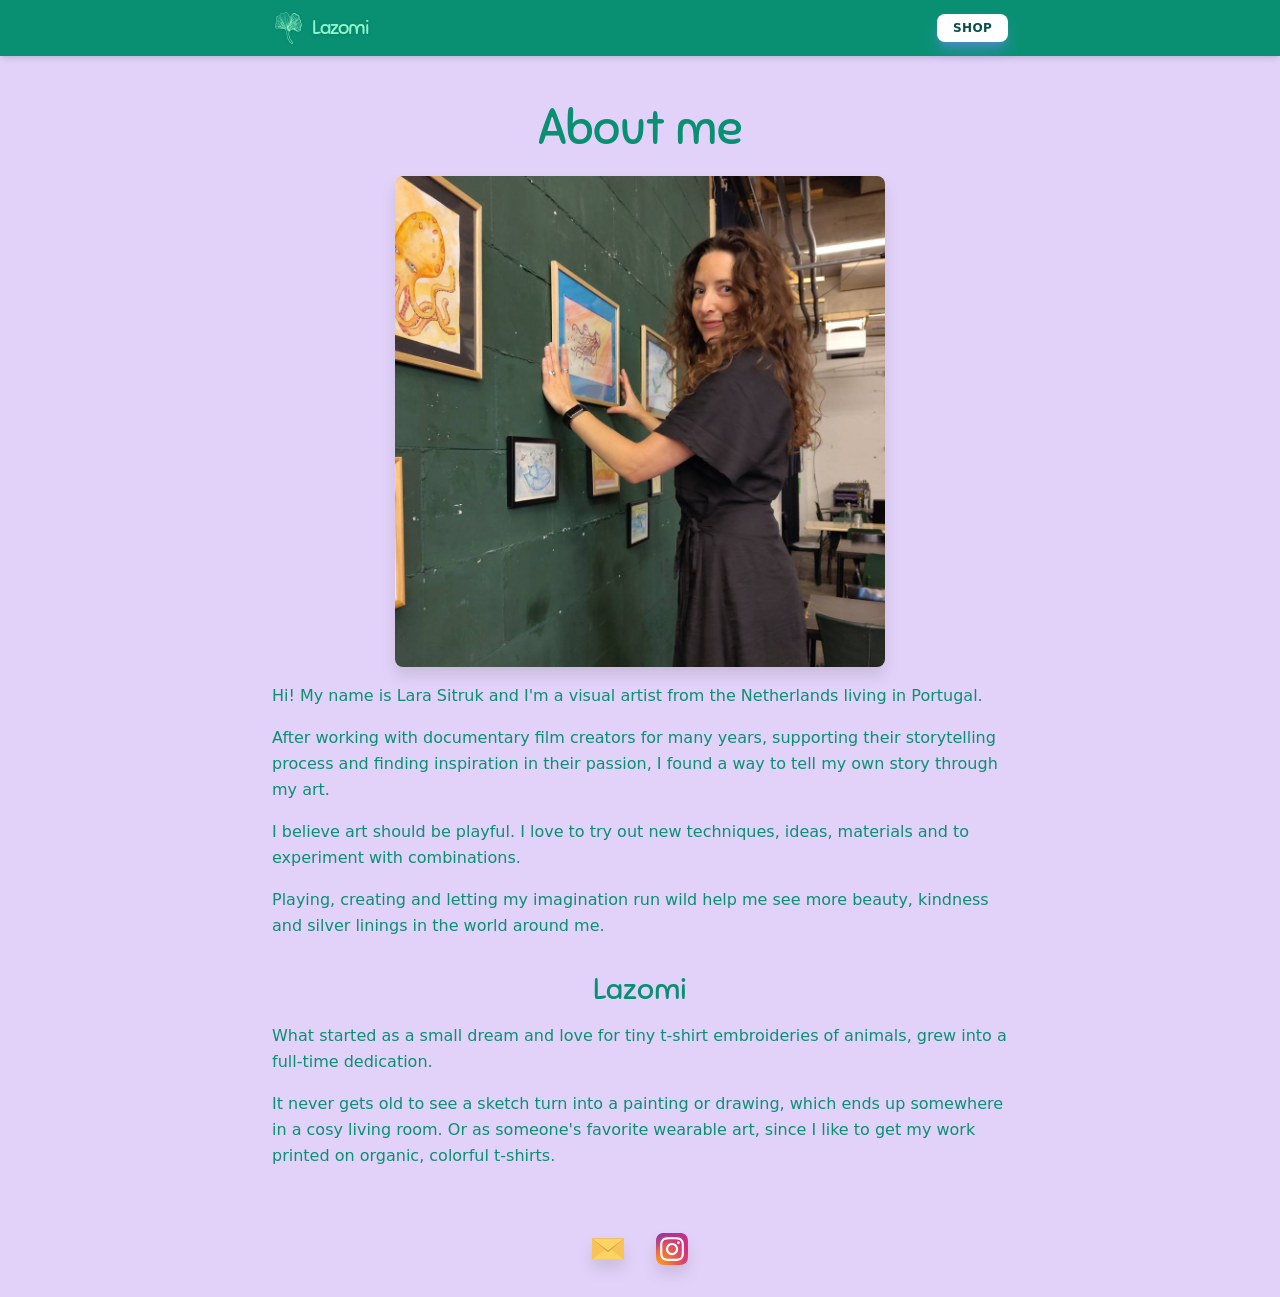
==== commit 0b9eeab1: "Deploying to gh-pages from @ larasitruk/lazomi@6ab7a873574029afbf53f5aa80e685357fc44708 🚀" ====
--- a/bio.html
+++ b/bio.html
@@ -21,6 +21,7 @@
             property="og:type"
             content="website"
         />
+        <link rel="icon" type="image/svg+xml" href="logo-sm.svg">
         
         <meta property="og:description" content="Lazomi is an artist based in Coimbra, Portugal. Creates embroidered tshirts, paintings, acquarel." />
         
@@ -172,7 +173,17 @@
 
          <header class="topbar">
     <div class="topbar-content">
-        <a href="./" class="brand drop-shadow-sm">Lazomi</a>
+        <a
+            href="./"
+            class="brand drop-shadow-sm flex gap-2 items-center"
+        >
+            <div
+                class="h-8 w-8 bg-primary mask-[url('logo.svg')] mask-contain mask-no-repeat mask-center"
+                role="img"
+                aria-label="Lazomi Logo"
+            ></div>
+            Lazomi
+        </a>
         <div class="topbar-nav">
             <a
                 href="https://www.etsy.com/shop/LazomiCreative"
--- a/style.css
+++ b/style.css
@@ -1,2 +1,2 @@
 /*! tailwindcss v4.3.2 | MIT License | https://tailwindcss.com */
-@layer properties{@supports (((-webkit-hyphens:none)) and (not (margin-trim:inline))) or ((-moz-orient:inline) and (not (color:rgb(from red r g b)))){*,:before,:after,::backdrop{--tw-translate-x:0;--tw-translate-y:0;--tw-translate-z:0;--tw-rotate-x:initial;--tw-rotate-y:initial;--tw-rotate-z:initial;--tw-skew-x:initial;--tw-skew-y:initial;--tw-border-style:solid;--tw-font-weight:initial;--tw-tracking:initial;--tw-blur:initial;--tw-brightness:initial;--tw-contrast:initial;--tw-grayscale:initial;--tw-hue-rotate:initial;--tw-invert:initial;--tw-opacity:initial;--tw-saturate:initial;--tw-sepia:initial;--tw-drop-shadow:initial;--tw-drop-shadow-color:initial;--tw-drop-shadow-alpha:100%;--tw-drop-shadow-size:initial;--tw-duration:initial;--tw-ease:initial;--tw-scale-x:1;--tw-scale-y:1;--tw-scale-z:1;--tw-shadow:0 0 #0000;--tw-shadow-color:initial;--tw-shadow-alpha:100%;--tw-inset-shadow:0 0 #0000;--tw-inset-shadow-color:initial;--tw-inset-shadow-alpha:100%;--tw-ring-color:initial;--tw-ring-shadow:0 0 #0000;--tw-inset-ring-color:initial;--tw-inset-ring-shadow:0 0 #0000;--tw-ring-inset:initial;--tw-ring-offset-width:0px;--tw-ring-offset-color:#fff;--tw-ring-offset-shadow:0 0 #0000;--tw-backdrop-blur:initial;--tw-backdrop-brightness:initial;--tw-backdrop-contrast:initial;--tw-backdrop-grayscale:initial;--tw-backdrop-hue-rotate:initial;--tw-backdrop-invert:initial;--tw-backdrop-opacity:initial;--tw-backdrop-saturate:initial;--tw-backdrop-sepia:initial;--tw-space-x-reverse:0;--tw-space-y-reverse:0;--tw-leading:initial}}}@layer theme{:root,:host{--font-sans:ui-sans-serif, system-ui, sans-serif, "Apple Color Emoji", "Segoe UI Emoji", "Segoe UI Symbol", "Noto Color Emoji";--font-mono:ui-monospace, SFMono-Regular, Menlo, Monaco, Consolas, "Liberation Mono", "Courier New", monospace;--color-red-200:oklch(88.5% .062 18.334);--color-red-400:oklch(70.4% .191 22.216);--color-orange-400:oklch(75% .183 55.934);--color-amber-50:oklch(98.7% .022 95.277);--color-yellow-300:oklch(90.5% .182 98.111);--color-green-400:oklch(79.2% .209 151.711);--color-emerald-300:oklch(84.5% .143 164.978);--color-teal-900:oklch(38.6% .063 188.416);--color-cyan-300:oklch(86.5% .127 207.078);--color-blue-400:oklch(70.7% .165 254.624);--color-blue-500:oklch(62.3% .214 259.815);--color-indigo-400:oklch(67.3% .182 276.935);--color-purple-300:oklch(82.7% .119 306.383);--color-pink-50:oklch(97.1% .014 343.198);--color-pink-400:oklch(71.8% .202 349.761);--color-gray-100:oklch(96.7% .003 264.542);--color-gray-300:oklch(87.2% .01 258.338);--color-gray-700:oklch(37.3% .034 259.733);--color-gray-800:oklch(27.8% .033 256.848);--color-gray-900:oklch(21% .034 264.665);--color-neutral-50:oklch(98.5% 0 0);--color-black:#000;--color-white:#fff;--spacing:.25rem;--container-3xl:48rem;--container-5xl:64rem;--text-xs:.75rem;--text-xs--line-height:calc(1 / .75);--text-sm:.875rem;--text-sm--line-height:calc(1.25 / .875);--text-lg:1.125rem;--text-lg--line-height:calc(1.75 / 1.125);--text-xl:1.25rem;--text-xl--line-height:calc(1.75 / 1.25);--text-2xl:1.5rem;--text-2xl--line-height:calc(2 / 1.5);--text-3xl:1.875rem;--text-3xl--line-height:calc(2.25 / 1.875);--text-4xl:2.25rem;--text-4xl--line-height:calc(2.5 / 2.25);--text-5xl:3rem;--text-5xl--line-height:1;--text-6xl:3.75rem;--text-6xl--line-height:1;--text-8xl:6rem;--text-8xl--line-height:1;--font-weight-bold:700;--font-weight-black:900;--tracking-tighter:-.05em;--tracking-wide:.025em;--tracking-widest:.1em;--leading-relaxed:1.625;--radius-md:.375rem;--radius-lg:.5rem;--drop-shadow-sm:0 1px 2px #00000026;--drop-shadow-lg:0 4px 4px #00000026;--drop-shadow-xl:0 9px 7px #0000001a;--drop-shadow-2xl:0 25px 25px #00000026;--ease-in-out:cubic-bezier(.4, 0, .2, 1);--blur-sm:8px;--default-transition-duration:.15s;--default-transition-timing-function:cubic-bezier(.4, 0, .2, 1);--default-font-family:var(--font-sans);--default-mono-font-family:var(--font-mono);--color-primary:#8df7cc;--color-secondary:#099073;--color-surround:#e2d2f9;--color-box:#099073;--color-box-inner:#ca9bfd;--color-box-animation:#8df7cc;--font-title:"Sniglet", system-ui}}@layer base{*,:after,:before,::backdrop{box-sizing:border-box;border:0 solid;margin:0;padding:0}::file-selector-button{box-sizing:border-box;border:0 solid;margin:0;padding:0}html,:host{-webkit-text-size-adjust:100%;tab-size:4;line-height:1.5;font-family:var(--default-font-family,ui-sans-serif, system-ui, sans-serif, "Apple Color Emoji", "Segoe UI Emoji", "Segoe UI Symbol", "Noto Color Emoji");font-feature-settings:var(--default-font-feature-settings,normal);font-variation-settings:var(--default-font-variation-settings,normal);-webkit-tap-highlight-color:transparent}hr{height:0;color:inherit;border-top-width:1px}abbr:where([title]){text-decoration:underline dotted}h1,h2,h3,h4,h5,h6{font-size:inherit;font-weight:inherit}a{color:inherit;-webkit-text-decoration:inherit;-webkit-text-decoration:inherit;-webkit-text-decoration:inherit;text-decoration:inherit}b,strong{font-weight:bolder}code,kbd,samp,pre{font-family:var(--default-mono-font-family,ui-monospace, SFMono-Regular, Menlo, Monaco, Consolas, "Liberation Mono", "Courier New", monospace);font-feature-settings:var(--default-mono-font-feature-settings,normal);font-variation-settings:var(--default-mono-font-variation-settings,normal);font-size:1em}small{font-size:80%}sub,sup{vertical-align:baseline;font-size:75%;line-height:0;position:relative}sub{bottom:-.25em}sup{top:-.5em}table{text-indent:0;border-color:inherit;border-collapse:collapse}:-moz-focusring{outline:auto}progress{vertical-align:baseline}summary{display:list-item}ol,ul,menu{list-style:none}img,svg,video,canvas,audio,iframe,embed,object{vertical-align:middle;display:block}img,video{max-width:100%;height:auto}button,input,select,optgroup,textarea{font:inherit;font-feature-settings:inherit;font-variation-settings:inherit;letter-spacing:inherit;color:inherit;opacity:1;background-color:#0000;border-radius:0}::file-selector-button{font:inherit;font-feature-settings:inherit;font-variation-settings:inherit;letter-spacing:inherit;color:inherit;opacity:1;background-color:#0000;border-radius:0}:where(select:is([multiple],[size])) optgroup{font-weight:bolder}:where(select:is([multiple],[size])) optgroup option{padding-inline-start:20px}::file-selector-button{margin-inline-end:4px}::placeholder{opacity:1}@supports (not ((-webkit-appearance:-apple-pay-button))) or (contain-intrinsic-size:1px){::placeholder{color:currentColor}@supports (color:color-mix(in lab, red, red)){::placeholder{color:color-mix(in oklab, currentcolor 50%, transparent)}}}textarea{resize:vertical}::-webkit-search-decoration{-webkit-appearance:none}::-webkit-date-and-time-value{min-height:1lh;text-align:inherit}::-webkit-datetime-edit{display:inline-flex}::-webkit-datetime-edit-fields-wrapper{padding:0}::-webkit-datetime-edit{padding-block:0}::-webkit-datetime-edit-year-field{padding-block:0}::-webkit-datetime-edit-month-field{padding-block:0}::-webkit-datetime-edit-day-field{padding-block:0}::-webkit-datetime-edit-hour-field{padding-block:0}::-webkit-datetime-edit-minute-field{padding-block:0}::-webkit-datetime-edit-second-field{padding-block:0}::-webkit-datetime-edit-millisecond-field{padding-block:0}::-webkit-datetime-edit-meridiem-field{padding-block:0}::-webkit-calendar-picker-indicator{line-height:1}:-moz-ui-invalid{box-shadow:none}button,input:where([type=button],[type=reset],[type=submit]){appearance:button}::file-selector-button{appearance:button}::-webkit-inner-spin-button{height:auto}::-webkit-outer-spin-button{height:auto}[hidden]:where(:not([hidden=until-found])){display:none!important}}@layer components{body{background-color:var(--color-surround);color:var(--color-amber-50);overflow-x:hidden}.topbar{z-index:50;background-color:var(--color-box);--tw-shadow:0 4px 6px -1px var(--tw-shadow-color,#0000001a), 0 2px 4px -2px var(--tw-shadow-color,#0000001a);box-shadow:var(--tw-inset-shadow), var(--tw-inset-ring-shadow), var(--tw-ring-offset-shadow), var(--tw-ring-shadow), var(--tw-shadow);--tw-backdrop-blur:blur(var(--blur-sm));backdrop-filter:var(--tw-backdrop-blur,) var(--tw-backdrop-brightness,) var(--tw-backdrop-contrast,) var(--tw-backdrop-grayscale,) var(--tw-backdrop-hue-rotate,) var(--tw-backdrop-invert,) var(--tw-backdrop-opacity,) var(--tw-backdrop-saturate,) var(--tw-backdrop-sepia,);position:sticky;top:0}.topbar-content{max-width:var(--container-3xl);padding-inline:calc(var(--spacing) * 4);padding-block:calc(var(--spacing) * 3);justify-content:space-between;align-items:center;margin-inline:auto;display:flex}.topbar-nav{display:flex}:where(.topbar-nav>:not(:last-child)){--tw-space-x-reverse:0;margin-inline-start:calc(calc(var(--spacing) * 4) * var(--tw-space-x-reverse));margin-inline-end:calc(calc(var(--spacing) * 4) * calc(1 - var(--tw-space-x-reverse)))}.topbar-link{color:var(--color-gray-700);text-decoration-line:underline}@media (hover:hover){.topbar-link:hover{color:var(--color-gray-800)}}.brand{font-family:var(--font-title);font-size:var(--text-xl);line-height:var(--tw-leading,var(--text-xl--line-height));--tw-tracking:var(--tracking-tighter);letter-spacing:var(--tracking-tighter);color:var(--color-primary)}@keyframes rotate{0%{transform:rotate(0)}to{transform:rotate(360deg)}}.btn-shop{border-radius:var(--radius-lg);background-color:var(--color-white);padding-inline:calc(var(--spacing) * 4);padding-block:calc(var(--spacing) * 1.5);font-size:var(--text-xs);line-height:var(--tw-leading,var(--text-xs--line-height));--tw-font-weight:var(--font-weight-bold);font-weight:var(--font-weight-bold);--tw-tracking:var(--tracking-widest);letter-spacing:var(--tracking-widest);color:var(--color-teal-900);text-transform:uppercase;--tw-shadow:0 10px 15px -3px var(--tw-shadow-color,#0000001a), 0 4px 6px -4px var(--tw-shadow-color,#0000001a);box-shadow:var(--tw-inset-shadow), var(--tw-inset-ring-shadow), var(--tw-ring-offset-shadow), var(--tw-ring-shadow), var(--tw-shadow);--tw-shadow-color:#7d87ff80;position:relative}@supports (color:color-mix(in lab, red, red)){.btn-shop{--tw-shadow-color:color-mix(in oklab, color-mix(in oklab, var(--color-indigo-400) 50%, transparent) var(--tw-shadow-alpha), transparent)}}.btn-shop{transition-property:all;transition-timing-function:var(--tw-ease,var(--default-transition-timing-function));transition-duration:var(--tw-duration,var(--default-transition-duration));--tw-duration:.3s;transition-duration:.3s}@media (hover:hover){.btn-shop:hover{--tw-shadow-color:#7d87ffe6}@supports (color:color-mix(in lab, red, red)){.btn-shop:hover{--tw-shadow-color:color-mix(in oklab, color-mix(in oklab, var(--color-indigo-400) 90%, transparent) var(--tw-shadow-alpha), transparent)}}.btn-shop:hover{--tw-drop-shadow-size:drop-shadow(0 25px 25px var(--tw-drop-shadow-color,#00000026));--tw-drop-shadow:drop-shadow(var(--drop-shadow-2xl));filter:var(--tw-blur,) var(--tw-brightness,) var(--tw-contrast,) var(--tw-grayscale,) var(--tw-hue-rotate,) var(--tw-invert,) var(--tw-saturate,) var(--tw-sepia,) var(--tw-drop-shadow,)}}.btn-shop:active{--tw-translate-y:calc(var(--spacing) * .5);translate:var(--tw-translate-x) var(--tw-translate-y);--tw-shadow:0 0 #0000;box-shadow:var(--tw-inset-shadow), var(--tw-inset-ring-shadow), var(--tw-ring-offset-shadow), var(--tw-ring-shadow), var(--tw-shadow);--tw-drop-shadow: ;filter:var(--tw-blur,) var(--tw-brightness,) var(--tw-contrast,) var(--tw-grayscale,) var(--tw-hue-rotate,) var(--tw-invert,) var(--tw-saturate,) var(--tw-sepia,) var(--tw-drop-shadow,)}.btn-shop{z-index:10}.markdown{max-width:var(--container-3xl);padding-inline:calc(var(--spacing) * 4);color:var(--color-secondary);margin-inline:auto}.markdown h1,.markdown h2,.markdown h3,.markdown h4,.markdown h5{scroll-margin-top:calc(var(--spacing) * 20);text-align:center;font-family:var(--font-title)}.markdown h1{margin-top:calc(var(--spacing) * 12);margin-bottom:calc(var(--spacing) * 6);font-size:var(--text-5xl);line-height:var(--tw-leading,var(--text-5xl--line-height))}.markdown h2{margin-top:calc(var(--spacing) * 10);margin-bottom:calc(var(--spacing) * 5);font-size:var(--text-4xl);line-height:var(--tw-leading,var(--text-4xl--line-height))}.markdown h3{margin-top:calc(var(--spacing) * 8);margin-bottom:calc(var(--spacing) * 4);font-size:var(--text-3xl);line-height:var(--tw-leading,var(--text-3xl--line-height))}.markdown h4{margin-top:calc(var(--spacing) * 6);margin-bottom:calc(var(--spacing) * 3);font-size:var(--text-2xl);line-height:var(--tw-leading,var(--text-2xl--line-height))}.markdown h5{margin-top:calc(var(--spacing) * 4);margin-bottom:calc(var(--spacing) * 2);font-size:var(--text-xl);line-height:var(--tw-leading,var(--text-xl--line-height))}.markdown a{color:var(--color-blue-400);text-underline-offset:2px;transition-property:color,background-color,border-color,outline-color,text-decoration-color,fill,stroke,--tw-gradient-from,--tw-gradient-via,--tw-gradient-to;transition-timing-function:var(--tw-ease,var(--default-transition-timing-function));transition-duration:var(--tw-duration,var(--default-transition-duration));text-decoration-line:underline;text-decoration-thickness:1px}.markdown a:hover{color:var(--color-blue-500);text-decoration-thickness:2px}.markdown ul{margin-bottom:calc(var(--spacing) * 4);margin-left:calc(var(--spacing) * 6);list-style-type:disc;list-style-position:outside}:where(.markdown ul>:not(:last-child)){--tw-space-y-reverse:0;margin-block-start:calc(calc(var(--spacing) * 2) * var(--tw-space-y-reverse));margin-block-end:calc(calc(var(--spacing) * 2) * calc(1 - var(--tw-space-y-reverse)))}.markdown ol{margin-bottom:calc(var(--spacing) * 4);margin-left:calc(var(--spacing) * 6);list-style-type:decimal;list-style-position:outside}:where(.markdown ol>:not(:last-child)){--tw-space-y-reverse:0;margin-block-start:calc(calc(var(--spacing) * 2) * var(--tw-space-y-reverse));margin-block-end:calc(calc(var(--spacing) * 2) * calc(1 - var(--tw-space-y-reverse)))}.markdown p{margin-bottom:calc(var(--spacing) * 4);--tw-leading:var(--leading-relaxed);line-height:var(--leading-relaxed)}.markdown blockquote{margin-block:calc(var(--spacing) * 6);border-left-style:var(--tw-border-style);border-left-width:4px;border-color:var(--color-gray-300);padding-left:calc(var(--spacing) * 4);color:var(--color-gray-700);font-style:italic}.markdown code{background-color:var(--color-gray-100);padding-inline:var(--spacing);font-family:var(--font-mono);font-size:var(--text-sm);line-height:var(--tw-leading,var(--text-sm--line-height));border-radius:.25rem}.markdown pre{margin-block:calc(var(--spacing) * 6);border-radius:var(--radius-lg);background-color:var(--color-gray-900);padding:calc(var(--spacing) * 4);color:var(--color-gray-100);overflow-x:auto}.markdown pre code{color:inherit;background-color:#0000;padding:0}.markdown .heading-anchor{padding-left:calc(var(--spacing) * 3);font-size:var(--text-lg);line-height:var(--tw-leading,var(--text-lg--line-height));opacity:.5;display:none}.markdown img{border-radius:var(--radius-lg);text-align:center;--tw-drop-shadow-size:drop-shadow(0 9px 7px var(--tw-drop-shadow-color,#0000001a));--tw-drop-shadow:drop-shadow(var(--drop-shadow-xl));filter:var(--tw-blur,) var(--tw-brightness,) var(--tw-contrast,) var(--tw-grayscale,) var(--tw-hue-rotate,) var(--tw-invert,) var(--tw-saturate,) var(--tw-sepia,) var(--tw-drop-shadow,);margin-inline:auto}@media (width>=48rem){.markdown img{max-width:66.6667%}}.markdown .slideshow p{padding-inline:calc(var(--spacing) * 3);padding-bottom:calc(var(--spacing) * 12)}@media (width>=48rem){.markdown .slideshow p{padding-inline:calc(var(--spacing) * 6);padding-top:calc(var(--spacing) * 12)}}.bubble{animation:1.8s ease-out infinite floatCloseBy}.b-left-1{--tx:-15px;--ty:-15px;width:8px;height:8px;animation-delay:0s;top:25%;left:-4px}.b-left-2{--tx:-20px;--ty:-5px;width:12px;height:12px;animation-delay:.9s;top:55%;left:-6px}.b-top-1{--tx:-8px;--ty:-25px;width:10px;height:10px;animation-delay:.2s;top:-6px;left:35%}.b-top-2{--tx:8px;--ty:-20px;width:8px;height:8px;animation-delay:1.1s;top:-4px;left:65%}.b-right-1{--tx:5px;--ty:-10px;width:11px;height:11px;animation-delay:.4s;top:35%;right:-6px}.b-right-2{--tx:5px;--ty:0px;width:9px;height:9px;animation-delay:1.3s;top:65%;right:-4px}.b-bottom-1{--tx:-5px;--ty:18px;width:10px;height:10px;animation-delay:.6s;bottom:-6px;left:30%}.b-bottom-2{--tx:10px;--ty:22px;width:13px;height:13px;animation-delay:1.5s;bottom:-4px;left:70%}@keyframes floatCloseBy{0%{opacity:0;transform:translate(0)scale(.4)}20%{opacity:1}70%{opacity:.8}to{transform:translate(var(--tx), var(--ty)) scale(1.1);opacity:0}}}@layer utilities{.pointer-events-none{pointer-events:none}.invisible{visibility:hidden}.absolute{position:absolute}.fixed{position:fixed}.relative{position:relative}.static{position:static}.inset-0{inset:0}.left-0{left:0}.z-0{z-index:0}.z-10{z-index:10}.z-40{z-index:40}.order-1{order:1}.order-2{order:2}.order-4{order:4}.order-5{order:5}.order-6{order:6}.col-span-2{grid-column:span 2/span 2}.container{width:100%}@media (width>=40rem){.container{max-width:40rem}}@media (width>=48rem){.container{max-width:48rem}}@media (width>=64rem){.container{max-width:64rem}}@media (width>=80rem){.container{max-width:80rem}}@media (width>=96rem){.container{max-width:96rem}}.mx-auto{margin-inline:auto}.my-8{margin-block:calc(var(--spacing) * 8)}.block{display:block}.contents{display:contents}.flex{display:flex}.grid{display:grid}.inline{display:inline}.inline-block{display:inline-block}.aspect-square{aspect-ratio:1}.h-8{height:calc(var(--spacing) * 8)}.h-dvh{height:100dvh}.h-full{height:100%}.w-8{width:calc(var(--spacing) * 8)}.w-full{width:100%}.max-w-5xl{max-width:var(--container-5xl)}.origin-center{transform-origin:50%}.translate-x-full{--tw-translate-x:100%;translate:var(--tw-translate-x) var(--tw-translate-y)}.transform{transform:var(--tw-rotate-x,) var(--tw-rotate-y,) var(--tw-rotate-z,) var(--tw-skew-x,) var(--tw-skew-y,)}.grid-cols-1{grid-template-columns:repeat(1,minmax(0,1fr))}.grid-cols-2{grid-template-columns:repeat(2,minmax(0,1fr))}.grid-rows-1{grid-template-rows:repeat(1,minmax(0,1fr))}.flex-wrap{flex-wrap:wrap}.place-items-center{place-items:center}.place-items-stretch{place-items:stretch stretch}.items-center{align-items:center}.items-stretch{align-items:stretch}.justify-center{justify-content:center}.gap-4{gap:calc(var(--spacing) * 4)}.gap-8{gap:calc(var(--spacing) * 8)}.overflow-hidden{overflow:hidden}.overflow-x-hidden{overflow-x:hidden}.rounded-full{border-radius:3.40282e38px}.rounded-md{border-radius:var(--radius-md)}.rounded-b-md{border-bottom-right-radius:var(--radius-md);border-bottom-left-radius:var(--radius-md)}.border{border-style:var(--tw-border-style);border-width:1px}.bg-black\/10{background-color:#0000001a}@supports (color:color-mix(in lab, red, red)){.bg-black\/10{background-color:color-mix(in oklab, var(--color-black) 10%, transparent)}}.bg-black\/30{background-color:#0000004d}@supports (color:color-mix(in lab, red, red)){.bg-black\/30{background-color:color-mix(in oklab, var(--color-black) 30%, transparent)}}.bg-box{background-color:var(--color-box)}.bg-box-animation{background-color:var(--color-box-animation)}.bg-cyan-300\/50{background-color:#53eafd80}@supports (color:color-mix(in lab, red, red)){.bg-cyan-300\/50{background-color:color-mix(in oklab, var(--color-cyan-300) 50%, transparent)}}.bg-emerald-300\/50{background-color:#5ee9b580}@supports (color:color-mix(in lab, red, red)){.bg-emerald-300\/50{background-color:color-mix(in oklab, var(--color-emerald-300) 50%, transparent)}}.bg-green-400\/50{background-color:#05df7280}@supports (color:color-mix(in lab, red, red)){.bg-green-400\/50{background-color:color-mix(in oklab, var(--color-green-400) 50%, transparent)}}.bg-orange-400\/50{background-color:#ff8b1a80}@supports (color:color-mix(in lab, red, red)){.bg-orange-400\/50{background-color:color-mix(in oklab, var(--color-orange-400) 50%, transparent)}}.bg-pink-400\/50{background-color:#fb64b680}@supports (color:color-mix(in lab, red, red)){.bg-pink-400\/50{background-color:color-mix(in oklab, var(--color-pink-400) 50%, transparent)}}.bg-purple-300\/50{background-color:#d9b3ff80}@supports (color:color-mix(in lab, red, red)){.bg-purple-300\/50{background-color:color-mix(in oklab, var(--color-purple-300) 50%, transparent)}}.bg-red-400\/50{background-color:#ff656880}@supports (color:color-mix(in lab, red, red)){.bg-red-400\/50{background-color:color-mix(in oklab, var(--color-red-400) 50%, transparent)}}.bg-yellow-300\/50{background-color:#ffe02a80}@supports (color:color-mix(in lab, red, red)){.bg-yellow-300\/50{background-color:color-mix(in oklab, var(--color-yellow-300) 50%, transparent)}}.object-cover{object-fit:cover}.pt-4{padding-top:calc(var(--spacing) * 4)}.pr-2{padding-right:calc(var(--spacing) * 2)}.pb-2{padding-bottom:calc(var(--spacing) * 2)}.pl-2{padding-left:calc(var(--spacing) * 2)}.text-center{text-align:center}.font-title{font-family:var(--font-title)}.text-2xl{font-size:var(--text-2xl);line-height:var(--tw-leading,var(--text-2xl--line-height))}.text-4xl{font-size:var(--text-4xl);line-height:var(--tw-leading,var(--text-4xl--line-height))}.text-6xl{font-size:var(--text-6xl);line-height:var(--tw-leading,var(--text-6xl--line-height))}.text-lg{font-size:var(--text-lg);line-height:var(--tw-leading,var(--text-lg--line-height))}.text-xl{font-size:var(--text-xl);line-height:var(--tw-leading,var(--text-xl--line-height))}.font-black{--tw-font-weight:var(--font-weight-black);font-weight:var(--font-weight-black)}.tracking-wide{--tw-tracking:var(--tracking-wide);letter-spacing:var(--tracking-wide)}.tracking-widest{--tw-tracking:var(--tracking-widest);letter-spacing:var(--tracking-widest)}.text-box-inner{color:var(--color-box-inner)}.text-neutral-50{color:var(--color-neutral-50)}.text-primary{color:var(--color-primary)}.opacity-0{opacity:0}.opacity-100{opacity:1}.drop-shadow-\[0_1px_1px_rgba\(0\,0\,0\,0\.8\)\]{--tw-drop-shadow-size:drop-shadow(0 1px 1px var(--tw-drop-shadow-color,#000c));--tw-drop-shadow:var(--tw-drop-shadow-size);filter:var(--tw-blur,) var(--tw-brightness,) var(--tw-contrast,) var(--tw-grayscale,) var(--tw-hue-rotate,) var(--tw-invert,) var(--tw-saturate,) var(--tw-sepia,) var(--tw-drop-shadow,)}.drop-shadow-lg{--tw-drop-shadow-size:drop-shadow(0 4px 4px var(--tw-drop-shadow-color,#00000026));--tw-drop-shadow:drop-shadow(var(--drop-shadow-lg));filter:var(--tw-blur,) var(--tw-brightness,) var(--tw-contrast,) var(--tw-grayscale,) var(--tw-hue-rotate,) var(--tw-invert,) var(--tw-saturate,) var(--tw-sepia,) var(--tw-drop-shadow,)}.drop-shadow-sm{--tw-drop-shadow-size:drop-shadow(0 1px 2px var(--tw-drop-shadow-color,#00000026));--tw-drop-shadow:drop-shadow(var(--drop-shadow-sm));filter:var(--tw-blur,) var(--tw-brightness,) var(--tw-contrast,) var(--tw-grayscale,) var(--tw-hue-rotate,) var(--tw-invert,) var(--tw-saturate,) var(--tw-sepia,) var(--tw-drop-shadow,)}.drop-shadow-xl{--tw-drop-shadow-size:drop-shadow(0 9px 7px var(--tw-drop-shadow-color,#0000001a));--tw-drop-shadow:drop-shadow(var(--drop-shadow-xl));filter:var(--tw-blur,) var(--tw-brightness,) var(--tw-contrast,) var(--tw-grayscale,) var(--tw-hue-rotate,) var(--tw-invert,) var(--tw-saturate,) var(--tw-sepia,) var(--tw-drop-shadow,)}.grayscale-0{--tw-grayscale:grayscale(0%);filter:var(--tw-blur,) var(--tw-brightness,) var(--tw-contrast,) var(--tw-grayscale,) var(--tw-hue-rotate,) var(--tw-invert,) var(--tw-saturate,) var(--tw-sepia,) var(--tw-drop-shadow,)}.transition{transition-property:color,background-color,border-color,outline-color,text-decoration-color,fill,stroke,--tw-gradient-from,--tw-gradient-via,--tw-gradient-to,opacity,box-shadow,transform,translate,scale,rotate,filter,-webkit-backdrop-filter,backdrop-filter,display,content-visibility,overlay,pointer-events;transition-timing-function:var(--tw-ease,var(--default-transition-timing-function));transition-duration:var(--tw-duration,var(--default-transition-duration))}.transition-all{transition-property:all;transition-timing-function:var(--tw-ease,var(--default-transition-timing-function));transition-duration:var(--tw-duration,var(--default-transition-duration))}.duration-200{--tw-duration:.2s;transition-duration:.2s}.duration-300{--tw-duration:.3s;transition-duration:.3s}.duration-400{--tw-duration:.4s;transition-duration:.4s}.duration-500{--tw-duration:.5s;transition-duration:.5s}.ease-in-out{--tw-ease:var(--ease-in-out);transition-timing-function:var(--ease-in-out)}.select-none{-webkit-user-select:none;user-select:none}@media (hover:hover){.group-hover\:translate-x-0:is(:where(.group):hover *){--tw-translate-x:0;translate:var(--tw-translate-x) var(--tw-translate-y)}.group-hover\:scale-200:is(:where(.group):hover *){--tw-scale-x:200%;--tw-scale-y:200%;--tw-scale-z:200%;scale:var(--tw-scale-x) var(--tw-scale-y)}.group-hover\:grayscale:is(:where(.group):hover *){--tw-grayscale:grayscale(100%);filter:var(--tw-blur,) var(--tw-brightness,) var(--tw-contrast,) var(--tw-grayscale,) var(--tw-hue-rotate,) var(--tw-invert,) var(--tw-saturate,) var(--tw-sepia,) var(--tw-drop-shadow,)}.hover\:z-20:hover{z-index:20}.hover\:z-40:hover{z-index:40}.hover\:scale-105:hover{--tw-scale-x:105%;--tw-scale-y:105%;--tw-scale-z:105%;scale:var(--tw-scale-x) var(--tw-scale-y)}.hover\:scale-110:hover{--tw-scale-x:110%;--tw-scale-y:110%;--tw-scale-z:110%;scale:var(--tw-scale-x) var(--tw-scale-y)}.hover\:scale-120:hover{--tw-scale-x:120%;--tw-scale-y:120%;--tw-scale-z:120%;scale:var(--tw-scale-x) var(--tw-scale-y)}.hover\:opacity-70:hover{opacity:.7}.hover\:drop-shadow-2xl:hover{--tw-drop-shadow-size:drop-shadow(0 25px 25px var(--tw-drop-shadow-color,#00000026));--tw-drop-shadow:drop-shadow(var(--drop-shadow-2xl));filter:var(--tw-blur,) var(--tw-brightness,) var(--tw-contrast,) var(--tw-grayscale,) var(--tw-hue-rotate,) var(--tw-invert,) var(--tw-saturate,) var(--tw-sepia,) var(--tw-drop-shadow,)}.hover\:grayscale:hover{--tw-grayscale:grayscale(100%);filter:var(--tw-blur,) var(--tw-brightness,) var(--tw-contrast,) var(--tw-grayscale,) var(--tw-hue-rotate,) var(--tw-invert,) var(--tw-saturate,) var(--tw-sepia,) var(--tw-drop-shadow,)}}.active\:scale-95:active{--tw-scale-x:95%;--tw-scale-y:95%;--tw-scale-z:95%;scale:var(--tw-scale-x) var(--tw-scale-y)}@media (width>=48rem){.md\:order-3{order:3}.md\:col-span-3{grid-column:span 3/span 3}.md\:origin-bottom-right{transform-origin:100% 100%}.md\:origin-top-left{transform-origin:0 0}.md\:origin-top-right{transform-origin:100% 0}.md\:grid-cols-3{grid-template-columns:repeat(3,minmax(0,1fr))}.md\:gap-4{gap:calc(var(--spacing) * 4)}.md\:pb-4{padding-bottom:calc(var(--spacing) * 4)}.md\:text-2xl{font-size:var(--text-2xl);line-height:var(--tw-leading,var(--text-2xl--line-height))}.md\:text-4xl{font-size:var(--text-4xl);line-height:var(--tw-leading,var(--text-4xl--line-height))}.md\:text-5xl{font-size:var(--text-5xl);line-height:var(--tw-leading,var(--text-5xl--line-height))}.md\:text-6xl{font-size:var(--text-6xl);line-height:var(--tw-leading,var(--text-6xl--line-height))}.md\:text-8xl{font-size:var(--text-8xl);line-height:var(--tw-leading,var(--text-8xl--line-height))}}}@property --tw-translate-x{syntax:"*";inherits:false;initial-value:0}@property --tw-translate-y{syntax:"*";inherits:false;initial-value:0}@property --tw-translate-z{syntax:"*";inherits:false;initial-value:0}@property --tw-rotate-x{syntax:"*";inherits:false}@property --tw-rotate-y{syntax:"*";inherits:false}@property --tw-rotate-z{syntax:"*";inherits:false}@property --tw-skew-x{syntax:"*";inherits:false}@property --tw-skew-y{syntax:"*";inherits:false}@property --tw-border-style{syntax:"*";inherits:false;initial-value:solid}@property --tw-font-weight{syntax:"*";inherits:false}@property --tw-tracking{syntax:"*";inherits:false}@property --tw-blur{syntax:"*";inherits:false}@property --tw-brightness{syntax:"*";inherits:false}@property --tw-contrast{syntax:"*";inherits:false}@property --tw-grayscale{syntax:"*";inherits:false}@property --tw-hue-rotate{syntax:"*";inherits:false}@property --tw-invert{syntax:"*";inherits:false}@property --tw-opacity{syntax:"*";inherits:false}@property --tw-saturate{syntax:"*";inherits:false}@property --tw-sepia{syntax:"*";inherits:false}@property --tw-drop-shadow{syntax:"*";inherits:false}@property --tw-drop-shadow-color{syntax:"*";inherits:false}@property --tw-drop-shadow-alpha{syntax:"<percentage>";inherits:false;initial-value:100%}@property --tw-drop-shadow-size{syntax:"*";inherits:false}@property --tw-duration{syntax:"*";inherits:false}@property --tw-ease{syntax:"*";inherits:false}@property --tw-scale-x{syntax:"*";inherits:false;initial-value:1}@property --tw-scale-y{syntax:"*";inherits:false;initial-value:1}@property --tw-scale-z{syntax:"*";inherits:false;initial-value:1}@property --tw-shadow{syntax:"*";inherits:false;initial-value:0 0 #0000}@property --tw-shadow-color{syntax:"*";inherits:false}@property --tw-shadow-alpha{syntax:"<percentage>";inherits:false;initial-value:100%}@property --tw-inset-shadow{syntax:"*";inherits:false;initial-value:0 0 #0000}@property --tw-inset-shadow-color{syntax:"*";inherits:false}@property --tw-inset-shadow-alpha{syntax:"<percentage>";inherits:false;initial-value:100%}@property --tw-ring-color{syntax:"*";inherits:false}@property --tw-ring-shadow{syntax:"*";inherits:false;initial-value:0 0 #0000}@property --tw-inset-ring-color{syntax:"*";inherits:false}@property --tw-inset-ring-shadow{syntax:"*";inherits:false;initial-value:0 0 #0000}@property --tw-ring-inset{syntax:"*";inherits:false}@property --tw-ring-offset-width{syntax:"<length>";inherits:false;initial-value:0}@property --tw-ring-offset-color{syntax:"*";inherits:false;initial-value:#fff}@property --tw-ring-offset-shadow{syntax:"*";inherits:false;initial-value:0 0 #0000}@property --tw-backdrop-blur{syntax:"*";inherits:false}@property --tw-backdrop-brightness{syntax:"*";inherits:false}@property --tw-backdrop-contrast{syntax:"*";inherits:false}@property --tw-backdrop-grayscale{syntax:"*";inherits:false}@property --tw-backdrop-hue-rotate{syntax:"*";inherits:false}@property --tw-backdrop-invert{syntax:"*";inherits:false}@property --tw-backdrop-opacity{syntax:"*";inherits:false}@property --tw-backdrop-saturate{syntax:"*";inherits:false}@property --tw-backdrop-sepia{syntax:"*";inherits:false}@property --tw-space-x-reverse{syntax:"*";inherits:false;initial-value:0}@property --tw-space-y-reverse{syntax:"*";inherits:false;initial-value:0}@property --tw-leading{syntax:"*";inherits:false}+@layer properties{@supports (((-webkit-hyphens:none)) and (not (margin-trim:inline))) or ((-moz-orient:inline) and (not (color:rgb(from red r g b)))){*,:before,:after,::backdrop{--tw-translate-x:0;--tw-translate-y:0;--tw-translate-z:0;--tw-rotate-x:initial;--tw-rotate-y:initial;--tw-rotate-z:initial;--tw-skew-x:initial;--tw-skew-y:initial;--tw-border-style:solid;--tw-font-weight:initial;--tw-tracking:initial;--tw-blur:initial;--tw-brightness:initial;--tw-contrast:initial;--tw-grayscale:initial;--tw-hue-rotate:initial;--tw-invert:initial;--tw-opacity:initial;--tw-saturate:initial;--tw-sepia:initial;--tw-drop-shadow:initial;--tw-drop-shadow-color:initial;--tw-drop-shadow-alpha:100%;--tw-drop-shadow-size:initial;--tw-duration:initial;--tw-ease:initial;--tw-scale-x:1;--tw-scale-y:1;--tw-scale-z:1;--tw-shadow:0 0 #0000;--tw-shadow-color:initial;--tw-shadow-alpha:100%;--tw-inset-shadow:0 0 #0000;--tw-inset-shadow-color:initial;--tw-inset-shadow-alpha:100%;--tw-ring-color:initial;--tw-ring-shadow:0 0 #0000;--tw-inset-ring-color:initial;--tw-inset-ring-shadow:0 0 #0000;--tw-ring-inset:initial;--tw-ring-offset-width:0px;--tw-ring-offset-color:#fff;--tw-ring-offset-shadow:0 0 #0000;--tw-backdrop-blur:initial;--tw-backdrop-brightness:initial;--tw-backdrop-contrast:initial;--tw-backdrop-grayscale:initial;--tw-backdrop-hue-rotate:initial;--tw-backdrop-invert:initial;--tw-backdrop-opacity:initial;--tw-backdrop-saturate:initial;--tw-backdrop-sepia:initial;--tw-space-x-reverse:0;--tw-space-y-reverse:0;--tw-leading:initial}}}@layer theme{:root,:host{--font-sans:ui-sans-serif, system-ui, sans-serif, "Apple Color Emoji", "Segoe UI Emoji", "Segoe UI Symbol", "Noto Color Emoji";--font-mono:ui-monospace, SFMono-Regular, Menlo, Monaco, Consolas, "Liberation Mono", "Courier New", monospace;--color-red-200:oklch(88.5% .062 18.334);--color-red-400:oklch(70.4% .191 22.216);--color-orange-400:oklch(75% .183 55.934);--color-amber-50:oklch(98.7% .022 95.277);--color-yellow-300:oklch(90.5% .182 98.111);--color-green-400:oklch(79.2% .209 151.711);--color-emerald-300:oklch(84.5% .143 164.978);--color-teal-900:oklch(38.6% .063 188.416);--color-cyan-300:oklch(86.5% .127 207.078);--color-blue-400:oklch(70.7% .165 254.624);--color-blue-500:oklch(62.3% .214 259.815);--color-indigo-400:oklch(67.3% .182 276.935);--color-purple-300:oklch(82.7% .119 306.383);--color-pink-50:oklch(97.1% .014 343.198);--color-pink-400:oklch(71.8% .202 349.761);--color-gray-100:oklch(96.7% .003 264.542);--color-gray-300:oklch(87.2% .01 258.338);--color-gray-700:oklch(37.3% .034 259.733);--color-gray-800:oklch(27.8% .033 256.848);--color-gray-900:oklch(21% .034 264.665);--color-neutral-50:oklch(98.5% 0 0);--color-black:#000;--color-white:#fff;--spacing:.25rem;--container-3xl:48rem;--container-5xl:64rem;--text-xs:.75rem;--text-xs--line-height:calc(1 / .75);--text-sm:.875rem;--text-sm--line-height:calc(1.25 / .875);--text-lg:1.125rem;--text-lg--line-height:calc(1.75 / 1.125);--text-xl:1.25rem;--text-xl--line-height:calc(1.75 / 1.25);--text-2xl:1.5rem;--text-2xl--line-height:calc(2 / 1.5);--text-3xl:1.875rem;--text-3xl--line-height:calc(2.25 / 1.875);--text-4xl:2.25rem;--text-4xl--line-height:calc(2.5 / 2.25);--text-5xl:3rem;--text-5xl--line-height:1;--text-6xl:3.75rem;--text-6xl--line-height:1;--text-8xl:6rem;--text-8xl--line-height:1;--font-weight-bold:700;--font-weight-black:900;--tracking-tighter:-.05em;--tracking-wide:.025em;--tracking-widest:.1em;--leading-relaxed:1.625;--radius-md:.375rem;--radius-lg:.5rem;--drop-shadow-sm:0 1px 2px #00000026;--drop-shadow-lg:0 4px 4px #00000026;--drop-shadow-xl:0 9px 7px #0000001a;--drop-shadow-2xl:0 25px 25px #00000026;--ease-in-out:cubic-bezier(.4, 0, .2, 1);--blur-sm:8px;--default-transition-duration:.15s;--default-transition-timing-function:cubic-bezier(.4, 0, .2, 1);--default-font-family:var(--font-sans);--default-mono-font-family:var(--font-mono);--color-primary:#8df7cc;--color-secondary:#099073;--color-surround:#e2d2f9;--color-box:#099073;--color-box-inner:#ca9bfd;--color-box-animation:#8df7cc;--font-title:"Sniglet", system-ui}}@layer base{*,:after,:before,::backdrop{box-sizing:border-box;border:0 solid;margin:0;padding:0}::file-selector-button{box-sizing:border-box;border:0 solid;margin:0;padding:0}html,:host{-webkit-text-size-adjust:100%;tab-size:4;line-height:1.5;font-family:var(--default-font-family,ui-sans-serif, system-ui, sans-serif, "Apple Color Emoji", "Segoe UI Emoji", "Segoe UI Symbol", "Noto Color Emoji");font-feature-settings:var(--default-font-feature-settings,normal);font-variation-settings:var(--default-font-variation-settings,normal);-webkit-tap-highlight-color:transparent}hr{height:0;color:inherit;border-top-width:1px}abbr:where([title]){text-decoration:underline dotted}h1,h2,h3,h4,h5,h6{font-size:inherit;font-weight:inherit}a{color:inherit;-webkit-text-decoration:inherit;-webkit-text-decoration:inherit;-webkit-text-decoration:inherit;text-decoration:inherit}b,strong{font-weight:bolder}code,kbd,samp,pre{font-family:var(--default-mono-font-family,ui-monospace, SFMono-Regular, Menlo, Monaco, Consolas, "Liberation Mono", "Courier New", monospace);font-feature-settings:var(--default-mono-font-feature-settings,normal);font-variation-settings:var(--default-mono-font-variation-settings,normal);font-size:1em}small{font-size:80%}sub,sup{vertical-align:baseline;font-size:75%;line-height:0;position:relative}sub{bottom:-.25em}sup{top:-.5em}table{text-indent:0;border-color:inherit;border-collapse:collapse}:-moz-focusring{outline:auto}progress{vertical-align:baseline}summary{display:list-item}ol,ul,menu{list-style:none}img,svg,video,canvas,audio,iframe,embed,object{vertical-align:middle;display:block}img,video{max-width:100%;height:auto}button,input,select,optgroup,textarea{font:inherit;font-feature-settings:inherit;font-variation-settings:inherit;letter-spacing:inherit;color:inherit;opacity:1;background-color:#0000;border-radius:0}::file-selector-button{font:inherit;font-feature-settings:inherit;font-variation-settings:inherit;letter-spacing:inherit;color:inherit;opacity:1;background-color:#0000;border-radius:0}:where(select:is([multiple],[size])) optgroup{font-weight:bolder}:where(select:is([multiple],[size])) optgroup option{padding-inline-start:20px}::file-selector-button{margin-inline-end:4px}::placeholder{opacity:1}@supports (not ((-webkit-appearance:-apple-pay-button))) or (contain-intrinsic-size:1px){::placeholder{color:currentColor}@supports (color:color-mix(in lab, red, red)){::placeholder{color:color-mix(in oklab, currentcolor 50%, transparent)}}}textarea{resize:vertical}::-webkit-search-decoration{-webkit-appearance:none}::-webkit-date-and-time-value{min-height:1lh;text-align:inherit}::-webkit-datetime-edit{display:inline-flex}::-webkit-datetime-edit-fields-wrapper{padding:0}::-webkit-datetime-edit{padding-block:0}::-webkit-datetime-edit-year-field{padding-block:0}::-webkit-datetime-edit-month-field{padding-block:0}::-webkit-datetime-edit-day-field{padding-block:0}::-webkit-datetime-edit-hour-field{padding-block:0}::-webkit-datetime-edit-minute-field{padding-block:0}::-webkit-datetime-edit-second-field{padding-block:0}::-webkit-datetime-edit-millisecond-field{padding-block:0}::-webkit-datetime-edit-meridiem-field{padding-block:0}::-webkit-calendar-picker-indicator{line-height:1}:-moz-ui-invalid{box-shadow:none}button,input:where([type=button],[type=reset],[type=submit]){appearance:button}::file-selector-button{appearance:button}::-webkit-inner-spin-button{height:auto}::-webkit-outer-spin-button{height:auto}[hidden]:where(:not([hidden=until-found])){display:none!important}}@layer components{body{background-color:var(--color-surround);color:var(--color-amber-50);overflow-x:hidden}.topbar{z-index:50;background-color:var(--color-box);--tw-shadow:0 4px 6px -1px var(--tw-shadow-color,#0000001a), 0 2px 4px -2px var(--tw-shadow-color,#0000001a);box-shadow:var(--tw-inset-shadow), var(--tw-inset-ring-shadow), var(--tw-ring-offset-shadow), var(--tw-ring-shadow), var(--tw-shadow);--tw-backdrop-blur:blur(var(--blur-sm));backdrop-filter:var(--tw-backdrop-blur,) var(--tw-backdrop-brightness,) var(--tw-backdrop-contrast,) var(--tw-backdrop-grayscale,) var(--tw-backdrop-hue-rotate,) var(--tw-backdrop-invert,) var(--tw-backdrop-opacity,) var(--tw-backdrop-saturate,) var(--tw-backdrop-sepia,);position:sticky;top:0}.topbar-content{max-width:var(--container-3xl);padding-inline:calc(var(--spacing) * 4);padding-block:calc(var(--spacing) * 3);justify-content:space-between;align-items:center;margin-inline:auto;display:flex}.topbar-nav{display:flex}:where(.topbar-nav>:not(:last-child)){--tw-space-x-reverse:0;margin-inline-start:calc(calc(var(--spacing) * 4) * var(--tw-space-x-reverse));margin-inline-end:calc(calc(var(--spacing) * 4) * calc(1 - var(--tw-space-x-reverse)))}.topbar-link{color:var(--color-gray-700);text-decoration-line:underline}@media (hover:hover){.topbar-link:hover{color:var(--color-gray-800)}}.brand{font-family:var(--font-title);font-size:var(--text-xl);line-height:var(--tw-leading,var(--text-xl--line-height));--tw-tracking:var(--tracking-tighter);letter-spacing:var(--tracking-tighter);color:var(--color-primary)}@keyframes rotate{0%{transform:rotate(0)}to{transform:rotate(360deg)}}.btn-shop{border-radius:var(--radius-lg);background-color:var(--color-white);padding-inline:calc(var(--spacing) * 4);padding-block:calc(var(--spacing) * 1.5);font-size:var(--text-xs);line-height:var(--tw-leading,var(--text-xs--line-height));--tw-font-weight:var(--font-weight-bold);font-weight:var(--font-weight-bold);--tw-tracking:var(--tracking-widest);letter-spacing:var(--tracking-widest);color:var(--color-teal-900);text-transform:uppercase;--tw-shadow:0 10px 15px -3px var(--tw-shadow-color,#0000001a), 0 4px 6px -4px var(--tw-shadow-color,#0000001a);box-shadow:var(--tw-inset-shadow), var(--tw-inset-ring-shadow), var(--tw-ring-offset-shadow), var(--tw-ring-shadow), var(--tw-shadow);--tw-shadow-color:#7d87ff80;position:relative}@supports (color:color-mix(in lab, red, red)){.btn-shop{--tw-shadow-color:color-mix(in oklab, color-mix(in oklab, var(--color-indigo-400) 50%, transparent) var(--tw-shadow-alpha), transparent)}}.btn-shop{transition-property:all;transition-timing-function:var(--tw-ease,var(--default-transition-timing-function));transition-duration:var(--tw-duration,var(--default-transition-duration));--tw-duration:.3s;transition-duration:.3s}@media (hover:hover){.btn-shop:hover{--tw-shadow-color:#7d87ffe6}@supports (color:color-mix(in lab, red, red)){.btn-shop:hover{--tw-shadow-color:color-mix(in oklab, color-mix(in oklab, var(--color-indigo-400) 90%, transparent) var(--tw-shadow-alpha), transparent)}}.btn-shop:hover{--tw-drop-shadow-size:drop-shadow(0 25px 25px var(--tw-drop-shadow-color,#00000026));--tw-drop-shadow:drop-shadow(var(--drop-shadow-2xl));filter:var(--tw-blur,) var(--tw-brightness,) var(--tw-contrast,) var(--tw-grayscale,) var(--tw-hue-rotate,) var(--tw-invert,) var(--tw-saturate,) var(--tw-sepia,) var(--tw-drop-shadow,)}}.btn-shop:active{--tw-translate-y:calc(var(--spacing) * .5);translate:var(--tw-translate-x) var(--tw-translate-y);--tw-shadow:0 0 #0000;box-shadow:var(--tw-inset-shadow), var(--tw-inset-ring-shadow), var(--tw-ring-offset-shadow), var(--tw-ring-shadow), var(--tw-shadow);--tw-drop-shadow: ;filter:var(--tw-blur,) var(--tw-brightness,) var(--tw-contrast,) var(--tw-grayscale,) var(--tw-hue-rotate,) var(--tw-invert,) var(--tw-saturate,) var(--tw-sepia,) var(--tw-drop-shadow,)}.btn-shop{z-index:10}.markdown{max-width:var(--container-3xl);padding-inline:calc(var(--spacing) * 4);color:var(--color-secondary);margin-inline:auto}.markdown h1,.markdown h2,.markdown h3,.markdown h4,.markdown h5{scroll-margin-top:calc(var(--spacing) * 20);text-align:center;font-family:var(--font-title)}.markdown h1{margin-top:calc(var(--spacing) * 12);margin-bottom:calc(var(--spacing) * 6);font-size:var(--text-5xl);line-height:var(--tw-leading,var(--text-5xl--line-height))}.markdown h2{margin-top:calc(var(--spacing) * 10);margin-bottom:calc(var(--spacing) * 5);font-size:var(--text-4xl);line-height:var(--tw-leading,var(--text-4xl--line-height))}.markdown h3{margin-top:calc(var(--spacing) * 8);margin-bottom:calc(var(--spacing) * 4);font-size:var(--text-3xl);line-height:var(--tw-leading,var(--text-3xl--line-height))}.markdown h4{margin-top:calc(var(--spacing) * 6);margin-bottom:calc(var(--spacing) * 3);font-size:var(--text-2xl);line-height:var(--tw-leading,var(--text-2xl--line-height))}.markdown h5{margin-top:calc(var(--spacing) * 4);margin-bottom:calc(var(--spacing) * 2);font-size:var(--text-xl);line-height:var(--tw-leading,var(--text-xl--line-height))}.markdown a{color:var(--color-blue-400);text-underline-offset:2px;transition-property:color,background-color,border-color,outline-color,text-decoration-color,fill,stroke,--tw-gradient-from,--tw-gradient-via,--tw-gradient-to;transition-timing-function:var(--tw-ease,var(--default-transition-timing-function));transition-duration:var(--tw-duration,var(--default-transition-duration));text-decoration-line:underline;text-decoration-thickness:1px}.markdown a:hover{color:var(--color-blue-500);text-decoration-thickness:2px}.markdown ul{margin-bottom:calc(var(--spacing) * 4);margin-left:calc(var(--spacing) * 6);list-style-type:disc;list-style-position:outside}:where(.markdown ul>:not(:last-child)){--tw-space-y-reverse:0;margin-block-start:calc(calc(var(--spacing) * 2) * var(--tw-space-y-reverse));margin-block-end:calc(calc(var(--spacing) * 2) * calc(1 - var(--tw-space-y-reverse)))}.markdown ol{margin-bottom:calc(var(--spacing) * 4);margin-left:calc(var(--spacing) * 6);list-style-type:decimal;list-style-position:outside}:where(.markdown ol>:not(:last-child)){--tw-space-y-reverse:0;margin-block-start:calc(calc(var(--spacing) * 2) * var(--tw-space-y-reverse));margin-block-end:calc(calc(var(--spacing) * 2) * calc(1 - var(--tw-space-y-reverse)))}.markdown p{margin-bottom:calc(var(--spacing) * 4);--tw-leading:var(--leading-relaxed);line-height:var(--leading-relaxed)}.markdown blockquote{margin-block:calc(var(--spacing) * 6);border-left-style:var(--tw-border-style);border-left-width:4px;border-color:var(--color-gray-300);padding-left:calc(var(--spacing) * 4);color:var(--color-gray-700);font-style:italic}.markdown code{background-color:var(--color-gray-100);padding-inline:var(--spacing);font-family:var(--font-mono);font-size:var(--text-sm);line-height:var(--tw-leading,var(--text-sm--line-height));border-radius:.25rem}.markdown pre{margin-block:calc(var(--spacing) * 6);border-radius:var(--radius-lg);background-color:var(--color-gray-900);padding:calc(var(--spacing) * 4);color:var(--color-gray-100);overflow-x:auto}.markdown pre code{color:inherit;background-color:#0000;padding:0}.markdown .heading-anchor{padding-left:calc(var(--spacing) * 3);font-size:var(--text-lg);line-height:var(--tw-leading,var(--text-lg--line-height));opacity:.5;display:none}.markdown img{border-radius:var(--radius-lg);text-align:center;--tw-drop-shadow-size:drop-shadow(0 9px 7px var(--tw-drop-shadow-color,#0000001a));--tw-drop-shadow:drop-shadow(var(--drop-shadow-xl));filter:var(--tw-blur,) var(--tw-brightness,) var(--tw-contrast,) var(--tw-grayscale,) var(--tw-hue-rotate,) var(--tw-invert,) var(--tw-saturate,) var(--tw-sepia,) var(--tw-drop-shadow,);margin-inline:auto}@media (width>=48rem){.markdown img{max-width:66.6667%}}.markdown .slideshow p{padding-inline:calc(var(--spacing) * 3);padding-bottom:calc(var(--spacing) * 12)}@media (width>=48rem){.markdown .slideshow p{padding-inline:calc(var(--spacing) * 6);padding-top:calc(var(--spacing) * 12)}}.bubble{animation:1.8s ease-out infinite floatCloseBy}.b-left-1{--tx:-15px;--ty:-15px;width:8px;height:8px;animation-delay:0s;top:25%;left:-4px}.b-left-2{--tx:-20px;--ty:-5px;width:12px;height:12px;animation-delay:.9s;top:55%;left:-6px}.b-top-1{--tx:-8px;--ty:-25px;width:10px;height:10px;animation-delay:.2s;top:-6px;left:35%}.b-top-2{--tx:8px;--ty:-20px;width:8px;height:8px;animation-delay:1.1s;top:-4px;left:65%}.b-right-1{--tx:5px;--ty:-10px;width:11px;height:11px;animation-delay:.4s;top:35%;right:-6px}.b-right-2{--tx:5px;--ty:0px;width:9px;height:9px;animation-delay:1.3s;top:65%;right:-4px}.b-bottom-1{--tx:-5px;--ty:18px;width:10px;height:10px;animation-delay:.6s;bottom:-6px;left:30%}.b-bottom-2{--tx:10px;--ty:22px;width:13px;height:13px;animation-delay:1.5s;bottom:-4px;left:70%}@keyframes floatCloseBy{0%{opacity:0;transform:translate(0)scale(.4)}20%{opacity:1}70%{opacity:.8}to{transform:translate(var(--tx), var(--ty)) scale(1.1);opacity:0}}}@layer utilities{.pointer-events-none{pointer-events:none}.invisible{visibility:hidden}.absolute{position:absolute}.fixed{position:fixed}.relative{position:relative}.static{position:static}.inset-0{inset:0}.left-0{left:0}.z-0{z-index:0}.z-10{z-index:10}.z-40{z-index:40}.order-1{order:1}.order-2{order:2}.order-4{order:4}.order-5{order:5}.order-6{order:6}.col-span-2{grid-column:span 2/span 2}.container{width:100%}@media (width>=40rem){.container{max-width:40rem}}@media (width>=48rem){.container{max-width:48rem}}@media (width>=64rem){.container{max-width:64rem}}@media (width>=80rem){.container{max-width:80rem}}@media (width>=96rem){.container{max-width:96rem}}.mx-auto{margin-inline:auto}.my-8{margin-block:calc(var(--spacing) * 8)}.block{display:block}.contents{display:contents}.flex{display:flex}.grid{display:grid}.inline{display:inline}.inline-block{display:inline-block}.aspect-square{aspect-ratio:1}.h-8{height:calc(var(--spacing) * 8)}.h-20{height:calc(var(--spacing) * 20)}.h-dvh{height:100dvh}.h-full{height:100%}.w-8{width:calc(var(--spacing) * 8)}.w-20{width:calc(var(--spacing) * 20)}.w-full{width:100%}.max-w-5xl{max-width:var(--container-5xl)}.origin-center{transform-origin:50%}.translate-x-full{--tw-translate-x:100%;translate:var(--tw-translate-x) var(--tw-translate-y)}.transform{transform:var(--tw-rotate-x,) var(--tw-rotate-y,) var(--tw-rotate-z,) var(--tw-skew-x,) var(--tw-skew-y,)}.grid-cols-1{grid-template-columns:repeat(1,minmax(0,1fr))}.grid-cols-2{grid-template-columns:repeat(2,minmax(0,1fr))}.grid-rows-1{grid-template-rows:repeat(1,minmax(0,1fr))}.flex-col{flex-direction:column}.flex-wrap{flex-wrap:wrap}.place-items-center{place-items:center}.place-items-stretch{place-items:stretch stretch}.items-center{align-items:center}.items-stretch{align-items:stretch}.justify-center{justify-content:center}.gap-2{gap:calc(var(--spacing) * 2)}.gap-4{gap:calc(var(--spacing) * 4)}.gap-8{gap:calc(var(--spacing) * 8)}.overflow-hidden{overflow:hidden}.overflow-x-hidden{overflow-x:hidden}.rounded-full{border-radius:3.40282e38px}.rounded-md{border-radius:var(--radius-md)}.rounded-b-md{border-bottom-right-radius:var(--radius-md);border-bottom-left-radius:var(--radius-md)}.border{border-style:var(--tw-border-style);border-width:1px}.bg-black\/10{background-color:#0000001a}@supports (color:color-mix(in lab, red, red)){.bg-black\/10{background-color:color-mix(in oklab, var(--color-black) 10%, transparent)}}.bg-black\/30{background-color:#0000004d}@supports (color:color-mix(in lab, red, red)){.bg-black\/30{background-color:color-mix(in oklab, var(--color-black) 30%, transparent)}}.bg-box{background-color:var(--color-box)}.bg-box-animation{background-color:var(--color-box-animation)}.bg-cyan-300\/50{background-color:#53eafd80}@supports (color:color-mix(in lab, red, red)){.bg-cyan-300\/50{background-color:color-mix(in oklab, var(--color-cyan-300) 50%, transparent)}}.bg-emerald-300\/50{background-color:#5ee9b580}@supports (color:color-mix(in lab, red, red)){.bg-emerald-300\/50{background-color:color-mix(in oklab, var(--color-emerald-300) 50%, transparent)}}.bg-green-400\/50{background-color:#05df7280}@supports (color:color-mix(in lab, red, red)){.bg-green-400\/50{background-color:color-mix(in oklab, var(--color-green-400) 50%, transparent)}}.bg-orange-400\/50{background-color:#ff8b1a80}@supports (color:color-mix(in lab, red, red)){.bg-orange-400\/50{background-color:color-mix(in oklab, var(--color-orange-400) 50%, transparent)}}.bg-pink-400\/50{background-color:#fb64b680}@supports (color:color-mix(in lab, red, red)){.bg-pink-400\/50{background-color:color-mix(in oklab, var(--color-pink-400) 50%, transparent)}}.bg-primary{background-color:var(--color-primary)}.bg-purple-300\/50{background-color:#d9b3ff80}@supports (color:color-mix(in lab, red, red)){.bg-purple-300\/50{background-color:color-mix(in oklab, var(--color-purple-300) 50%, transparent)}}.bg-red-400\/50{background-color:#ff656880}@supports (color:color-mix(in lab, red, red)){.bg-red-400\/50{background-color:color-mix(in oklab, var(--color-red-400) 50%, transparent)}}.bg-yellow-300\/50{background-color:#ffe02a80}@supports (color:color-mix(in lab, red, red)){.bg-yellow-300\/50{background-color:color-mix(in oklab, var(--color-yellow-300) 50%, transparent)}}.mask-\[url\(\'logo\.svg\'\)\]{-webkit-mask-image:url(logo.svg);mask-image:url(logo.svg)}.mask-contain{-webkit-mask-size:contain;mask-size:contain}.mask-center{-webkit-mask-position:50%;mask-position:50%}.mask-no-repeat{-webkit-mask-repeat:no-repeat;mask-repeat:no-repeat}.object-cover{object-fit:cover}.pt-4{padding-top:calc(var(--spacing) * 4)}.pr-2{padding-right:calc(var(--spacing) * 2)}.pb-2{padding-bottom:calc(var(--spacing) * 2)}.pl-2{padding-left:calc(var(--spacing) * 2)}.text-center{text-align:center}.font-title{font-family:var(--font-title)}.text-2xl{font-size:var(--text-2xl);line-height:var(--tw-leading,var(--text-2xl--line-height))}.text-4xl{font-size:var(--text-4xl);line-height:var(--tw-leading,var(--text-4xl--line-height))}.text-6xl{font-size:var(--text-6xl);line-height:var(--tw-leading,var(--text-6xl--line-height))}.text-lg{font-size:var(--text-lg);line-height:var(--tw-leading,var(--text-lg--line-height))}.text-xl{font-size:var(--text-xl);line-height:var(--tw-leading,var(--text-xl--line-height))}.font-black{--tw-font-weight:var(--font-weight-black);font-weight:var(--font-weight-black)}.tracking-wide{--tw-tracking:var(--tracking-wide);letter-spacing:var(--tracking-wide)}.tracking-widest{--tw-tracking:var(--tracking-widest);letter-spacing:var(--tracking-widest)}.text-box-inner{color:var(--color-box-inner)}.text-neutral-50{color:var(--color-neutral-50)}.text-primary{color:var(--color-primary)}.opacity-0{opacity:0}.opacity-100{opacity:1}.drop-shadow-\[0_1px_1px_rgba\(0\,0\,0\,0\.8\)\]{--tw-drop-shadow-size:drop-shadow(0 1px 1px var(--tw-drop-shadow-color,#000c));--tw-drop-shadow:var(--tw-drop-shadow-size);filter:var(--tw-blur,) var(--tw-brightness,) var(--tw-contrast,) var(--tw-grayscale,) var(--tw-hue-rotate,) var(--tw-invert,) var(--tw-saturate,) var(--tw-sepia,) var(--tw-drop-shadow,)}.drop-shadow-lg{--tw-drop-shadow-size:drop-shadow(0 4px 4px var(--tw-drop-shadow-color,#00000026));--tw-drop-shadow:drop-shadow(var(--drop-shadow-lg));filter:var(--tw-blur,) var(--tw-brightness,) var(--tw-contrast,) var(--tw-grayscale,) var(--tw-hue-rotate,) var(--tw-invert,) var(--tw-saturate,) var(--tw-sepia,) var(--tw-drop-shadow,)}.drop-shadow-sm{--tw-drop-shadow-size:drop-shadow(0 1px 2px var(--tw-drop-shadow-color,#00000026));--tw-drop-shadow:drop-shadow(var(--drop-shadow-sm));filter:var(--tw-blur,) var(--tw-brightness,) var(--tw-contrast,) var(--tw-grayscale,) var(--tw-hue-rotate,) var(--tw-invert,) var(--tw-saturate,) var(--tw-sepia,) var(--tw-drop-shadow,)}.drop-shadow-xl{--tw-drop-shadow-size:drop-shadow(0 9px 7px var(--tw-drop-shadow-color,#0000001a));--tw-drop-shadow:drop-shadow(var(--drop-shadow-xl));filter:var(--tw-blur,) var(--tw-brightness,) var(--tw-contrast,) var(--tw-grayscale,) var(--tw-hue-rotate,) var(--tw-invert,) var(--tw-saturate,) var(--tw-sepia,) var(--tw-drop-shadow,)}.grayscale-0{--tw-grayscale:grayscale(0%);filter:var(--tw-blur,) var(--tw-brightness,) var(--tw-contrast,) var(--tw-grayscale,) var(--tw-hue-rotate,) var(--tw-invert,) var(--tw-saturate,) var(--tw-sepia,) var(--tw-drop-shadow,)}.transition{transition-property:color,background-color,border-color,outline-color,text-decoration-color,fill,stroke,--tw-gradient-from,--tw-gradient-via,--tw-gradient-to,opacity,box-shadow,transform,translate,scale,rotate,filter,-webkit-backdrop-filter,backdrop-filter,display,content-visibility,overlay,pointer-events;transition-timing-function:var(--tw-ease,var(--default-transition-timing-function));transition-duration:var(--tw-duration,var(--default-transition-duration))}.transition-all{transition-property:all;transition-timing-function:var(--tw-ease,var(--default-transition-timing-function));transition-duration:var(--tw-duration,var(--default-transition-duration))}.duration-200{--tw-duration:.2s;transition-duration:.2s}.duration-300{--tw-duration:.3s;transition-duration:.3s}.duration-400{--tw-duration:.4s;transition-duration:.4s}.duration-500{--tw-duration:.5s;transition-duration:.5s}.ease-in-out{--tw-ease:var(--ease-in-out);transition-timing-function:var(--ease-in-out)}.select-none{-webkit-user-select:none;user-select:none}@media (hover:hover){.group-hover\:translate-x-0:is(:where(.group):hover *){--tw-translate-x:0;translate:var(--tw-translate-x) var(--tw-translate-y)}.group-hover\:scale-200:is(:where(.group):hover *){--tw-scale-x:200%;--tw-scale-y:200%;--tw-scale-z:200%;scale:var(--tw-scale-x) var(--tw-scale-y)}.group-hover\:grayscale:is(:where(.group):hover *){--tw-grayscale:grayscale(100%);filter:var(--tw-blur,) var(--tw-brightness,) var(--tw-contrast,) var(--tw-grayscale,) var(--tw-hue-rotate,) var(--tw-invert,) var(--tw-saturate,) var(--tw-sepia,) var(--tw-drop-shadow,)}.hover\:z-20:hover{z-index:20}.hover\:z-40:hover{z-index:40}.hover\:scale-105:hover{--tw-scale-x:105%;--tw-scale-y:105%;--tw-scale-z:105%;scale:var(--tw-scale-x) var(--tw-scale-y)}.hover\:scale-110:hover{--tw-scale-x:110%;--tw-scale-y:110%;--tw-scale-z:110%;scale:var(--tw-scale-x) var(--tw-scale-y)}.hover\:scale-120:hover{--tw-scale-x:120%;--tw-scale-y:120%;--tw-scale-z:120%;scale:var(--tw-scale-x) var(--tw-scale-y)}.hover\:opacity-70:hover{opacity:.7}.hover\:drop-shadow-2xl:hover{--tw-drop-shadow-size:drop-shadow(0 25px 25px var(--tw-drop-shadow-color,#00000026));--tw-drop-shadow:drop-shadow(var(--drop-shadow-2xl));filter:var(--tw-blur,) var(--tw-brightness,) var(--tw-contrast,) var(--tw-grayscale,) var(--tw-hue-rotate,) var(--tw-invert,) var(--tw-saturate,) var(--tw-sepia,) var(--tw-drop-shadow,)}.hover\:grayscale:hover{--tw-grayscale:grayscale(100%);filter:var(--tw-blur,) var(--tw-brightness,) var(--tw-contrast,) var(--tw-grayscale,) var(--tw-hue-rotate,) var(--tw-invert,) var(--tw-saturate,) var(--tw-sepia,) var(--tw-drop-shadow,)}}.active\:scale-95:active{--tw-scale-x:95%;--tw-scale-y:95%;--tw-scale-z:95%;scale:var(--tw-scale-x) var(--tw-scale-y)}@media (width>=48rem){.md\:order-3{order:3}.md\:col-span-3{grid-column:span 3/span 3}.md\:origin-bottom-right{transform-origin:100% 100%}.md\:origin-top-left{transform-origin:0 0}.md\:origin-top-right{transform-origin:100% 0}.md\:grid-cols-3{grid-template-columns:repeat(3,minmax(0,1fr))}.md\:gap-4{gap:calc(var(--spacing) * 4)}.md\:pb-4{padding-bottom:calc(var(--spacing) * 4)}.md\:text-2xl{font-size:var(--text-2xl);line-height:var(--tw-leading,var(--text-2xl--line-height))}.md\:text-4xl{font-size:var(--text-4xl);line-height:var(--tw-leading,var(--text-4xl--line-height))}.md\:text-5xl{font-size:var(--text-5xl);line-height:var(--tw-leading,var(--text-5xl--line-height))}.md\:text-6xl{font-size:var(--text-6xl);line-height:var(--tw-leading,var(--text-6xl--line-height))}.md\:text-8xl{font-size:var(--text-8xl);line-height:var(--tw-leading,var(--text-8xl--line-height))}}}@property --tw-translate-x{syntax:"*";inherits:false;initial-value:0}@property --tw-translate-y{syntax:"*";inherits:false;initial-value:0}@property --tw-translate-z{syntax:"*";inherits:false;initial-value:0}@property --tw-rotate-x{syntax:"*";inherits:false}@property --tw-rotate-y{syntax:"*";inherits:false}@property --tw-rotate-z{syntax:"*";inherits:false}@property --tw-skew-x{syntax:"*";inherits:false}@property --tw-skew-y{syntax:"*";inherits:false}@property --tw-border-style{syntax:"*";inherits:false;initial-value:solid}@property --tw-font-weight{syntax:"*";inherits:false}@property --tw-tracking{syntax:"*";inherits:false}@property --tw-blur{syntax:"*";inherits:false}@property --tw-brightness{syntax:"*";inherits:false}@property --tw-contrast{syntax:"*";inherits:false}@property --tw-grayscale{syntax:"*";inherits:false}@property --tw-hue-rotate{syntax:"*";inherits:false}@property --tw-invert{syntax:"*";inherits:false}@property --tw-opacity{syntax:"*";inherits:false}@property --tw-saturate{syntax:"*";inherits:false}@property --tw-sepia{syntax:"*";inherits:false}@property --tw-drop-shadow{syntax:"*";inherits:false}@property --tw-drop-shadow-color{syntax:"*";inherits:false}@property --tw-drop-shadow-alpha{syntax:"<percentage>";inherits:false;initial-value:100%}@property --tw-drop-shadow-size{syntax:"*";inherits:false}@property --tw-duration{syntax:"*";inherits:false}@property --tw-ease{syntax:"*";inherits:false}@property --tw-scale-x{syntax:"*";inherits:false;initial-value:1}@property --tw-scale-y{syntax:"*";inherits:false;initial-value:1}@property --tw-scale-z{syntax:"*";inherits:false;initial-value:1}@property --tw-shadow{syntax:"*";inherits:false;initial-value:0 0 #0000}@property --tw-shadow-color{syntax:"*";inherits:false}@property --tw-shadow-alpha{syntax:"<percentage>";inherits:false;initial-value:100%}@property --tw-inset-shadow{syntax:"*";inherits:false;initial-value:0 0 #0000}@property --tw-inset-shadow-color{syntax:"*";inherits:false}@property --tw-inset-shadow-alpha{syntax:"<percentage>";inherits:false;initial-value:100%}@property --tw-ring-color{syntax:"*";inherits:false}@property --tw-ring-shadow{syntax:"*";inherits:false;initial-value:0 0 #0000}@property --tw-inset-ring-color{syntax:"*";inherits:false}@property --tw-inset-ring-shadow{syntax:"*";inherits:false;initial-value:0 0 #0000}@property --tw-ring-inset{syntax:"*";inherits:false}@property --tw-ring-offset-width{syntax:"<length>";inherits:false;initial-value:0}@property --tw-ring-offset-color{syntax:"*";inherits:false;initial-value:#fff}@property --tw-ring-offset-shadow{syntax:"*";inherits:false;initial-value:0 0 #0000}@property --tw-backdrop-blur{syntax:"*";inherits:false}@property --tw-backdrop-brightness{syntax:"*";inherits:false}@property --tw-backdrop-contrast{syntax:"*";inherits:false}@property --tw-backdrop-grayscale{syntax:"*";inherits:false}@property --tw-backdrop-hue-rotate{syntax:"*";inherits:false}@property --tw-backdrop-invert{syntax:"*";inherits:false}@property --tw-backdrop-opacity{syntax:"*";inherits:false}@property --tw-backdrop-saturate{syntax:"*";inherits:false}@property --tw-backdrop-sepia{syntax:"*";inherits:false}@property --tw-space-x-reverse{syntax:"*";inherits:false;initial-value:0}@property --tw-space-y-reverse{syntax:"*";inherits:false;initial-value:0}@property --tw-leading{syntax:"*";inherits:false}
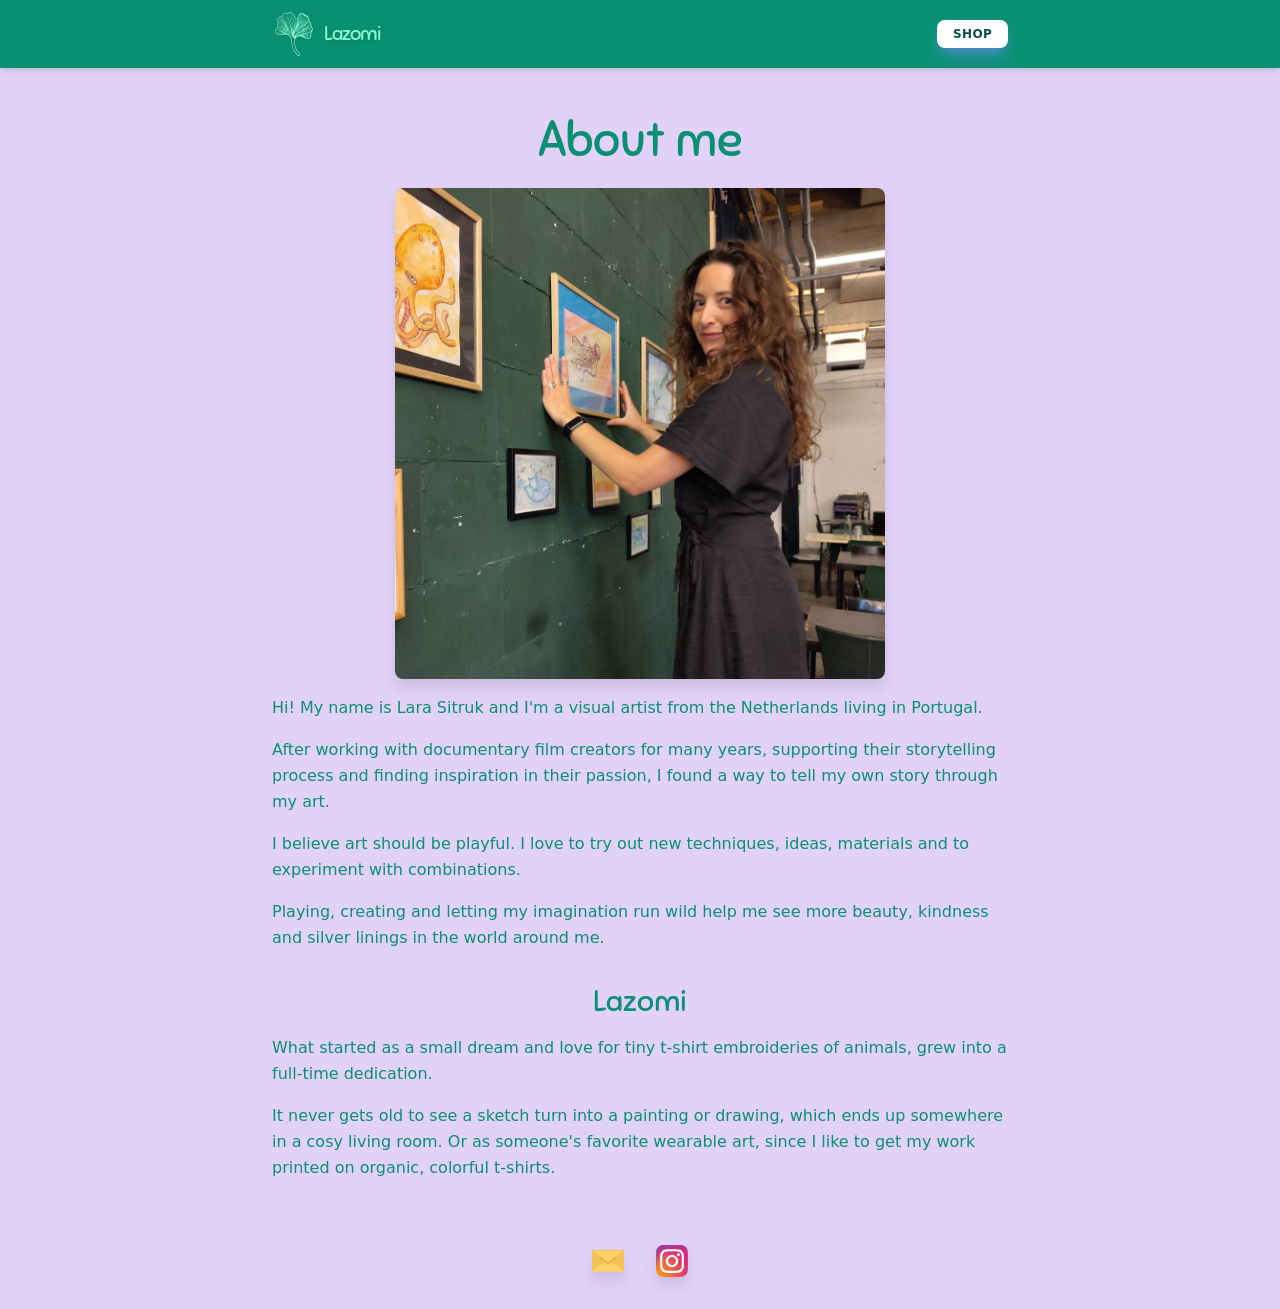
==== commit a8875750: "Deploying to gh-pages from @ larasitruk/lazomi@bc59aeccca9886bf2369898063bf0303c9bf78f9 🚀" ====
--- a/bio.html
+++ b/bio.html
@@ -178,7 +178,7 @@
             class="brand drop-shadow-sm flex gap-2 items-center"
         >
             <div
-                class="h-8 w-8 bg-primary mask-[url('logo.svg')] mask-contain mask-no-repeat mask-center"
+                class="h-11 w-11 bg-primary mask-[url('logo.svg')] mask-contain mask-no-repeat mask-center"
                 role="img"
                 aria-label="Lazomi Logo"
             ></div>
--- a/style.css
+++ b/style.css
@@ -1,2 +1,2 @@
 /*! tailwindcss v4.3.2 | MIT License | https://tailwindcss.com */
-@layer properties{@supports (((-webkit-hyphens:none)) and (not (margin-trim:inline))) or ((-moz-orient:inline) and (not (color:rgb(from red r g b)))){*,:before,:after,::backdrop{--tw-translate-x:0;--tw-translate-y:0;--tw-translate-z:0;--tw-rotate-x:initial;--tw-rotate-y:initial;--tw-rotate-z:initial;--tw-skew-x:initial;--tw-skew-y:initial;--tw-border-style:solid;--tw-font-weight:initial;--tw-tracking:initial;--tw-blur:initial;--tw-brightness:initial;--tw-contrast:initial;--tw-grayscale:initial;--tw-hue-rotate:initial;--tw-invert:initial;--tw-opacity:initial;--tw-saturate:initial;--tw-sepia:initial;--tw-drop-shadow:initial;--tw-drop-shadow-color:initial;--tw-drop-shadow-alpha:100%;--tw-drop-shadow-size:initial;--tw-duration:initial;--tw-ease:initial;--tw-scale-x:1;--tw-scale-y:1;--tw-scale-z:1;--tw-shadow:0 0 #0000;--tw-shadow-color:initial;--tw-shadow-alpha:100%;--tw-inset-shadow:0 0 #0000;--tw-inset-shadow-color:initial;--tw-inset-shadow-alpha:100%;--tw-ring-color:initial;--tw-ring-shadow:0 0 #0000;--tw-inset-ring-color:initial;--tw-inset-ring-shadow:0 0 #0000;--tw-ring-inset:initial;--tw-ring-offset-width:0px;--tw-ring-offset-color:#fff;--tw-ring-offset-shadow:0 0 #0000;--tw-backdrop-blur:initial;--tw-backdrop-brightness:initial;--tw-backdrop-contrast:initial;--tw-backdrop-grayscale:initial;--tw-backdrop-hue-rotate:initial;--tw-backdrop-invert:initial;--tw-backdrop-opacity:initial;--tw-backdrop-saturate:initial;--tw-backdrop-sepia:initial;--tw-space-x-reverse:0;--tw-space-y-reverse:0;--tw-leading:initial}}}@layer theme{:root,:host{--font-sans:ui-sans-serif, system-ui, sans-serif, "Apple Color Emoji", "Segoe UI Emoji", "Segoe UI Symbol", "Noto Color Emoji";--font-mono:ui-monospace, SFMono-Regular, Menlo, Monaco, Consolas, "Liberation Mono", "Courier New", monospace;--color-red-200:oklch(88.5% .062 18.334);--color-red-400:oklch(70.4% .191 22.216);--color-orange-400:oklch(75% .183 55.934);--color-amber-50:oklch(98.7% .022 95.277);--color-yellow-300:oklch(90.5% .182 98.111);--color-green-400:oklch(79.2% .209 151.711);--color-emerald-300:oklch(84.5% .143 164.978);--color-teal-900:oklch(38.6% .063 188.416);--color-cyan-300:oklch(86.5% .127 207.078);--color-blue-400:oklch(70.7% .165 254.624);--color-blue-500:oklch(62.3% .214 259.815);--color-indigo-400:oklch(67.3% .182 276.935);--color-purple-300:oklch(82.7% .119 306.383);--color-pink-50:oklch(97.1% .014 343.198);--color-pink-400:oklch(71.8% .202 349.761);--color-gray-100:oklch(96.7% .003 264.542);--color-gray-300:oklch(87.2% .01 258.338);--color-gray-700:oklch(37.3% .034 259.733);--color-gray-800:oklch(27.8% .033 256.848);--color-gray-900:oklch(21% .034 264.665);--color-neutral-50:oklch(98.5% 0 0);--color-black:#000;--color-white:#fff;--spacing:.25rem;--container-3xl:48rem;--container-5xl:64rem;--text-xs:.75rem;--text-xs--line-height:calc(1 / .75);--text-sm:.875rem;--text-sm--line-height:calc(1.25 / .875);--text-lg:1.125rem;--text-lg--line-height:calc(1.75 / 1.125);--text-xl:1.25rem;--text-xl--line-height:calc(1.75 / 1.25);--text-2xl:1.5rem;--text-2xl--line-height:calc(2 / 1.5);--text-3xl:1.875rem;--text-3xl--line-height:calc(2.25 / 1.875);--text-4xl:2.25rem;--text-4xl--line-height:calc(2.5 / 2.25);--text-5xl:3rem;--text-5xl--line-height:1;--text-6xl:3.75rem;--text-6xl--line-height:1;--text-8xl:6rem;--text-8xl--line-height:1;--font-weight-bold:700;--font-weight-black:900;--tracking-tighter:-.05em;--tracking-wide:.025em;--tracking-widest:.1em;--leading-relaxed:1.625;--radius-md:.375rem;--radius-lg:.5rem;--drop-shadow-sm:0 1px 2px #00000026;--drop-shadow-lg:0 4px 4px #00000026;--drop-shadow-xl:0 9px 7px #0000001a;--drop-shadow-2xl:0 25px 25px #00000026;--ease-in-out:cubic-bezier(.4, 0, .2, 1);--blur-sm:8px;--default-transition-duration:.15s;--default-transition-timing-function:cubic-bezier(.4, 0, .2, 1);--default-font-family:var(--font-sans);--default-mono-font-family:var(--font-mono);--color-primary:#8df7cc;--color-secondary:#099073;--color-surround:#e2d2f9;--color-box:#099073;--color-box-inner:#ca9bfd;--color-box-animation:#8df7cc;--font-title:"Sniglet", system-ui}}@layer base{*,:after,:before,::backdrop{box-sizing:border-box;border:0 solid;margin:0;padding:0}::file-selector-button{box-sizing:border-box;border:0 solid;margin:0;padding:0}html,:host{-webkit-text-size-adjust:100%;tab-size:4;line-height:1.5;font-family:var(--default-font-family,ui-sans-serif, system-ui, sans-serif, "Apple Color Emoji", "Segoe UI Emoji", "Segoe UI Symbol", "Noto Color Emoji");font-feature-settings:var(--default-font-feature-settings,normal);font-variation-settings:var(--default-font-variation-settings,normal);-webkit-tap-highlight-color:transparent}hr{height:0;color:inherit;border-top-width:1px}abbr:where([title]){text-decoration:underline dotted}h1,h2,h3,h4,h5,h6{font-size:inherit;font-weight:inherit}a{color:inherit;-webkit-text-decoration:inherit;-webkit-text-decoration:inherit;-webkit-text-decoration:inherit;text-decoration:inherit}b,strong{font-weight:bolder}code,kbd,samp,pre{font-family:var(--default-mono-font-family,ui-monospace, SFMono-Regular, Menlo, Monaco, Consolas, "Liberation Mono", "Courier New", monospace);font-feature-settings:var(--default-mono-font-feature-settings,normal);font-variation-settings:var(--default-mono-font-variation-settings,normal);font-size:1em}small{font-size:80%}sub,sup{vertical-align:baseline;font-size:75%;line-height:0;position:relative}sub{bottom:-.25em}sup{top:-.5em}table{text-indent:0;border-color:inherit;border-collapse:collapse}:-moz-focusring{outline:auto}progress{vertical-align:baseline}summary{display:list-item}ol,ul,menu{list-style:none}img,svg,video,canvas,audio,iframe,embed,object{vertical-align:middle;display:block}img,video{max-width:100%;height:auto}button,input,select,optgroup,textarea{font:inherit;font-feature-settings:inherit;font-variation-settings:inherit;letter-spacing:inherit;color:inherit;opacity:1;background-color:#0000;border-radius:0}::file-selector-button{font:inherit;font-feature-settings:inherit;font-variation-settings:inherit;letter-spacing:inherit;color:inherit;opacity:1;background-color:#0000;border-radius:0}:where(select:is([multiple],[size])) optgroup{font-weight:bolder}:where(select:is([multiple],[size])) optgroup option{padding-inline-start:20px}::file-selector-button{margin-inline-end:4px}::placeholder{opacity:1}@supports (not ((-webkit-appearance:-apple-pay-button))) or (contain-intrinsic-size:1px){::placeholder{color:currentColor}@supports (color:color-mix(in lab, red, red)){::placeholder{color:color-mix(in oklab, currentcolor 50%, transparent)}}}textarea{resize:vertical}::-webkit-search-decoration{-webkit-appearance:none}::-webkit-date-and-time-value{min-height:1lh;text-align:inherit}::-webkit-datetime-edit{display:inline-flex}::-webkit-datetime-edit-fields-wrapper{padding:0}::-webkit-datetime-edit{padding-block:0}::-webkit-datetime-edit-year-field{padding-block:0}::-webkit-datetime-edit-month-field{padding-block:0}::-webkit-datetime-edit-day-field{padding-block:0}::-webkit-datetime-edit-hour-field{padding-block:0}::-webkit-datetime-edit-minute-field{padding-block:0}::-webkit-datetime-edit-second-field{padding-block:0}::-webkit-datetime-edit-millisecond-field{padding-block:0}::-webkit-datetime-edit-meridiem-field{padding-block:0}::-webkit-calendar-picker-indicator{line-height:1}:-moz-ui-invalid{box-shadow:none}button,input:where([type=button],[type=reset],[type=submit]){appearance:button}::file-selector-button{appearance:button}::-webkit-inner-spin-button{height:auto}::-webkit-outer-spin-button{height:auto}[hidden]:where(:not([hidden=until-found])){display:none!important}}@layer components{body{background-color:var(--color-surround);color:var(--color-amber-50);overflow-x:hidden}.topbar{z-index:50;background-color:var(--color-box);--tw-shadow:0 4px 6px -1px var(--tw-shadow-color,#0000001a), 0 2px 4px -2px var(--tw-shadow-color,#0000001a);box-shadow:var(--tw-inset-shadow), var(--tw-inset-ring-shadow), var(--tw-ring-offset-shadow), var(--tw-ring-shadow), var(--tw-shadow);--tw-backdrop-blur:blur(var(--blur-sm));backdrop-filter:var(--tw-backdrop-blur,) var(--tw-backdrop-brightness,) var(--tw-backdrop-contrast,) var(--tw-backdrop-grayscale,) var(--tw-backdrop-hue-rotate,) var(--tw-backdrop-invert,) var(--tw-backdrop-opacity,) var(--tw-backdrop-saturate,) var(--tw-backdrop-sepia,);position:sticky;top:0}.topbar-content{max-width:var(--container-3xl);padding-inline:calc(var(--spacing) * 4);padding-block:calc(var(--spacing) * 3);justify-content:space-between;align-items:center;margin-inline:auto;display:flex}.topbar-nav{display:flex}:where(.topbar-nav>:not(:last-child)){--tw-space-x-reverse:0;margin-inline-start:calc(calc(var(--spacing) * 4) * var(--tw-space-x-reverse));margin-inline-end:calc(calc(var(--spacing) * 4) * calc(1 - var(--tw-space-x-reverse)))}.topbar-link{color:var(--color-gray-700);text-decoration-line:underline}@media (hover:hover){.topbar-link:hover{color:var(--color-gray-800)}}.brand{font-family:var(--font-title);font-size:var(--text-xl);line-height:var(--tw-leading,var(--text-xl--line-height));--tw-tracking:var(--tracking-tighter);letter-spacing:var(--tracking-tighter);color:var(--color-primary)}@keyframes rotate{0%{transform:rotate(0)}to{transform:rotate(360deg)}}.btn-shop{border-radius:var(--radius-lg);background-color:var(--color-white);padding-inline:calc(var(--spacing) * 4);padding-block:calc(var(--spacing) * 1.5);font-size:var(--text-xs);line-height:var(--tw-leading,var(--text-xs--line-height));--tw-font-weight:var(--font-weight-bold);font-weight:var(--font-weight-bold);--tw-tracking:var(--tracking-widest);letter-spacing:var(--tracking-widest);color:var(--color-teal-900);text-transform:uppercase;--tw-shadow:0 10px 15px -3px var(--tw-shadow-color,#0000001a), 0 4px 6px -4px var(--tw-shadow-color,#0000001a);box-shadow:var(--tw-inset-shadow), var(--tw-inset-ring-shadow), var(--tw-ring-offset-shadow), var(--tw-ring-shadow), var(--tw-shadow);--tw-shadow-color:#7d87ff80;position:relative}@supports (color:color-mix(in lab, red, red)){.btn-shop{--tw-shadow-color:color-mix(in oklab, color-mix(in oklab, var(--color-indigo-400) 50%, transparent) var(--tw-shadow-alpha), transparent)}}.btn-shop{transition-property:all;transition-timing-function:var(--tw-ease,var(--default-transition-timing-function));transition-duration:var(--tw-duration,var(--default-transition-duration));--tw-duration:.3s;transition-duration:.3s}@media (hover:hover){.btn-shop:hover{--tw-shadow-color:#7d87ffe6}@supports (color:color-mix(in lab, red, red)){.btn-shop:hover{--tw-shadow-color:color-mix(in oklab, color-mix(in oklab, var(--color-indigo-400) 90%, transparent) var(--tw-shadow-alpha), transparent)}}.btn-shop:hover{--tw-drop-shadow-size:drop-shadow(0 25px 25px var(--tw-drop-shadow-color,#00000026));--tw-drop-shadow:drop-shadow(var(--drop-shadow-2xl));filter:var(--tw-blur,) var(--tw-brightness,) var(--tw-contrast,) var(--tw-grayscale,) var(--tw-hue-rotate,) var(--tw-invert,) var(--tw-saturate,) var(--tw-sepia,) var(--tw-drop-shadow,)}}.btn-shop:active{--tw-translate-y:calc(var(--spacing) * .5);translate:var(--tw-translate-x) var(--tw-translate-y);--tw-shadow:0 0 #0000;box-shadow:var(--tw-inset-shadow), var(--tw-inset-ring-shadow), var(--tw-ring-offset-shadow), var(--tw-ring-shadow), var(--tw-shadow);--tw-drop-shadow: ;filter:var(--tw-blur,) var(--tw-brightness,) var(--tw-contrast,) var(--tw-grayscale,) var(--tw-hue-rotate,) var(--tw-invert,) var(--tw-saturate,) var(--tw-sepia,) var(--tw-drop-shadow,)}.btn-shop{z-index:10}.markdown{max-width:var(--container-3xl);padding-inline:calc(var(--spacing) * 4);color:var(--color-secondary);margin-inline:auto}.markdown h1,.markdown h2,.markdown h3,.markdown h4,.markdown h5{scroll-margin-top:calc(var(--spacing) * 20);text-align:center;font-family:var(--font-title)}.markdown h1{margin-top:calc(var(--spacing) * 12);margin-bottom:calc(var(--spacing) * 6);font-size:var(--text-5xl);line-height:var(--tw-leading,var(--text-5xl--line-height))}.markdown h2{margin-top:calc(var(--spacing) * 10);margin-bottom:calc(var(--spacing) * 5);font-size:var(--text-4xl);line-height:var(--tw-leading,var(--text-4xl--line-height))}.markdown h3{margin-top:calc(var(--spacing) * 8);margin-bottom:calc(var(--spacing) * 4);font-size:var(--text-3xl);line-height:var(--tw-leading,var(--text-3xl--line-height))}.markdown h4{margin-top:calc(var(--spacing) * 6);margin-bottom:calc(var(--spacing) * 3);font-size:var(--text-2xl);line-height:var(--tw-leading,var(--text-2xl--line-height))}.markdown h5{margin-top:calc(var(--spacing) * 4);margin-bottom:calc(var(--spacing) * 2);font-size:var(--text-xl);line-height:var(--tw-leading,var(--text-xl--line-height))}.markdown a{color:var(--color-blue-400);text-underline-offset:2px;transition-property:color,background-color,border-color,outline-color,text-decoration-color,fill,stroke,--tw-gradient-from,--tw-gradient-via,--tw-gradient-to;transition-timing-function:var(--tw-ease,var(--default-transition-timing-function));transition-duration:var(--tw-duration,var(--default-transition-duration));text-decoration-line:underline;text-decoration-thickness:1px}.markdown a:hover{color:var(--color-blue-500);text-decoration-thickness:2px}.markdown ul{margin-bottom:calc(var(--spacing) * 4);margin-left:calc(var(--spacing) * 6);list-style-type:disc;list-style-position:outside}:where(.markdown ul>:not(:last-child)){--tw-space-y-reverse:0;margin-block-start:calc(calc(var(--spacing) * 2) * var(--tw-space-y-reverse));margin-block-end:calc(calc(var(--spacing) * 2) * calc(1 - var(--tw-space-y-reverse)))}.markdown ol{margin-bottom:calc(var(--spacing) * 4);margin-left:calc(var(--spacing) * 6);list-style-type:decimal;list-style-position:outside}:where(.markdown ol>:not(:last-child)){--tw-space-y-reverse:0;margin-block-start:calc(calc(var(--spacing) * 2) * var(--tw-space-y-reverse));margin-block-end:calc(calc(var(--spacing) * 2) * calc(1 - var(--tw-space-y-reverse)))}.markdown p{margin-bottom:calc(var(--spacing) * 4);--tw-leading:var(--leading-relaxed);line-height:var(--leading-relaxed)}.markdown blockquote{margin-block:calc(var(--spacing) * 6);border-left-style:var(--tw-border-style);border-left-width:4px;border-color:var(--color-gray-300);padding-left:calc(var(--spacing) * 4);color:var(--color-gray-700);font-style:italic}.markdown code{background-color:var(--color-gray-100);padding-inline:var(--spacing);font-family:var(--font-mono);font-size:var(--text-sm);line-height:var(--tw-leading,var(--text-sm--line-height));border-radius:.25rem}.markdown pre{margin-block:calc(var(--spacing) * 6);border-radius:var(--radius-lg);background-color:var(--color-gray-900);padding:calc(var(--spacing) * 4);color:var(--color-gray-100);overflow-x:auto}.markdown pre code{color:inherit;background-color:#0000;padding:0}.markdown .heading-anchor{padding-left:calc(var(--spacing) * 3);font-size:var(--text-lg);line-height:var(--tw-leading,var(--text-lg--line-height));opacity:.5;display:none}.markdown img{border-radius:var(--radius-lg);text-align:center;--tw-drop-shadow-size:drop-shadow(0 9px 7px var(--tw-drop-shadow-color,#0000001a));--tw-drop-shadow:drop-shadow(var(--drop-shadow-xl));filter:var(--tw-blur,) var(--tw-brightness,) var(--tw-contrast,) var(--tw-grayscale,) var(--tw-hue-rotate,) var(--tw-invert,) var(--tw-saturate,) var(--tw-sepia,) var(--tw-drop-shadow,);margin-inline:auto}@media (width>=48rem){.markdown img{max-width:66.6667%}}.markdown .slideshow p{padding-inline:calc(var(--spacing) * 3);padding-bottom:calc(var(--spacing) * 12)}@media (width>=48rem){.markdown .slideshow p{padding-inline:calc(var(--spacing) * 6);padding-top:calc(var(--spacing) * 12)}}.bubble{animation:1.8s ease-out infinite floatCloseBy}.b-left-1{--tx:-15px;--ty:-15px;width:8px;height:8px;animation-delay:0s;top:25%;left:-4px}.b-left-2{--tx:-20px;--ty:-5px;width:12px;height:12px;animation-delay:.9s;top:55%;left:-6px}.b-top-1{--tx:-8px;--ty:-25px;width:10px;height:10px;animation-delay:.2s;top:-6px;left:35%}.b-top-2{--tx:8px;--ty:-20px;width:8px;height:8px;animation-delay:1.1s;top:-4px;left:65%}.b-right-1{--tx:5px;--ty:-10px;width:11px;height:11px;animation-delay:.4s;top:35%;right:-6px}.b-right-2{--tx:5px;--ty:0px;width:9px;height:9px;animation-delay:1.3s;top:65%;right:-4px}.b-bottom-1{--tx:-5px;--ty:18px;width:10px;height:10px;animation-delay:.6s;bottom:-6px;left:30%}.b-bottom-2{--tx:10px;--ty:22px;width:13px;height:13px;animation-delay:1.5s;bottom:-4px;left:70%}@keyframes floatCloseBy{0%{opacity:0;transform:translate(0)scale(.4)}20%{opacity:1}70%{opacity:.8}to{transform:translate(var(--tx), var(--ty)) scale(1.1);opacity:0}}}@layer utilities{.pointer-events-none{pointer-events:none}.invisible{visibility:hidden}.absolute{position:absolute}.fixed{position:fixed}.relative{position:relative}.static{position:static}.inset-0{inset:0}.left-0{left:0}.z-0{z-index:0}.z-10{z-index:10}.z-40{z-index:40}.order-1{order:1}.order-2{order:2}.order-4{order:4}.order-5{order:5}.order-6{order:6}.col-span-2{grid-column:span 2/span 2}.container{width:100%}@media (width>=40rem){.container{max-width:40rem}}@media (width>=48rem){.container{max-width:48rem}}@media (width>=64rem){.container{max-width:64rem}}@media (width>=80rem){.container{max-width:80rem}}@media (width>=96rem){.container{max-width:96rem}}.mx-auto{margin-inline:auto}.my-8{margin-block:calc(var(--spacing) * 8)}.block{display:block}.contents{display:contents}.flex{display:flex}.grid{display:grid}.inline{display:inline}.inline-block{display:inline-block}.aspect-square{aspect-ratio:1}.h-8{height:calc(var(--spacing) * 8)}.h-20{height:calc(var(--spacing) * 20)}.h-dvh{height:100dvh}.h-full{height:100%}.w-8{width:calc(var(--spacing) * 8)}.w-20{width:calc(var(--spacing) * 20)}.w-full{width:100%}.max-w-5xl{max-width:var(--container-5xl)}.origin-center{transform-origin:50%}.translate-x-full{--tw-translate-x:100%;translate:var(--tw-translate-x) var(--tw-translate-y)}.transform{transform:var(--tw-rotate-x,) var(--tw-rotate-y,) var(--tw-rotate-z,) var(--tw-skew-x,) var(--tw-skew-y,)}.grid-cols-1{grid-template-columns:repeat(1,minmax(0,1fr))}.grid-cols-2{grid-template-columns:repeat(2,minmax(0,1fr))}.grid-rows-1{grid-template-rows:repeat(1,minmax(0,1fr))}.flex-col{flex-direction:column}.flex-wrap{flex-wrap:wrap}.place-items-center{place-items:center}.place-items-stretch{place-items:stretch stretch}.items-center{align-items:center}.items-stretch{align-items:stretch}.justify-center{justify-content:center}.gap-2{gap:calc(var(--spacing) * 2)}.gap-4{gap:calc(var(--spacing) * 4)}.gap-8{gap:calc(var(--spacing) * 8)}.overflow-hidden{overflow:hidden}.overflow-x-hidden{overflow-x:hidden}.rounded-full{border-radius:3.40282e38px}.rounded-md{border-radius:var(--radius-md)}.rounded-b-md{border-bottom-right-radius:var(--radius-md);border-bottom-left-radius:var(--radius-md)}.border{border-style:var(--tw-border-style);border-width:1px}.bg-black\/10{background-color:#0000001a}@supports (color:color-mix(in lab, red, red)){.bg-black\/10{background-color:color-mix(in oklab, var(--color-black) 10%, transparent)}}.bg-black\/30{background-color:#0000004d}@supports (color:color-mix(in lab, red, red)){.bg-black\/30{background-color:color-mix(in oklab, var(--color-black) 30%, transparent)}}.bg-box{background-color:var(--color-box)}.bg-box-animation{background-color:var(--color-box-animation)}.bg-cyan-300\/50{background-color:#53eafd80}@supports (color:color-mix(in lab, red, red)){.bg-cyan-300\/50{background-color:color-mix(in oklab, var(--color-cyan-300) 50%, transparent)}}.bg-emerald-300\/50{background-color:#5ee9b580}@supports (color:color-mix(in lab, red, red)){.bg-emerald-300\/50{background-color:color-mix(in oklab, var(--color-emerald-300) 50%, transparent)}}.bg-green-400\/50{background-color:#05df7280}@supports (color:color-mix(in lab, red, red)){.bg-green-400\/50{background-color:color-mix(in oklab, var(--color-green-400) 50%, transparent)}}.bg-orange-400\/50{background-color:#ff8b1a80}@supports (color:color-mix(in lab, red, red)){.bg-orange-400\/50{background-color:color-mix(in oklab, var(--color-orange-400) 50%, transparent)}}.bg-pink-400\/50{background-color:#fb64b680}@supports (color:color-mix(in lab, red, red)){.bg-pink-400\/50{background-color:color-mix(in oklab, var(--color-pink-400) 50%, transparent)}}.bg-primary{background-color:var(--color-primary)}.bg-purple-300\/50{background-color:#d9b3ff80}@supports (color:color-mix(in lab, red, red)){.bg-purple-300\/50{background-color:color-mix(in oklab, var(--color-purple-300) 50%, transparent)}}.bg-red-400\/50{background-color:#ff656880}@supports (color:color-mix(in lab, red, red)){.bg-red-400\/50{background-color:color-mix(in oklab, var(--color-red-400) 50%, transparent)}}.bg-yellow-300\/50{background-color:#ffe02a80}@supports (color:color-mix(in lab, red, red)){.bg-yellow-300\/50{background-color:color-mix(in oklab, var(--color-yellow-300) 50%, transparent)}}.mask-\[url\(\'logo\.svg\'\)\]{-webkit-mask-image:url(logo.svg);mask-image:url(logo.svg)}.mask-contain{-webkit-mask-size:contain;mask-size:contain}.mask-center{-webkit-mask-position:50%;mask-position:50%}.mask-no-repeat{-webkit-mask-repeat:no-repeat;mask-repeat:no-repeat}.object-cover{object-fit:cover}.pt-4{padding-top:calc(var(--spacing) * 4)}.pr-2{padding-right:calc(var(--spacing) * 2)}.pb-2{padding-bottom:calc(var(--spacing) * 2)}.pl-2{padding-left:calc(var(--spacing) * 2)}.text-center{text-align:center}.font-title{font-family:var(--font-title)}.text-2xl{font-size:var(--text-2xl);line-height:var(--tw-leading,var(--text-2xl--line-height))}.text-4xl{font-size:var(--text-4xl);line-height:var(--tw-leading,var(--text-4xl--line-height))}.text-6xl{font-size:var(--text-6xl);line-height:var(--tw-leading,var(--text-6xl--line-height))}.text-lg{font-size:var(--text-lg);line-height:var(--tw-leading,var(--text-lg--line-height))}.text-xl{font-size:var(--text-xl);line-height:var(--tw-leading,var(--text-xl--line-height))}.font-black{--tw-font-weight:var(--font-weight-black);font-weight:var(--font-weight-black)}.tracking-wide{--tw-tracking:var(--tracking-wide);letter-spacing:var(--tracking-wide)}.tracking-widest{--tw-tracking:var(--tracking-widest);letter-spacing:var(--tracking-widest)}.text-box-inner{color:var(--color-box-inner)}.text-neutral-50{color:var(--color-neutral-50)}.text-primary{color:var(--color-primary)}.opacity-0{opacity:0}.opacity-100{opacity:1}.drop-shadow-\[0_1px_1px_rgba\(0\,0\,0\,0\.8\)\]{--tw-drop-shadow-size:drop-shadow(0 1px 1px var(--tw-drop-shadow-color,#000c));--tw-drop-shadow:var(--tw-drop-shadow-size);filter:var(--tw-blur,) var(--tw-brightness,) var(--tw-contrast,) var(--tw-grayscale,) var(--tw-hue-rotate,) var(--tw-invert,) var(--tw-saturate,) var(--tw-sepia,) var(--tw-drop-shadow,)}.drop-shadow-lg{--tw-drop-shadow-size:drop-shadow(0 4px 4px var(--tw-drop-shadow-color,#00000026));--tw-drop-shadow:drop-shadow(var(--drop-shadow-lg));filter:var(--tw-blur,) var(--tw-brightness,) var(--tw-contrast,) var(--tw-grayscale,) var(--tw-hue-rotate,) var(--tw-invert,) var(--tw-saturate,) var(--tw-sepia,) var(--tw-drop-shadow,)}.drop-shadow-sm{--tw-drop-shadow-size:drop-shadow(0 1px 2px var(--tw-drop-shadow-color,#00000026));--tw-drop-shadow:drop-shadow(var(--drop-shadow-sm));filter:var(--tw-blur,) var(--tw-brightness,) var(--tw-contrast,) var(--tw-grayscale,) var(--tw-hue-rotate,) var(--tw-invert,) var(--tw-saturate,) var(--tw-sepia,) var(--tw-drop-shadow,)}.drop-shadow-xl{--tw-drop-shadow-size:drop-shadow(0 9px 7px var(--tw-drop-shadow-color,#0000001a));--tw-drop-shadow:drop-shadow(var(--drop-shadow-xl));filter:var(--tw-blur,) var(--tw-brightness,) var(--tw-contrast,) var(--tw-grayscale,) var(--tw-hue-rotate,) var(--tw-invert,) var(--tw-saturate,) var(--tw-sepia,) var(--tw-drop-shadow,)}.grayscale-0{--tw-grayscale:grayscale(0%);filter:var(--tw-blur,) var(--tw-brightness,) var(--tw-contrast,) var(--tw-grayscale,) var(--tw-hue-rotate,) var(--tw-invert,) var(--tw-saturate,) var(--tw-sepia,) var(--tw-drop-shadow,)}.transition{transition-property:color,background-color,border-color,outline-color,text-decoration-color,fill,stroke,--tw-gradient-from,--tw-gradient-via,--tw-gradient-to,opacity,box-shadow,transform,translate,scale,rotate,filter,-webkit-backdrop-filter,backdrop-filter,display,content-visibility,overlay,pointer-events;transition-timing-function:var(--tw-ease,var(--default-transition-timing-function));transition-duration:var(--tw-duration,var(--default-transition-duration))}.transition-all{transition-property:all;transition-timing-function:var(--tw-ease,var(--default-transition-timing-function));transition-duration:var(--tw-duration,var(--default-transition-duration))}.duration-200{--tw-duration:.2s;transition-duration:.2s}.duration-300{--tw-duration:.3s;transition-duration:.3s}.duration-400{--tw-duration:.4s;transition-duration:.4s}.duration-500{--tw-duration:.5s;transition-duration:.5s}.ease-in-out{--tw-ease:var(--ease-in-out);transition-timing-function:var(--ease-in-out)}.select-none{-webkit-user-select:none;user-select:none}@media (hover:hover){.group-hover\:translate-x-0:is(:where(.group):hover *){--tw-translate-x:0;translate:var(--tw-translate-x) var(--tw-translate-y)}.group-hover\:scale-200:is(:where(.group):hover *){--tw-scale-x:200%;--tw-scale-y:200%;--tw-scale-z:200%;scale:var(--tw-scale-x) var(--tw-scale-y)}.group-hover\:grayscale:is(:where(.group):hover *){--tw-grayscale:grayscale(100%);filter:var(--tw-blur,) var(--tw-brightness,) var(--tw-contrast,) var(--tw-grayscale,) var(--tw-hue-rotate,) var(--tw-invert,) var(--tw-saturate,) var(--tw-sepia,) var(--tw-drop-shadow,)}.hover\:z-20:hover{z-index:20}.hover\:z-40:hover{z-index:40}.hover\:scale-105:hover{--tw-scale-x:105%;--tw-scale-y:105%;--tw-scale-z:105%;scale:var(--tw-scale-x) var(--tw-scale-y)}.hover\:scale-110:hover{--tw-scale-x:110%;--tw-scale-y:110%;--tw-scale-z:110%;scale:var(--tw-scale-x) var(--tw-scale-y)}.hover\:scale-120:hover{--tw-scale-x:120%;--tw-scale-y:120%;--tw-scale-z:120%;scale:var(--tw-scale-x) var(--tw-scale-y)}.hover\:opacity-70:hover{opacity:.7}.hover\:drop-shadow-2xl:hover{--tw-drop-shadow-size:drop-shadow(0 25px 25px var(--tw-drop-shadow-color,#00000026));--tw-drop-shadow:drop-shadow(var(--drop-shadow-2xl));filter:var(--tw-blur,) var(--tw-brightness,) var(--tw-contrast,) var(--tw-grayscale,) var(--tw-hue-rotate,) var(--tw-invert,) var(--tw-saturate,) var(--tw-sepia,) var(--tw-drop-shadow,)}.hover\:grayscale:hover{--tw-grayscale:grayscale(100%);filter:var(--tw-blur,) var(--tw-brightness,) var(--tw-contrast,) var(--tw-grayscale,) var(--tw-hue-rotate,) var(--tw-invert,) var(--tw-saturate,) var(--tw-sepia,) var(--tw-drop-shadow,)}}.active\:scale-95:active{--tw-scale-x:95%;--tw-scale-y:95%;--tw-scale-z:95%;scale:var(--tw-scale-x) var(--tw-scale-y)}@media (width>=48rem){.md\:order-3{order:3}.md\:col-span-3{grid-column:span 3/span 3}.md\:origin-bottom-right{transform-origin:100% 100%}.md\:origin-top-left{transform-origin:0 0}.md\:origin-top-right{transform-origin:100% 0}.md\:grid-cols-3{grid-template-columns:repeat(3,minmax(0,1fr))}.md\:gap-4{gap:calc(var(--spacing) * 4)}.md\:pb-4{padding-bottom:calc(var(--spacing) * 4)}.md\:text-2xl{font-size:var(--text-2xl);line-height:var(--tw-leading,var(--text-2xl--line-height))}.md\:text-4xl{font-size:var(--text-4xl);line-height:var(--tw-leading,var(--text-4xl--line-height))}.md\:text-5xl{font-size:var(--text-5xl);line-height:var(--tw-leading,var(--text-5xl--line-height))}.md\:text-6xl{font-size:var(--text-6xl);line-height:var(--tw-leading,var(--text-6xl--line-height))}.md\:text-8xl{font-size:var(--text-8xl);line-height:var(--tw-leading,var(--text-8xl--line-height))}}}@property --tw-translate-x{syntax:"*";inherits:false;initial-value:0}@property --tw-translate-y{syntax:"*";inherits:false;initial-value:0}@property --tw-translate-z{syntax:"*";inherits:false;initial-value:0}@property --tw-rotate-x{syntax:"*";inherits:false}@property --tw-rotate-y{syntax:"*";inherits:false}@property --tw-rotate-z{syntax:"*";inherits:false}@property --tw-skew-x{syntax:"*";inherits:false}@property --tw-skew-y{syntax:"*";inherits:false}@property --tw-border-style{syntax:"*";inherits:false;initial-value:solid}@property --tw-font-weight{syntax:"*";inherits:false}@property --tw-tracking{syntax:"*";inherits:false}@property --tw-blur{syntax:"*";inherits:false}@property --tw-brightness{syntax:"*";inherits:false}@property --tw-contrast{syntax:"*";inherits:false}@property --tw-grayscale{syntax:"*";inherits:false}@property --tw-hue-rotate{syntax:"*";inherits:false}@property --tw-invert{syntax:"*";inherits:false}@property --tw-opacity{syntax:"*";inherits:false}@property --tw-saturate{syntax:"*";inherits:false}@property --tw-sepia{syntax:"*";inherits:false}@property --tw-drop-shadow{syntax:"*";inherits:false}@property --tw-drop-shadow-color{syntax:"*";inherits:false}@property --tw-drop-shadow-alpha{syntax:"<percentage>";inherits:false;initial-value:100%}@property --tw-drop-shadow-size{syntax:"*";inherits:false}@property --tw-duration{syntax:"*";inherits:false}@property --tw-ease{syntax:"*";inherits:false}@property --tw-scale-x{syntax:"*";inherits:false;initial-value:1}@property --tw-scale-y{syntax:"*";inherits:false;initial-value:1}@property --tw-scale-z{syntax:"*";inherits:false;initial-value:1}@property --tw-shadow{syntax:"*";inherits:false;initial-value:0 0 #0000}@property --tw-shadow-color{syntax:"*";inherits:false}@property --tw-shadow-alpha{syntax:"<percentage>";inherits:false;initial-value:100%}@property --tw-inset-shadow{syntax:"*";inherits:false;initial-value:0 0 #0000}@property --tw-inset-shadow-color{syntax:"*";inherits:false}@property --tw-inset-shadow-alpha{syntax:"<percentage>";inherits:false;initial-value:100%}@property --tw-ring-color{syntax:"*";inherits:false}@property --tw-ring-shadow{syntax:"*";inherits:false;initial-value:0 0 #0000}@property --tw-inset-ring-color{syntax:"*";inherits:false}@property --tw-inset-ring-shadow{syntax:"*";inherits:false;initial-value:0 0 #0000}@property --tw-ring-inset{syntax:"*";inherits:false}@property --tw-ring-offset-width{syntax:"<length>";inherits:false;initial-value:0}@property --tw-ring-offset-color{syntax:"*";inherits:false;initial-value:#fff}@property --tw-ring-offset-shadow{syntax:"*";inherits:false;initial-value:0 0 #0000}@property --tw-backdrop-blur{syntax:"*";inherits:false}@property --tw-backdrop-brightness{syntax:"*";inherits:false}@property --tw-backdrop-contrast{syntax:"*";inherits:false}@property --tw-backdrop-grayscale{syntax:"*";inherits:false}@property --tw-backdrop-hue-rotate{syntax:"*";inherits:false}@property --tw-backdrop-invert{syntax:"*";inherits:false}@property --tw-backdrop-opacity{syntax:"*";inherits:false}@property --tw-backdrop-saturate{syntax:"*";inherits:false}@property --tw-backdrop-sepia{syntax:"*";inherits:false}@property --tw-space-x-reverse{syntax:"*";inherits:false;initial-value:0}@property --tw-space-y-reverse{syntax:"*";inherits:false;initial-value:0}@property --tw-leading{syntax:"*";inherits:false}+@layer properties{@supports (((-webkit-hyphens:none)) and (not (margin-trim:inline))) or ((-moz-orient:inline) and (not (color:rgb(from red r g b)))){*,:before,:after,::backdrop{--tw-translate-x:0;--tw-translate-y:0;--tw-translate-z:0;--tw-rotate-x:initial;--tw-rotate-y:initial;--tw-rotate-z:initial;--tw-skew-x:initial;--tw-skew-y:initial;--tw-border-style:solid;--tw-font-weight:initial;--tw-tracking:initial;--tw-blur:initial;--tw-brightness:initial;--tw-contrast:initial;--tw-grayscale:initial;--tw-hue-rotate:initial;--tw-invert:initial;--tw-opacity:initial;--tw-saturate:initial;--tw-sepia:initial;--tw-drop-shadow:initial;--tw-drop-shadow-color:initial;--tw-drop-shadow-alpha:100%;--tw-drop-shadow-size:initial;--tw-duration:initial;--tw-ease:initial;--tw-scale-x:1;--tw-scale-y:1;--tw-scale-z:1;--tw-shadow:0 0 #0000;--tw-shadow-color:initial;--tw-shadow-alpha:100%;--tw-inset-shadow:0 0 #0000;--tw-inset-shadow-color:initial;--tw-inset-shadow-alpha:100%;--tw-ring-color:initial;--tw-ring-shadow:0 0 #0000;--tw-inset-ring-color:initial;--tw-inset-ring-shadow:0 0 #0000;--tw-ring-inset:initial;--tw-ring-offset-width:0px;--tw-ring-offset-color:#fff;--tw-ring-offset-shadow:0 0 #0000;--tw-backdrop-blur:initial;--tw-backdrop-brightness:initial;--tw-backdrop-contrast:initial;--tw-backdrop-grayscale:initial;--tw-backdrop-hue-rotate:initial;--tw-backdrop-invert:initial;--tw-backdrop-opacity:initial;--tw-backdrop-saturate:initial;--tw-backdrop-sepia:initial;--tw-space-x-reverse:0;--tw-space-y-reverse:0;--tw-leading:initial}}}@layer theme{:root,:host{--font-sans:ui-sans-serif, system-ui, sans-serif, "Apple Color Emoji", "Segoe UI Emoji", "Segoe UI Symbol", "Noto Color Emoji";--font-mono:ui-monospace, SFMono-Regular, Menlo, Monaco, Consolas, "Liberation Mono", "Courier New", monospace;--color-red-200:oklch(88.5% .062 18.334);--color-red-400:oklch(70.4% .191 22.216);--color-orange-400:oklch(75% .183 55.934);--color-amber-50:oklch(98.7% .022 95.277);--color-yellow-300:oklch(90.5% .182 98.111);--color-green-400:oklch(79.2% .209 151.711);--color-emerald-300:oklch(84.5% .143 164.978);--color-teal-900:oklch(38.6% .063 188.416);--color-cyan-300:oklch(86.5% .127 207.078);--color-blue-400:oklch(70.7% .165 254.624);--color-blue-500:oklch(62.3% .214 259.815);--color-indigo-400:oklch(67.3% .182 276.935);--color-purple-300:oklch(82.7% .119 306.383);--color-pink-50:oklch(97.1% .014 343.198);--color-pink-400:oklch(71.8% .202 349.761);--color-gray-100:oklch(96.7% .003 264.542);--color-gray-300:oklch(87.2% .01 258.338);--color-gray-700:oklch(37.3% .034 259.733);--color-gray-800:oklch(27.8% .033 256.848);--color-gray-900:oklch(21% .034 264.665);--color-neutral-50:oklch(98.5% 0 0);--color-black:#000;--color-white:#fff;--spacing:.25rem;--container-3xl:48rem;--container-5xl:64rem;--text-xs:.75rem;--text-xs--line-height:calc(1 / .75);--text-sm:.875rem;--text-sm--line-height:calc(1.25 / .875);--text-lg:1.125rem;--text-lg--line-height:calc(1.75 / 1.125);--text-xl:1.25rem;--text-xl--line-height:calc(1.75 / 1.25);--text-2xl:1.5rem;--text-2xl--line-height:calc(2 / 1.5);--text-3xl:1.875rem;--text-3xl--line-height:calc(2.25 / 1.875);--text-4xl:2.25rem;--text-4xl--line-height:calc(2.5 / 2.25);--text-5xl:3rem;--text-5xl--line-height:1;--text-6xl:3.75rem;--text-6xl--line-height:1;--text-8xl:6rem;--text-8xl--line-height:1;--font-weight-bold:700;--font-weight-black:900;--tracking-tighter:-.05em;--tracking-wide:.025em;--tracking-widest:.1em;--leading-relaxed:1.625;--radius-md:.375rem;--radius-lg:.5rem;--drop-shadow-sm:0 1px 2px #00000026;--drop-shadow-lg:0 4px 4px #00000026;--drop-shadow-xl:0 9px 7px #0000001a;--drop-shadow-2xl:0 25px 25px #00000026;--ease-in-out:cubic-bezier(.4, 0, .2, 1);--blur-sm:8px;--default-transition-duration:.15s;--default-transition-timing-function:cubic-bezier(.4, 0, .2, 1);--default-font-family:var(--font-sans);--default-mono-font-family:var(--font-mono);--color-primary:#8df7cc;--color-secondary:#099073;--color-surround:#e2d2f9;--color-box:#099073;--color-box-inner:#ca9bfd;--color-box-animation:#8df7cc;--font-title:"Sniglet", system-ui}}@layer base{*,:after,:before,::backdrop{box-sizing:border-box;border:0 solid;margin:0;padding:0}::file-selector-button{box-sizing:border-box;border:0 solid;margin:0;padding:0}html,:host{-webkit-text-size-adjust:100%;tab-size:4;line-height:1.5;font-family:var(--default-font-family,ui-sans-serif, system-ui, sans-serif, "Apple Color Emoji", "Segoe UI Emoji", "Segoe UI Symbol", "Noto Color Emoji");font-feature-settings:var(--default-font-feature-settings,normal);font-variation-settings:var(--default-font-variation-settings,normal);-webkit-tap-highlight-color:transparent}hr{height:0;color:inherit;border-top-width:1px}abbr:where([title]){text-decoration:underline dotted}h1,h2,h3,h4,h5,h6{font-size:inherit;font-weight:inherit}a{color:inherit;-webkit-text-decoration:inherit;-webkit-text-decoration:inherit;-webkit-text-decoration:inherit;text-decoration:inherit}b,strong{font-weight:bolder}code,kbd,samp,pre{font-family:var(--default-mono-font-family,ui-monospace, SFMono-Regular, Menlo, Monaco, Consolas, "Liberation Mono", "Courier New", monospace);font-feature-settings:var(--default-mono-font-feature-settings,normal);font-variation-settings:var(--default-mono-font-variation-settings,normal);font-size:1em}small{font-size:80%}sub,sup{vertical-align:baseline;font-size:75%;line-height:0;position:relative}sub{bottom:-.25em}sup{top:-.5em}table{text-indent:0;border-color:inherit;border-collapse:collapse}:-moz-focusring{outline:auto}progress{vertical-align:baseline}summary{display:list-item}ol,ul,menu{list-style:none}img,svg,video,canvas,audio,iframe,embed,object{vertical-align:middle;display:block}img,video{max-width:100%;height:auto}button,input,select,optgroup,textarea{font:inherit;font-feature-settings:inherit;font-variation-settings:inherit;letter-spacing:inherit;color:inherit;opacity:1;background-color:#0000;border-radius:0}::file-selector-button{font:inherit;font-feature-settings:inherit;font-variation-settings:inherit;letter-spacing:inherit;color:inherit;opacity:1;background-color:#0000;border-radius:0}:where(select:is([multiple],[size])) optgroup{font-weight:bolder}:where(select:is([multiple],[size])) optgroup option{padding-inline-start:20px}::file-selector-button{margin-inline-end:4px}::placeholder{opacity:1}@supports (not ((-webkit-appearance:-apple-pay-button))) or (contain-intrinsic-size:1px){::placeholder{color:currentColor}@supports (color:color-mix(in lab, red, red)){::placeholder{color:color-mix(in oklab, currentcolor 50%, transparent)}}}textarea{resize:vertical}::-webkit-search-decoration{-webkit-appearance:none}::-webkit-date-and-time-value{min-height:1lh;text-align:inherit}::-webkit-datetime-edit{display:inline-flex}::-webkit-datetime-edit-fields-wrapper{padding:0}::-webkit-datetime-edit{padding-block:0}::-webkit-datetime-edit-year-field{padding-block:0}::-webkit-datetime-edit-month-field{padding-block:0}::-webkit-datetime-edit-day-field{padding-block:0}::-webkit-datetime-edit-hour-field{padding-block:0}::-webkit-datetime-edit-minute-field{padding-block:0}::-webkit-datetime-edit-second-field{padding-block:0}::-webkit-datetime-edit-millisecond-field{padding-block:0}::-webkit-datetime-edit-meridiem-field{padding-block:0}::-webkit-calendar-picker-indicator{line-height:1}:-moz-ui-invalid{box-shadow:none}button,input:where([type=button],[type=reset],[type=submit]){appearance:button}::file-selector-button{appearance:button}::-webkit-inner-spin-button{height:auto}::-webkit-outer-spin-button{height:auto}[hidden]:where(:not([hidden=until-found])){display:none!important}}@layer components{body{background-color:var(--color-surround);color:var(--color-amber-50);overflow-x:hidden}.topbar{z-index:50;background-color:var(--color-box);--tw-shadow:0 4px 6px -1px var(--tw-shadow-color,#0000001a), 0 2px 4px -2px var(--tw-shadow-color,#0000001a);box-shadow:var(--tw-inset-shadow), var(--tw-inset-ring-shadow), var(--tw-ring-offset-shadow), var(--tw-ring-shadow), var(--tw-shadow);--tw-backdrop-blur:blur(var(--blur-sm));backdrop-filter:var(--tw-backdrop-blur,) var(--tw-backdrop-brightness,) var(--tw-backdrop-contrast,) var(--tw-backdrop-grayscale,) var(--tw-backdrop-hue-rotate,) var(--tw-backdrop-invert,) var(--tw-backdrop-opacity,) var(--tw-backdrop-saturate,) var(--tw-backdrop-sepia,);position:sticky;top:0}.topbar-content{max-width:var(--container-3xl);padding-inline:calc(var(--spacing) * 4);padding-block:calc(var(--spacing) * 3);justify-content:space-between;align-items:center;margin-inline:auto;display:flex}.topbar-nav{display:flex}:where(.topbar-nav>:not(:last-child)){--tw-space-x-reverse:0;margin-inline-start:calc(calc(var(--spacing) * 4) * var(--tw-space-x-reverse));margin-inline-end:calc(calc(var(--spacing) * 4) * calc(1 - var(--tw-space-x-reverse)))}.topbar-link{color:var(--color-gray-700);text-decoration-line:underline}@media (hover:hover){.topbar-link:hover{color:var(--color-gray-800)}}.brand{font-family:var(--font-title);font-size:var(--text-xl);line-height:var(--tw-leading,var(--text-xl--line-height));--tw-tracking:var(--tracking-tighter);letter-spacing:var(--tracking-tighter);color:var(--color-primary)}@keyframes rotate{0%{transform:rotate(0)}to{transform:rotate(360deg)}}.btn-shop{border-radius:var(--radius-lg);background-color:var(--color-white);padding-inline:calc(var(--spacing) * 4);padding-block:calc(var(--spacing) * 1.5);font-size:var(--text-xs);line-height:var(--tw-leading,var(--text-xs--line-height));--tw-font-weight:var(--font-weight-bold);font-weight:var(--font-weight-bold);--tw-tracking:var(--tracking-widest);letter-spacing:var(--tracking-widest);color:var(--color-teal-900);text-transform:uppercase;--tw-shadow:0 10px 15px -3px var(--tw-shadow-color,#0000001a), 0 4px 6px -4px var(--tw-shadow-color,#0000001a);box-shadow:var(--tw-inset-shadow), var(--tw-inset-ring-shadow), var(--tw-ring-offset-shadow), var(--tw-ring-shadow), var(--tw-shadow);--tw-shadow-color:#7d87ff80;position:relative}@supports (color:color-mix(in lab, red, red)){.btn-shop{--tw-shadow-color:color-mix(in oklab, color-mix(in oklab, var(--color-indigo-400) 50%, transparent) var(--tw-shadow-alpha), transparent)}}.btn-shop{transition-property:all;transition-timing-function:var(--tw-ease,var(--default-transition-timing-function));transition-duration:var(--tw-duration,var(--default-transition-duration));--tw-duration:.3s;transition-duration:.3s}@media (hover:hover){.btn-shop:hover{--tw-shadow-color:#7d87ffe6}@supports (color:color-mix(in lab, red, red)){.btn-shop:hover{--tw-shadow-color:color-mix(in oklab, color-mix(in oklab, var(--color-indigo-400) 90%, transparent) var(--tw-shadow-alpha), transparent)}}.btn-shop:hover{--tw-drop-shadow-size:drop-shadow(0 25px 25px var(--tw-drop-shadow-color,#00000026));--tw-drop-shadow:drop-shadow(var(--drop-shadow-2xl));filter:var(--tw-blur,) var(--tw-brightness,) var(--tw-contrast,) var(--tw-grayscale,) var(--tw-hue-rotate,) var(--tw-invert,) var(--tw-saturate,) var(--tw-sepia,) var(--tw-drop-shadow,)}}.btn-shop:active{--tw-translate-y:calc(var(--spacing) * .5);translate:var(--tw-translate-x) var(--tw-translate-y);--tw-shadow:0 0 #0000;box-shadow:var(--tw-inset-shadow), var(--tw-inset-ring-shadow), var(--tw-ring-offset-shadow), var(--tw-ring-shadow), var(--tw-shadow);--tw-drop-shadow: ;filter:var(--tw-blur,) var(--tw-brightness,) var(--tw-contrast,) var(--tw-grayscale,) var(--tw-hue-rotate,) var(--tw-invert,) var(--tw-saturate,) var(--tw-sepia,) var(--tw-drop-shadow,)}.btn-shop{z-index:10}.markdown{max-width:var(--container-3xl);padding-inline:calc(var(--spacing) * 4);color:var(--color-secondary);margin-inline:auto}.markdown h1,.markdown h2,.markdown h3,.markdown h4,.markdown h5{scroll-margin-top:calc(var(--spacing) * 20);text-align:center;font-family:var(--font-title)}.markdown h1{margin-top:calc(var(--spacing) * 12);margin-bottom:calc(var(--spacing) * 6);font-size:var(--text-5xl);line-height:var(--tw-leading,var(--text-5xl--line-height))}.markdown h2{margin-top:calc(var(--spacing) * 10);margin-bottom:calc(var(--spacing) * 5);font-size:var(--text-4xl);line-height:var(--tw-leading,var(--text-4xl--line-height))}.markdown h3{margin-top:calc(var(--spacing) * 8);margin-bottom:calc(var(--spacing) * 4);font-size:var(--text-3xl);line-height:var(--tw-leading,var(--text-3xl--line-height))}.markdown h4{margin-top:calc(var(--spacing) * 6);margin-bottom:calc(var(--spacing) * 3);font-size:var(--text-2xl);line-height:var(--tw-leading,var(--text-2xl--line-height))}.markdown h5{margin-top:calc(var(--spacing) * 4);margin-bottom:calc(var(--spacing) * 2);font-size:var(--text-xl);line-height:var(--tw-leading,var(--text-xl--line-height))}.markdown a{color:var(--color-blue-400);text-underline-offset:2px;transition-property:color,background-color,border-color,outline-color,text-decoration-color,fill,stroke,--tw-gradient-from,--tw-gradient-via,--tw-gradient-to;transition-timing-function:var(--tw-ease,var(--default-transition-timing-function));transition-duration:var(--tw-duration,var(--default-transition-duration));text-decoration-line:underline;text-decoration-thickness:1px}.markdown a:hover{color:var(--color-blue-500);text-decoration-thickness:2px}.markdown ul{margin-bottom:calc(var(--spacing) * 4);margin-left:calc(var(--spacing) * 6);list-style-type:disc;list-style-position:outside}:where(.markdown ul>:not(:last-child)){--tw-space-y-reverse:0;margin-block-start:calc(calc(var(--spacing) * 2) * var(--tw-space-y-reverse));margin-block-end:calc(calc(var(--spacing) * 2) * calc(1 - var(--tw-space-y-reverse)))}.markdown ol{margin-bottom:calc(var(--spacing) * 4);margin-left:calc(var(--spacing) * 6);list-style-type:decimal;list-style-position:outside}:where(.markdown ol>:not(:last-child)){--tw-space-y-reverse:0;margin-block-start:calc(calc(var(--spacing) * 2) * var(--tw-space-y-reverse));margin-block-end:calc(calc(var(--spacing) * 2) * calc(1 - var(--tw-space-y-reverse)))}.markdown p{margin-bottom:calc(var(--spacing) * 4);--tw-leading:var(--leading-relaxed);line-height:var(--leading-relaxed)}.markdown blockquote{margin-block:calc(var(--spacing) * 6);border-left-style:var(--tw-border-style);border-left-width:4px;border-color:var(--color-gray-300);padding-left:calc(var(--spacing) * 4);color:var(--color-gray-700);font-style:italic}.markdown code{background-color:var(--color-gray-100);padding-inline:var(--spacing);font-family:var(--font-mono);font-size:var(--text-sm);line-height:var(--tw-leading,var(--text-sm--line-height));border-radius:.25rem}.markdown pre{margin-block:calc(var(--spacing) * 6);border-radius:var(--radius-lg);background-color:var(--color-gray-900);padding:calc(var(--spacing) * 4);color:var(--color-gray-100);overflow-x:auto}.markdown pre code{color:inherit;background-color:#0000;padding:0}.markdown .heading-anchor{padding-left:calc(var(--spacing) * 3);font-size:var(--text-lg);line-height:var(--tw-leading,var(--text-lg--line-height));opacity:.5;display:none}.markdown img{border-radius:var(--radius-lg);text-align:center;--tw-drop-shadow-size:drop-shadow(0 9px 7px var(--tw-drop-shadow-color,#0000001a));--tw-drop-shadow:drop-shadow(var(--drop-shadow-xl));filter:var(--tw-blur,) var(--tw-brightness,) var(--tw-contrast,) var(--tw-grayscale,) var(--tw-hue-rotate,) var(--tw-invert,) var(--tw-saturate,) var(--tw-sepia,) var(--tw-drop-shadow,);margin-inline:auto}@media (width>=48rem){.markdown img{max-width:66.6667%}}.markdown .slideshow p{padding-inline:calc(var(--spacing) * 3);padding-bottom:calc(var(--spacing) * 12)}@media (width>=48rem){.markdown .slideshow p{padding-inline:calc(var(--spacing) * 6);padding-top:calc(var(--spacing) * 12)}}.bubble{animation:1.8s ease-out infinite floatCloseBy}.b-left-1{--tx:-15px;--ty:-15px;width:8px;height:8px;animation-delay:0s;top:25%;left:-4px}.b-left-2{--tx:-20px;--ty:-5px;width:12px;height:12px;animation-delay:.9s;top:55%;left:-6px}.b-top-1{--tx:-8px;--ty:-25px;width:10px;height:10px;animation-delay:.2s;top:-6px;left:35%}.b-top-2{--tx:8px;--ty:-20px;width:8px;height:8px;animation-delay:1.1s;top:-4px;left:65%}.b-right-1{--tx:5px;--ty:-10px;width:11px;height:11px;animation-delay:.4s;top:35%;right:-6px}.b-right-2{--tx:5px;--ty:0px;width:9px;height:9px;animation-delay:1.3s;top:65%;right:-4px}.b-bottom-1{--tx:-5px;--ty:18px;width:10px;height:10px;animation-delay:.6s;bottom:-6px;left:30%}.b-bottom-2{--tx:10px;--ty:22px;width:13px;height:13px;animation-delay:1.5s;bottom:-4px;left:70%}@keyframes floatCloseBy{0%{opacity:0;transform:translate(0)scale(.4)}20%{opacity:1}70%{opacity:.8}to{transform:translate(var(--tx), var(--ty)) scale(1.1);opacity:0}}}@layer utilities{.pointer-events-none{pointer-events:none}.invisible{visibility:hidden}.absolute{position:absolute}.fixed{position:fixed}.relative{position:relative}.static{position:static}.inset-0{inset:0}.left-0{left:0}.z-0{z-index:0}.z-10{z-index:10}.z-40{z-index:40}.order-1{order:1}.order-2{order:2}.order-4{order:4}.order-5{order:5}.order-6{order:6}.col-span-2{grid-column:span 2/span 2}.container{width:100%}@media (width>=40rem){.container{max-width:40rem}}@media (width>=48rem){.container{max-width:48rem}}@media (width>=64rem){.container{max-width:64rem}}@media (width>=80rem){.container{max-width:80rem}}@media (width>=96rem){.container{max-width:96rem}}.mx-auto{margin-inline:auto}.my-8{margin-block:calc(var(--spacing) * 8)}.block{display:block}.contents{display:contents}.flex{display:flex}.grid{display:grid}.inline{display:inline}.inline-block{display:inline-block}.aspect-square{aspect-ratio:1}.h-8{height:calc(var(--spacing) * 8)}.h-11{height:calc(var(--spacing) * 11)}.h-20{height:calc(var(--spacing) * 20)}.h-dvh{height:100dvh}.h-full{height:100%}.w-8{width:calc(var(--spacing) * 8)}.w-11{width:calc(var(--spacing) * 11)}.w-20{width:calc(var(--spacing) * 20)}.w-full{width:100%}.max-w-5xl{max-width:var(--container-5xl)}.origin-center{transform-origin:50%}.translate-x-full{--tw-translate-x:100%;translate:var(--tw-translate-x) var(--tw-translate-y)}.transform{transform:var(--tw-rotate-x,) var(--tw-rotate-y,) var(--tw-rotate-z,) var(--tw-skew-x,) var(--tw-skew-y,)}.grid-cols-1{grid-template-columns:repeat(1,minmax(0,1fr))}.grid-cols-2{grid-template-columns:repeat(2,minmax(0,1fr))}.grid-rows-1{grid-template-rows:repeat(1,minmax(0,1fr))}.flex-col{flex-direction:column}.flex-wrap{flex-wrap:wrap}.place-items-center{place-items:center}.place-items-stretch{place-items:stretch stretch}.items-center{align-items:center}.items-stretch{align-items:stretch}.justify-center{justify-content:center}.gap-2{gap:calc(var(--spacing) * 2)}.gap-4{gap:calc(var(--spacing) * 4)}.gap-8{gap:calc(var(--spacing) * 8)}.overflow-hidden{overflow:hidden}.overflow-x-hidden{overflow-x:hidden}.rounded-full{border-radius:3.40282e38px}.rounded-md{border-radius:var(--radius-md)}.rounded-b-md{border-bottom-right-radius:var(--radius-md);border-bottom-left-radius:var(--radius-md)}.border{border-style:var(--tw-border-style);border-width:1px}.bg-black\/10{background-color:#0000001a}@supports (color:color-mix(in lab, red, red)){.bg-black\/10{background-color:color-mix(in oklab, var(--color-black) 10%, transparent)}}.bg-black\/30{background-color:#0000004d}@supports (color:color-mix(in lab, red, red)){.bg-black\/30{background-color:color-mix(in oklab, var(--color-black) 30%, transparent)}}.bg-box{background-color:var(--color-box)}.bg-box-animation{background-color:var(--color-box-animation)}.bg-cyan-300\/50{background-color:#53eafd80}@supports (color:color-mix(in lab, red, red)){.bg-cyan-300\/50{background-color:color-mix(in oklab, var(--color-cyan-300) 50%, transparent)}}.bg-emerald-300\/50{background-color:#5ee9b580}@supports (color:color-mix(in lab, red, red)){.bg-emerald-300\/50{background-color:color-mix(in oklab, var(--color-emerald-300) 50%, transparent)}}.bg-green-400\/50{background-color:#05df7280}@supports (color:color-mix(in lab, red, red)){.bg-green-400\/50{background-color:color-mix(in oklab, var(--color-green-400) 50%, transparent)}}.bg-orange-400\/50{background-color:#ff8b1a80}@supports (color:color-mix(in lab, red, red)){.bg-orange-400\/50{background-color:color-mix(in oklab, var(--color-orange-400) 50%, transparent)}}.bg-pink-400\/50{background-color:#fb64b680}@supports (color:color-mix(in lab, red, red)){.bg-pink-400\/50{background-color:color-mix(in oklab, var(--color-pink-400) 50%, transparent)}}.bg-primary{background-color:var(--color-primary)}.bg-purple-300\/50{background-color:#d9b3ff80}@supports (color:color-mix(in lab, red, red)){.bg-purple-300\/50{background-color:color-mix(in oklab, var(--color-purple-300) 50%, transparent)}}.bg-red-400\/50{background-color:#ff656880}@supports (color:color-mix(in lab, red, red)){.bg-red-400\/50{background-color:color-mix(in oklab, var(--color-red-400) 50%, transparent)}}.bg-yellow-300\/50{background-color:#ffe02a80}@supports (color:color-mix(in lab, red, red)){.bg-yellow-300\/50{background-color:color-mix(in oklab, var(--color-yellow-300) 50%, transparent)}}.mask-\[url\(\'logo\.svg\'\)\]{-webkit-mask-image:url(logo.svg);mask-image:url(logo.svg)}.mask-contain{-webkit-mask-size:contain;mask-size:contain}.mask-center{-webkit-mask-position:50%;mask-position:50%}.mask-no-repeat{-webkit-mask-repeat:no-repeat;mask-repeat:no-repeat}.object-cover{object-fit:cover}.pt-4{padding-top:calc(var(--spacing) * 4)}.pr-2{padding-right:calc(var(--spacing) * 2)}.pb-2{padding-bottom:calc(var(--spacing) * 2)}.pl-2{padding-left:calc(var(--spacing) * 2)}.text-center{text-align:center}.font-title{font-family:var(--font-title)}.text-2xl{font-size:var(--text-2xl);line-height:var(--tw-leading,var(--text-2xl--line-height))}.text-4xl{font-size:var(--text-4xl);line-height:var(--tw-leading,var(--text-4xl--line-height))}.text-6xl{font-size:var(--text-6xl);line-height:var(--tw-leading,var(--text-6xl--line-height))}.text-lg{font-size:var(--text-lg);line-height:var(--tw-leading,var(--text-lg--line-height))}.text-xl{font-size:var(--text-xl);line-height:var(--tw-leading,var(--text-xl--line-height))}.font-black{--tw-font-weight:var(--font-weight-black);font-weight:var(--font-weight-black)}.tracking-wide{--tw-tracking:var(--tracking-wide);letter-spacing:var(--tracking-wide)}.tracking-widest{--tw-tracking:var(--tracking-widest);letter-spacing:var(--tracking-widest)}.text-box-inner{color:var(--color-box-inner)}.text-neutral-50{color:var(--color-neutral-50)}.text-primary{color:var(--color-primary)}.opacity-0{opacity:0}.opacity-100{opacity:1}.drop-shadow-\[0_1px_1px_rgba\(0\,0\,0\,0\.8\)\]{--tw-drop-shadow-size:drop-shadow(0 1px 1px var(--tw-drop-shadow-color,#000c));--tw-drop-shadow:var(--tw-drop-shadow-size);filter:var(--tw-blur,) var(--tw-brightness,) var(--tw-contrast,) var(--tw-grayscale,) var(--tw-hue-rotate,) var(--tw-invert,) var(--tw-saturate,) var(--tw-sepia,) var(--tw-drop-shadow,)}.drop-shadow-lg{--tw-drop-shadow-size:drop-shadow(0 4px 4px var(--tw-drop-shadow-color,#00000026));--tw-drop-shadow:drop-shadow(var(--drop-shadow-lg));filter:var(--tw-blur,) var(--tw-brightness,) var(--tw-contrast,) var(--tw-grayscale,) var(--tw-hue-rotate,) var(--tw-invert,) var(--tw-saturate,) var(--tw-sepia,) var(--tw-drop-shadow,)}.drop-shadow-sm{--tw-drop-shadow-size:drop-shadow(0 1px 2px var(--tw-drop-shadow-color,#00000026));--tw-drop-shadow:drop-shadow(var(--drop-shadow-sm));filter:var(--tw-blur,) var(--tw-brightness,) var(--tw-contrast,) var(--tw-grayscale,) var(--tw-hue-rotate,) var(--tw-invert,) var(--tw-saturate,) var(--tw-sepia,) var(--tw-drop-shadow,)}.drop-shadow-xl{--tw-drop-shadow-size:drop-shadow(0 9px 7px var(--tw-drop-shadow-color,#0000001a));--tw-drop-shadow:drop-shadow(var(--drop-shadow-xl));filter:var(--tw-blur,) var(--tw-brightness,) var(--tw-contrast,) var(--tw-grayscale,) var(--tw-hue-rotate,) var(--tw-invert,) var(--tw-saturate,) var(--tw-sepia,) var(--tw-drop-shadow,)}.grayscale-0{--tw-grayscale:grayscale(0%);filter:var(--tw-blur,) var(--tw-brightness,) var(--tw-contrast,) var(--tw-grayscale,) var(--tw-hue-rotate,) var(--tw-invert,) var(--tw-saturate,) var(--tw-sepia,) var(--tw-drop-shadow,)}.transition{transition-property:color,background-color,border-color,outline-color,text-decoration-color,fill,stroke,--tw-gradient-from,--tw-gradient-via,--tw-gradient-to,opacity,box-shadow,transform,translate,scale,rotate,filter,-webkit-backdrop-filter,backdrop-filter,display,content-visibility,overlay,pointer-events;transition-timing-function:var(--tw-ease,var(--default-transition-timing-function));transition-duration:var(--tw-duration,var(--default-transition-duration))}.transition-all{transition-property:all;transition-timing-function:var(--tw-ease,var(--default-transition-timing-function));transition-duration:var(--tw-duration,var(--default-transition-duration))}.duration-200{--tw-duration:.2s;transition-duration:.2s}.duration-300{--tw-duration:.3s;transition-duration:.3s}.duration-400{--tw-duration:.4s;transition-duration:.4s}.duration-500{--tw-duration:.5s;transition-duration:.5s}.ease-in-out{--tw-ease:var(--ease-in-out);transition-timing-function:var(--ease-in-out)}.select-none{-webkit-user-select:none;user-select:none}@media (hover:hover){.group-hover\:translate-x-0:is(:where(.group):hover *){--tw-translate-x:0;translate:var(--tw-translate-x) var(--tw-translate-y)}.group-hover\:scale-200:is(:where(.group):hover *){--tw-scale-x:200%;--tw-scale-y:200%;--tw-scale-z:200%;scale:var(--tw-scale-x) var(--tw-scale-y)}.group-hover\:grayscale:is(:where(.group):hover *){--tw-grayscale:grayscale(100%);filter:var(--tw-blur,) var(--tw-brightness,) var(--tw-contrast,) var(--tw-grayscale,) var(--tw-hue-rotate,) var(--tw-invert,) var(--tw-saturate,) var(--tw-sepia,) var(--tw-drop-shadow,)}.hover\:z-20:hover{z-index:20}.hover\:z-40:hover{z-index:40}.hover\:scale-105:hover{--tw-scale-x:105%;--tw-scale-y:105%;--tw-scale-z:105%;scale:var(--tw-scale-x) var(--tw-scale-y)}.hover\:scale-110:hover{--tw-scale-x:110%;--tw-scale-y:110%;--tw-scale-z:110%;scale:var(--tw-scale-x) var(--tw-scale-y)}.hover\:scale-120:hover{--tw-scale-x:120%;--tw-scale-y:120%;--tw-scale-z:120%;scale:var(--tw-scale-x) var(--tw-scale-y)}.hover\:opacity-70:hover{opacity:.7}.hover\:drop-shadow-2xl:hover{--tw-drop-shadow-size:drop-shadow(0 25px 25px var(--tw-drop-shadow-color,#00000026));--tw-drop-shadow:drop-shadow(var(--drop-shadow-2xl));filter:var(--tw-blur,) var(--tw-brightness,) var(--tw-contrast,) var(--tw-grayscale,) var(--tw-hue-rotate,) var(--tw-invert,) var(--tw-saturate,) var(--tw-sepia,) var(--tw-drop-shadow,)}.hover\:grayscale:hover{--tw-grayscale:grayscale(100%);filter:var(--tw-blur,) var(--tw-brightness,) var(--tw-contrast,) var(--tw-grayscale,) var(--tw-hue-rotate,) var(--tw-invert,) var(--tw-saturate,) var(--tw-sepia,) var(--tw-drop-shadow,)}}.active\:scale-95:active{--tw-scale-x:95%;--tw-scale-y:95%;--tw-scale-z:95%;scale:var(--tw-scale-x) var(--tw-scale-y)}@media (width>=48rem){.md\:order-3{order:3}.md\:col-span-3{grid-column:span 3/span 3}.md\:origin-bottom-right{transform-origin:100% 100%}.md\:origin-top-left{transform-origin:0 0}.md\:origin-top-right{transform-origin:100% 0}.md\:grid-cols-3{grid-template-columns:repeat(3,minmax(0,1fr))}.md\:gap-4{gap:calc(var(--spacing) * 4)}.md\:pb-4{padding-bottom:calc(var(--spacing) * 4)}.md\:text-2xl{font-size:var(--text-2xl);line-height:var(--tw-leading,var(--text-2xl--line-height))}.md\:text-4xl{font-size:var(--text-4xl);line-height:var(--tw-leading,var(--text-4xl--line-height))}.md\:text-5xl{font-size:var(--text-5xl);line-height:var(--tw-leading,var(--text-5xl--line-height))}.md\:text-6xl{font-size:var(--text-6xl);line-height:var(--tw-leading,var(--text-6xl--line-height))}.md\:text-8xl{font-size:var(--text-8xl);line-height:var(--tw-leading,var(--text-8xl--line-height))}}}@property --tw-translate-x{syntax:"*";inherits:false;initial-value:0}@property --tw-translate-y{syntax:"*";inherits:false;initial-value:0}@property --tw-translate-z{syntax:"*";inherits:false;initial-value:0}@property --tw-rotate-x{syntax:"*";inherits:false}@property --tw-rotate-y{syntax:"*";inherits:false}@property --tw-rotate-z{syntax:"*";inherits:false}@property --tw-skew-x{syntax:"*";inherits:false}@property --tw-skew-y{syntax:"*";inherits:false}@property --tw-border-style{syntax:"*";inherits:false;initial-value:solid}@property --tw-font-weight{syntax:"*";inherits:false}@property --tw-tracking{syntax:"*";inherits:false}@property --tw-blur{syntax:"*";inherits:false}@property --tw-brightness{syntax:"*";inherits:false}@property --tw-contrast{syntax:"*";inherits:false}@property --tw-grayscale{syntax:"*";inherits:false}@property --tw-hue-rotate{syntax:"*";inherits:false}@property --tw-invert{syntax:"*";inherits:false}@property --tw-opacity{syntax:"*";inherits:false}@property --tw-saturate{syntax:"*";inherits:false}@property --tw-sepia{syntax:"*";inherits:false}@property --tw-drop-shadow{syntax:"*";inherits:false}@property --tw-drop-shadow-color{syntax:"*";inherits:false}@property --tw-drop-shadow-alpha{syntax:"<percentage>";inherits:false;initial-value:100%}@property --tw-drop-shadow-size{syntax:"*";inherits:false}@property --tw-duration{syntax:"*";inherits:false}@property --tw-ease{syntax:"*";inherits:false}@property --tw-scale-x{syntax:"*";inherits:false;initial-value:1}@property --tw-scale-y{syntax:"*";inherits:false;initial-value:1}@property --tw-scale-z{syntax:"*";inherits:false;initial-value:1}@property --tw-shadow{syntax:"*";inherits:false;initial-value:0 0 #0000}@property --tw-shadow-color{syntax:"*";inherits:false}@property --tw-shadow-alpha{syntax:"<percentage>";inherits:false;initial-value:100%}@property --tw-inset-shadow{syntax:"*";inherits:false;initial-value:0 0 #0000}@property --tw-inset-shadow-color{syntax:"*";inherits:false}@property --tw-inset-shadow-alpha{syntax:"<percentage>";inherits:false;initial-value:100%}@property --tw-ring-color{syntax:"*";inherits:false}@property --tw-ring-shadow{syntax:"*";inherits:false;initial-value:0 0 #0000}@property --tw-inset-ring-color{syntax:"*";inherits:false}@property --tw-inset-ring-shadow{syntax:"*";inherits:false;initial-value:0 0 #0000}@property --tw-ring-inset{syntax:"*";inherits:false}@property --tw-ring-offset-width{syntax:"<length>";inherits:false;initial-value:0}@property --tw-ring-offset-color{syntax:"*";inherits:false;initial-value:#fff}@property --tw-ring-offset-shadow{syntax:"*";inherits:false;initial-value:0 0 #0000}@property --tw-backdrop-blur{syntax:"*";inherits:false}@property --tw-backdrop-brightness{syntax:"*";inherits:false}@property --tw-backdrop-contrast{syntax:"*";inherits:false}@property --tw-backdrop-grayscale{syntax:"*";inherits:false}@property --tw-backdrop-hue-rotate{syntax:"*";inherits:false}@property --tw-backdrop-invert{syntax:"*";inherits:false}@property --tw-backdrop-opacity{syntax:"*";inherits:false}@property --tw-backdrop-saturate{syntax:"*";inherits:false}@property --tw-backdrop-sepia{syntax:"*";inherits:false}@property --tw-space-x-reverse{syntax:"*";inherits:false;initial-value:0}@property --tw-space-y-reverse{syntax:"*";inherits:false;initial-value:0}@property --tw-leading{syntax:"*";inherits:false}
